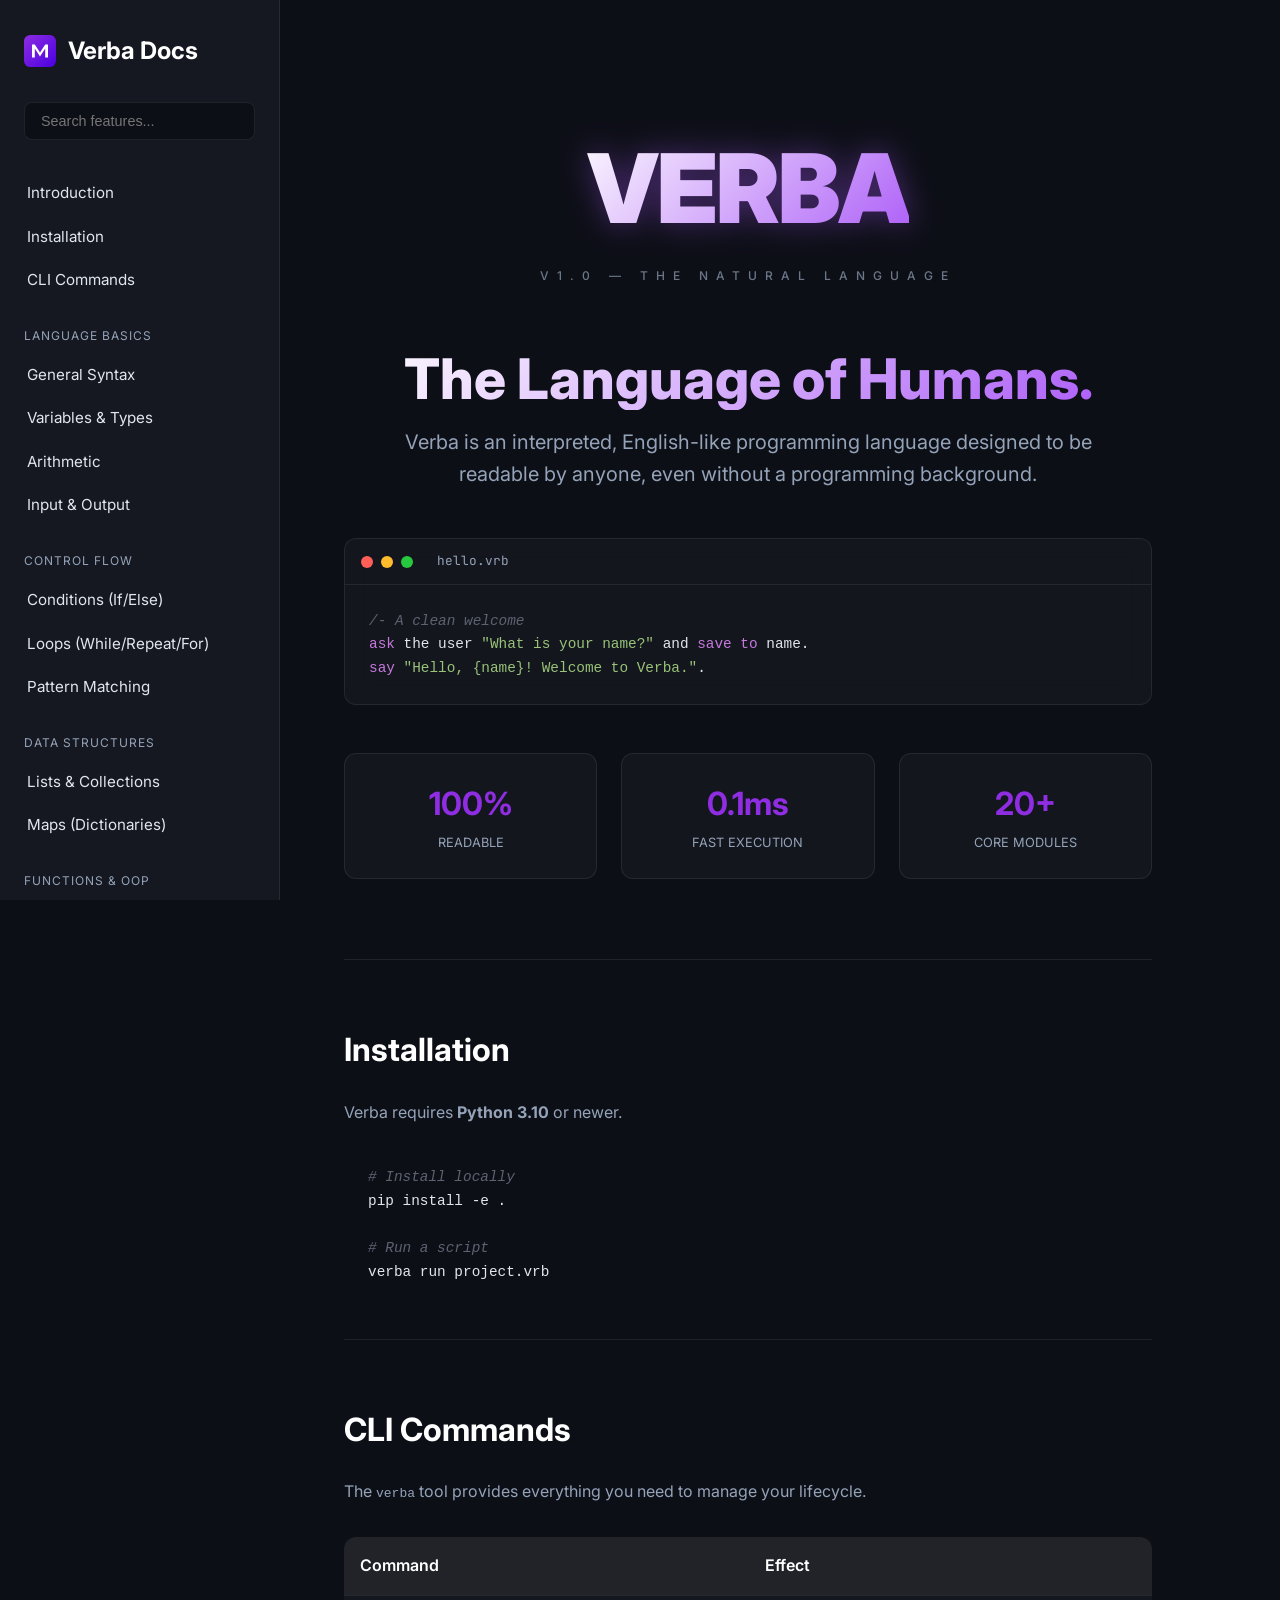
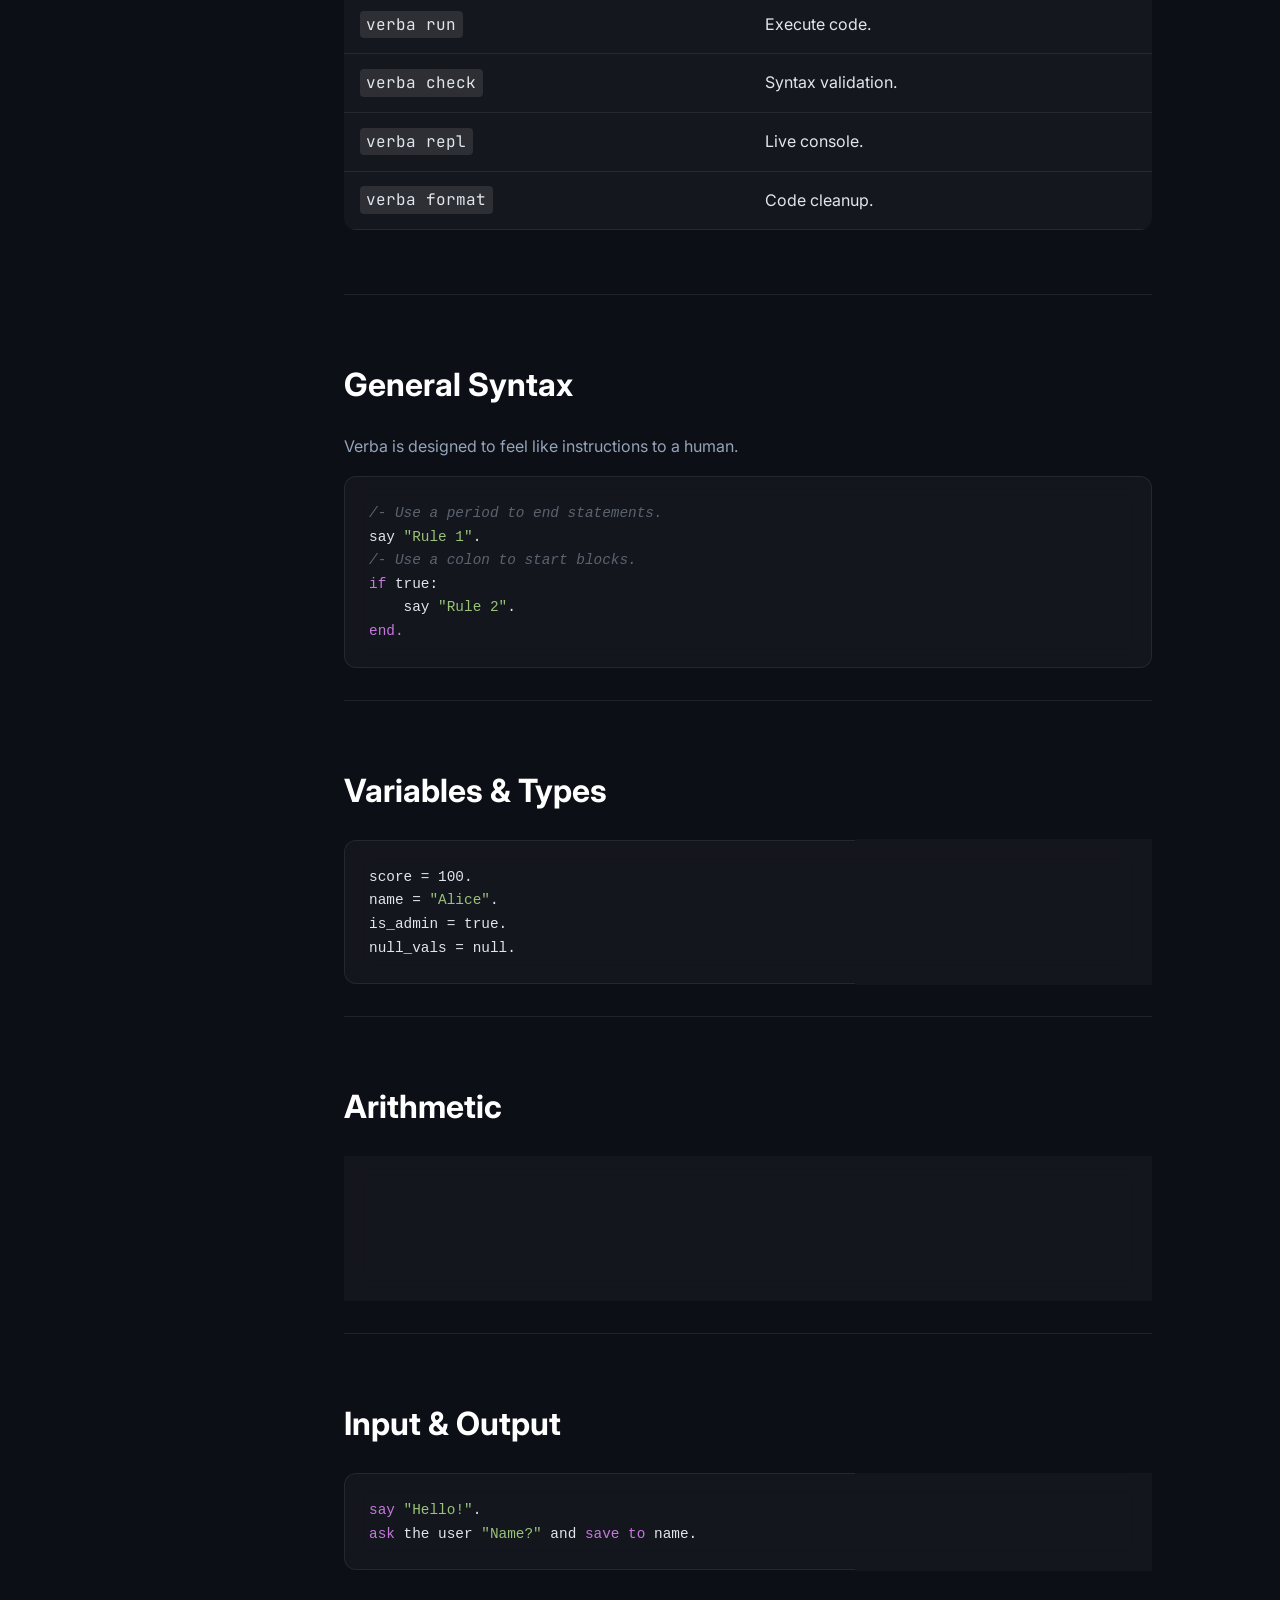
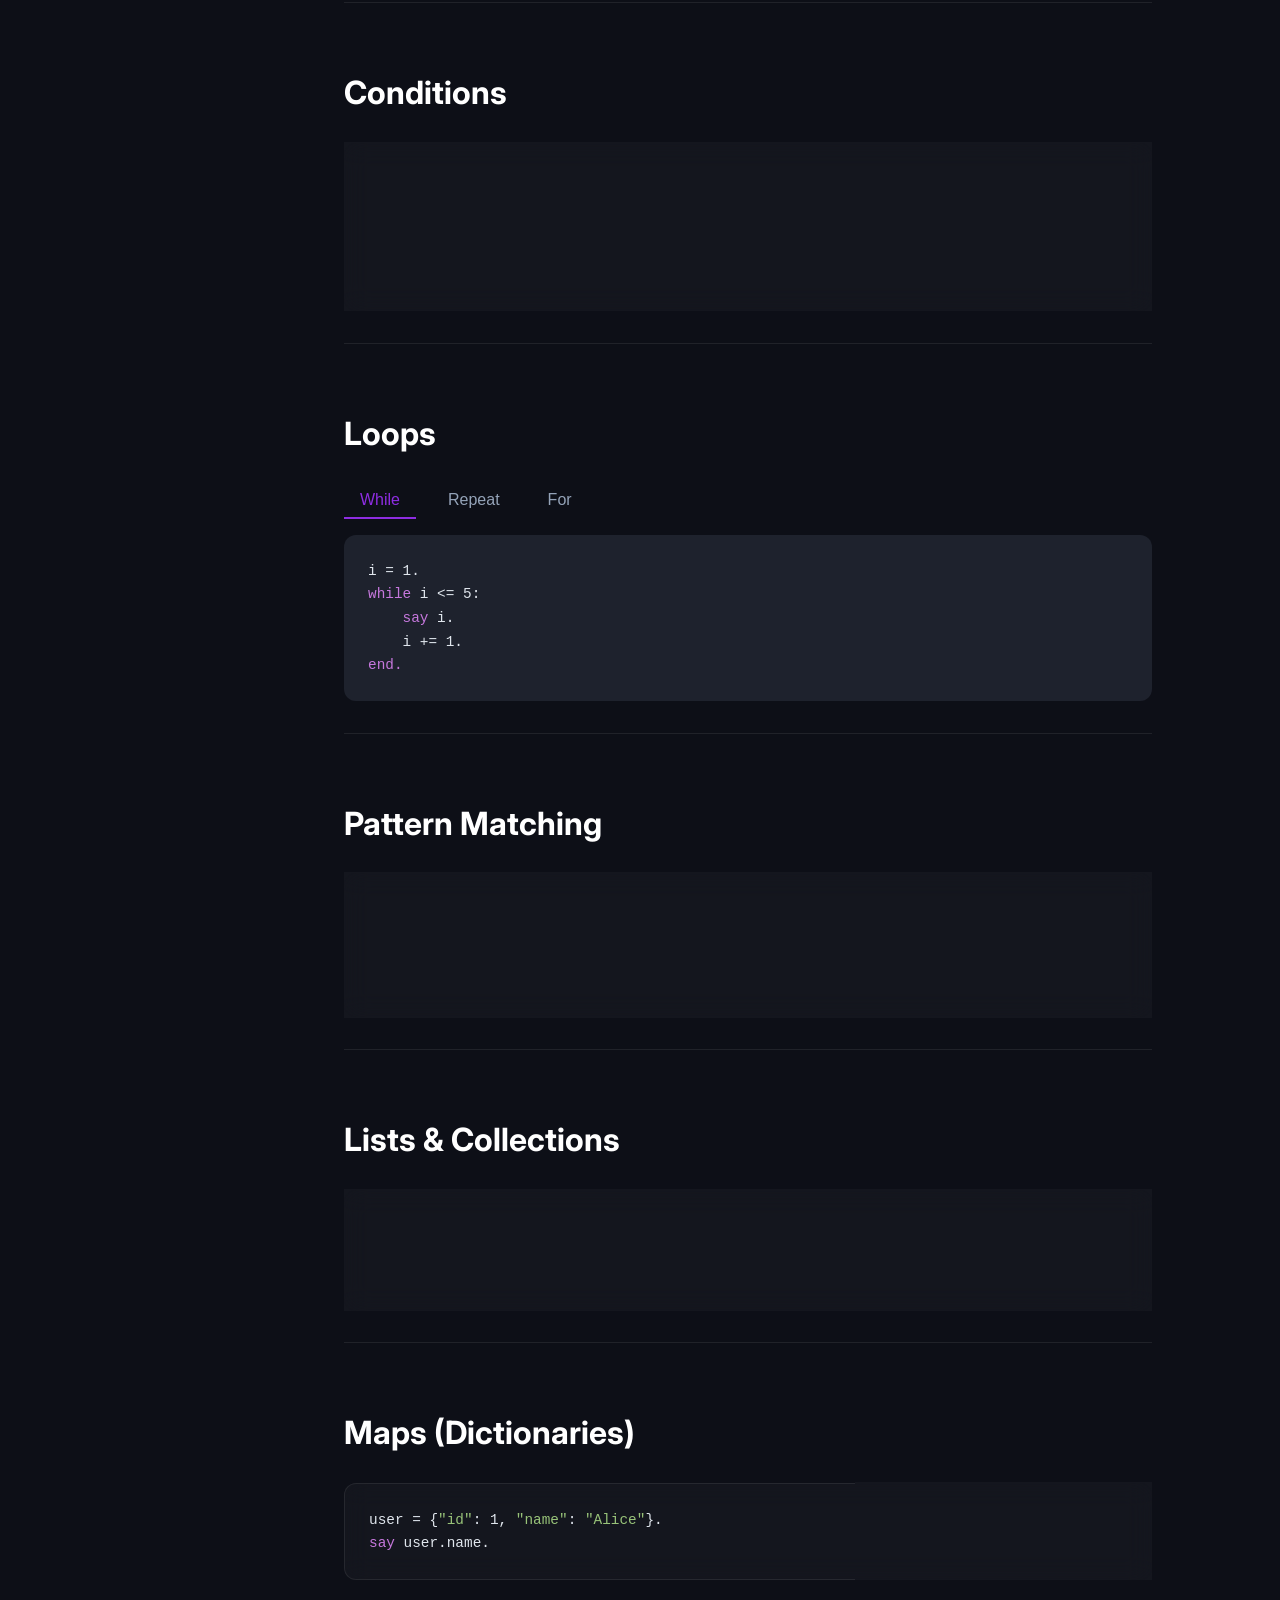
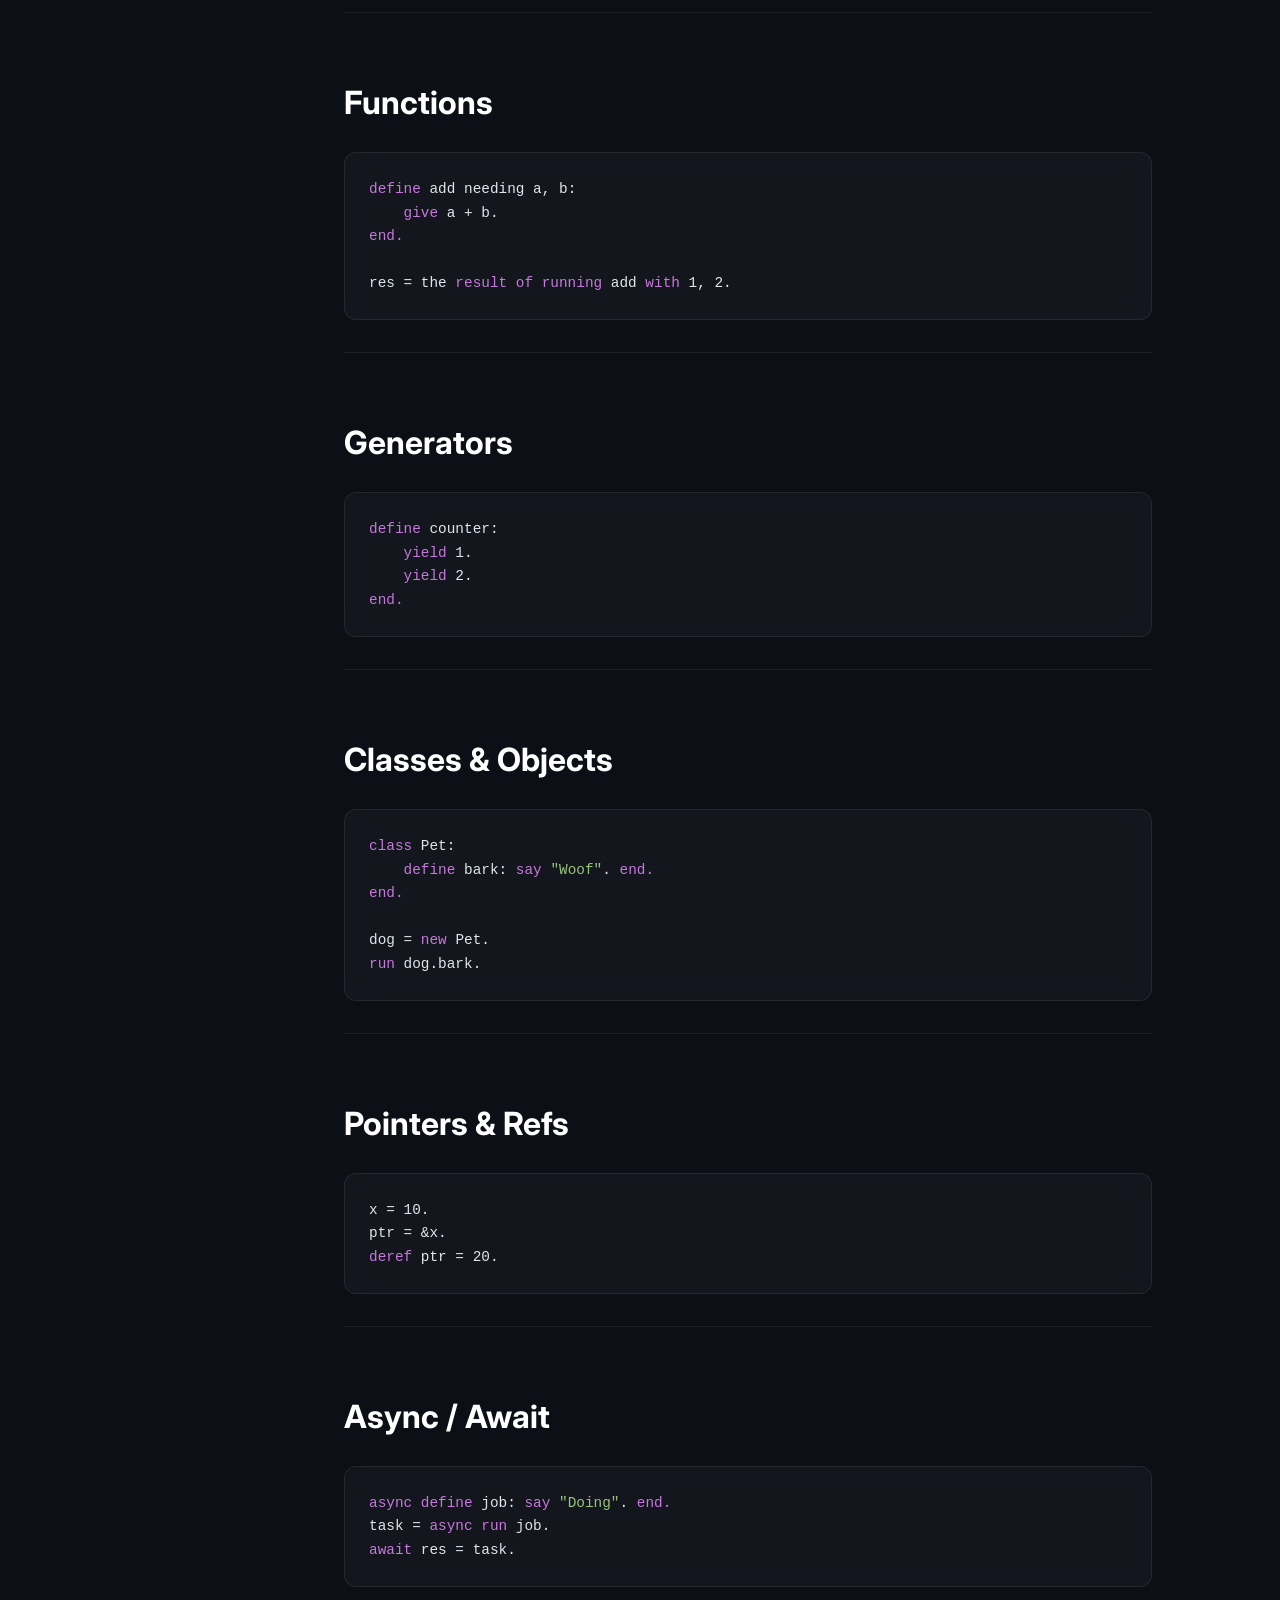
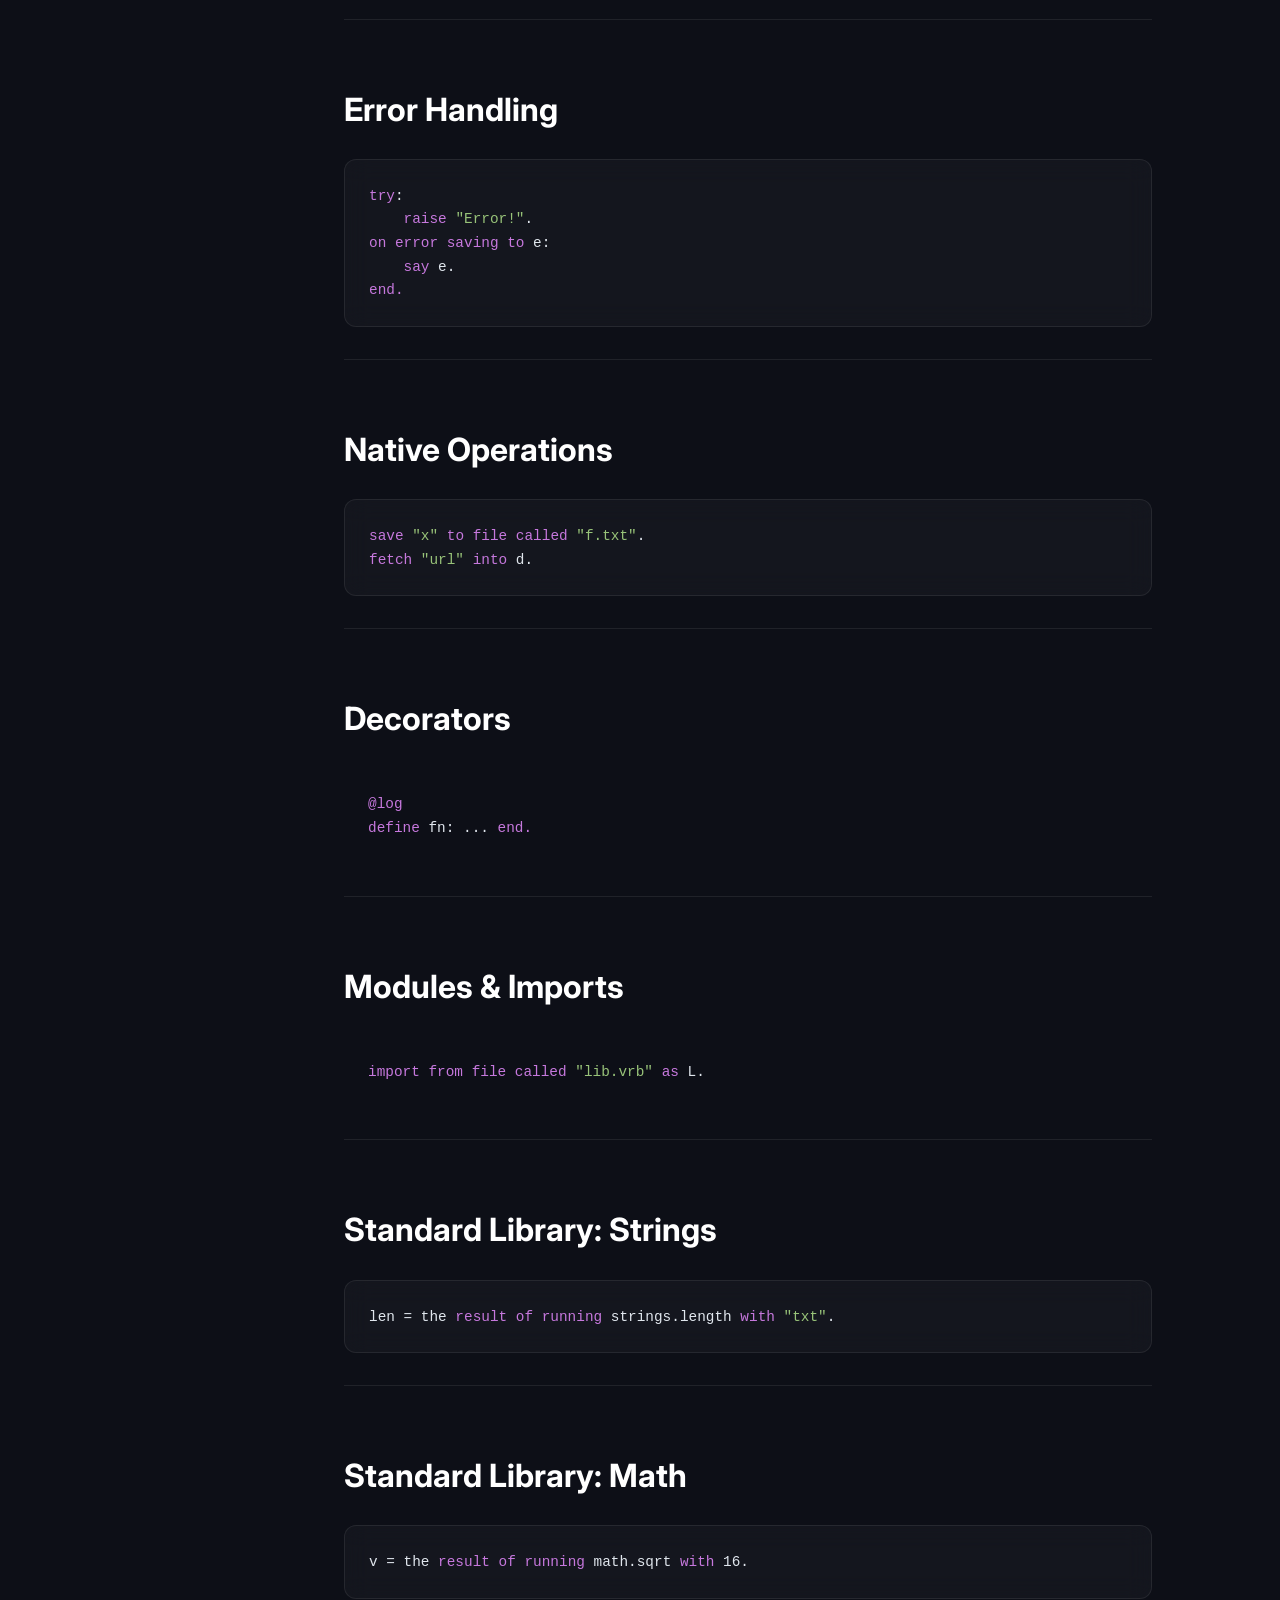
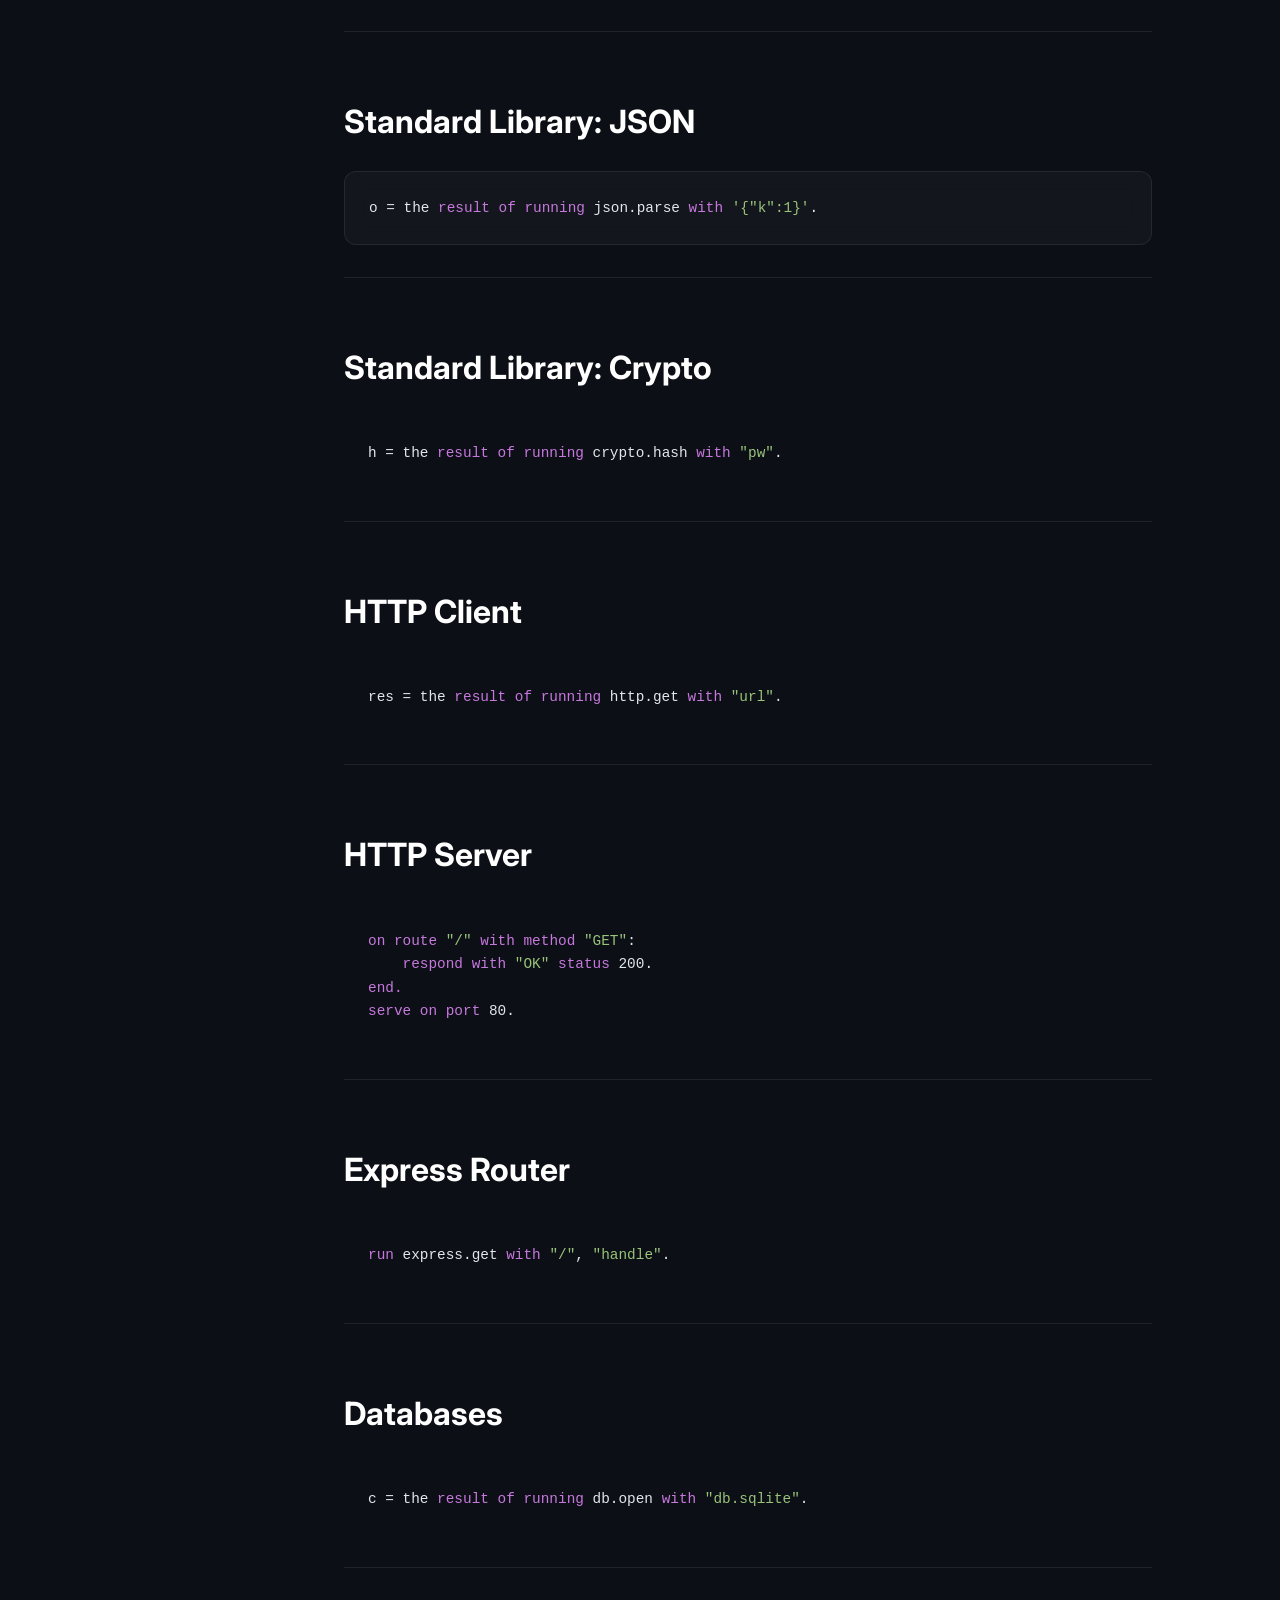
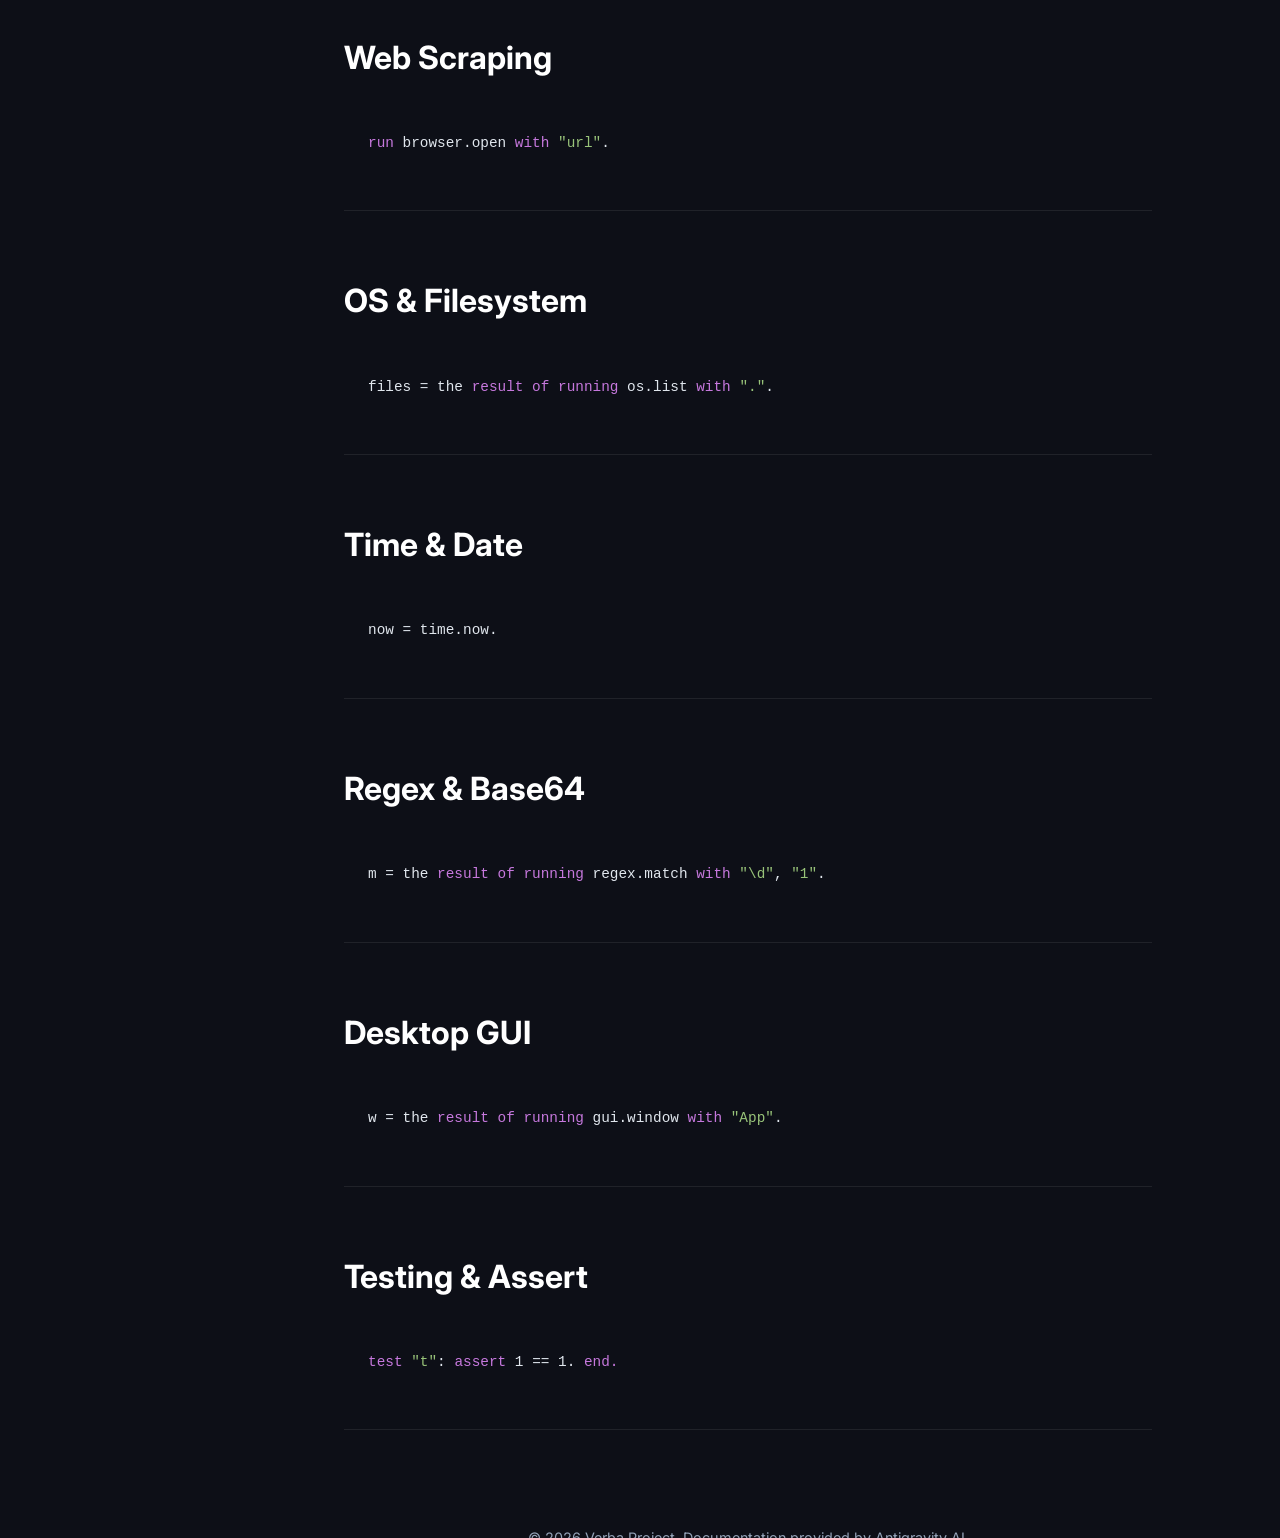
==== docs/index.html @ 42974acb "feat: add initial documentation page outlining Verba language features, CLI commands, and standard l" ====
<!DOCTYPE html>
<html lang="en">
<head>
    <meta charset="UTF-8">
    <meta name="viewport" content="width=device-width, initial-scale=1.0">
    <title>Verba Documentation — Natural English Programming</title>
    <link rel="stylesheet" href="styles.css">
    <link rel="preconnect" href="https://fonts.googleapis.com">
    <link rel="preconnect" href="https://fonts.gstatic.com" crossorigin>
    <link href="https://fonts.googleapis.com/css2?family=Inter:wght@300;400;500;600;700&family=JetBrains+Mono:wght@400;500&display=swap" rel="stylesheet">
</head>
<body class="dark-theme">
    <aside class="sidebar">
        <div class="sidebar-header">
            <div class="logo">
                <svg width="32" height="32" viewBox="0 0 40 40" fill="none">
                    <rect width="40" height="40" rx="8" fill="url(#gradient)" />
                    <path d="M10 28V12H13.5L20 22L26.5 12H30V28H26.5V17L20 27L13.5 17V28H10Z" fill="white" />
                    <defs>
                        <linearGradient id="gradient" x1="0" y1="0" x2="40" y2="40" gradientUnits="userSpaceOnUse">
                            <stop stop-color="#8E2DE2" />
                            <stop offset="1" stop-color="#4A00E0" />
                        </linearGradient>
                    </defs>
                </svg>
                <span>Verba Docs</span>
            </div>
            <div class="search-box">
                <input type="text" id="search-input" placeholder="Search features...">
            </div>
        </div>
        <nav class="sidebar-nav">
            <ul>
                <li class="nav-item active"><a href="#introduction">Introduction</a></li>
                <li class="nav-item"><a href="#installation">Installation</a></li>
                <li class="nav-item"><a href="#cli-commands">CLI Commands</a></li>
                <li class="nav-header">Language Basics</li>
                <li class="nav-item"><a href="#syntax">General Syntax</a></li>
                <li class="nav-item"><a href="#variables">Variables & Types</a></li>
                <li class="nav-item"><a href="#arithmetic">Arithmetic</a></li>
                <li class="nav-item"><a href="#io">Input & Output</a></li>
                <li class="nav-header">Control Flow</li>
                <li class="nav-item"><a href="#conditions">Conditions (If/Else)</a></li>
                <li class="nav-item"><a href="#loops">Loops (While/Repeat/For)</a></li>
                <li class="nav-item"><a href="#match">Pattern Matching</a></li>
                <li class="nav-header">Data Structures</li>
                <li class="nav-item"><a href="#lists">Lists & Collections</a></li>
                <li class="nav-item"><a href="#maps">Maps (Dictionaries)</a></li>
                <li class="nav-header">Functions & OOP</li>
                <li class="nav-item"><a href="#functions">Functions</a></li>
                <li class="nav-item"><a href="#generators">Generators</a></li>
                <li class="nav-item"><a href="#classes">Classes & Objects</a></li>
                <li class="nav-header">Advanced</li>
                <li class="nav-item"><a href="#pointers">Pointers & Refs</a></li>
                <li class="nav-item"><a href="#async">Async / Await</a></li>
                <li class="nav-item"><a href="#errors">Error Handling</a></li>
                <li class="nav-item"><a href="#native-ops">Native Ops (Files/Web)</a></li>
                <li class="nav-item"><a href="#decorators">Decorators</a></li>
                <li class="nav-item"><a href="#modules">Modules & Imports</a></li>
                <li class="nav-header">Standard Library</li>
                <li class="nav-item"><a href="#stdlib-strings">Strings</a></li>
                <li class="nav-item"><a href="#stdlib-math">Math</a></li>
                <li class="nav-item"><a href="#stdlib-json">JSON Parsing</a></li>
                <li class="nav-item"><a href="#stdlib-crypto">Crypto & Hashing</a></li>
                <li class="nav-item"><a href="#stdlib-http">HTTP Client</a></li>
                <li class="nav-item"><a href="#stdlib-server">HTTP Server</a></li>
                <li class="nav-item"><a href="#stdlib-express">Express Router</a></li>
                <li class="nav-item"><a href="#stdlib-db">Databases</a></li>
                <li class="nav-item"><a href="#stdlib-browser">Web Scraping</a></li>
                <li class="nav-item"><a href="#stdlib-os">OS & Filesystem</a></li>
                <li class="nav-item"><a href="#stdlib-time">Time & Date</a></li>
                <li class="nav-item"><a href="#stdlib-regex">Regex & Base64</a></li>
                <li class="nav-item"><a href="#stdlib-gui">Desktop GUI</a></li>
                <li class="nav-header">Project Safety</li>
                <li class="nav-item"><a href="#testing">Testing & Assert</a></li>
            </ul>
        </nav>
    </aside>

    <main class="content-area">
        <section id="introduction" class="section">
            <div class="text-logo-wrapper">
                <span class="verba-text-logo">VERBA</span>
                <span class="verba-logo-tagline">v1.0 — THE NATURAL LANGUAGE</span>
            </div>
            <h1 class="glow-text">The Language of Humans.</h1>
            <p class="lead">Verba is an interpreted, English-like programming language designed to be readable by anyone, even without a programming background.</p>
            <div class="code-showcase glass">
                <div class="code-header">
                    <span class="dot red"></span>
                    <span class="dot yellow"></span>
                    <span class="dot green"></span>
                    <span class="file-name">hello.vrb</span>
                </div>
                <pre><code><span class="comment">/- A clean welcome</span>
<span class="keyword">ask</span> the user <span class="string">"What is your name?"</span> and <span class="keyword">save to</span> name.
<span class="keyword">say</span> <span class="string">"Hello, {name}! Welcome to Verba."</span>.</code></pre>
            </div>
            <div class="hero-stats">
                <div class="stat-card">
                    <span class="stat-val">100%</span>
                    <span class="stat-label">Readable</span>
                </div>
                <div class="stat-card">
                    <span class="stat-val">0.1ms</span>
                    <span class="stat-label">Fast Execution</span>
                </div>
                <div class="stat-card">
                    <span class="stat-val">20+</span>
                    <span class="stat-label">Core Modules</span>
                </div>
            </div>
        </section>

        <section id="installation" class="section">
            <h2>Installation</h2>
            <p>Verba requires <strong>Python 3.10</strong> or newer.</p>
            <div class="terminal-box">
                <pre><code><span class="comment"># Install locally</span>
pip install -e .

<span class="comment"># Run a script</span>
verba run project.vrb</code></pre>
            </div>
        </section>

        <section id="cli-commands" class="section">
            <h2>CLI Commands</h2>
            <p>The <code>verba</code> tool provides everything you need to manage your lifecycle.</p>
            <div class="table-container">
                <table>
                    <thead><tr><th>Command</th><th>Effect</th></tr></thead>
                    <tbody>
                        <tr><td><code>verba run</code></td><td>Execute code.</td></tr>
                        <tr><td><code>verba check</code></td><td>Syntax validation.</td></tr>
                        <tr><td><code>verba repl</code></td><td>Live console.</td></tr>
                        <tr><td><code>verba format</code></td><td>Code cleanup.</td></tr>
                    </tbody>
                </table>
            </div>
        </section>

        <section id="syntax" class="section">
            <h2>General Syntax</h2>
            <p>Verba is designed to feel like instructions to a human.</p>
            <div class="code-block glass">
                <pre><code><span class="comment">/- Use a period to end statements.</span>
say <span class="string">"Rule 1"</span>.
<span class="comment">/- Use a colon to start blocks.</span>
<span class="keyword">if</span> true:
    say <span class="string">"Rule 2"</span>.
<span class="keyword">end.</span></code></pre>
            </div>
        </section>

        <section id="variables" class="section">
            <h2>Variables & Types</h2>
            <div class="code-block glass">
                <pre><code>score = 100.
name = <span class="string">"Alice"</span>.
is_admin = true.
null_vals = null.</code></pre>
            </div>
        </section>

        <section id="arithmetic" class="section">
            <h2>Arithmetic</h2>
            <div class="code-block glass">
                <pre><code>a = 10 + 5.
b = a * 2.
c = 10 % 3.
d = 2 ** 8.</code></pre>
            </div>
        </section>

        <section id="io" class="section">
            <h2>Input & Output</h2>
            <div class="code-block glass">
                <pre><code><span class="keyword">say</span> <span class="string">"Hello!"</span>.
<span class="keyword">ask</span> the user <span class="string">"Name?"</span> and <span class="keyword">save to</span> name.</code></pre>
            </div>
        </section>

        <section id="conditions" class="section">
            <h2>Conditions</h2>
            <div class="code-block glass">
                <pre><code><span class="keyword">if</span> x > 10:
    <span class="keyword">say</span> <span class="string">"Big"</span>.
<span class="keyword">else</span>:
    <span class="keyword">say</span> <span class="string">"Small"</span>.
<span class="keyword">end.</span></code></pre>
            </div>
        </section>

        <section id="loops" class="section">
            <h2>Loops</h2>
            <div class="tabs">
                <button class="tab-btn active" onclick="showTab(event, 'while')">While</button>
                <button class="tab-btn" onclick="showTab(event, 'repeat')">Repeat</button>
                <button class="tab-btn" onclick="showTab(event, 'for')">For</button>
            </div>
            <div id="while" class="tab-content active">
                <pre><code>i = 1.
<span class="keyword">while</span> i <= 5:
    <span class="keyword">say</span> i.
    i += 1.
<span class="keyword">end.</span></code></pre>
            </div>
            <div id="repeat" class="tab-content">
                <pre><code><span class="keyword">repeat</span> 5 times:
    <span class="keyword">say</span> <span class="string">"Again"</span>.
<span class="keyword">end.</span></code></pre>
            </div>
            <div id="for" class="tab-content">
                <pre><code><span class="keyword">for</span> item <span class="keyword">in</span> list:
    <span class="keyword">say</span> item.
<span class="keyword">end.</span></code></pre>
            </div>
        </section>

        <section id="match" class="section">
            <h2>Pattern Matching</h2>
            <div class="code-block glass">
                <pre><code><span class="keyword">match</span> val:
    <span class="keyword">when</span> 1: <span class="keyword">say</span> <span class="string">"One"</span>.
    <span class="keyword">else:</span> <span class="keyword">say</span> <span class="string">"Else"</span>.
<span class="keyword">end.</span></code></pre>
            </div>
        </section>

        <section id="lists" class="section">
            <h2>Lists & Collections</h2>
            <div class="code-block glass">
                <pre><code>nums = a list of 1, 2, 3.
<span class="keyword">add</span> 4 <span class="keyword">to</span> nums.
<span class="keyword">remove</span> 2 <span class="keyword">from</span> nums.</code></pre>
            </div>
        </section>

        <section id="maps" class="section">
            <h2>Maps (Dictionaries)</h2>
            <div class="code-block glass">
                <pre><code>user = {<span class="string">"id"</span>: 1, <span class="string">"name"</span>: <span class="string">"Alice"</span>}.
<span class="keyword">say</span> user.name.</code></pre>
            </div>
        </section>

        <section id="functions" class="section">
            <h2>Functions</h2>
            <div class="code-block glass">
                <pre><code><span class="keyword">define</span> add needing a, b:
    <span class="keyword">give</span> a + b.
<span class="keyword">end.</span>

res = the <span class="keyword">result of running</span> add <span class="keyword">with</span> 1, 2.</code></pre>
            </div>
        </section>

        <section id="generators" class="section">
            <h2>Generators</h2>
            <div class="code-block glass">
                <pre><code><span class="keyword">define</span> counter:
    <span class="keyword">yield</span> 1.
    <span class="keyword">yield</span> 2.
<span class="keyword">end.</span></code></pre>
            </div>
        </section>

        <section id="classes" class="section">
            <h2>Classes & Objects</h2>
            <div class="code-block glass">
                <pre><code><span class="keyword">class</span> Pet:
    <span class="keyword">define</span> bark: <span class="keyword">say</span> <span class="string">"Woof"</span>. <span class="keyword">end.</span>
<span class="keyword">end.</span>

dog = <span class="keyword">new</span> Pet.
<span class="keyword">run</span> dog.bark.</code></pre>
            </div>
        </section>

        <section id="pointers" class="section">
            <h2>Pointers & Refs</h2>
            <div class="code-block glass">
                <pre><code>x = 10.
ptr = &x.
<span class="keyword">deref</span> ptr = 20.</code></pre>
            </div>
        </section>

        <section id="async" class="section">
            <h2>Async / Await</h2>
            <div class="code-block glass">
                <pre><code><span class="keyword">async define</span> job: <span class="keyword">say</span> <span class="string">"Doing"</span>. <span class="keyword">end.</span>
task = <span class="keyword">async run</span> job.
<span class="keyword">await</span> res = task.</code></pre>
            </div>
        </section>

        <section id="errors" class="section">
            <h2>Error Handling</h2>
            <div class="code-block glass">
                <pre><code><span class="keyword">try</span>:
    <span class="keyword">raise</span> <span class="string">"Error!"</span>.
<span class="keyword">on error saving to</span> e:
    <span class="keyword">say</span> e.
<span class="keyword">end.</span></code></pre>
            </div>
        </section>

        <section id="native-ops" class="section">
            <h2>Native Operations</h2>
            <div class="code-block glass">
                <pre><code><span class="keyword">save</span> <span class="string">"x"</span> <span class="keyword">to file called</span> <span class="string">"f.txt"</span>.
<span class="keyword">fetch</span> <span class="string">"url"</span> <span class="keyword">into</span> d.</code></pre>
            </div>
        </section>

        <section id="decorators" class="section">
            <h2>Decorators</h2>
            <pre><code><span class="keyword">@log</span>
<span class="keyword">define</span> fn: ... <span class="keyword">end.</span></code></pre>
        </section>

        <section id="modules" class="section">
            <h2>Modules & Imports</h2>
            <pre><code><span class="keyword">import from file called</span> <span class="string">"lib.vrb"</span> <span class="keyword">as</span> L.</code></pre>
        </section>

        <section id="stdlib-strings" class="section">
            <h2>Standard Library: Strings</h2>
            <div class="code-block glass">
                <pre><code>len = the <span class="keyword">result of running</span> strings.length <span class="keyword">with</span> <span class="string">"txt"</span>.</code></pre>
            </div>
        </section>

        <section id="stdlib-math" class="section">
            <h2>Standard Library: Math</h2>
            <div class="code-block glass">
                <pre><code>v = the <span class="keyword">result of running</span> math.sqrt <span class="keyword">with</span> 16.</code></pre>
            </div>
        </section>

        <section id="stdlib-json" class="section">
            <h2>Standard Library: JSON</h2>
            <div class="code-block glass">
                <pre><code>o = the <span class="keyword">result of running</span> json.parse <span class="keyword">with</span> <span class="string">'{"k":1}'</span>.</code></pre>
            </div>
        </section>

        <section id="stdlib-crypto" class="section">
            <h2>Standard Library: Crypto</h2>
            <pre><code>h = the <span class="keyword">result of running</span> crypto.hash <span class="keyword">with</span> <span class="string">"pw"</span>.</code></pre>
        </section>

        <section id="stdlib-http" class="section">
            <h2>HTTP Client</h2>
            <pre><code>res = the <span class="keyword">result of running</span> http.get <span class="keyword">with</span> <span class="string">"url"</span>.</code></pre>
        </section>

        <section id="stdlib-server" class="section">
            <h2>HTTP Server</h2>
            <pre><code><span class="keyword">on route</span> <span class="string">"/"</span> <span class="keyword">with method</span> <span class="string">"GET"</span>:
    <span class="keyword">respond with</span> <span class="string">"OK"</span> <span class="keyword">status</span> 200.
<span class="keyword">end.</span>
<span class="keyword">serve on port</span> 80.</code></pre>
        </section>

        <section id="stdlib-express" class="section">
            <h2>Express Router</h2>
            <pre><code><span class="keyword">run</span> express.get <span class="keyword">with</span> <span class="string">"/"</span>, <span class="string">"handle"</span>.</code></pre>
        </section>

        <section id="stdlib-db" class="section">
            <h2>Databases</h2>
            <pre><code>c = the <span class="keyword">result of running</span> db.open <span class="keyword">with</span> <span class="string">"db.sqlite"</span>.</code></pre>
        </section>

        <section id="stdlib-browser" class="section">
            <h2>Web Scraping</h2>
            <pre><code><span class="keyword">run</span> browser.open <span class="keyword">with</span> <span class="string">"url"</span>.</code></pre>
        </section>

        <section id="stdlib-os" class="section">
            <h2>OS & Filesystem</h2>
            <pre><code>files = the <span class="keyword">result of running</span> os.list <span class="keyword">with</span> <span class="string">"."</span>.</code></pre>
        </section>

        <section id="stdlib-time" class="section">
            <h2>Time & Date</h2>
            <pre><code>now = time.now.</code></pre>
        </section>

        <section id="stdlib-regex" class="section">
            <h2>Regex & Base64</h2>
            <pre><code>m = the <span class="keyword">result of running</span> regex.match <span class="keyword">with</span> <span class="string">"\d"</span>, <span class="string">"1"</span>.</code></pre>
        </section>

        <section id="stdlib-gui" class="section">
            <h2>Desktop GUI</h2>
            <pre><code>w = the <span class="keyword">result of running</span> gui.window <span class="keyword">with</span> <span class="string">"App"</span>.</code></pre>
        </section>

        <section id="testing" class="section">
            <h2>Testing & Assert</h2>
            <pre><code><span class="keyword">test</span> <span class="string">"t"</span>: <span class="keyword">assert</span> 1 == 1. <span class="keyword">end.</span></code></pre>
        </section>

        <footer>
            <p>&copy; 2026 Verba Project. Documentation provided by Antigravity AI.</p>
        </footer>
    </main>

    <script src="script.js"></script>
</body>
</html>
---- docs/styles.css ----
:root {
    --bg-color: #0d0f17;
    --sidebar-bg: #151821;
    --text-primary: #e0e6ed;
    --text-secondary: #94a3b8;
    --accent: #8E2DE2;
    --accent-glow: rgba(142, 45, 226, 0.4);
    --glass: rgba(255, 255, 255, 0.03);
    --glass-border: rgba(255, 255, 255, 0.08);
    --code-bg: #1e222d;
    --font-sans: 'Inter', system-ui, -apple-system, sans-serif;
    --font-mono: 'JetBrains Mono', monospace;
}

* {
    box-sizing: border-box;
    margin: 0;
    padding: 0;
}

body.dark-theme {
    background-color: var(--bg-color);
    color: var(--text-primary);
    font-family: var(--font-sans);
    line-height: 1.6;
    display: flex;
    min-height: 100vh;
}

/* Sidebar */
.sidebar {
    width: 280px;
    background-color: var(--sidebar-bg);
    border-right: 1px solid var(--glass-border);
    position: fixed;
    height: 100vh;
    overflow-y: auto;
    z-index: 100;
}

.sidebar-header {
    padding: 2rem 1.5rem;
    position: sticky;
    top: 0;
    background-color: var(--sidebar-bg);
    z-index: 10;
}

.logo {
    display: flex;
    align-items: center;
    gap: 0.75rem;
    font-size: 1.5rem;
    font-weight: 700;
    margin-bottom: 2rem;
    color: #fff;
    cursor: pointer;
}

.text-logo-wrapper {
    display: flex;
    flex-direction: column;
    align-items: center;
    margin: 0 auto 3rem auto;
    text-align: center;
    padding: 1rem;
    animation: pulseGlow 5s ease-in-out infinite;
}

.verba-text-logo {
    display: block;
    margin-bottom: -0.5rem;
    font-size: 6rem;
    font-weight: 900;
    letter-spacing: -2px;
    background: linear-gradient(135deg, #fff 0%, #a855f7 100%);
    background-clip: text;
    -webkit-background-clip: text;
    -webkit-text-fill-color: transparent;
    filter: drop-shadow(0 0 15px rgba(168, 85, 247, 0.4));
    transition: filter 0.3s ease;
    cursor: default;
}

.verba-text-logo:hover {
    filter: drop-shadow(0 0 25px rgba(168, 85, 247, 0.7));
}

.verba-logo-tagline {
    display: block;
    font-size: 0.75rem;
    letter-spacing: 8px;
    font-weight: 500;
    color: var(--text-secondary);
    text-transform: uppercase;
    opacity: 0.7;
    margin-top: 0.5rem;
}

@keyframes pulseGlow {
    0%, 100% { filter: brightness(1); }
    50% { filter: brightness(1.2); }
}

.search-box input {
    width: 100%;
    background: var(--bg-color);
    border: 1px solid var(--glass-border);
    border-radius: 8px;
    padding: 0.6rem 1rem;
    color: #fff;
    font-size: 0.9rem;
    outline: none;
    transition: all 0.2s;
}

.search-box input:focus {
    border-color: var(--accent);
    box-shadow: 0 0 0 2px var(--accent-glow);
}

.sidebar-nav ul {
    list-style: none;
}

.nav-header {
    padding: 1.5rem 1.5rem 0.5rem;
    font-size: 0.75rem;
    text-transform: uppercase;
    letter-spacing: 1px;
    color: var(--text-secondary);
}

.nav-item a {
    display: block;
    padding: 0.6rem 1.5rem;
    color: var(--text-primary);
    text-decoration: none;
    font-size: 0.95rem;
    transition: all 0.2s;
    border-left: 3px solid transparent;
}

.nav-item a:hover {
    background: rgba(255, 255, 255, 0.05);
    color: #fff;
}

.on-screen-nav-item a {
    border-left-color: var(--accent);
    background: rgba(142, 45, 226, 0.1);
}

/* Content */
.content-area {
    margin-left: 280px;
    flex: 1;
    padding: 4rem 10% 4rem 5%;
    max-width: 1400px;
}

.section {
    padding: 2rem 0;
    border-bottom: 1px solid var(--glass-border);
    margin-bottom: 2rem;
    scroll-margin-top: 2rem;
}

#introduction {
    text-align: center;
}

#introduction .lead {
    margin-left: auto;
    margin-right: auto;
}

#introduction .code-showcase {
    text-align: left;
}

h1 {
    font-size: 3.5rem;
    font-weight: 800;
    margin-bottom: 1rem;
    line-height: 1.1;
}

.glow-text {
    background: linear-gradient(135deg, #fff 0%, #a855f7 100%);
    background-clip: text;
    -webkit-background-clip: text;
    -webkit-text-fill-color: transparent;
}

h2 {
    font-size: 2rem;
    margin-bottom: 1.5rem;
    color: #fff;
}

p.lead {
    font-size: 1.25rem;
    color: var(--text-secondary);
    margin-bottom: 3rem;
    max-width: 700px;
}

p {
    margin-bottom: 1rem;
    color: var(--text-secondary);
}

/* Glassmorphism */
.glass {
    background: var(--glass);
    backdrop-filter: blur(12px);
    -webkit-backdrop-filter: blur(12px);
    border: 1px solid var(--glass-border);
    border-radius: 12px;
}

/* Code */
.code-showcase {
    margin: 3rem 0;
}

.code-header {
    display: flex;
    align-items: center;
    gap: 0.5rem;
    padding: 0.75rem 1rem;
    border-bottom: 1px solid var(--glass-border);
}

.dot {
    width: 12px;
    height: 12px;
    border-radius: 50%;
}

.red { background: #ff5f56; }
.yellow { background: #ffbd2e; }
.green { background: #27c93f; }

.file-name {
    margin-left: 1rem;
    font-size: 0.8rem;
    color: var(--text-secondary);
    font-family: var(--font-mono);
}

pre {
    padding: 1.5rem;
    overflow-x: auto;
    font-family: var(--font-mono);
    font-size: 0.9rem;
    line-height: 1.5;
}

.keyword { color: #c678dd; }
.string { color: #98c379; }
.comment { color: #5c6370; font-style: italic; }

/* Hero Stats */
.hero-stats {
    display: grid;
    grid-template-columns: repeat(auto-fit, minmax(150px, 1fr));
    gap: 1.5rem;
    margin: 3rem 0;
}

.stat-card {
    background: var(--glass);
    padding: 1.5rem;
    border-radius: 12px;
    text-align: center;
    border: 1px solid var(--glass-border);
}

.stat-val {
    display: block;
    font-size: 2rem;
    font-weight: 700;
    color: var(--accent);
}

.stat-label {
    font-size: 0.8rem;
    color: var(--text-secondary);
    text-transform: uppercase;
}

/* Tabs */
.tabs {
    display: flex;
    gap: 1rem;
    margin-bottom: 1rem;
}

.tab-btn {
    background: none;
    border: none;
    color: var(--text-secondary);
    cursor: pointer;
    padding: 0.5rem 1rem;
    border-bottom: 2px solid transparent;
    font-size: 1rem;
    transition: all 0.2s;
}

.tab-btn.active {
    color: var(--accent);
    border-bottom-color: var(--accent);
}

.tab-content {
    display: none;
}

.tab-content.active {
    display: block;
    background: var(--code-bg);
    border-radius: 12px;
}

/* Table */
.table-container {
    overflow-x: auto;
    margin: 2rem 0;
}

table {
    width: 100%;
    border-collapse: collapse;
    background: var(--glass);
    border-radius: 12px;
    overflow: hidden;
}

th, td {
    padding: 1rem;
    text-align: left;
    border-bottom: 1px solid var(--glass-border);
}

th {
    background: rgba(255, 255, 255, 0.05);
    color: #fff;
    font-weight: 600;
}

td code {
    background: rgba(255, 255, 255, 0.1);
    padding: 0.2rem 0.4rem;
    border-radius: 4px;
    font-family: var(--font-mono);
}

footer {
    padding-top: 4rem;
    text-align: center;
    font-size: 0.9rem;
}

/* Custom Scrollbar */
::-webkit-scrollbar {
    width: 8px;
}

::-webkit-scrollbar-track {
    background: var(--bg-color);
}

::-webkit-scrollbar-thumb {
    background: var(--glass-border);
    border-radius: 10px;
}

::-webkit-scrollbar-thumb:hover {
    background: var(--accent);
}

@media (max-width: 900px) {
    .sidebar {
        display: none;
    }
    .content-area {
        margin-left: 0;
        padding: 2rem;
    }
}
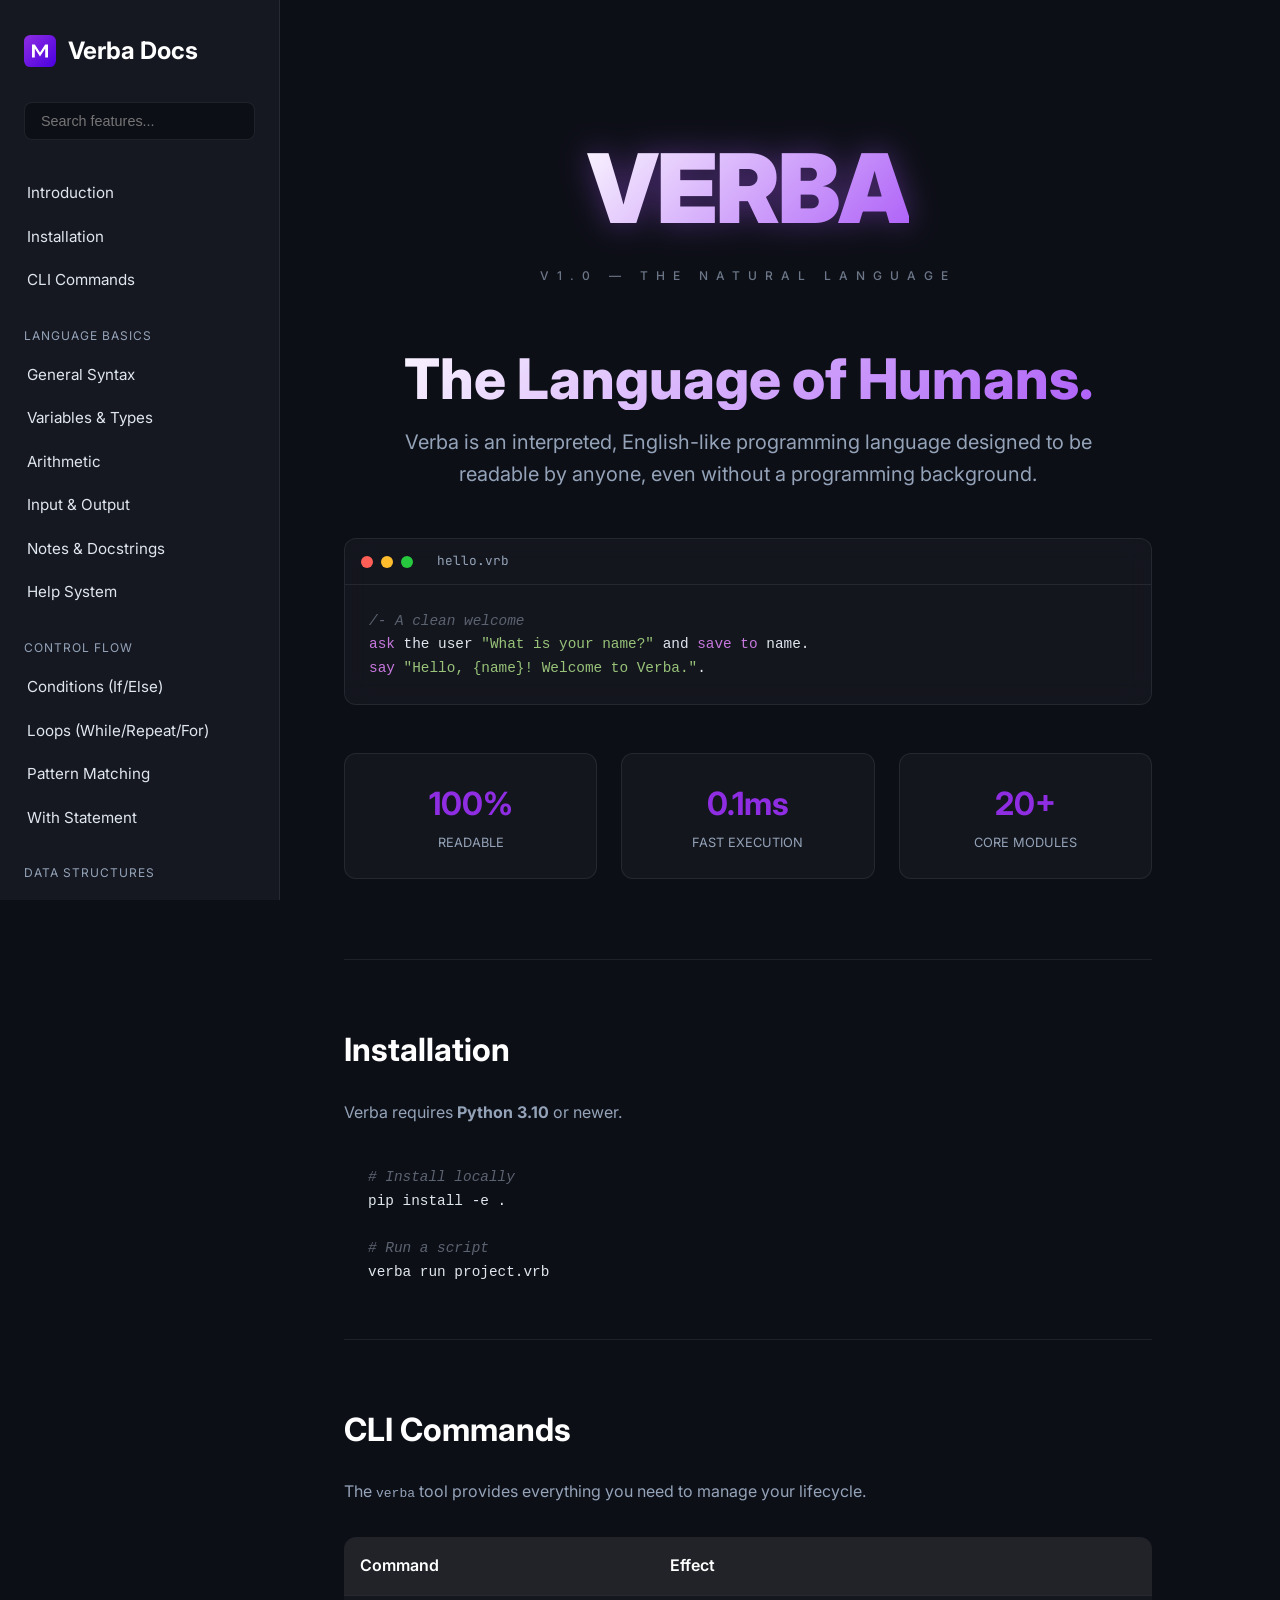
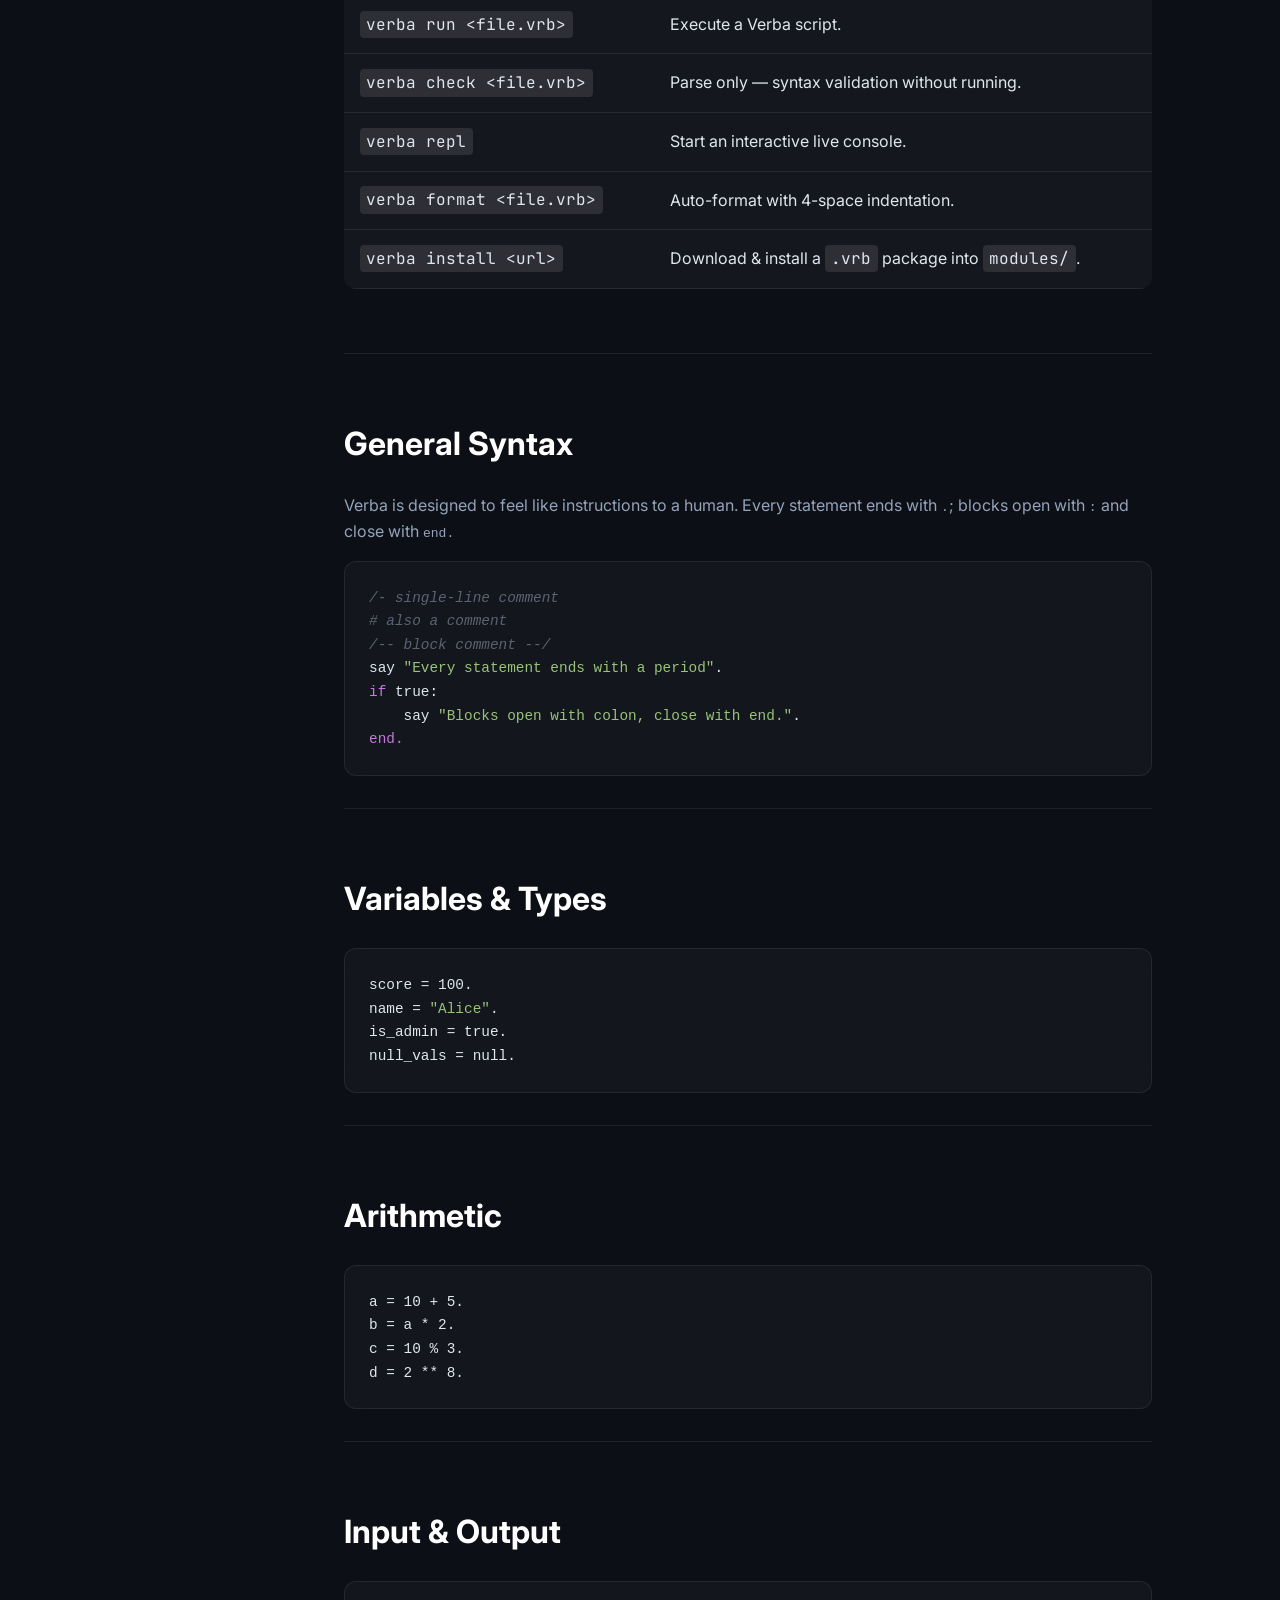
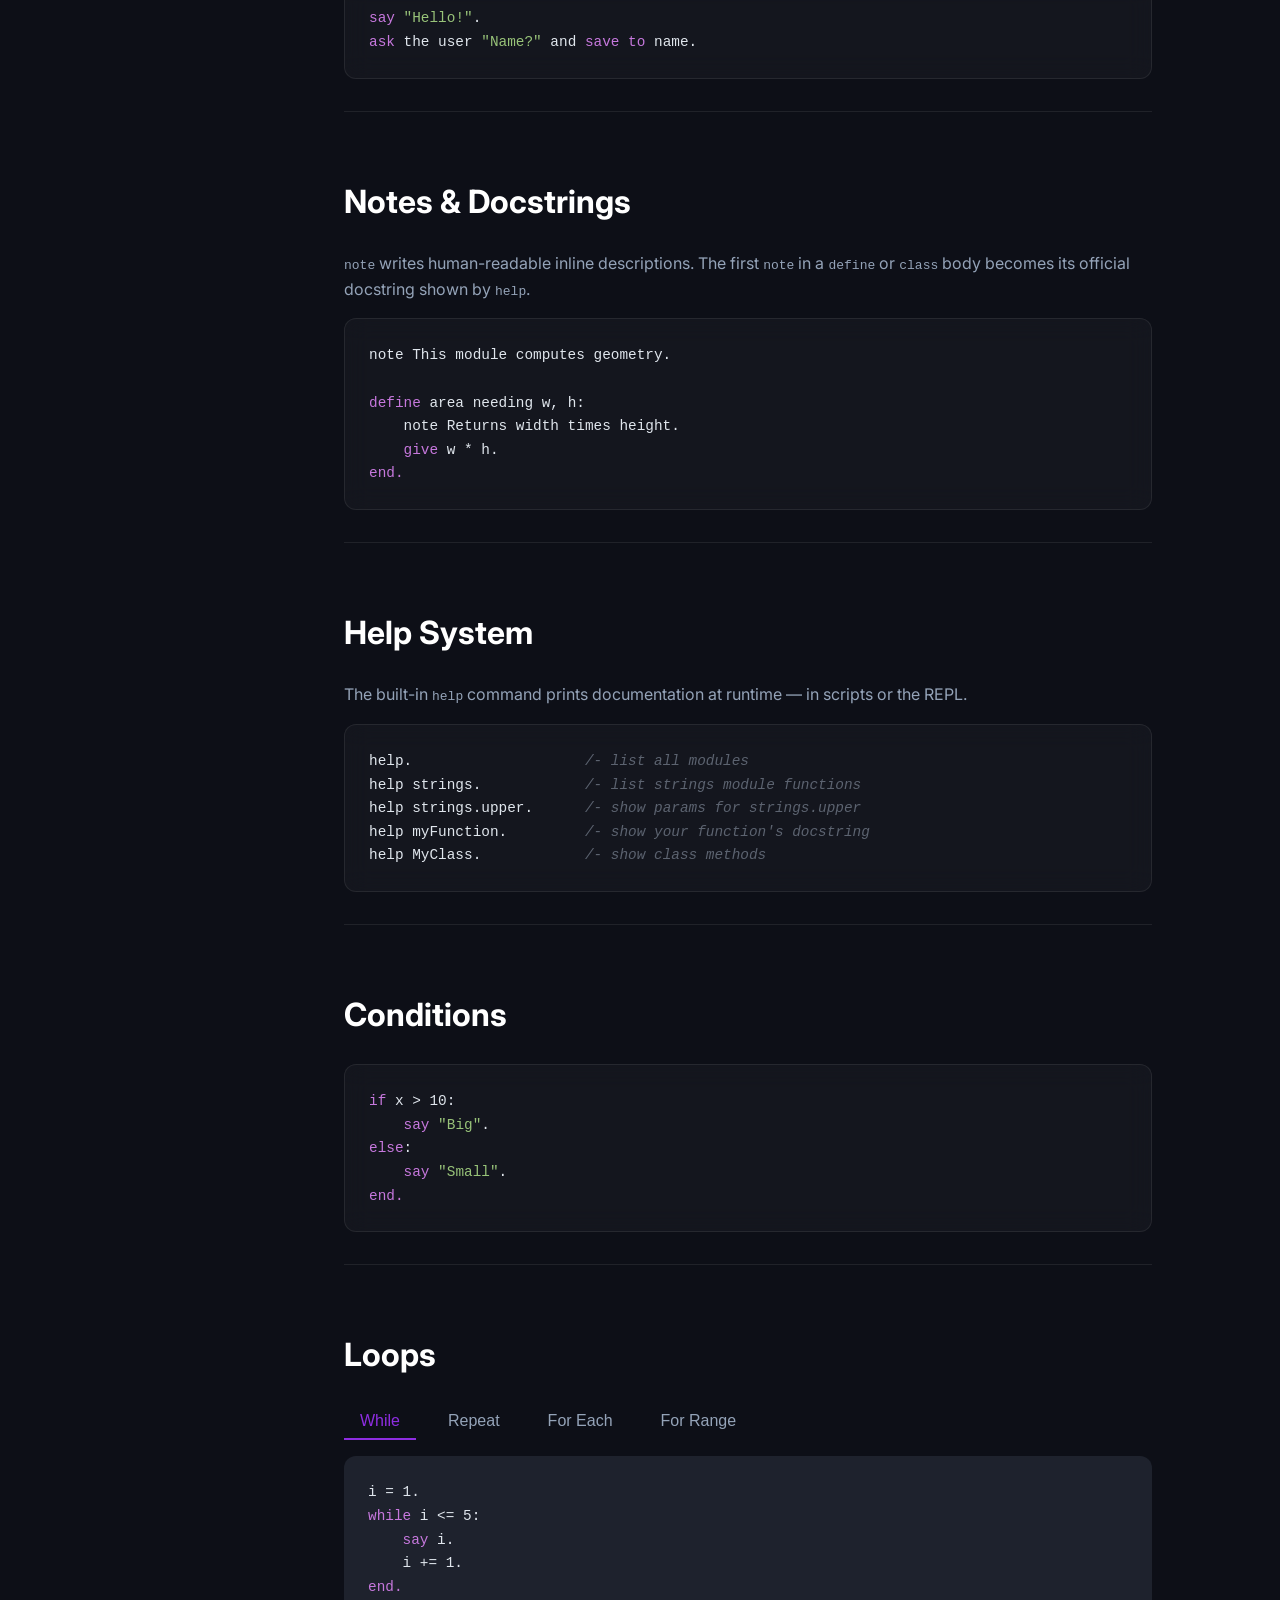
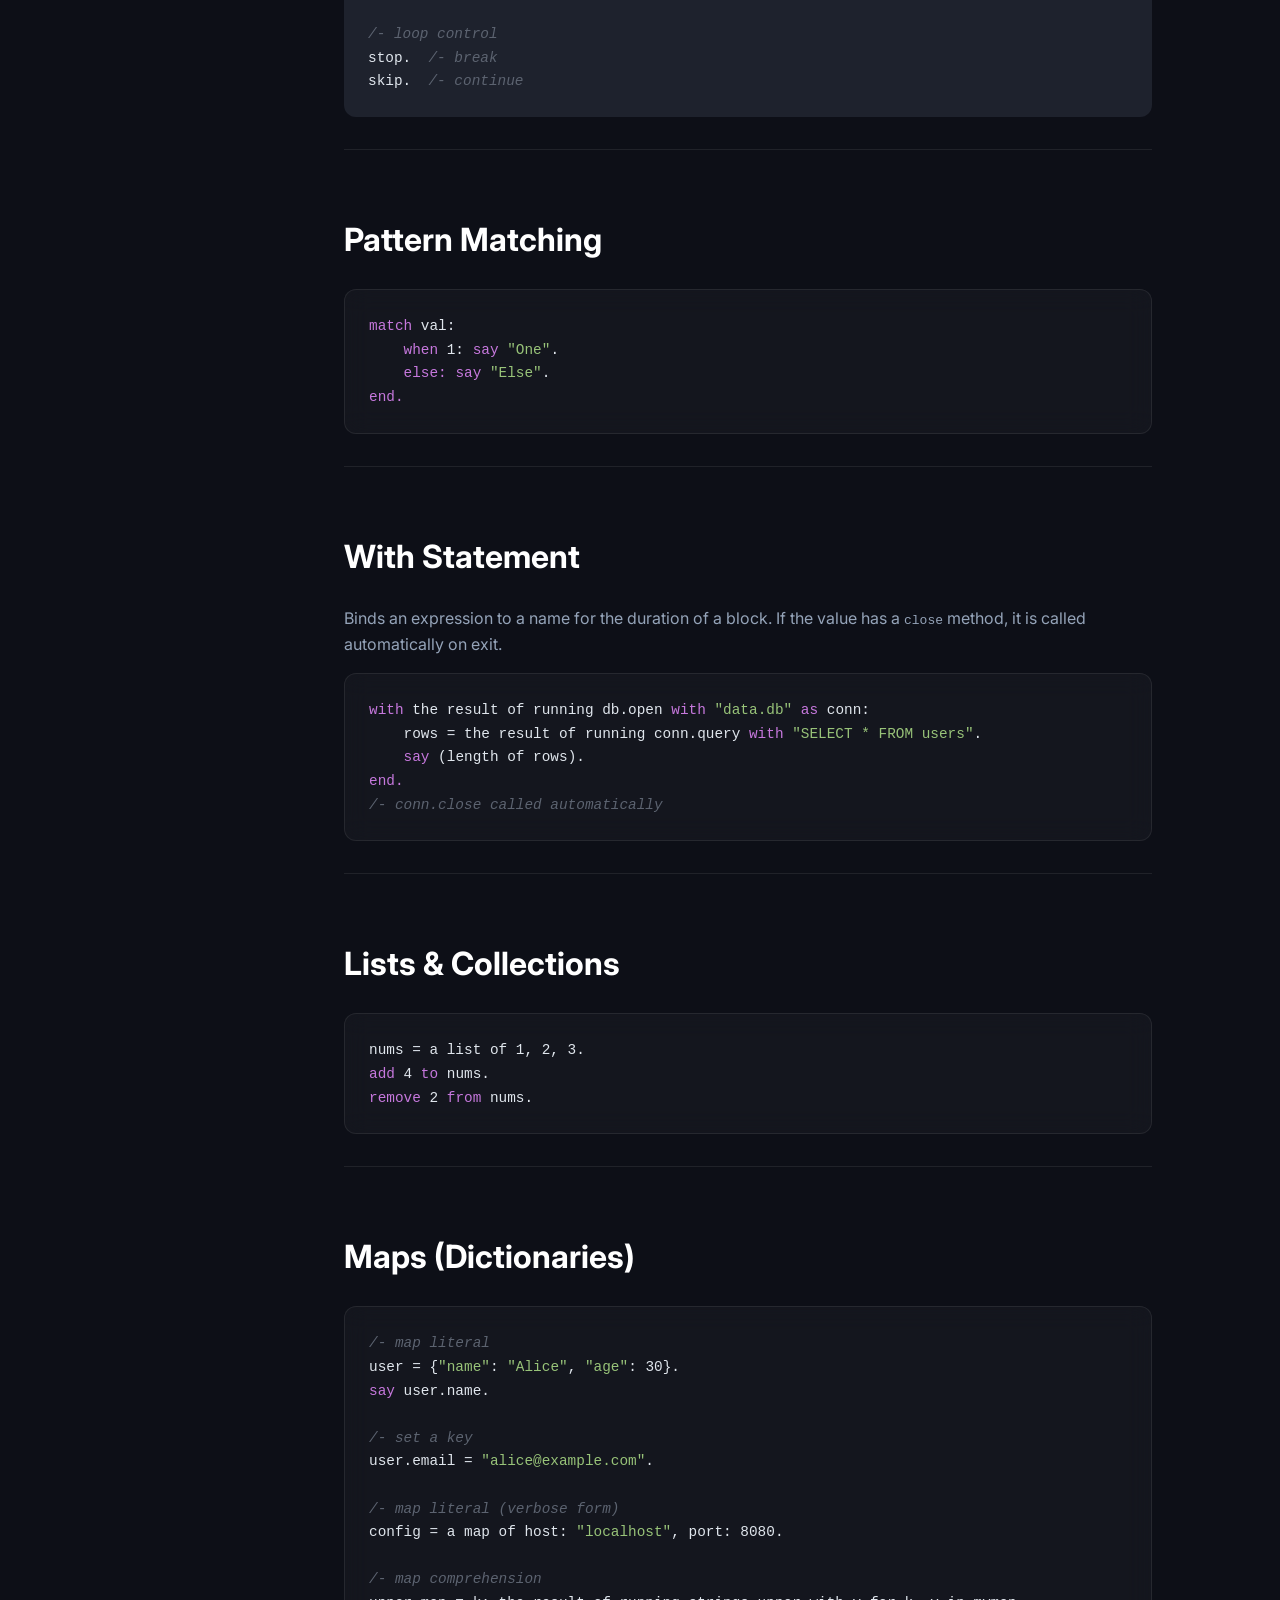
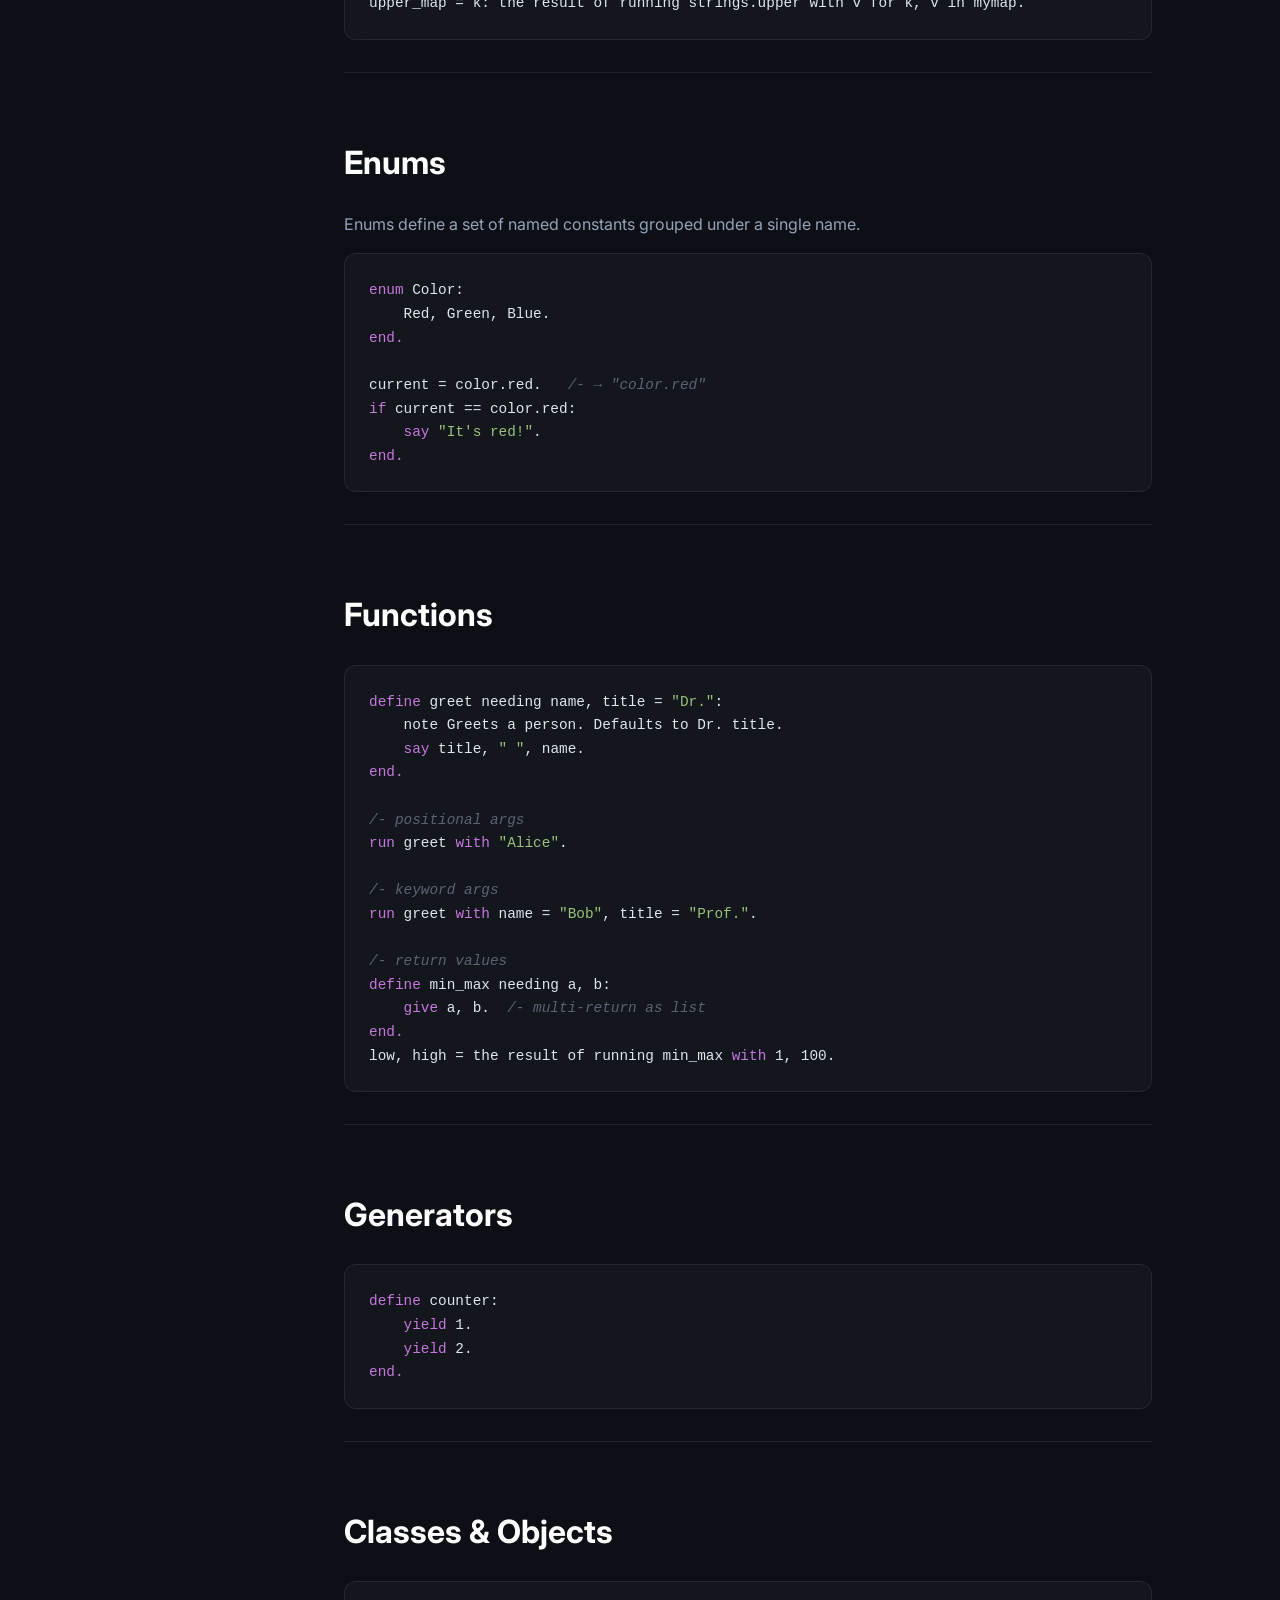
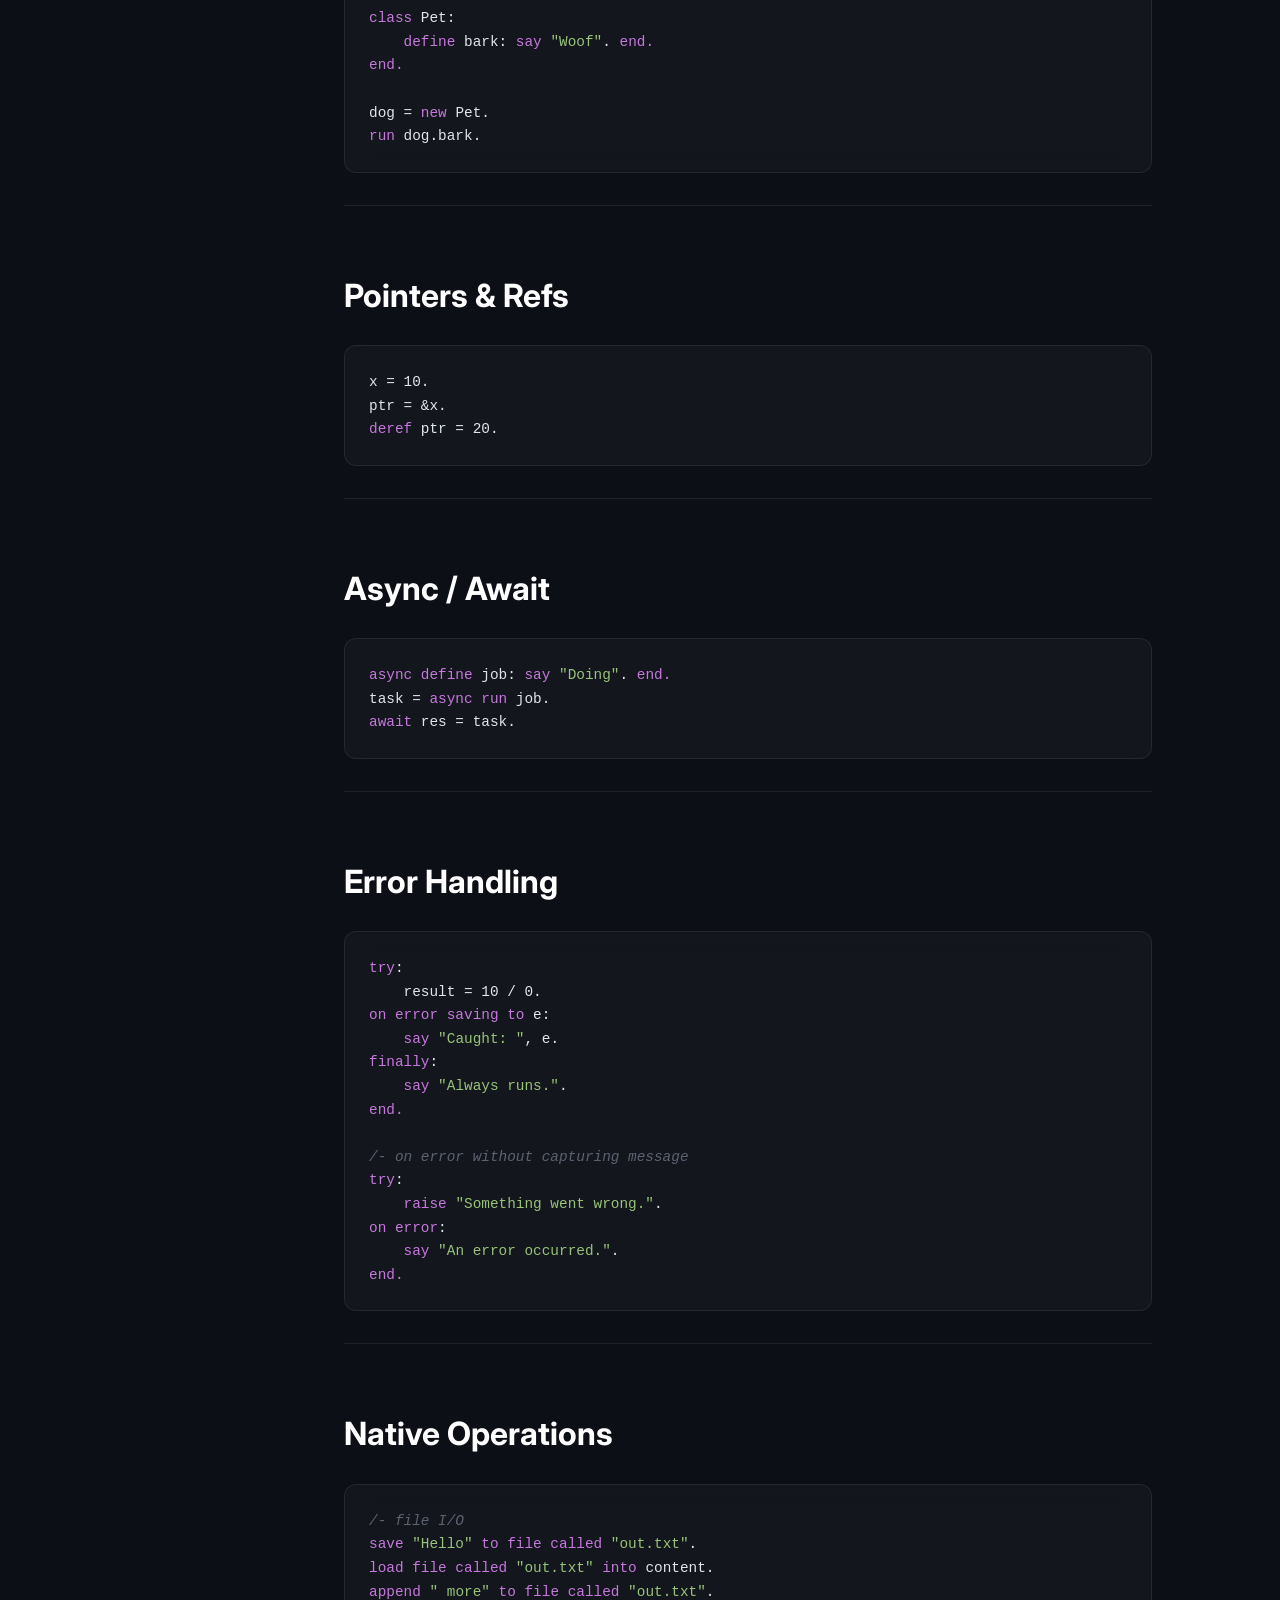
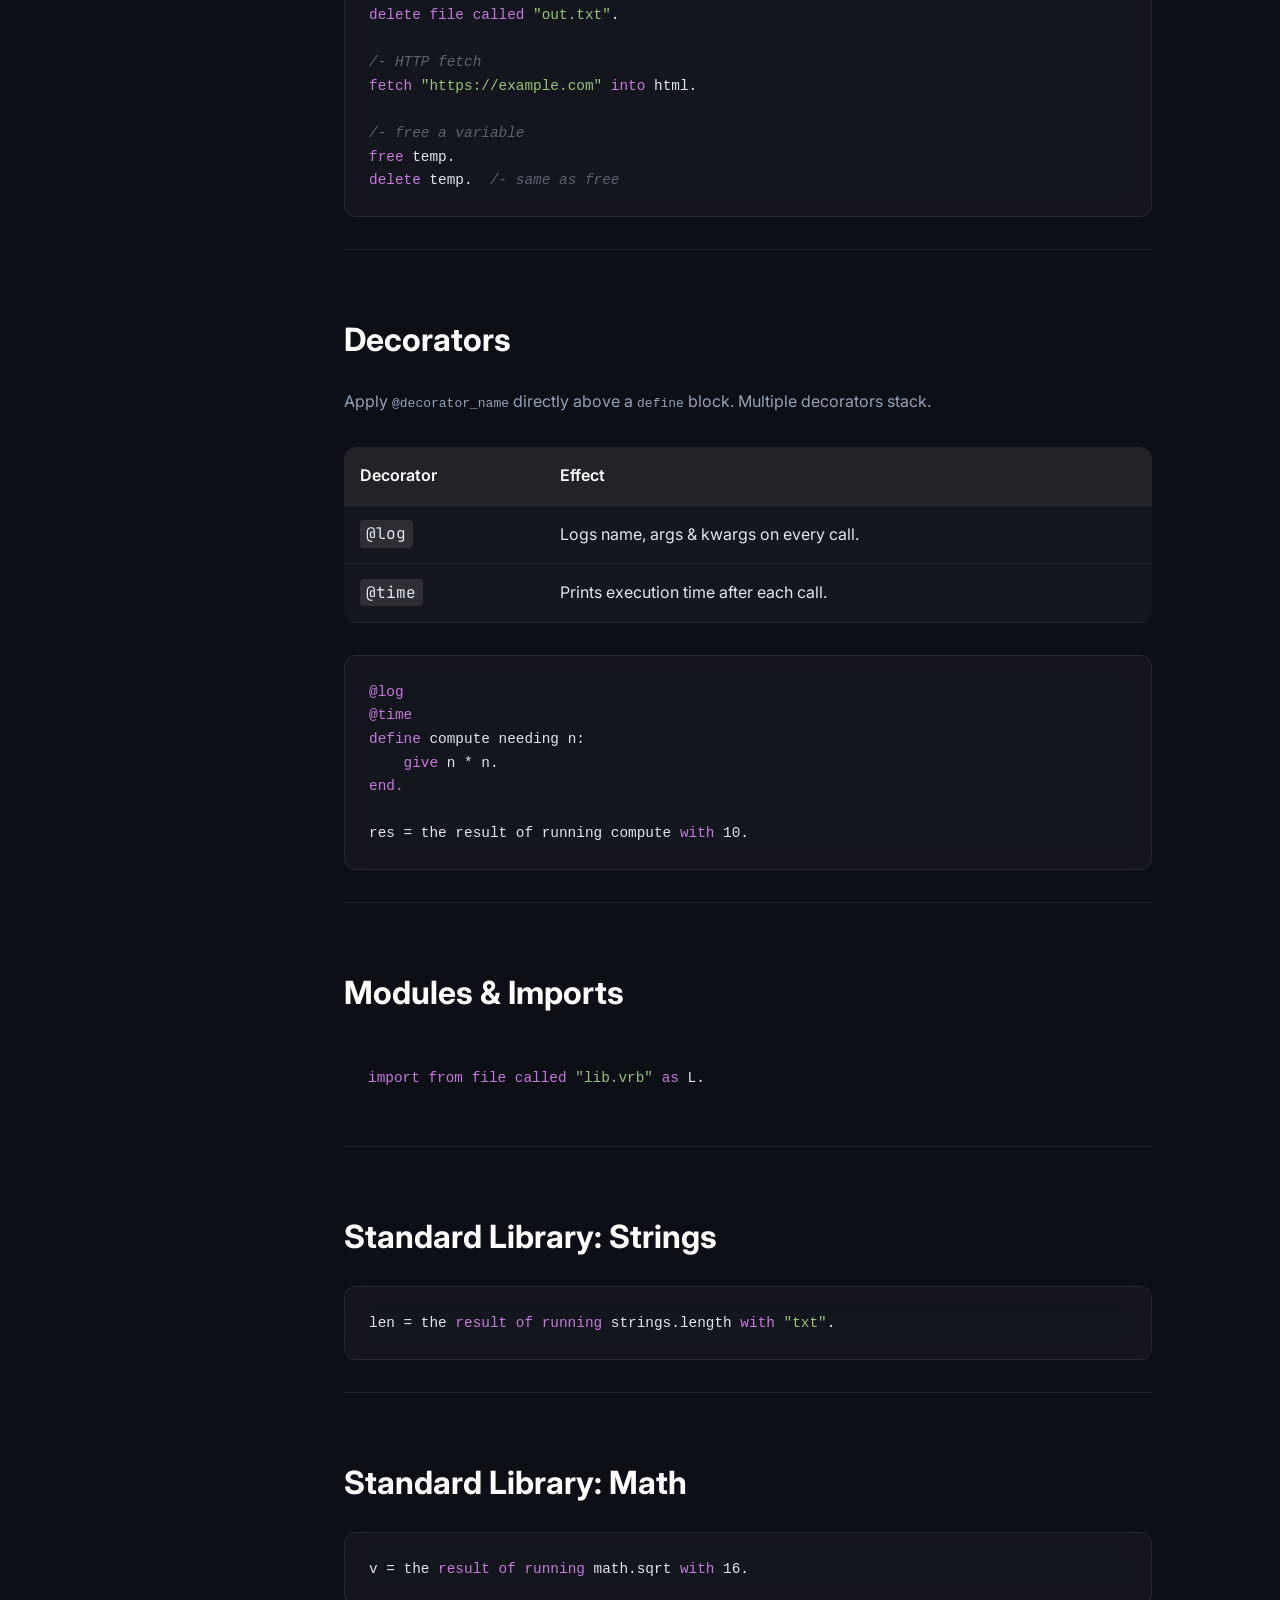
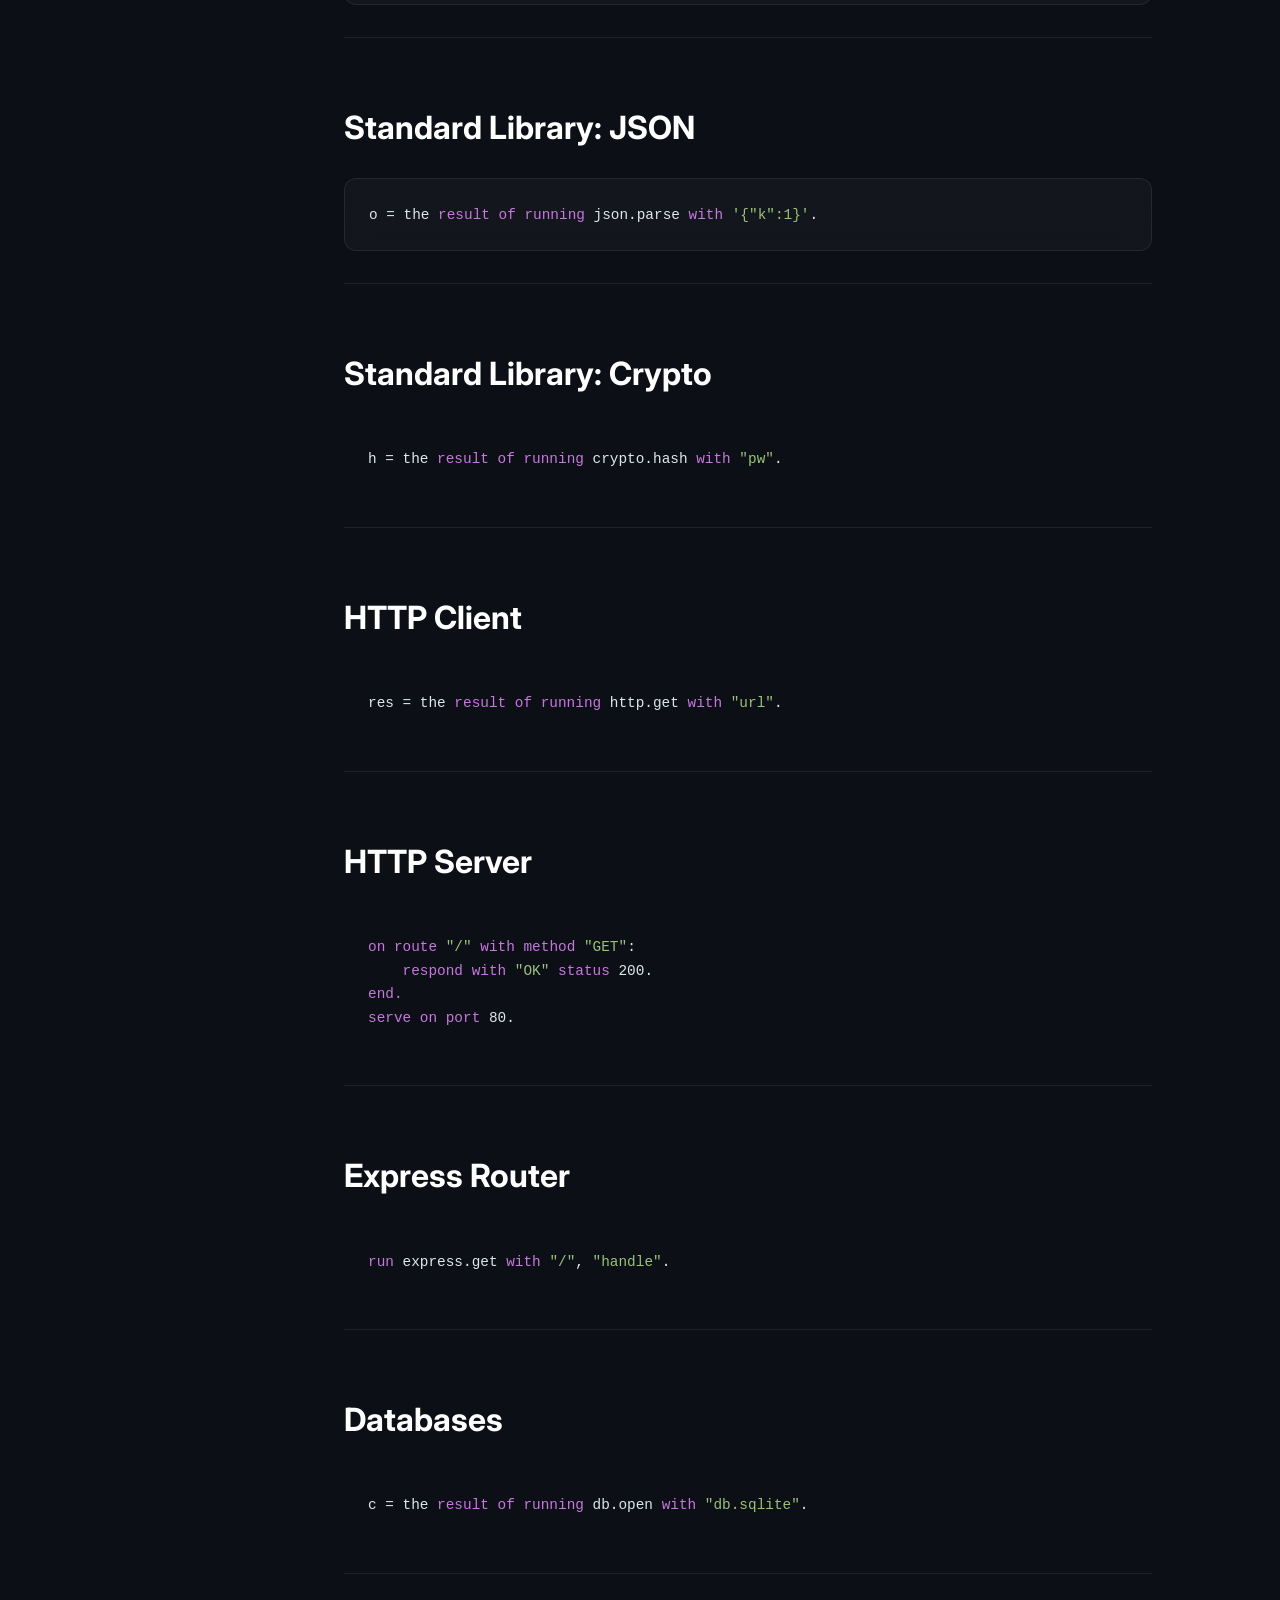
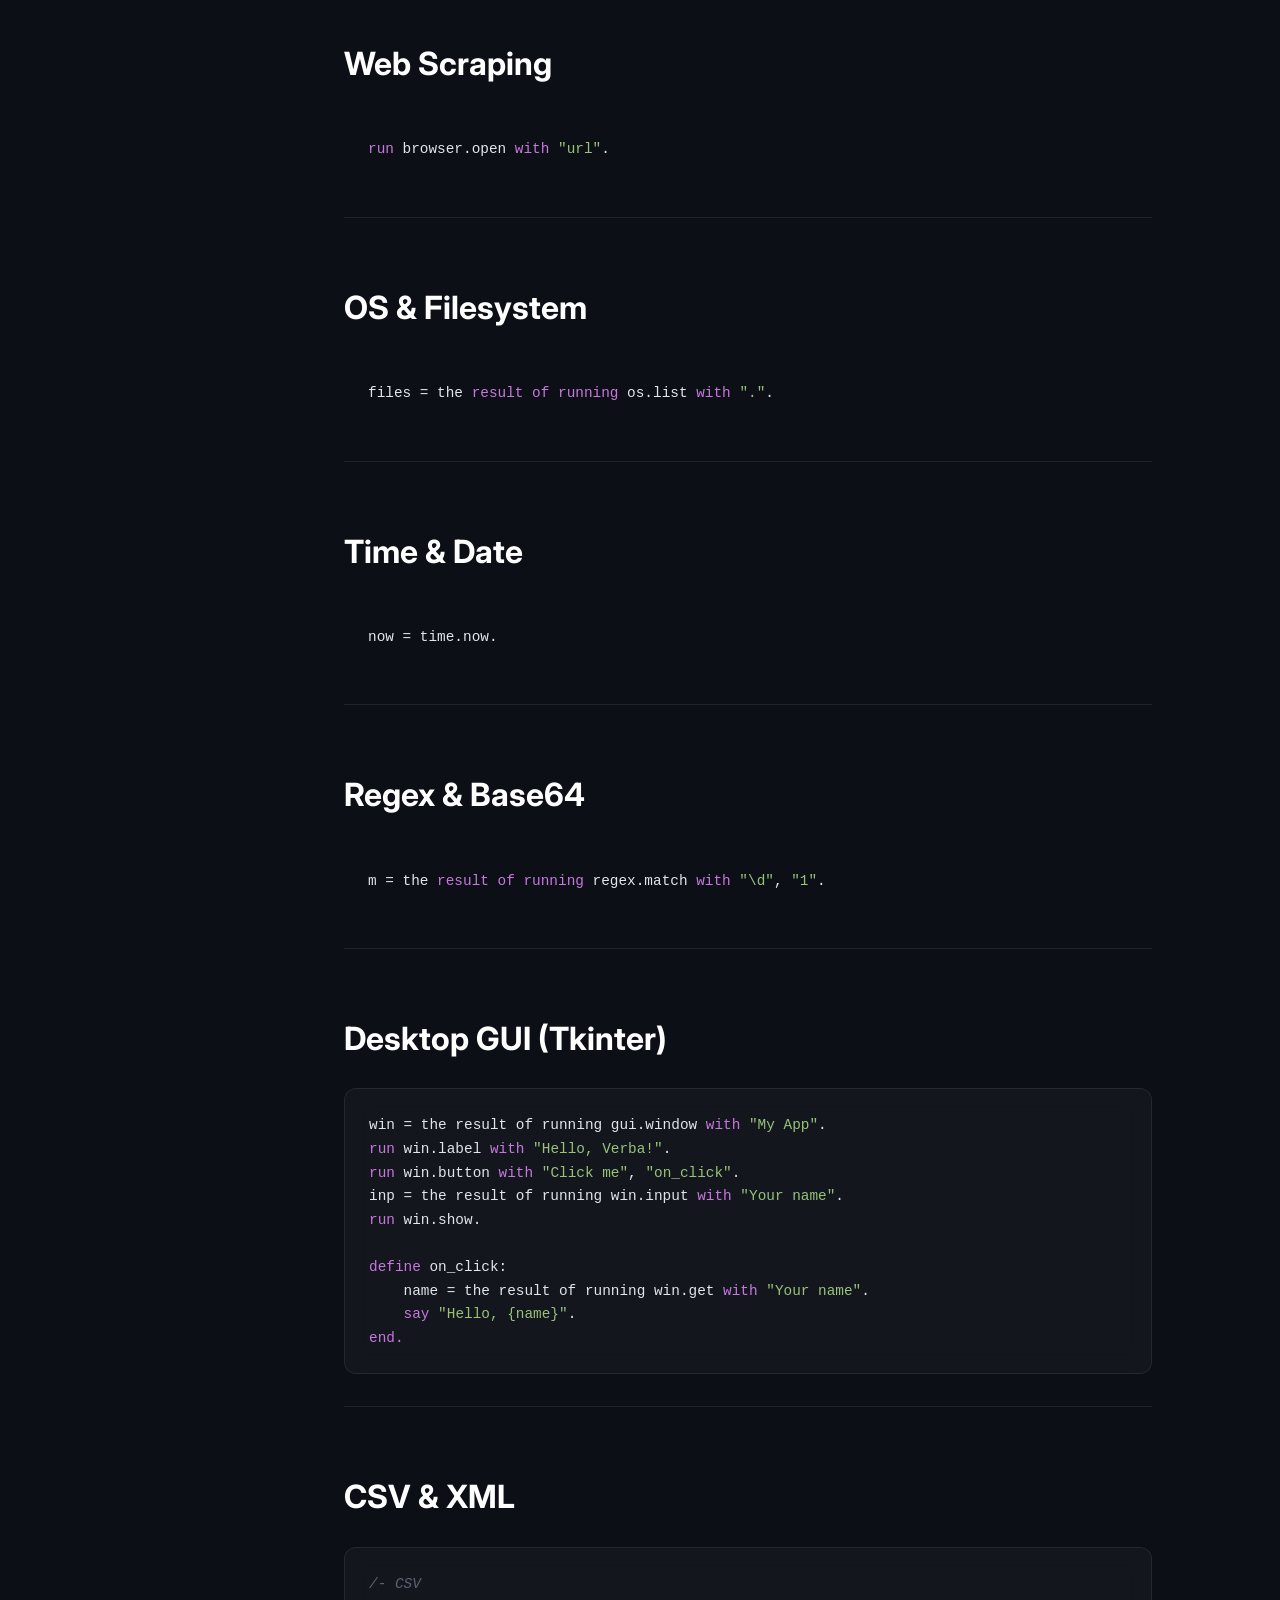
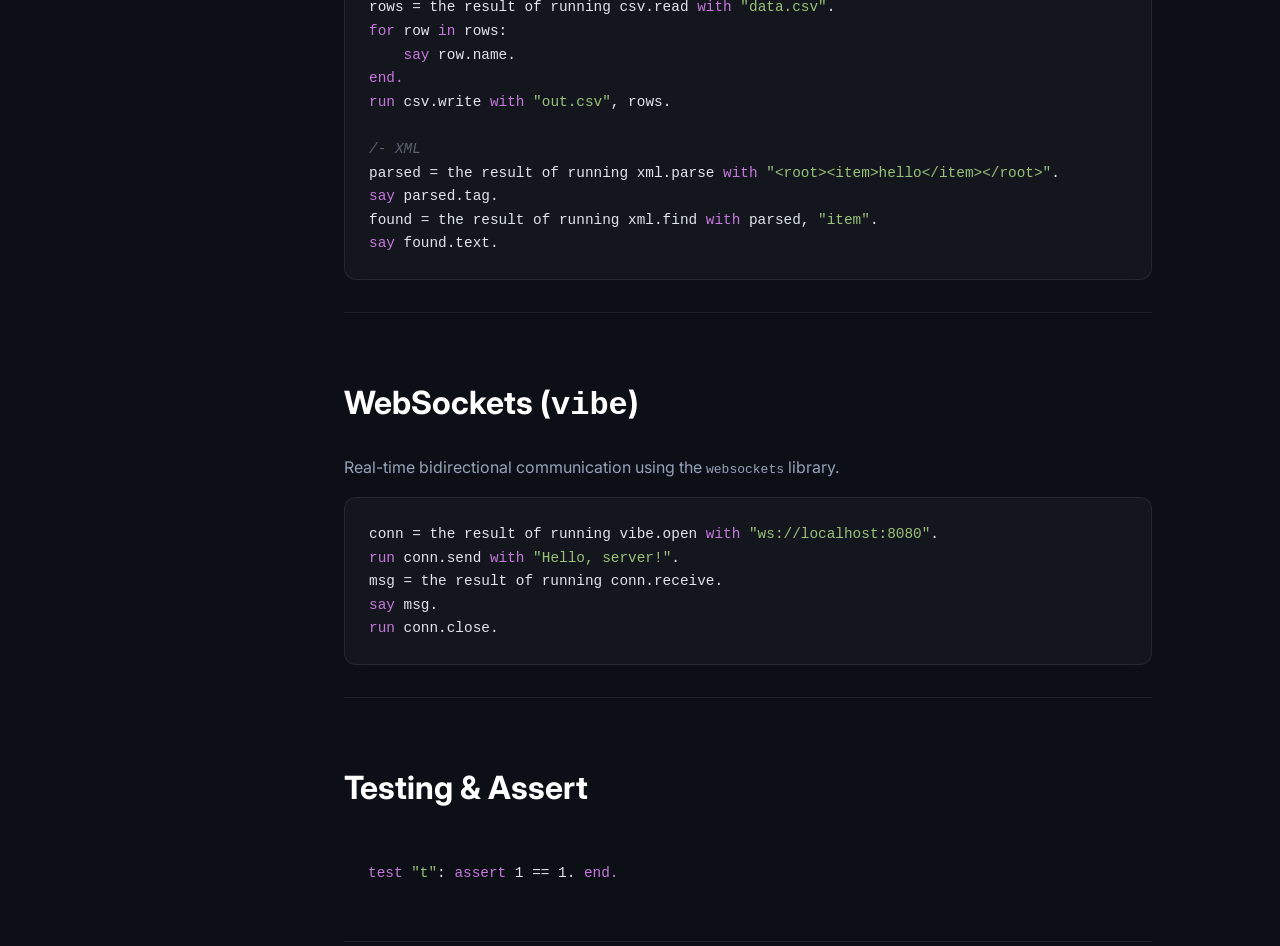
==== commit 60fb787b: "feat: Update documentation to include notes, docstrings, and WebSocket support" ====
--- a/docs/index.html
+++ b/docs/index.html
@@ -38,15 +38,19 @@
                 <li class="nav-item"><a href="#syntax">General Syntax</a></li>
                 <li class="nav-item"><a href="#variables">Variables & Types</a></li>
                 <li class="nav-item"><a href="#arithmetic">Arithmetic</a></li>
-                <li class="nav-item"><a href="#io">Input & Output</a></li>
+                <li class="nav-item"><a href="#io">Input &amp; Output</a></li>
+                <li class="nav-item"><a href="#notes">Notes &amp; Docstrings</a></li>
+                <li class="nav-item"><a href="#help">Help System</a></li>
                 <li class="nav-header">Control Flow</li>
                 <li class="nav-item"><a href="#conditions">Conditions (If/Else)</a></li>
                 <li class="nav-item"><a href="#loops">Loops (While/Repeat/For)</a></li>
                 <li class="nav-item"><a href="#match">Pattern Matching</a></li>
+                <li class="nav-item"><a href="#with">With Statement</a></li>
                 <li class="nav-header">Data Structures</li>
                 <li class="nav-item"><a href="#lists">Lists & Collections</a></li>
                 <li class="nav-item"><a href="#maps">Maps (Dictionaries)</a></li>
-                <li class="nav-header">Functions & OOP</li>
+                <li class="nav-item"><a href="#enums">Enums</a></li>
+                <li class="nav-header">Functions &amp; OOP</li>
                 <li class="nav-item"><a href="#functions">Functions</a></li>
                 <li class="nav-item"><a href="#generators">Generators</a></li>
                 <li class="nav-item"><a href="#classes">Classes & Objects</a></li>
@@ -71,6 +75,8 @@
                 <li class="nav-item"><a href="#stdlib-time">Time & Date</a></li>
                 <li class="nav-item"><a href="#stdlib-regex">Regex & Base64</a></li>
                 <li class="nav-item"><a href="#stdlib-gui">Desktop GUI</a></li>
+                <li class="nav-item"><a href="#stdlib-csv">CSV &amp; XML</a></li>
+                <li class="nav-item"><a href="#stdlib-vibe">WebSockets (vibe)</a></li>
                 <li class="nav-header">Project Safety</li>
                 <li class="nav-item"><a href="#testing">Testing & Assert</a></li>
             </ul>
@@ -131,10 +137,11 @@
                 <table>
                     <thead><tr><th>Command</th><th>Effect</th></tr></thead>
                     <tbody>
-                        <tr><td><code>verba run</code></td><td>Execute code.</td></tr>
-                        <tr><td><code>verba check</code></td><td>Syntax validation.</td></tr>
-                        <tr><td><code>verba repl</code></td><td>Live console.</td></tr>
-                        <tr><td><code>verba format</code></td><td>Code cleanup.</td></tr>
+                        <tr><td><code>verba run &lt;file.vrb&gt;</code></td><td>Execute a Verba script.</td></tr>
+                        <tr><td><code>verba check &lt;file.vrb&gt;</code></td><td>Parse only — syntax validation without running.</td></tr>
+                        <tr><td><code>verba repl</code></td><td>Start an interactive live console.</td></tr>
+                        <tr><td><code>verba format &lt;file.vrb&gt;</code></td><td>Auto-format with 4-space indentation.</td></tr>
+                        <tr><td><code>verba install &lt;url&gt;</code></td><td>Download &amp; install a <code>.vrb</code> package into <code>modules/</code>.</td></tr>
                     </tbody>
                 </table>
             </div>
@@ -142,13 +149,14 @@
 
         <section id="syntax" class="section">
             <h2>General Syntax</h2>
-            <p>Verba is designed to feel like instructions to a human.</p>
-            <div class="code-block glass">
-                <pre><code><span class="comment">/- Use a period to end statements.</span>
-say <span class="string">"Rule 1"</span>.
-<span class="comment">/- Use a colon to start blocks.</span>
+            <p>Verba is designed to feel like instructions to a human. Every statement ends with <code>.</code>; blocks open with <code>:</code> and close with <code>end.</code></p>
+            <div class="code-block glass">
+                <pre><code><span class="comment">/- single-line comment</span>
+<span class="comment"># also a comment</span>
+<span class="comment">/-- block comment --/</span>
+say <span class="string">"Every statement ends with a period"</span>.
 <span class="keyword">if</span> true:
-    say <span class="string">"Rule 2"</span>.
+    say <span class="string">"Blocks open with colon, close with end."</span>.
 <span class="keyword">end.</span></code></pre>
             </div>
         </section>
@@ -178,6 +186,31 @@
             <div class="code-block glass">
                 <pre><code><span class="keyword">say</span> <span class="string">"Hello!"</span>.
 <span class="keyword">ask</span> the user <span class="string">"Name?"</span> and <span class="keyword">save to</span> name.</code></pre>
+            </div>
+        </section>
+
+        <section id="notes" class="section">
+            <h2>Notes &amp; Docstrings</h2>
+            <p><code>note</code> writes human-readable inline descriptions. The first <code>note</code> in a <code>define</code> or <code>class</code> body becomes its official docstring shown by <code>help</code>.</p>
+            <div class="code-block glass">
+                <pre><code>note This module computes geometry.
+
+<span class="keyword">define</span> area needing w, h:
+    note Returns width times height.
+    <span class="keyword">give</span> w * h.
+<span class="keyword">end.</span></code></pre>
+            </div>
+        </section>
+
+        <section id="help" class="section">
+            <h2>Help System</h2>
+            <p>The built-in <code>help</code> command prints documentation at runtime — in scripts or the REPL.</p>
+            <div class="code-block glass">
+                <pre><code>help.                    <span class="comment">/- list all modules</span>
+help strings.            <span class="comment">/- list strings module functions</span>
+help strings.upper.      <span class="comment">/- show params for strings.upper</span>
+help myFunction.         <span class="comment">/- show your function's docstring</span>
+help MyClass.            <span class="comment">/- show class methods</span></code></pre>
             </div>
         </section>
 
@@ -197,23 +230,50 @@
             <div class="tabs">
                 <button class="tab-btn active" onclick="showTab(event, 'while')">While</button>
                 <button class="tab-btn" onclick="showTab(event, 'repeat')">Repeat</button>
-                <button class="tab-btn" onclick="showTab(event, 'for')">For</button>
+                <button class="tab-btn" onclick="showTab(event, 'for')">For Each</button>
+                <button class="tab-btn" onclick="showTab(event, 'forrange')">For Range</button>
             </div>
             <div id="while" class="tab-content active">
                 <pre><code>i = 1.
-<span class="keyword">while</span> i <= 5:
+<span class="keyword">while</span> i &lt;= 5:
     <span class="keyword">say</span> i.
     i += 1.
-<span class="keyword">end.</span></code></pre>
+<span class="keyword">end.</span>
+
+<span class="comment">/- loop control</span>
+stop.  <span class="comment">/- break</span>
+skip.  <span class="comment">/- continue</span></code></pre>
             </div>
             <div id="repeat" class="tab-content">
                 <pre><code><span class="keyword">repeat</span> 5 times:
     <span class="keyword">say</span> <span class="string">"Again"</span>.
+<span class="keyword">end.</span>
+
+<span class="comment">/- with index variable (1-based)</span>
+<span class="keyword">repeat</span> 5 times with i:
+    <span class="keyword">say</span> i.
 <span class="keyword">end.</span></code></pre>
             </div>
             <div id="for" class="tab-content">
-                <pre><code><span class="keyword">for</span> item <span class="keyword">in</span> list:
+                <pre><code><span class="comment">/- for each item in list</span>
+<span class="keyword">for</span> item <span class="keyword">in</span> mylist:
     <span class="keyword">say</span> item.
+<span class="keyword">end.</span>
+
+<span class="comment">/- for each with index (1-based)</span>
+<span class="keyword">for</span> item <span class="keyword">at</span> index <span class="keyword">in</span> mylist:
+    <span class="keyword">say</span> index, <span class="string">": "</span>, item.
+<span class="keyword">end.</span></code></pre>
+            </div>
+            <div id="forrange" class="tab-content">
+                <pre><code><span class="comment">/- numeric range (inclusive)</span>
+<span class="keyword">for</span> i <span class="keyword">from</span> 1 <span class="keyword">to</span> 10:
+    <span class="keyword">say</span> i.
+<span class="keyword">end.</span>
+
+<span class="comment">/- with step</span>
+<span class="keyword">for</span> i <span class="keyword">from</span> 0 <span class="keyword">to</span> 100 <span class="keyword">step</span> 10:
+    <span class="keyword">say</span> i.
 <span class="keyword">end.</span></code></pre>
             </div>
         </section>
@@ -228,6 +288,18 @@
             </div>
         </section>
 
+        <section id="with" class="section">
+            <h2>With Statement</h2>
+            <p>Binds an expression to a name for the duration of a block. If the value has a <code>close</code> method, it is called automatically on exit.</p>
+            <div class="code-block glass">
+                <pre><code><span class="keyword">with</span> the result of running db.open <span class="keyword">with</span> <span class="string">"data.db"</span> <span class="keyword">as</span> conn:
+    rows = the result of running conn.query <span class="keyword">with</span> <span class="string">"SELECT * FROM users"</span>.
+    <span class="keyword">say</span> (length of rows).
+<span class="keyword">end.</span>
+<span class="comment">/- conn.close called automatically</span></code></pre>
+            </div>
+        </section>
+
         <section id="lists" class="section">
             <h2>Lists & Collections</h2>
             <div class="code-block glass">
@@ -240,19 +312,55 @@
         <section id="maps" class="section">
             <h2>Maps (Dictionaries)</h2>
             <div class="code-block glass">
-                <pre><code>user = {<span class="string">"id"</span>: 1, <span class="string">"name"</span>: <span class="string">"Alice"</span>}.
-<span class="keyword">say</span> user.name.</code></pre>
+                <pre><code><span class="comment">/- map literal</span>
+user = {<span class="string">"name"</span>: <span class="string">"Alice"</span>, <span class="string">"age"</span>: 30}.
+<span class="keyword">say</span> user.name.
+
+<span class="comment">/- set a key</span>
+user.email = <span class="string">"alice@example.com"</span>.
+
+<span class="comment">/- map literal (verbose form)</span>
+config = a map of host: <span class="string">"localhost"</span>, port: 8080.
+
+<span class="comment">/- map comprehension</span>
+upper_map = k: the result of running strings.upper with v for k, v in mymap.</code></pre>
+            </div>
+        </section>
+
+        <section id="enums" class="section">
+            <h2>Enums</h2>
+            <p>Enums define a set of named constants grouped under a single name.</p>
+            <div class="code-block glass">
+                <pre><code><span class="keyword">enum</span> Color:
+    Red, Green, Blue.
+<span class="keyword">end.</span>
+
+current = color.red.   <span class="comment">/- → "color.red"</span>
+<span class="keyword">if</span> current == color.red:
+    <span class="keyword">say</span> <span class="string">"It's red!"</span>.
+<span class="keyword">end.</span></code></pre>
             </div>
         </section>
 
         <section id="functions" class="section">
             <h2>Functions</h2>
             <div class="code-block glass">
-                <pre><code><span class="keyword">define</span> add needing a, b:
-    <span class="keyword">give</span> a + b.
-<span class="keyword">end.</span>
-
-res = the <span class="keyword">result of running</span> add <span class="keyword">with</span> 1, 2.</code></pre>
+                <pre><code><span class="keyword">define</span> greet needing name, title = <span class="string">"Dr."</span>:
+    note Greets a person. Defaults to Dr. title.
+    <span class="keyword">say</span> title, <span class="string">" "</span>, name.
+<span class="keyword">end.</span>
+
+<span class="comment">/- positional args</span>
+<span class="keyword">run</span> greet <span class="keyword">with</span> <span class="string">"Alice"</span>.
+
+<span class="comment">/- keyword args</span>
+<span class="keyword">run</span> greet <span class="keyword">with</span> name = <span class="string">"Bob"</span>, title = <span class="string">"Prof."</span>.
+
+<span class="comment">/- return values</span>
+<span class="keyword">define</span> min_max needing a, b:
+    <span class="keyword">give</span> a, b.  <span class="comment">/- multi-return as list</span>
+<span class="keyword">end.</span>
+low, high = the result of running min_max <span class="keyword">with</span> 1, 100.</code></pre>
             </div>
         </section>
 
@@ -300,9 +408,18 @@
             <h2>Error Handling</h2>
             <div class="code-block glass">
                 <pre><code><span class="keyword">try</span>:
-    <span class="keyword">raise</span> <span class="string">"Error!"</span>.
+    result = 10 / 0.
 <span class="keyword">on error saving to</span> e:
-    <span class="keyword">say</span> e.
+    <span class="keyword">say</span> <span class="string">"Caught: "</span>, e.
+<span class="keyword">finally</span>:
+    <span class="keyword">say</span> <span class="string">"Always runs."</span>.
+<span class="keyword">end.</span>
+
+<span class="comment">/- on error without capturing message</span>
+<span class="keyword">try</span>:
+    <span class="keyword">raise</span> <span class="string">"Something went wrong."</span>.
+<span class="keyword">on error</span>:
+    <span class="keyword">say</span> <span class="string">"An error occurred."</span>.
 <span class="keyword">end.</span></code></pre>
             </div>
         </section>
@@ -310,15 +427,42 @@
         <section id="native-ops" class="section">
             <h2>Native Operations</h2>
             <div class="code-block glass">
-                <pre><code><span class="keyword">save</span> <span class="string">"x"</span> <span class="keyword">to file called</span> <span class="string">"f.txt"</span>.
-<span class="keyword">fetch</span> <span class="string">"url"</span> <span class="keyword">into</span> d.</code></pre>
+                <pre><code><span class="comment">/- file I/O</span>
+<span class="keyword">save</span> <span class="string">"Hello"</span> <span class="keyword">to file called</span> <span class="string">"out.txt"</span>.
+<span class="keyword">load file called</span> <span class="string">"out.txt"</span> <span class="keyword">into</span> content.
+<span class="keyword">append</span> <span class="string">" more"</span> <span class="keyword">to file called</span> <span class="string">"out.txt"</span>.
+<span class="keyword">delete file called</span> <span class="string">"out.txt"</span>.
+
+<span class="comment">/- HTTP fetch</span>
+<span class="keyword">fetch</span> <span class="string">"https://example.com"</span> <span class="keyword">into</span> html.
+
+<span class="comment">/- free a variable</span>
+<span class="keyword">free</span> temp.
+<span class="keyword">delete</span> temp.  <span class="comment">/- same as free</span></code></pre>
             </div>
         </section>
 
         <section id="decorators" class="section">
             <h2>Decorators</h2>
-            <pre><code><span class="keyword">@log</span>
-<span class="keyword">define</span> fn: ... <span class="keyword">end.</span></code></pre>
+            <p>Apply <code>@decorator_name</code> directly above a <code>define</code> block. Multiple decorators stack.</p>
+            <div class="table-container">
+                <table>
+                    <thead><tr><th>Decorator</th><th>Effect</th></tr></thead>
+                    <tbody>
+                        <tr><td><code>@log</code></td><td>Logs name, args &amp; kwargs on every call.</td></tr>
+                        <tr><td><code>@time</code></td><td>Prints execution time after each call.</td></tr>
+                    </tbody>
+                </table>
+            </div>
+            <div class="code-block glass">
+                <pre><code><span class="keyword">@log
+@time</span>
+<span class="keyword">define</span> compute needing n:
+    <span class="keyword">give</span> n * n.
+<span class="keyword">end.</span>
+
+res = the result of running compute <span class="keyword">with</span> 10.</code></pre>
+            </div>
         </section>
 
         <section id="modules" class="section">
@@ -396,8 +540,49 @@
         </section>
 
         <section id="stdlib-gui" class="section">
-            <h2>Desktop GUI</h2>
-            <pre><code>w = the <span class="keyword">result of running</span> gui.window <span class="keyword">with</span> <span class="string">"App"</span>.</code></pre>
+            <h2>Desktop GUI (Tkinter)</h2>
+            <div class="code-block glass">
+                <pre><code>win = the result of running gui.window <span class="keyword">with</span> <span class="string">"My App"</span>.
+<span class="keyword">run</span> win.label <span class="keyword">with</span> <span class="string">"Hello, Verba!"</span>.
+<span class="keyword">run</span> win.button <span class="keyword">with</span> <span class="string">"Click me"</span>, <span class="string">"on_click"</span>.
+inp = the result of running win.input <span class="keyword">with</span> <span class="string">"Your name"</span>.
+<span class="keyword">run</span> win.show.
+
+<span class="keyword">define</span> on_click:
+    name = the result of running win.get <span class="keyword">with</span> <span class="string">"Your name"</span>.
+    <span class="keyword">say</span> <span class="string">"Hello, {name}"</span>.
+<span class="keyword">end.</span></code></pre>
+            </div>
+        </section>
+
+        <section id="stdlib-csv" class="section">
+            <h2>CSV &amp; XML</h2>
+            <div class="code-block glass">
+                <pre><code><span class="comment">/- CSV</span>
+rows = the result of running csv.read <span class="keyword">with</span> <span class="string">"data.csv"</span>.
+<span class="keyword">for</span> row <span class="keyword">in</span> rows:
+    <span class="keyword">say</span> row.name.
+<span class="keyword">end.</span>
+<span class="keyword">run</span> csv.write <span class="keyword">with</span> <span class="string">"out.csv"</span>, rows.
+
+<span class="comment">/- XML</span>
+parsed = the result of running xml.parse <span class="keyword">with</span> <span class="string">"&lt;root&gt;&lt;item&gt;hello&lt;/item&gt;&lt;/root&gt;"</span>.
+<span class="keyword">say</span> parsed.tag.
+found = the result of running xml.find <span class="keyword">with</span> parsed, <span class="string">"item"</span>.
+<span class="keyword">say</span> found.text.</code></pre>
+            </div>
+        </section>
+
+        <section id="stdlib-vibe" class="section">
+            <h2>WebSockets (<code>vibe</code>)</h2>
+            <p>Real-time bidirectional communication using the <code>websockets</code> library.</p>
+            <div class="code-block glass">
+                <pre><code>conn = the result of running vibe.open <span class="keyword">with</span> <span class="string">"ws://localhost:8080"</span>.
+<span class="keyword">run</span> conn.send <span class="keyword">with</span> <span class="string">"Hello, server!"</span>.
+msg = the result of running conn.receive.
+<span class="keyword">say</span> msg.
+<span class="keyword">run</span> conn.close.</code></pre>
+            </div>
         </section>
 
         <section id="testing" class="section">
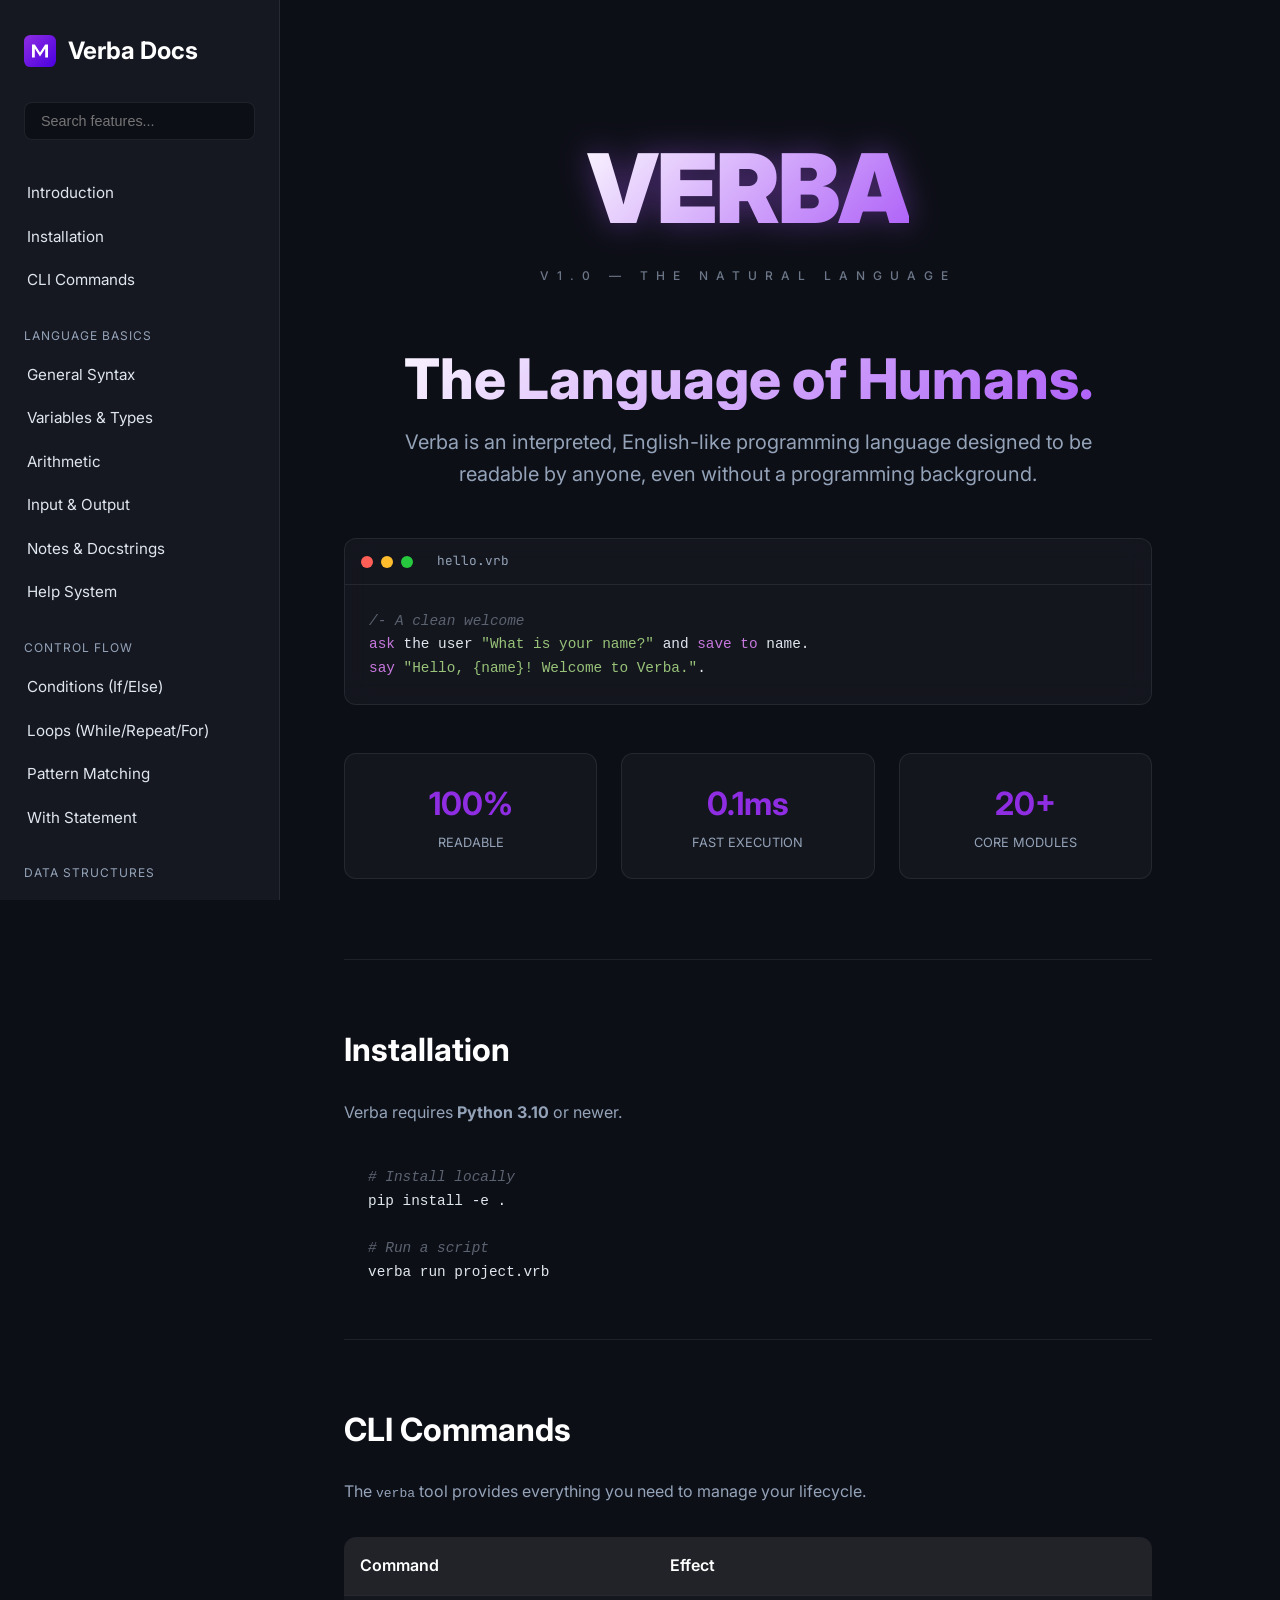
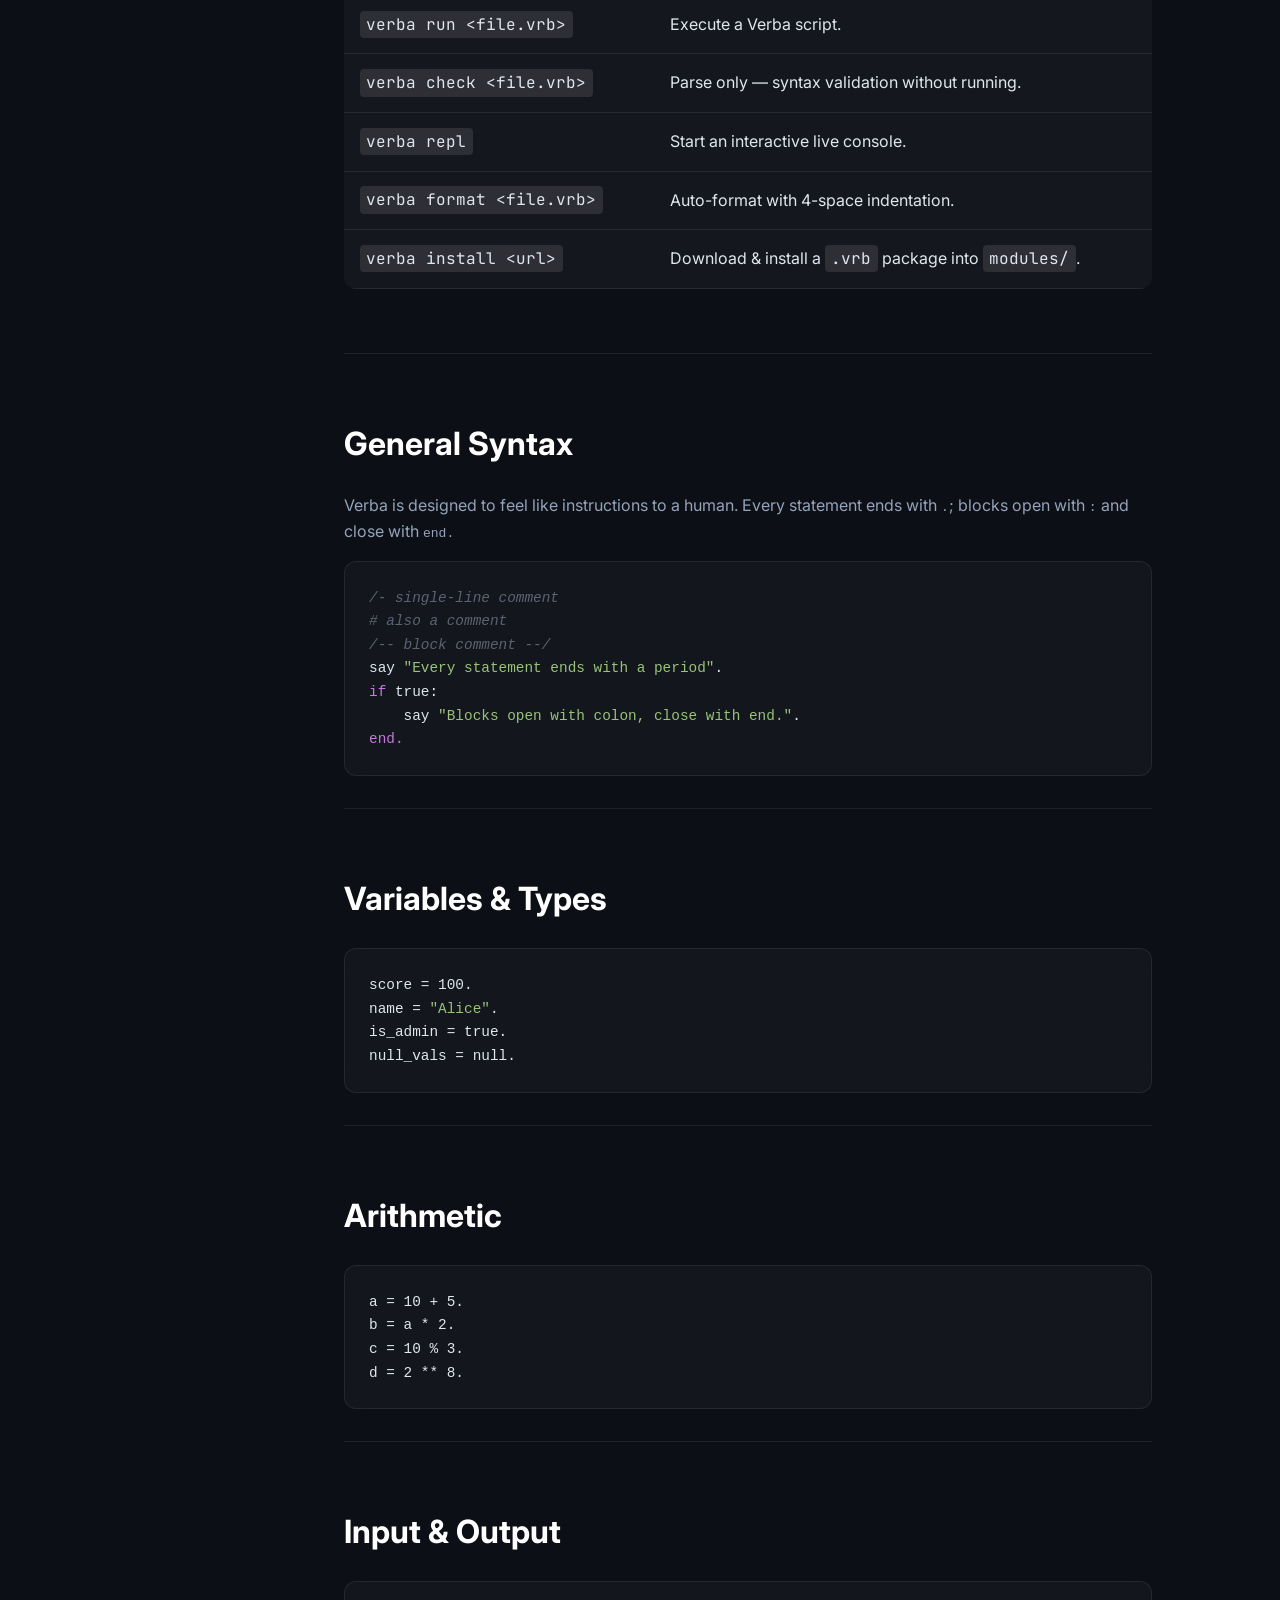
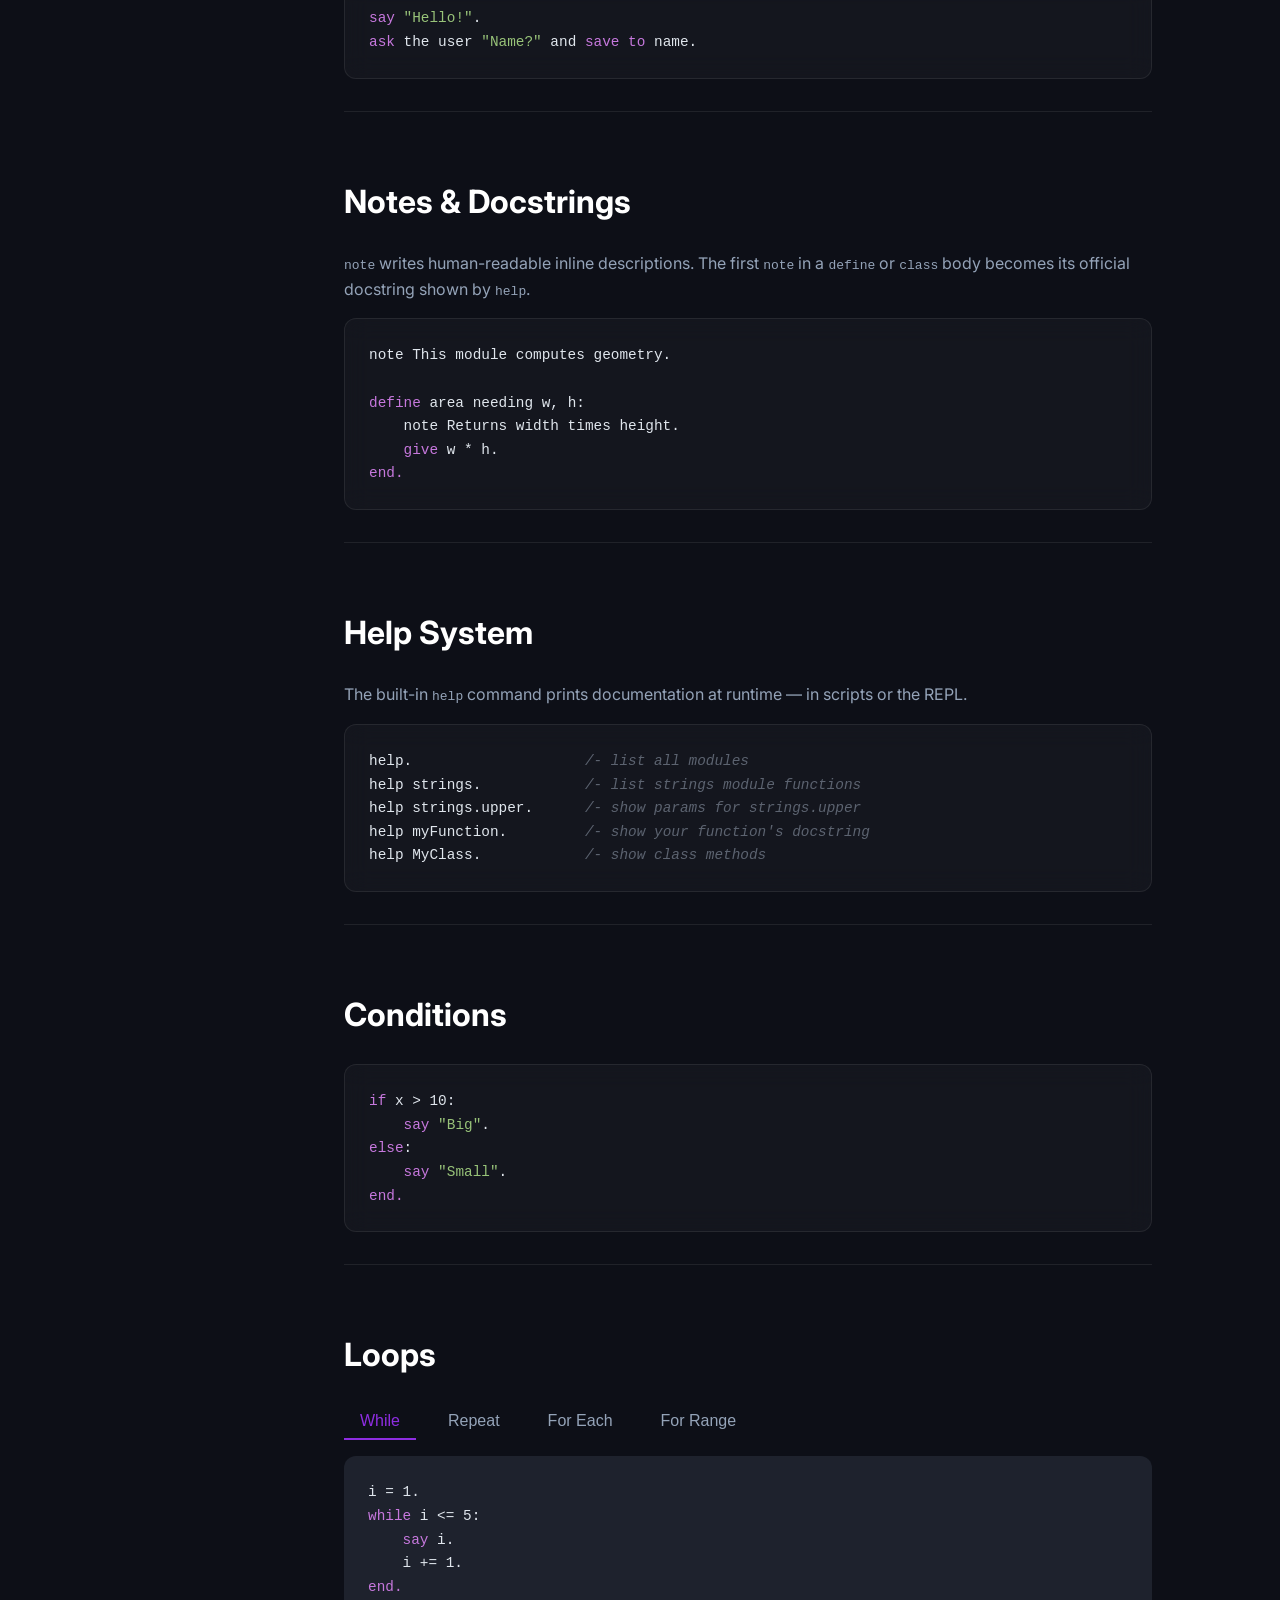
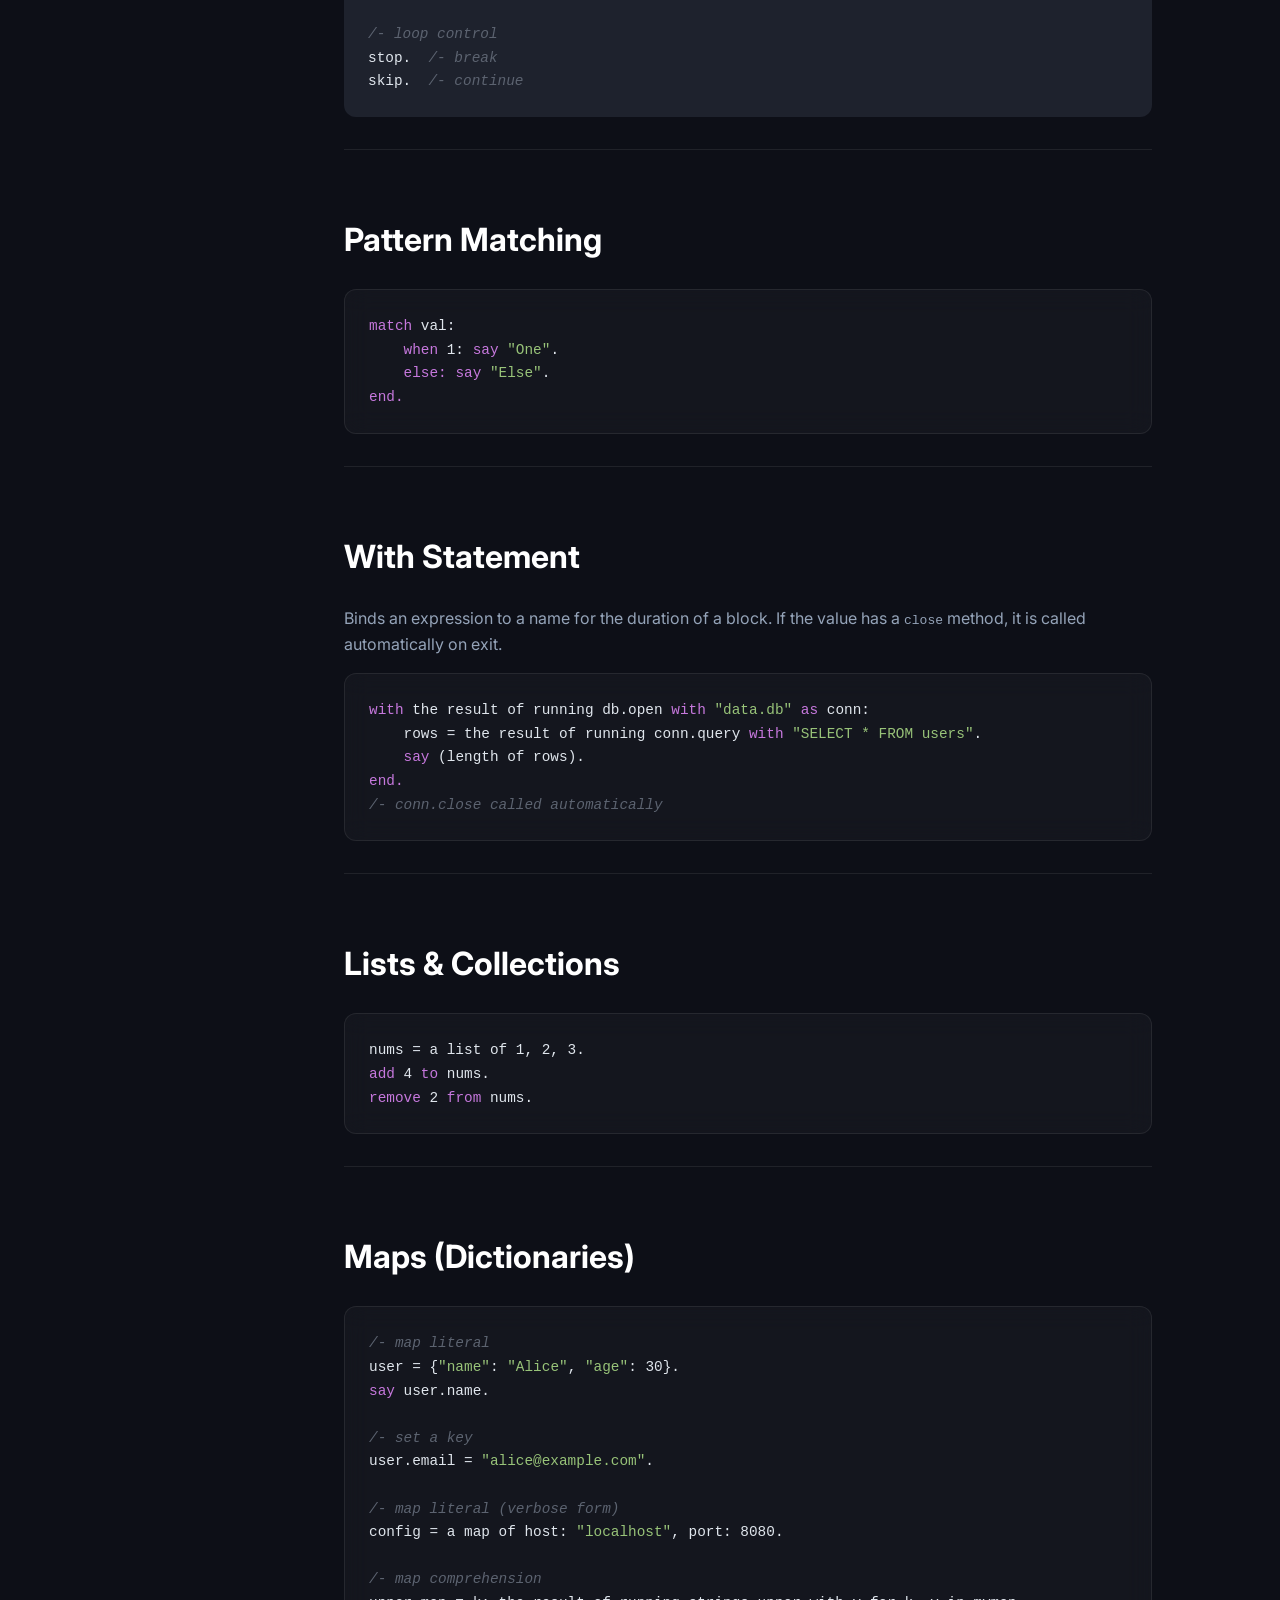
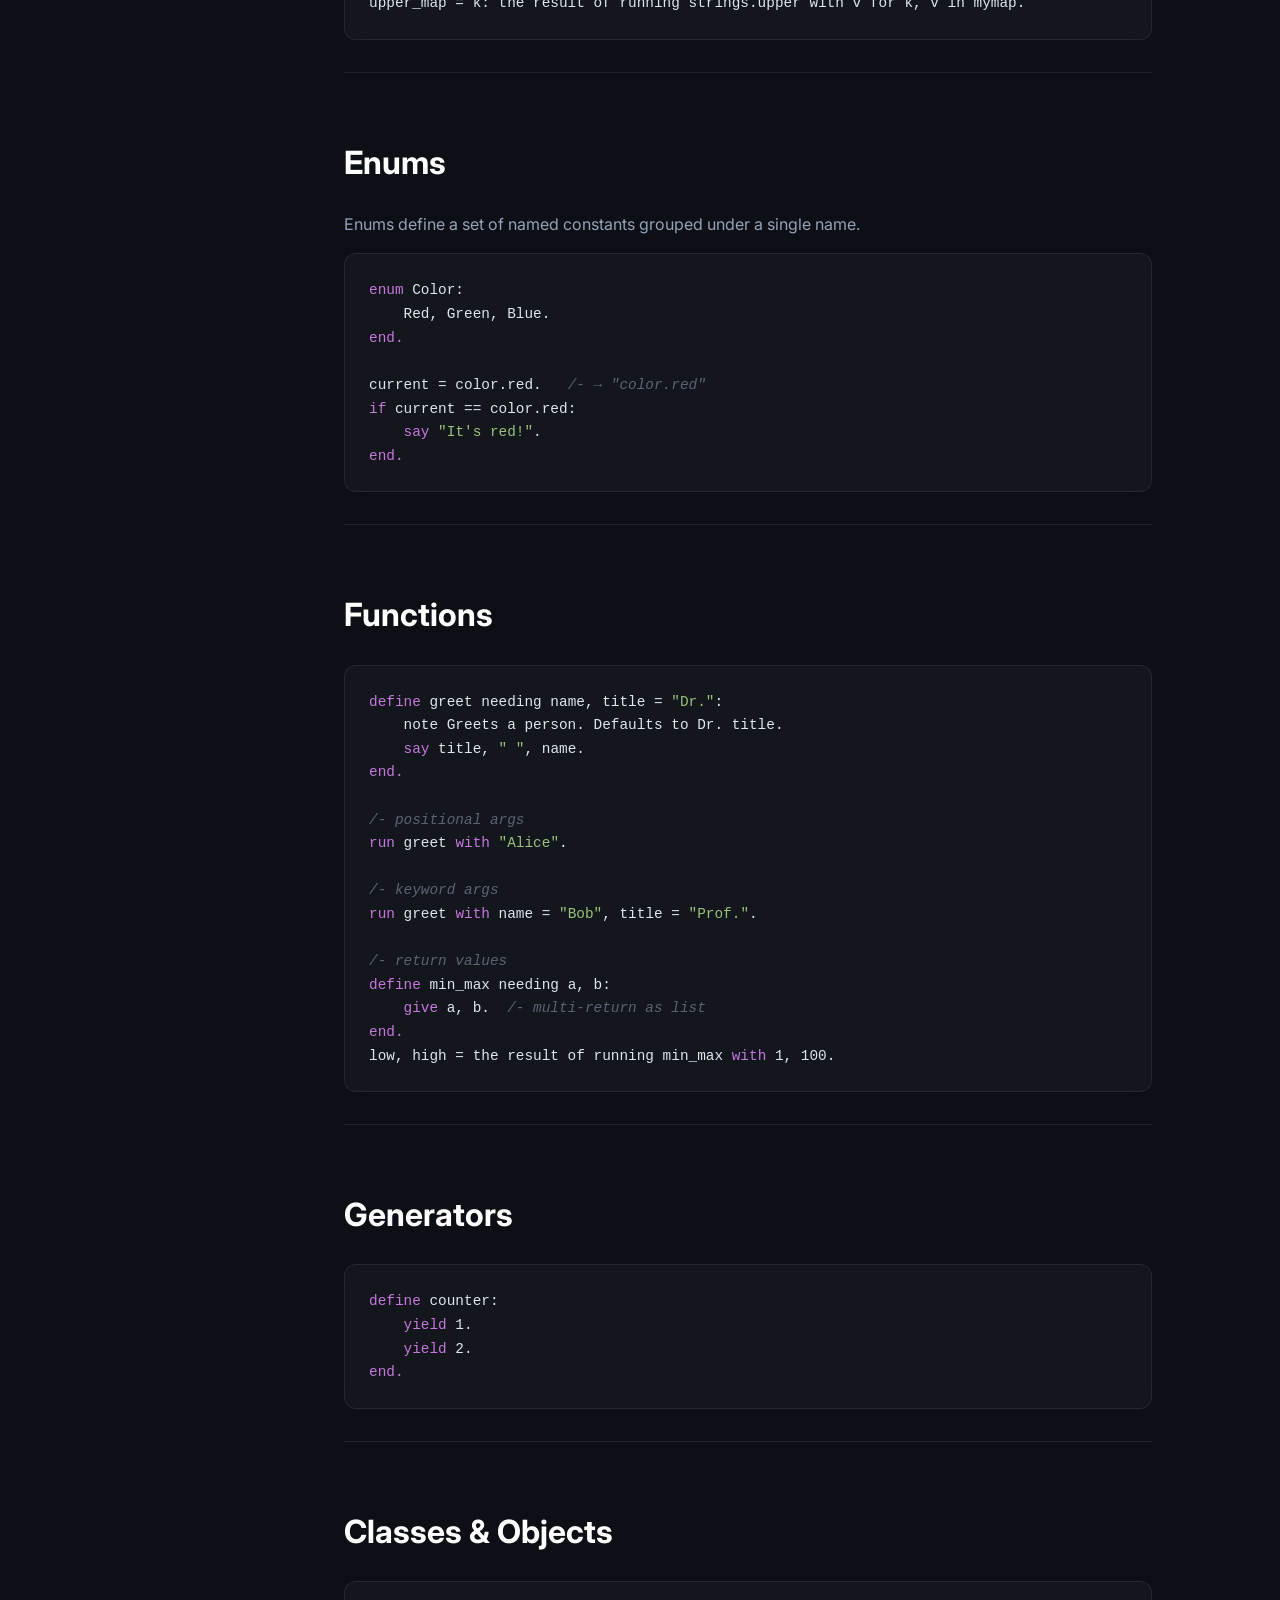
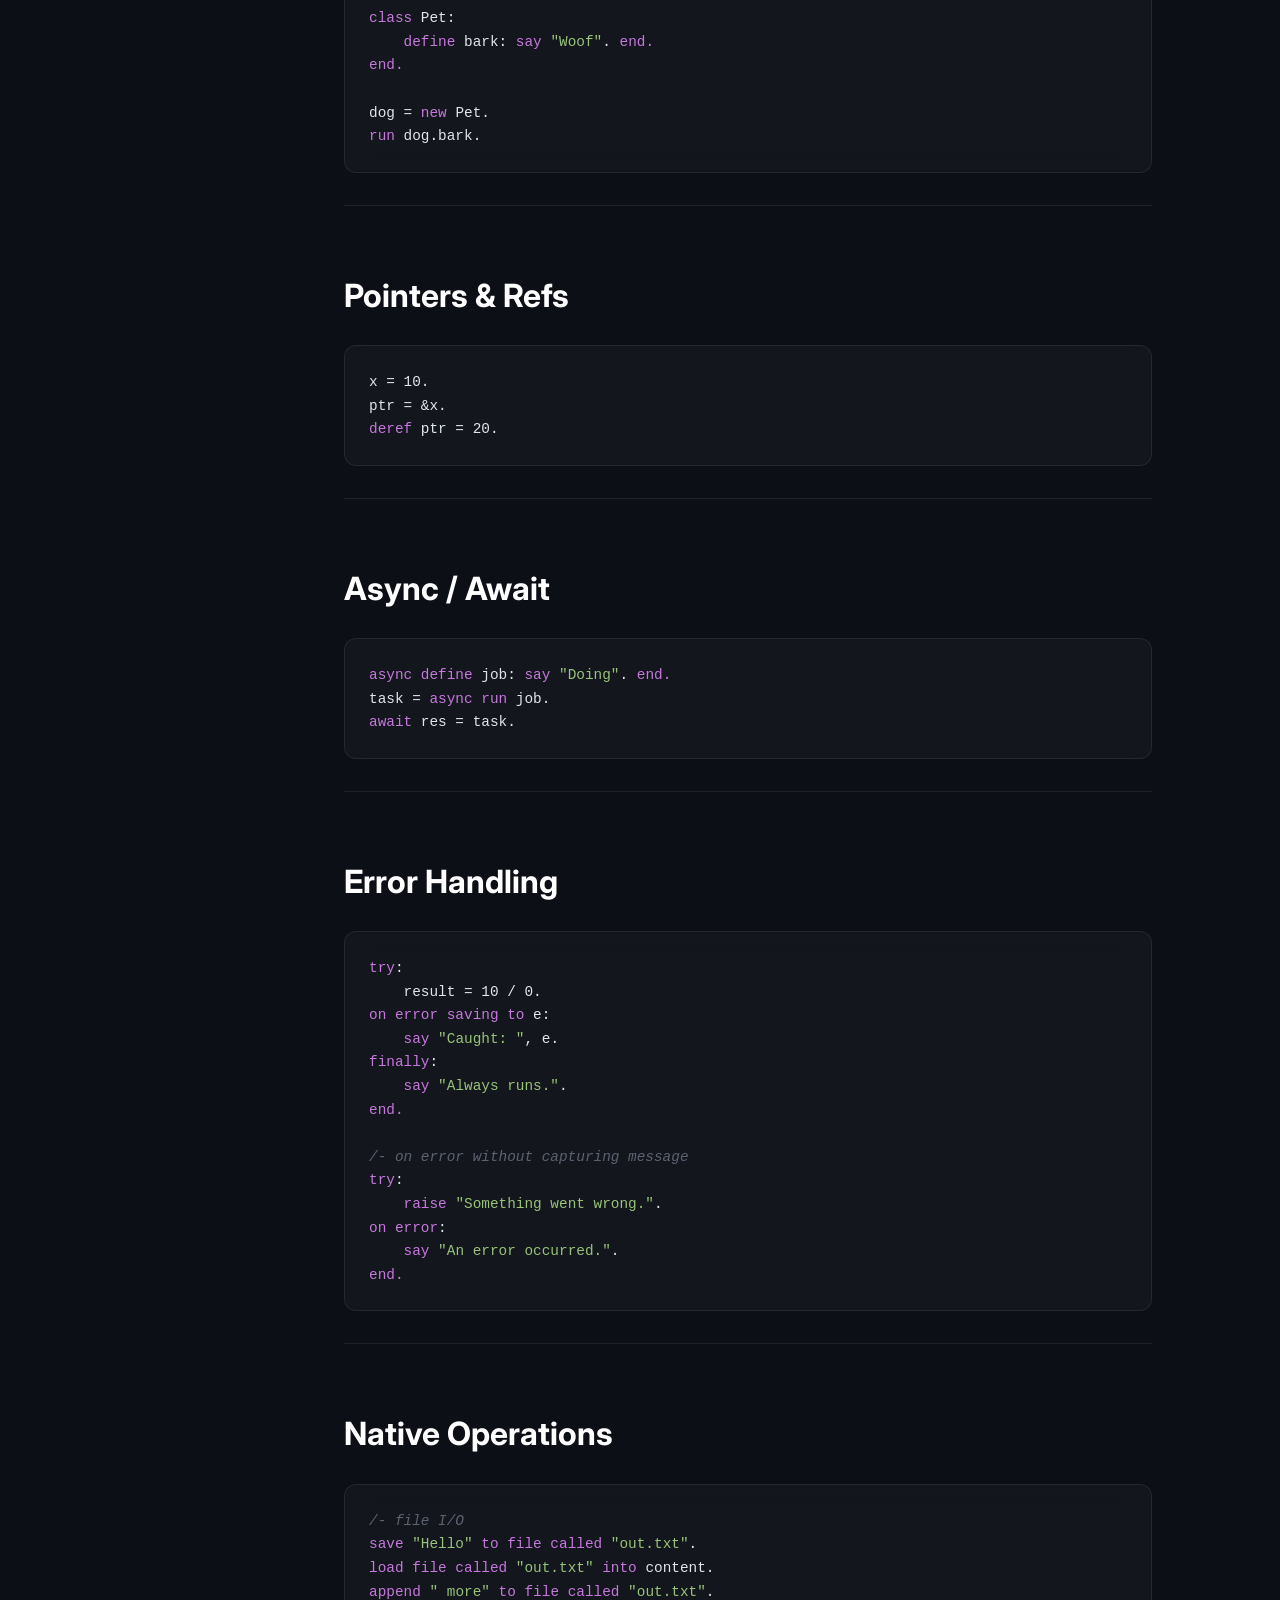
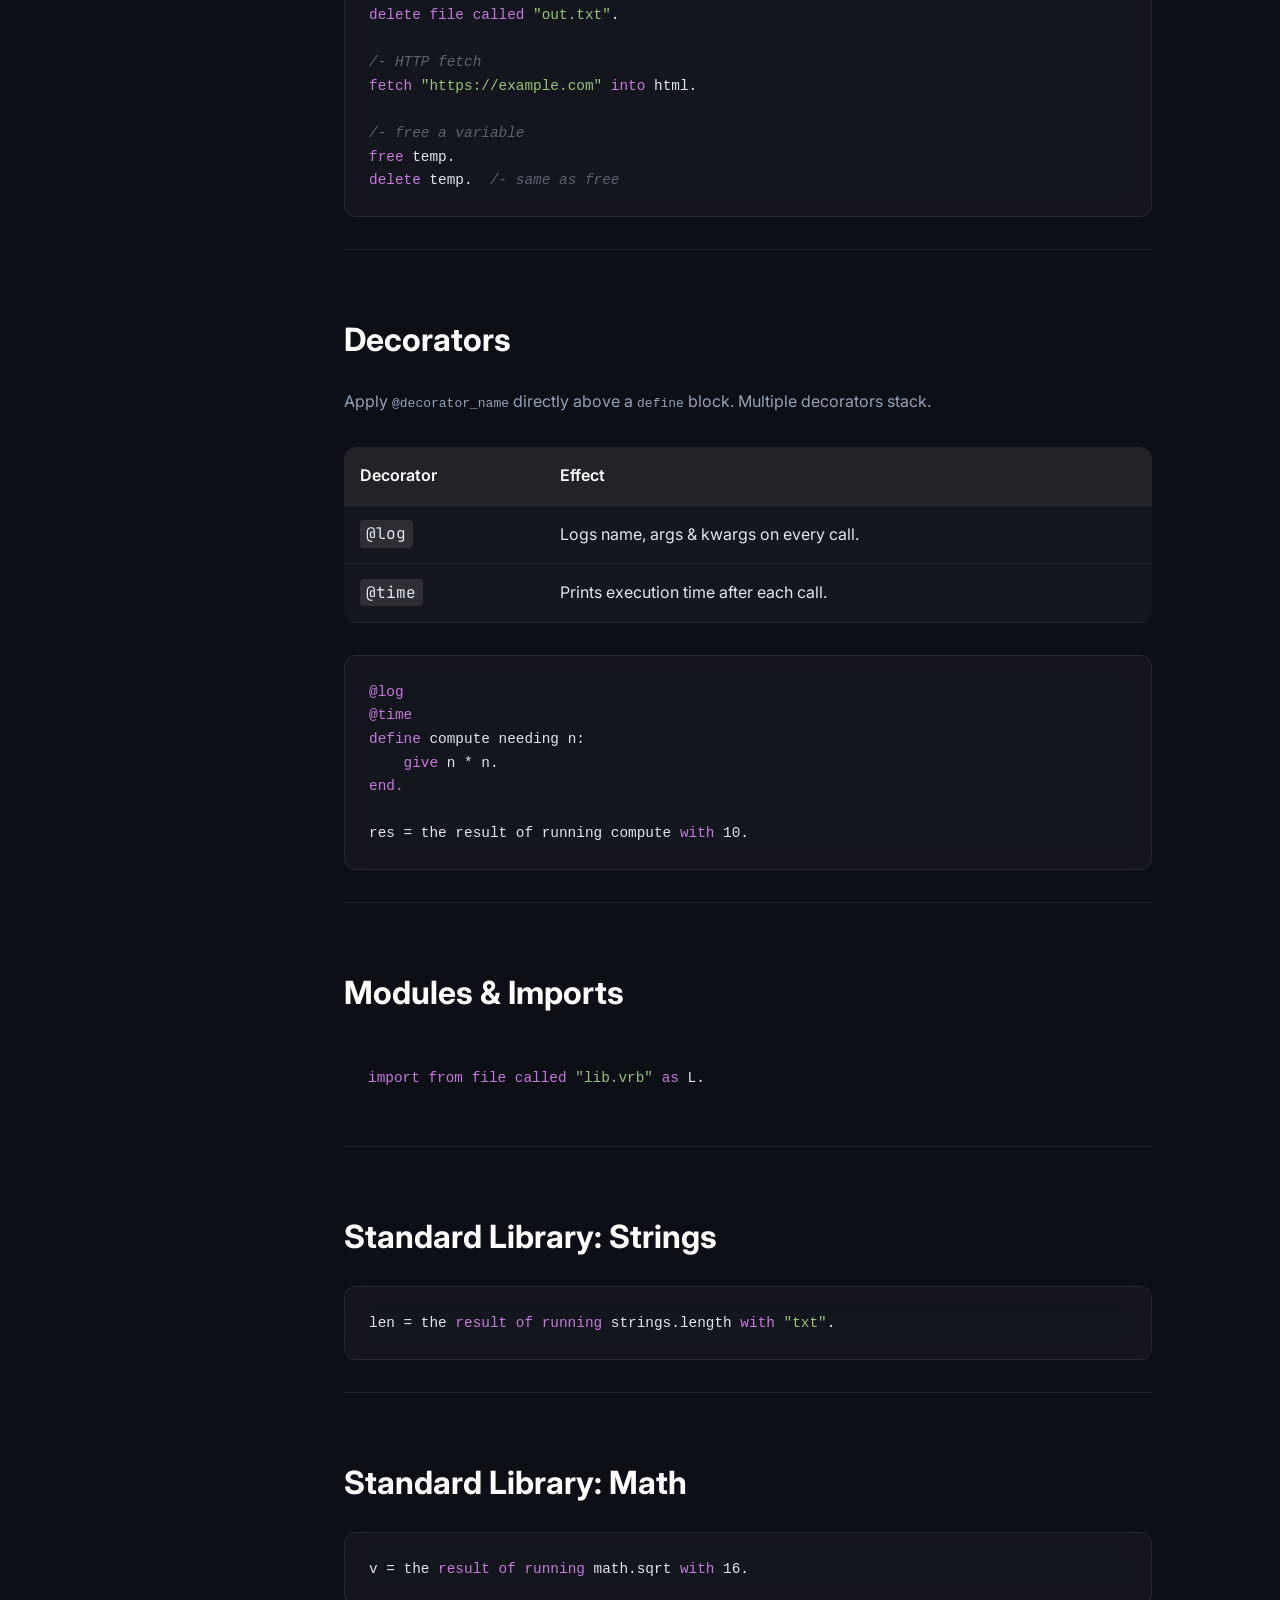
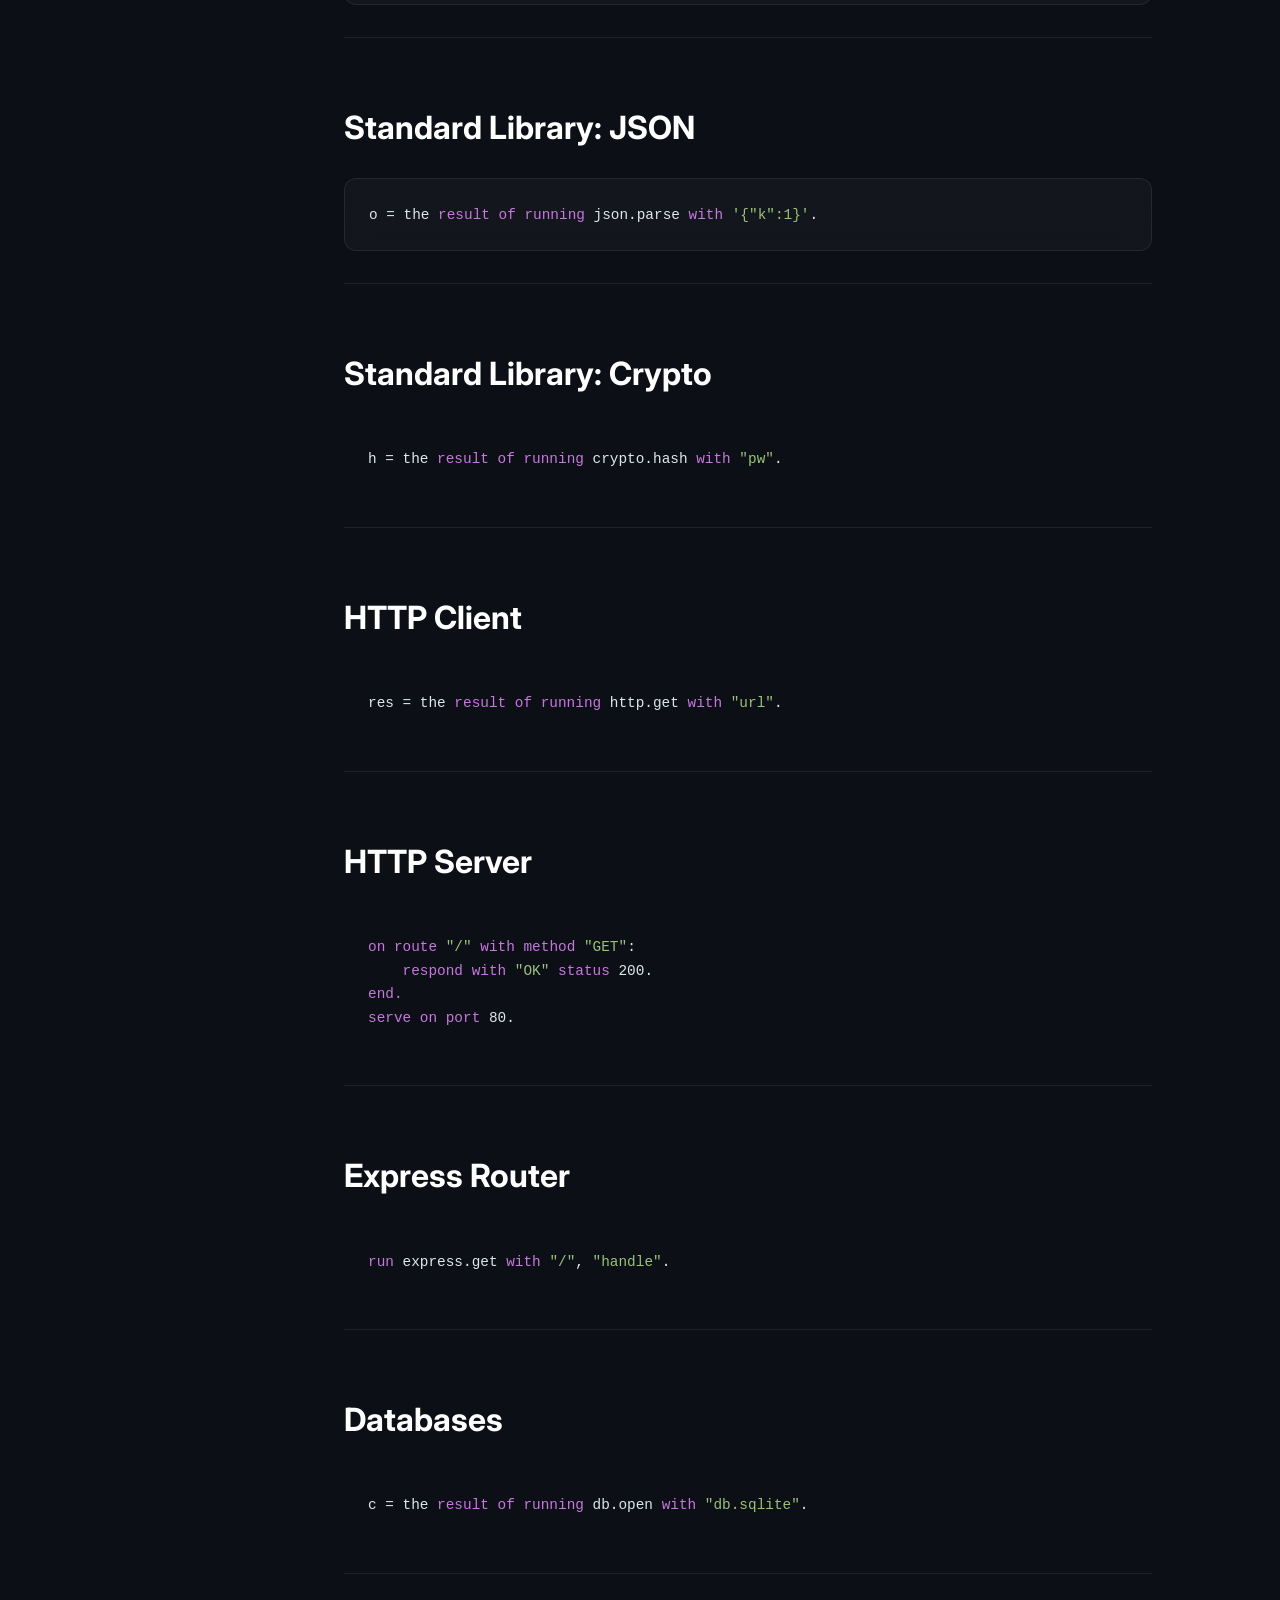
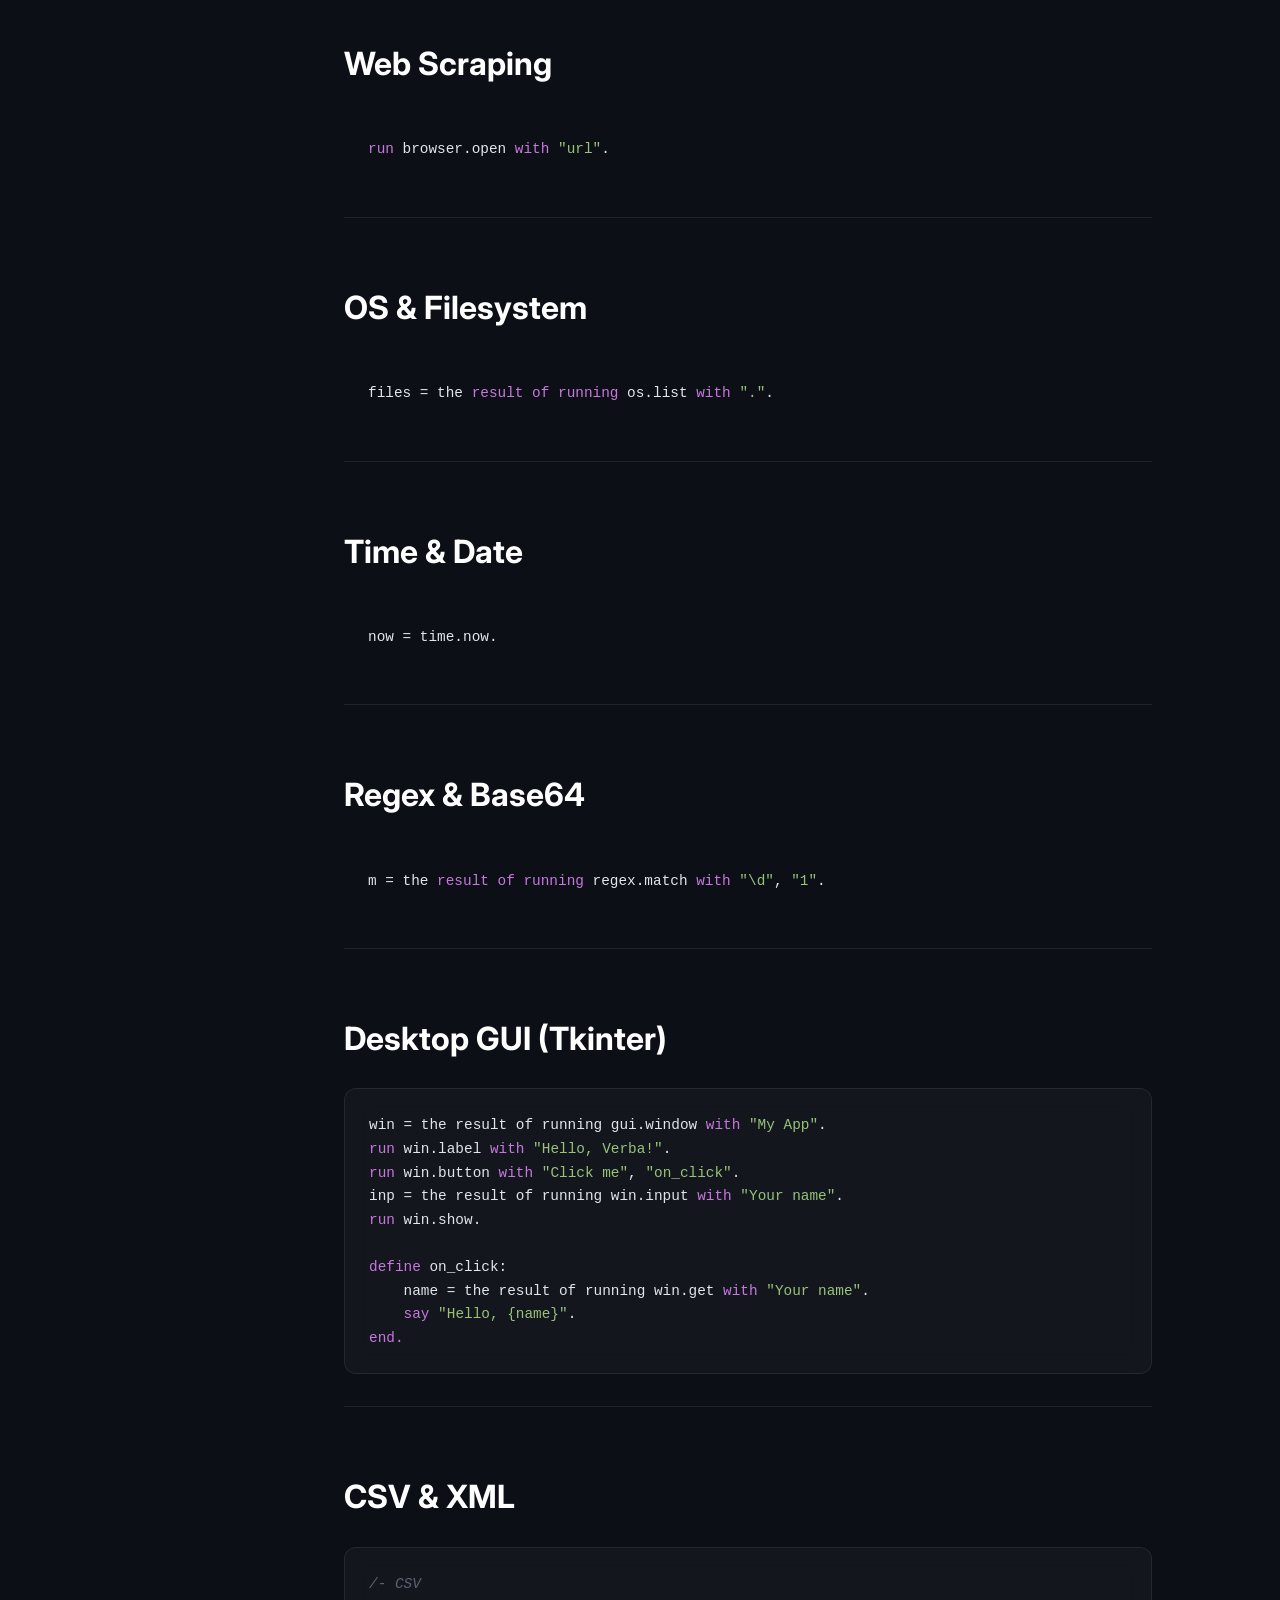
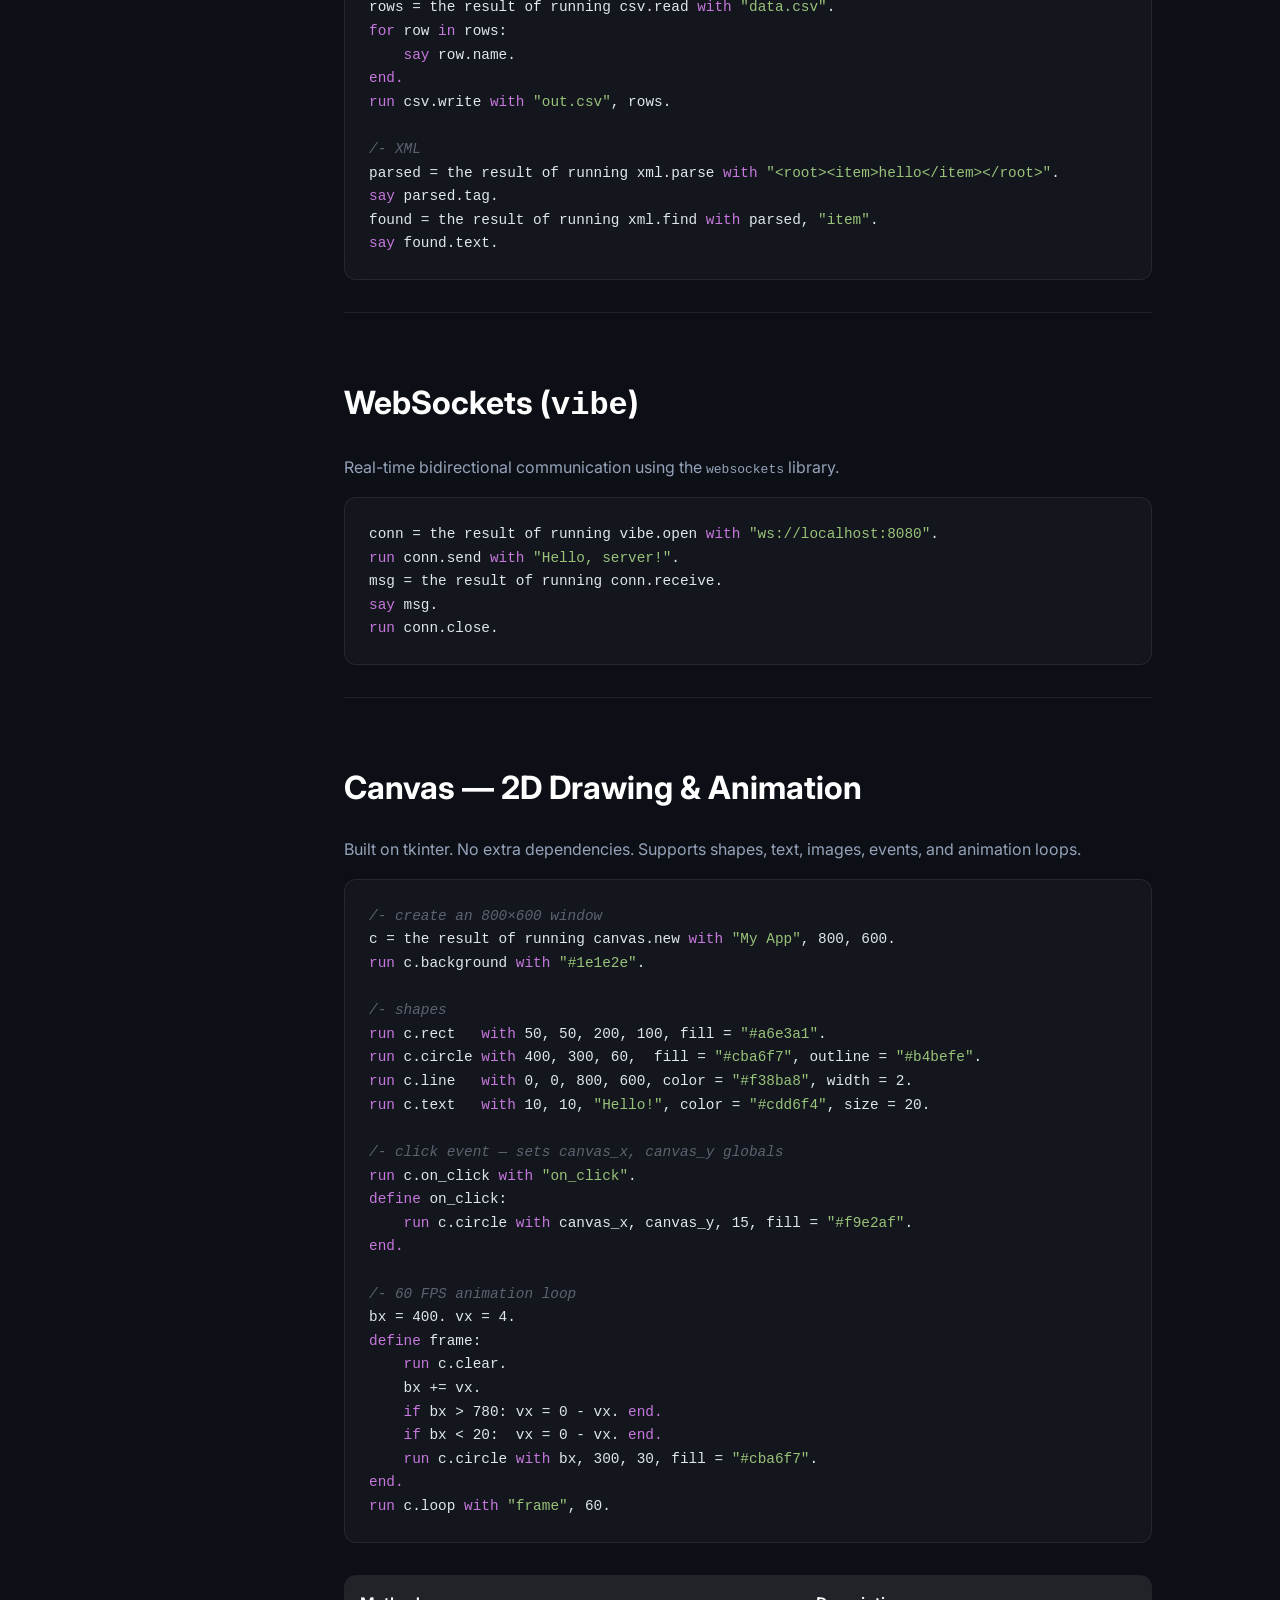
==== commit bc67ff59: "feat: Add 2D drawing and animation support with canvas module" ====
--- a/docs/index.html
+++ b/docs/index.html
@@ -584,6 +584,68 @@
 <span class="keyword">run</span> conn.close.</code></pre>
             </div>
         </section>
+        </section>
+
+        <section id="stdlib-canvas" class="section">
+            <h2>Canvas — 2D Drawing &amp; Animation</h2>
+            <p>Built on tkinter. No extra dependencies. Supports shapes, text, images, events, and animation loops.</p>
+            <div class="code-block glass">
+                <pre><code><span class="comment">/- create an 800×600 window</span>
+c = the result of running canvas.new <span class="keyword">with</span> <span class="string">"My App"</span>, 800, 600.
+<span class="keyword">run</span> c.background <span class="keyword">with</span> <span class="string">"#1e1e2e"</span>.
+
+<span class="comment">/- shapes</span>
+<span class="keyword">run</span> c.rect   <span class="keyword">with</span> 50, 50, 200, 100, fill = <span class="string">"#a6e3a1"</span>.
+<span class="keyword">run</span> c.circle <span class="keyword">with</span> 400, 300, 60,  fill = <span class="string">"#cba6f7"</span>, outline = <span class="string">"#b4befe"</span>.
+<span class="keyword">run</span> c.line   <span class="keyword">with</span> 0, 0, 800, 600, color = <span class="string">"#f38ba8"</span>, width = 2.
+<span class="keyword">run</span> c.text   <span class="keyword">with</span> 10, 10, <span class="string">"Hello!"</span>, color = <span class="string">"#cdd6f4"</span>, size = 20.
+
+<span class="comment">/- click event — sets canvas_x, canvas_y globals</span>
+<span class="keyword">run</span> c.on_click <span class="keyword">with</span> <span class="string">"on_click"</span>.
+<span class="keyword">define</span> on_click:
+    <span class="keyword">run</span> c.circle <span class="keyword">with</span> canvas_x, canvas_y, 15, fill = <span class="string">"#f9e2af"</span>.
+<span class="keyword">end.</span>
+
+<span class="comment">/- 60 FPS animation loop</span>
+bx = 400. vx = 4.
+<span class="keyword">define</span> frame:
+    <span class="keyword">run</span> c.clear.
+    bx += vx.
+    <span class="keyword">if</span> bx &gt; 780: vx = 0 - vx. <span class="keyword">end.</span>
+    <span class="keyword">if</span> bx &lt; 20:  vx = 0 - vx. <span class="keyword">end.</span>
+    <span class="keyword">run</span> c.circle <span class="keyword">with</span> bx, 300, 30, fill = <span class="string">"#cba6f7"</span>.
+<span class="keyword">end.</span>
+<span class="keyword">run</span> c.loop <span class="keyword">with</span> <span class="string">"frame"</span>, 60.</code></pre>
+            </div>
+            <div class="table-container">
+                <table>
+                    <thead><tr><th>Method</th><th>Description</th></tr></thead>
+                    <tbody>
+                        <tr><td><code>canvas.new</code> with title, w, h</td><td>Create canvas window</td></tr>
+                        <tr><td><code>c.background</code> with color</td><td>Fill background</td></tr>
+                        <tr><td><code>c.rect</code> with x, y, w, h, fill, outline, width</td><td>Rectangle</td></tr>
+                        <tr><td><code>c.circle</code> with cx, cy, r, fill, outline, width</td><td>Circle</td></tr>
+                        <tr><td><code>c.ellipse</code> with cx, cy, rx, ry, fill, outline</td><td>Ellipse</td></tr>
+                        <tr><td><code>c.line</code> with x1, y1, x2, y2, color, width</td><td>Line</td></tr>
+                        <tr><td><code>c.polygon</code> with "x1,y1,x2,y2,...", fill, outline</td><td>Polygon</td></tr>
+                        <tr><td><code>c.arc</code> with x, y, r, start, extent, fill, outline, width</td><td>Arc segment</td></tr>
+                        <tr><td><code>c.text</code> with x, y, text, color, size, font, bold</td><td>Draw text</td></tr>
+                        <tr><td><code>c.image</code> with x, y, path</td><td>PNG/GIF image</td></tr>
+                        <tr><td><code>c.move</code> with id, dx, dy</td><td>Move item by delta</td></tr>
+                        <tr><td><code>c.delete</code> with id</td><td>Remove item</td></tr>
+                        <tr><td><code>c.clear</code></td><td>Remove all items</td></tr>
+                        <tr><td><code>c.on_click</code> with callback</td><td>Left-click event (canvas_x, canvas_y)</td></tr>
+                        <tr><td><code>c.on_key</code> with callback</td><td>Key press event (canvas_key)</td></tr>
+                        <tr><td><code>c.on_motion</code> with callback</td><td>Mouse move event</td></tr>
+                        <tr><td><code>c.loop</code> with callback, fps</td><td>Animation loop</td></tr>
+                        <tr><td><code>c.update</code></td><td>Non-blocking refresh</td></tr>
+                        <tr><td><code>c.save</code> with path</td><td>Save as PostScript</td></tr>
+                        <tr><td><code>c.show</code></td><td>Open window (blocking)</td></tr>
+                        <tr><td><code>c.close</code></td><td>Destroy window</td></tr>
+                    </tbody>
+                </table>
+            </div>
+        </section>
 
         <section id="testing" class="section">
             <h2>Testing & Assert</h2>
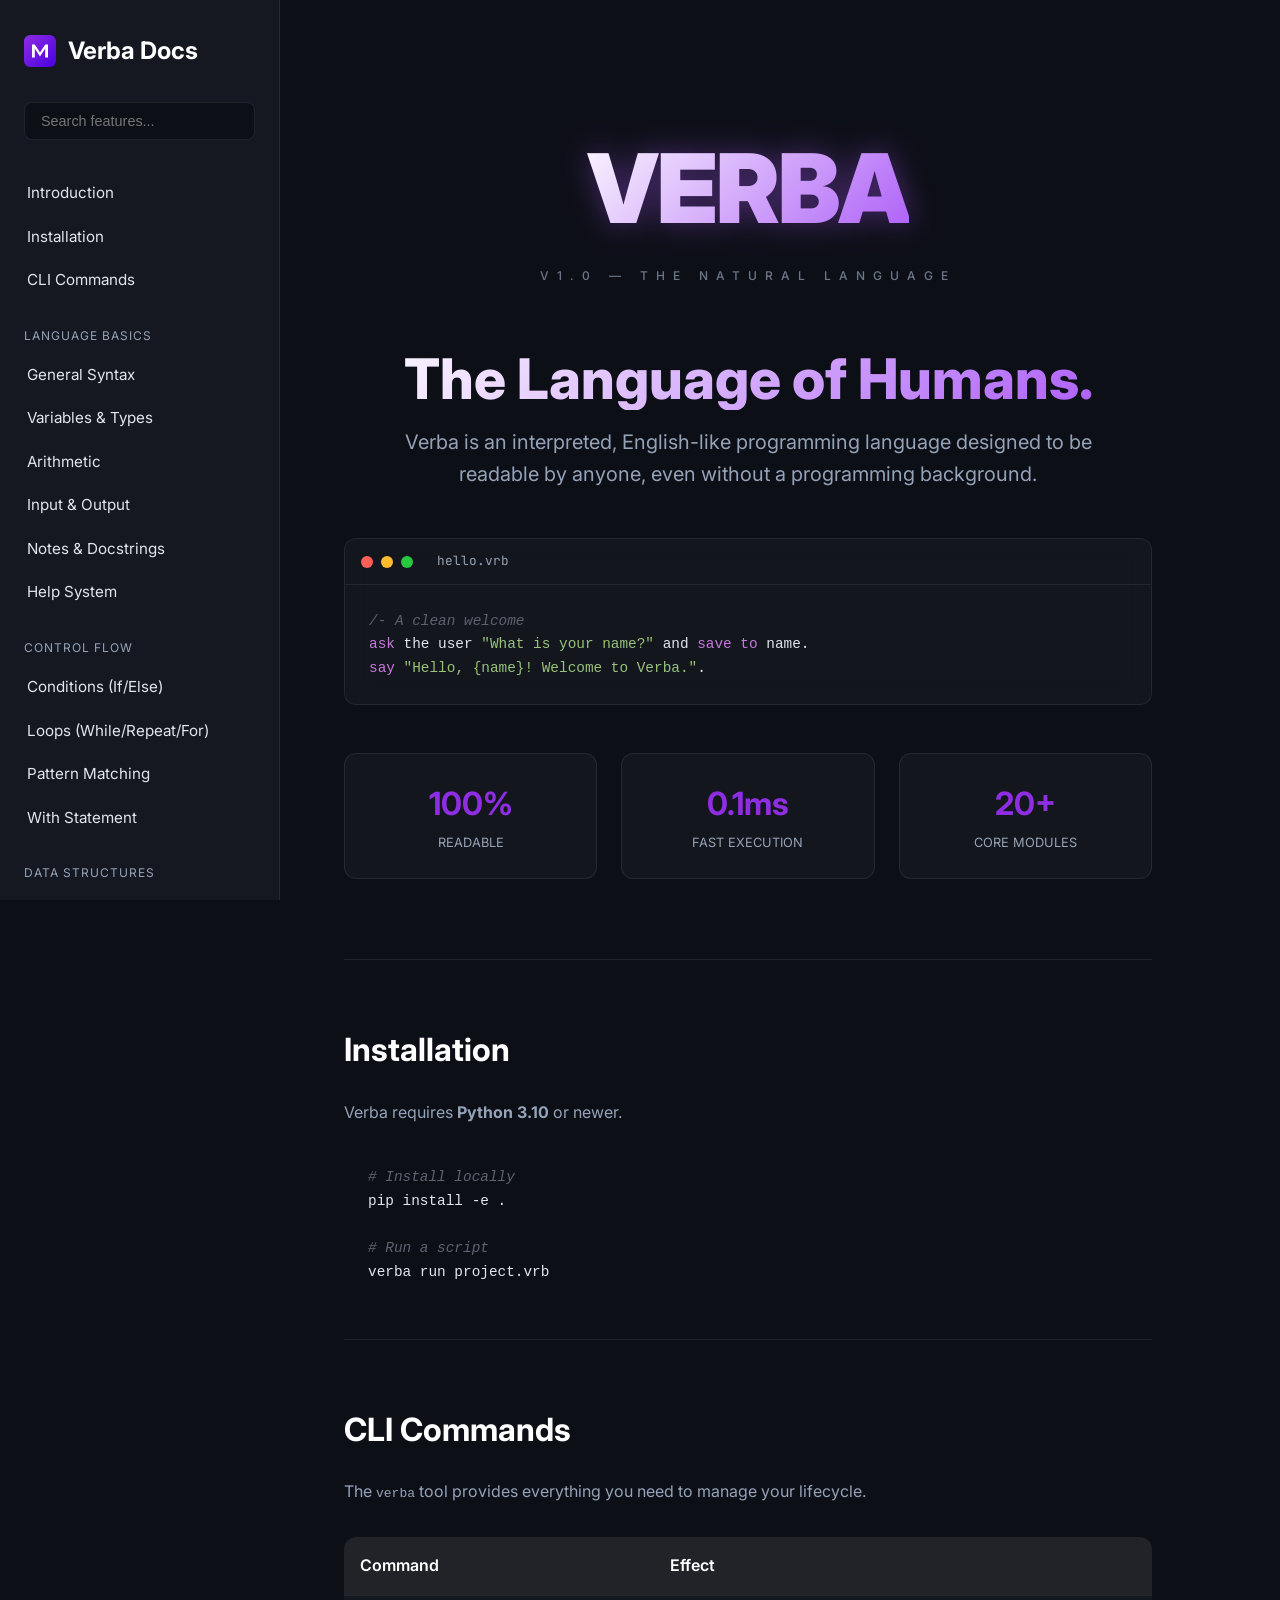
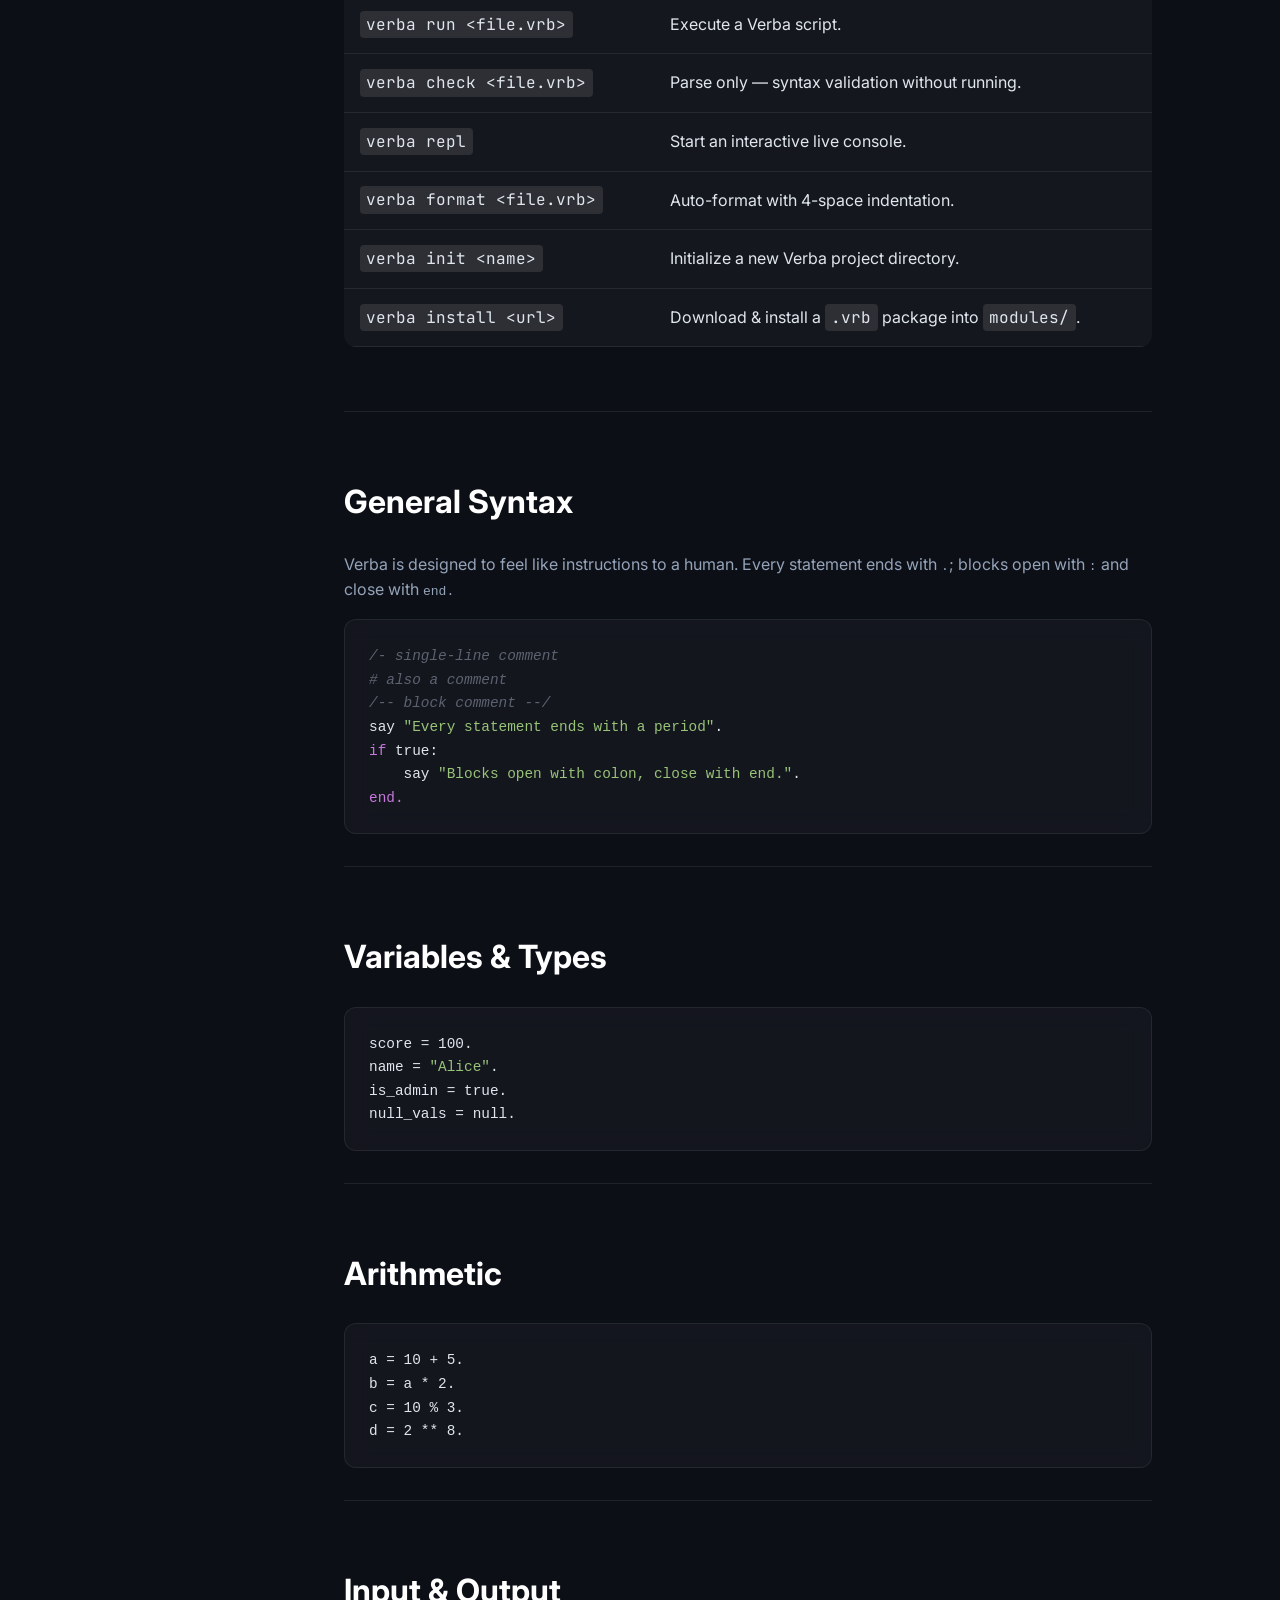
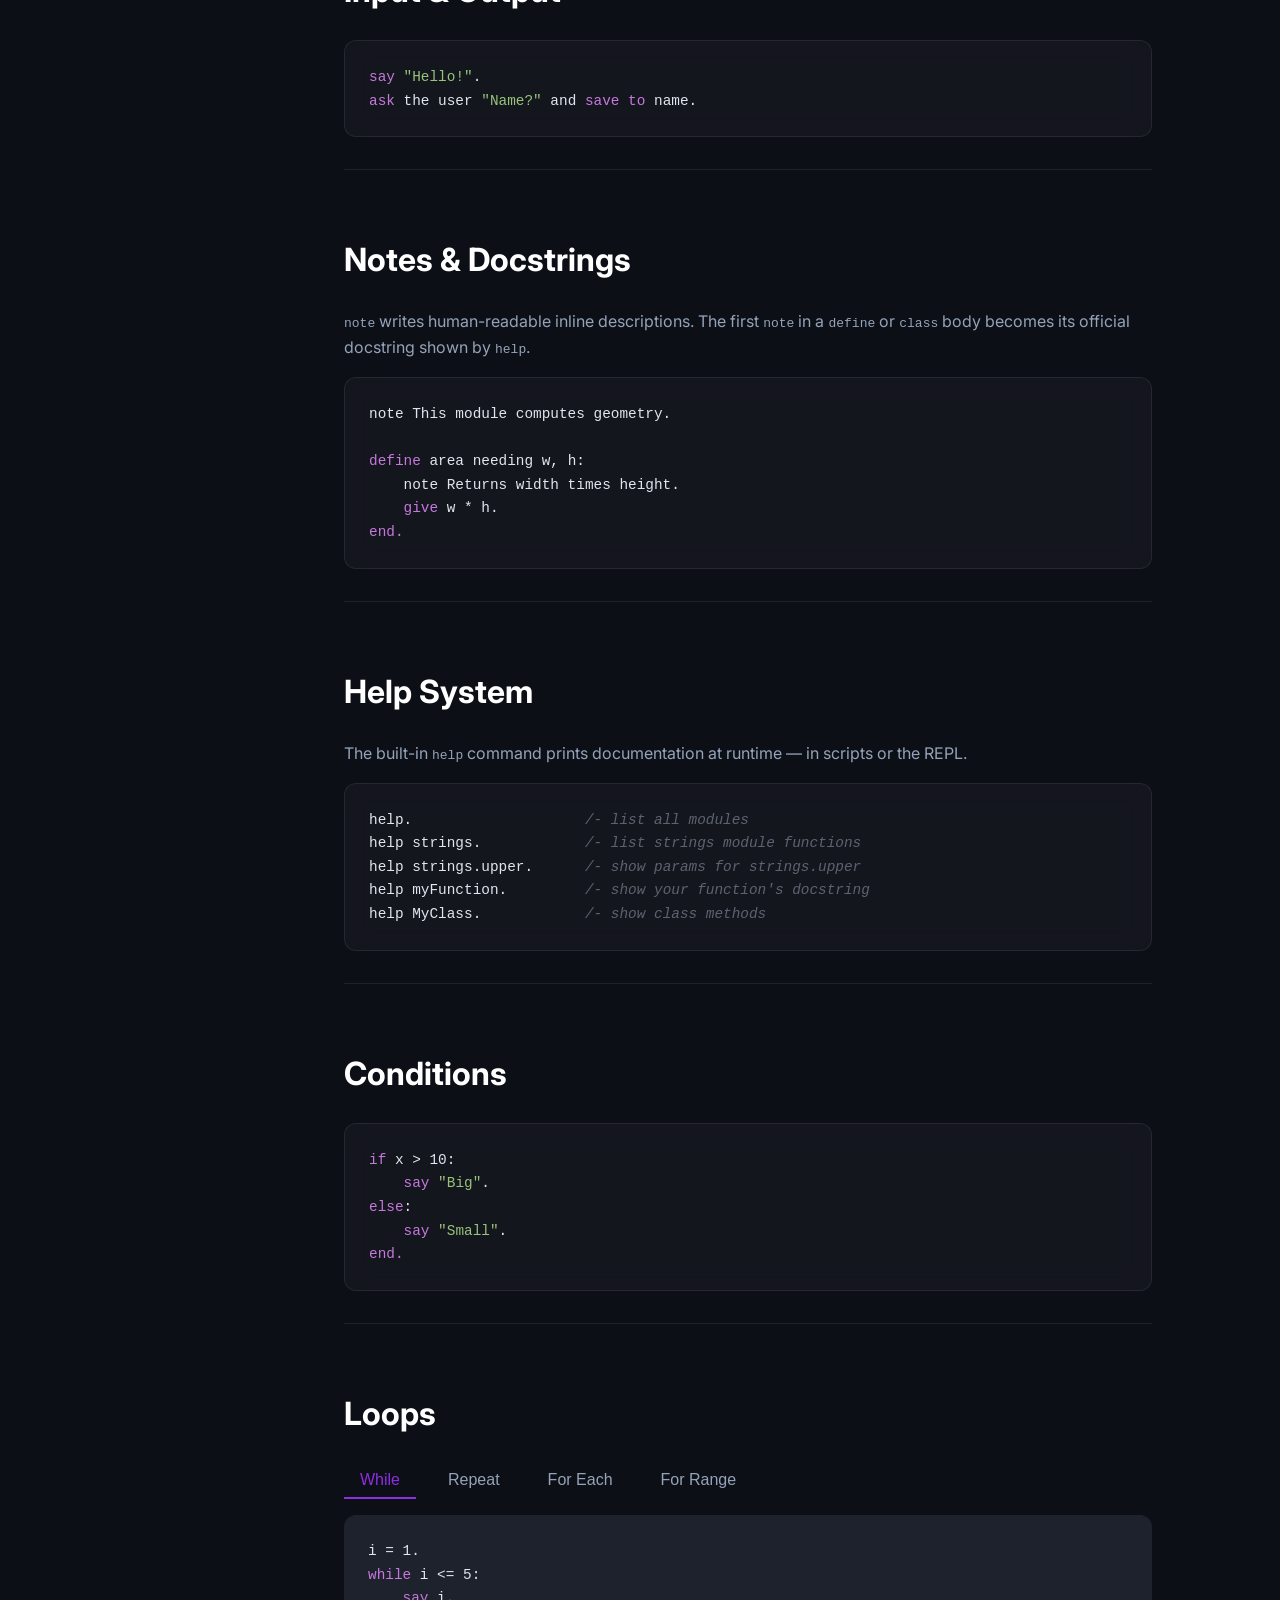
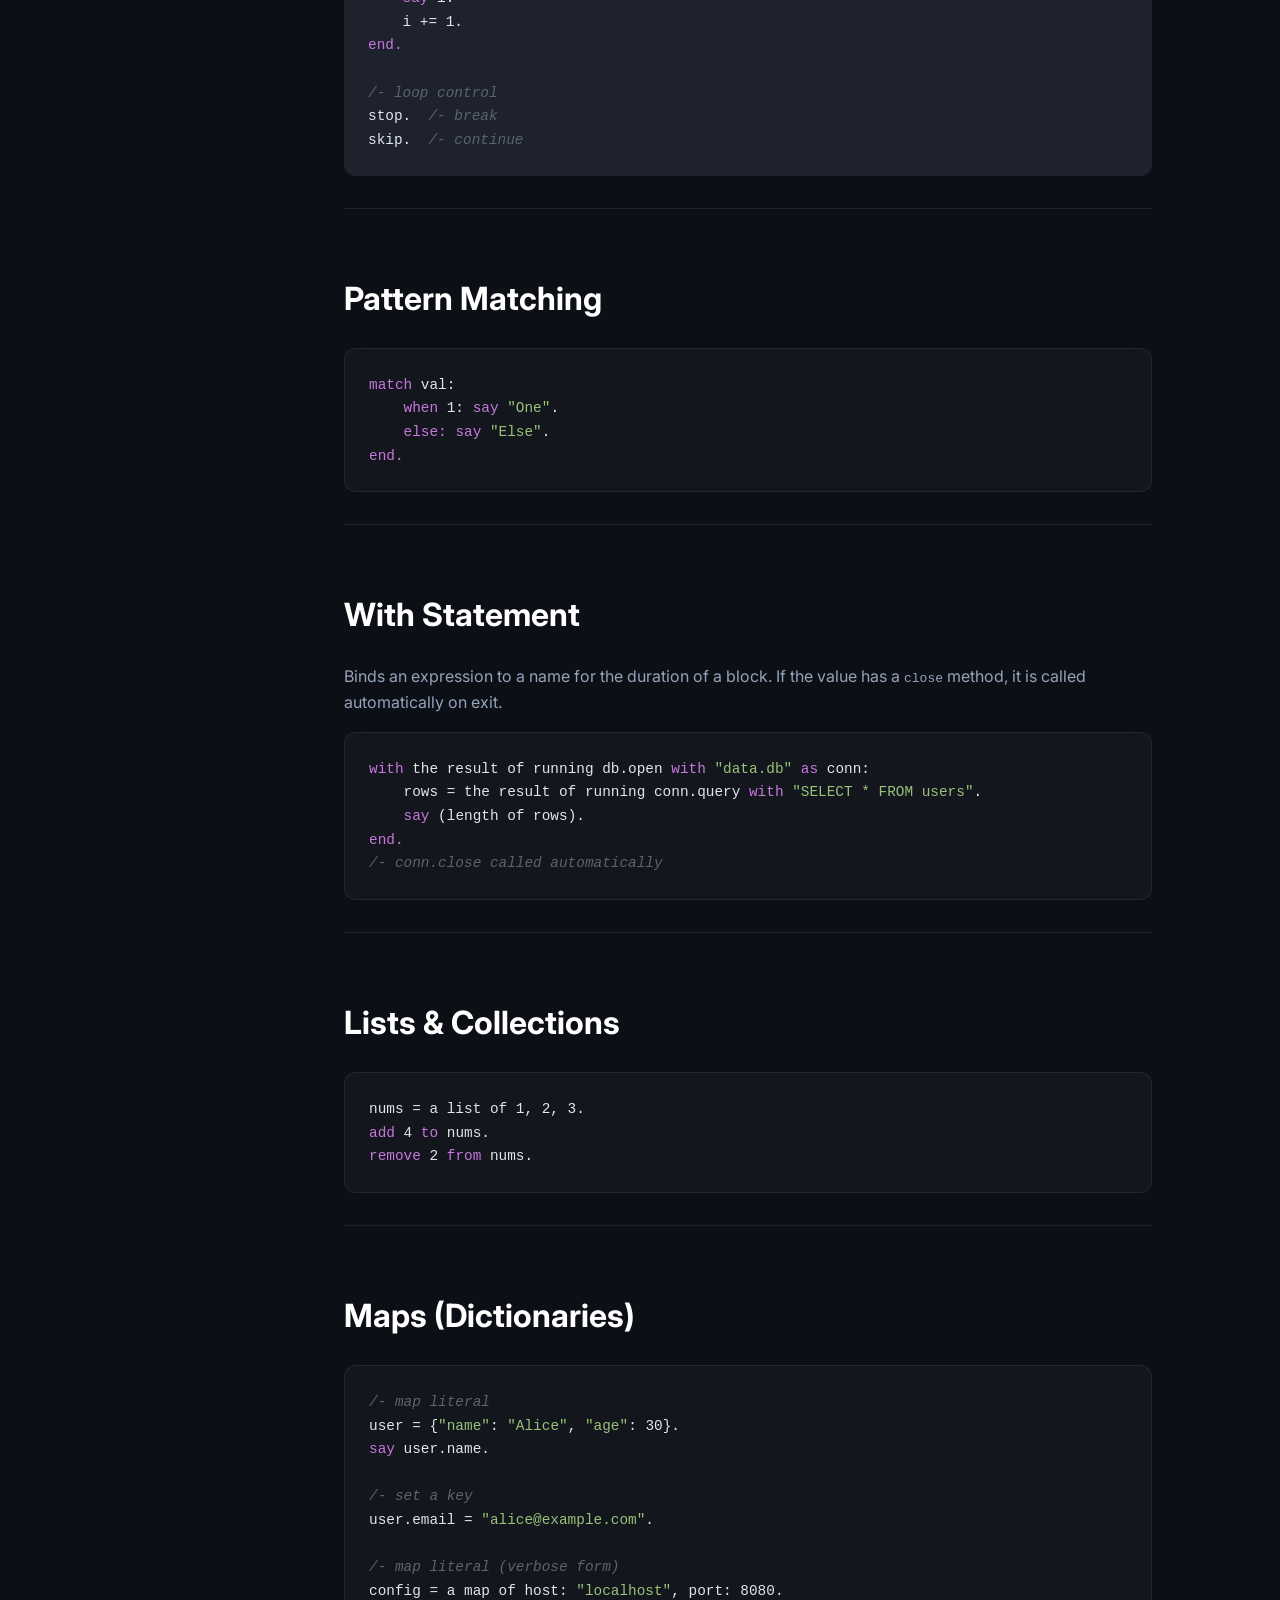
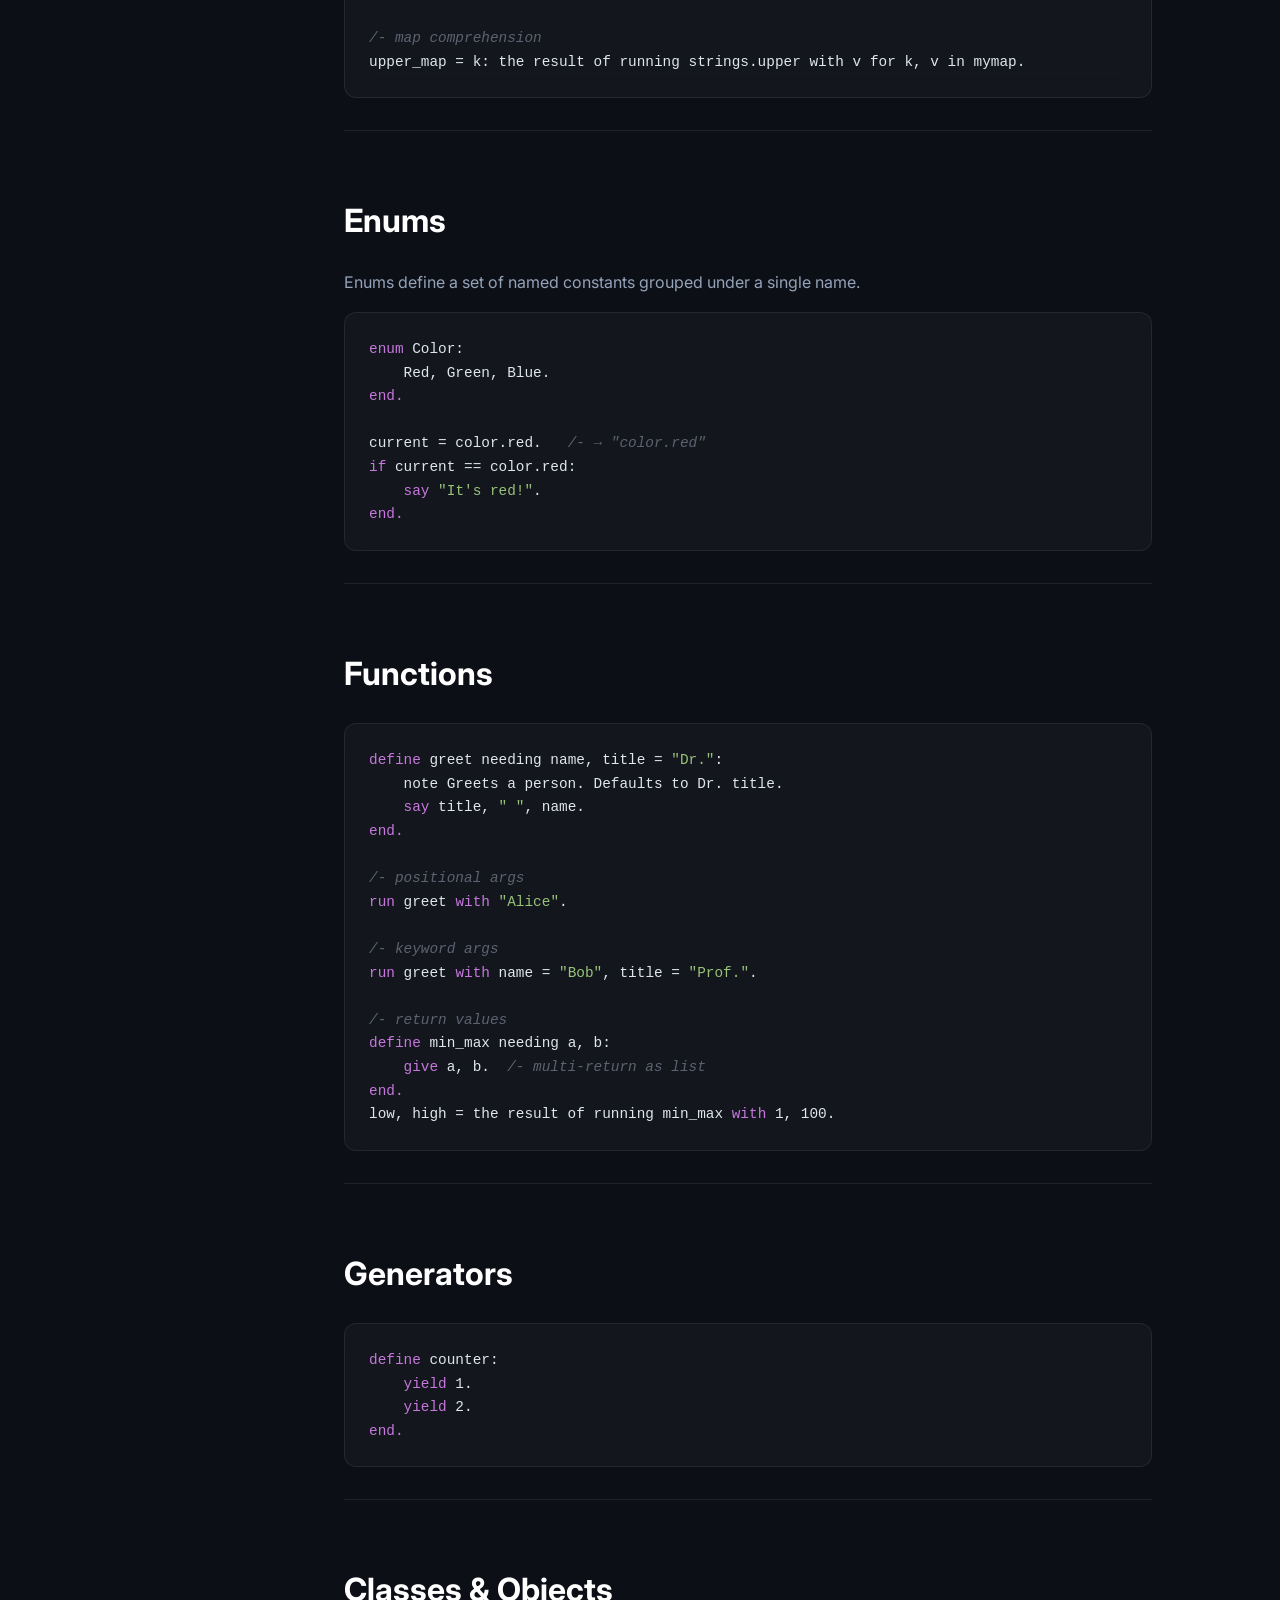
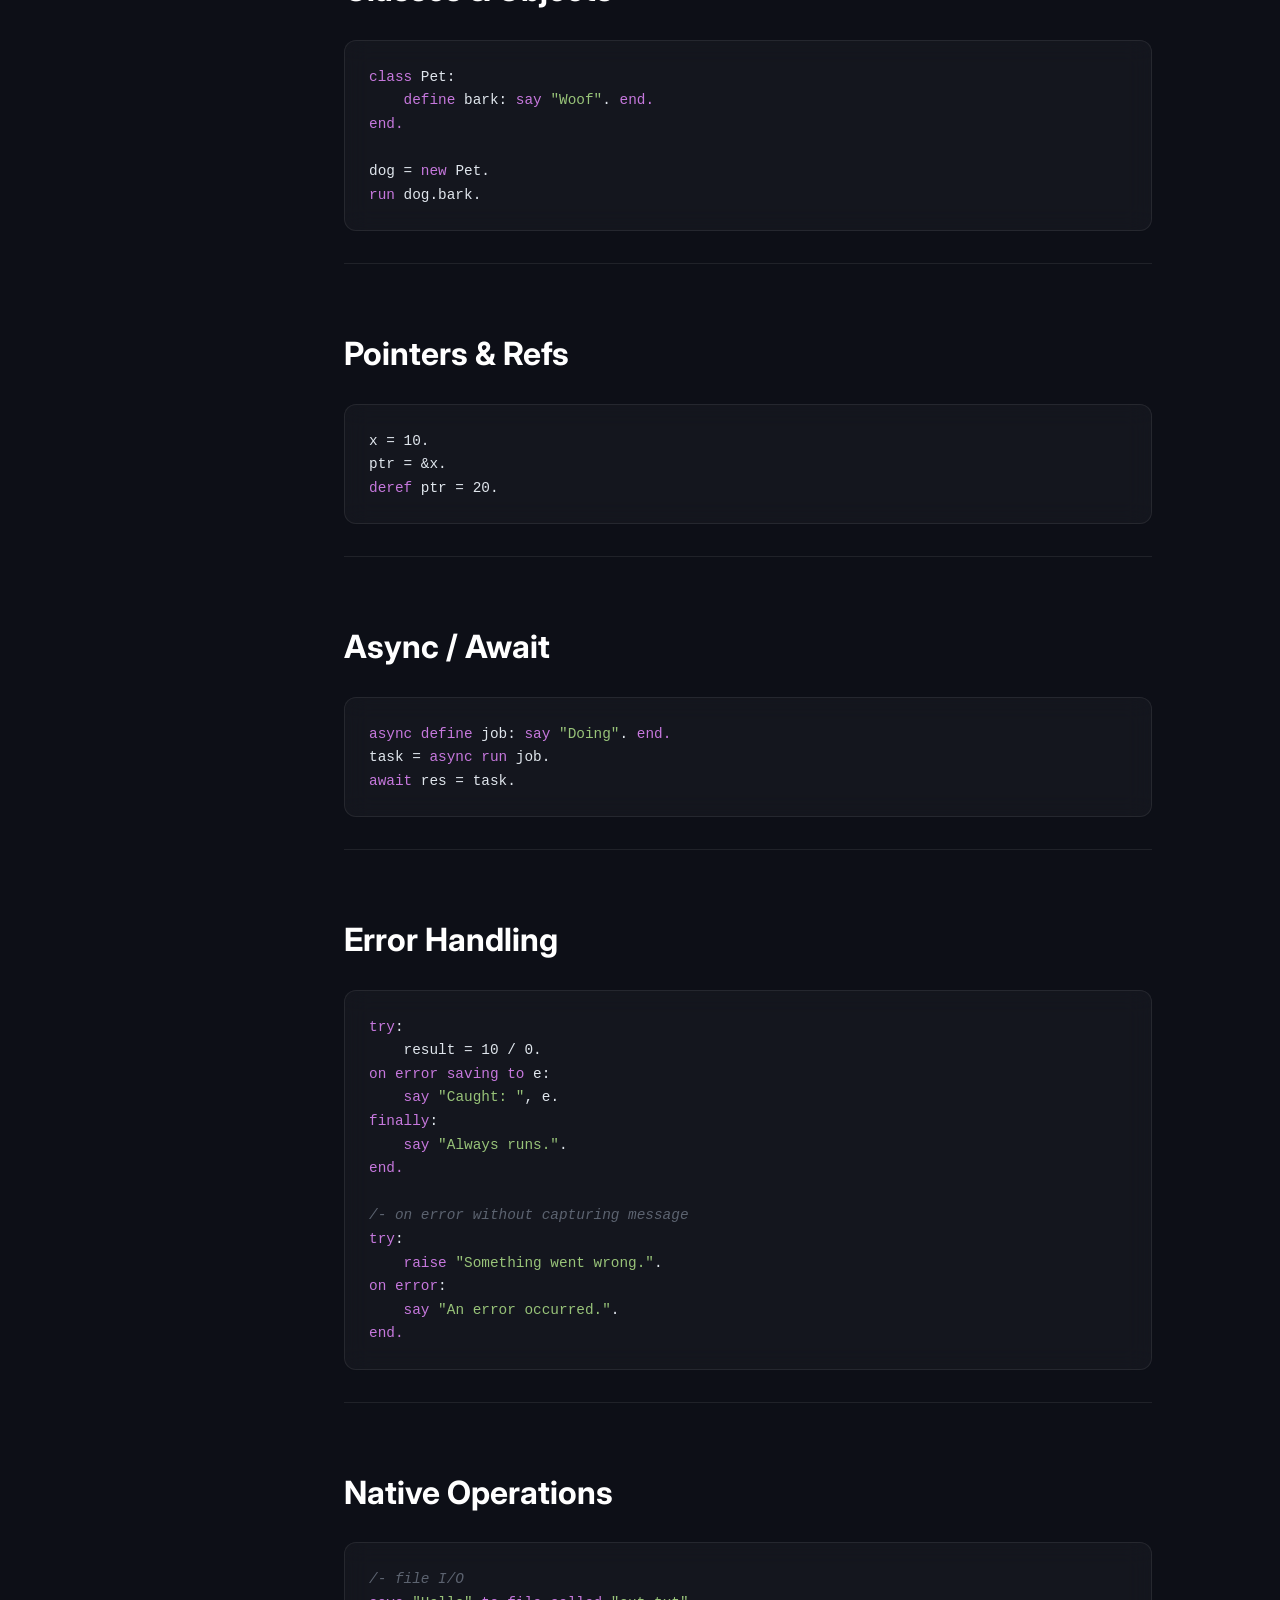
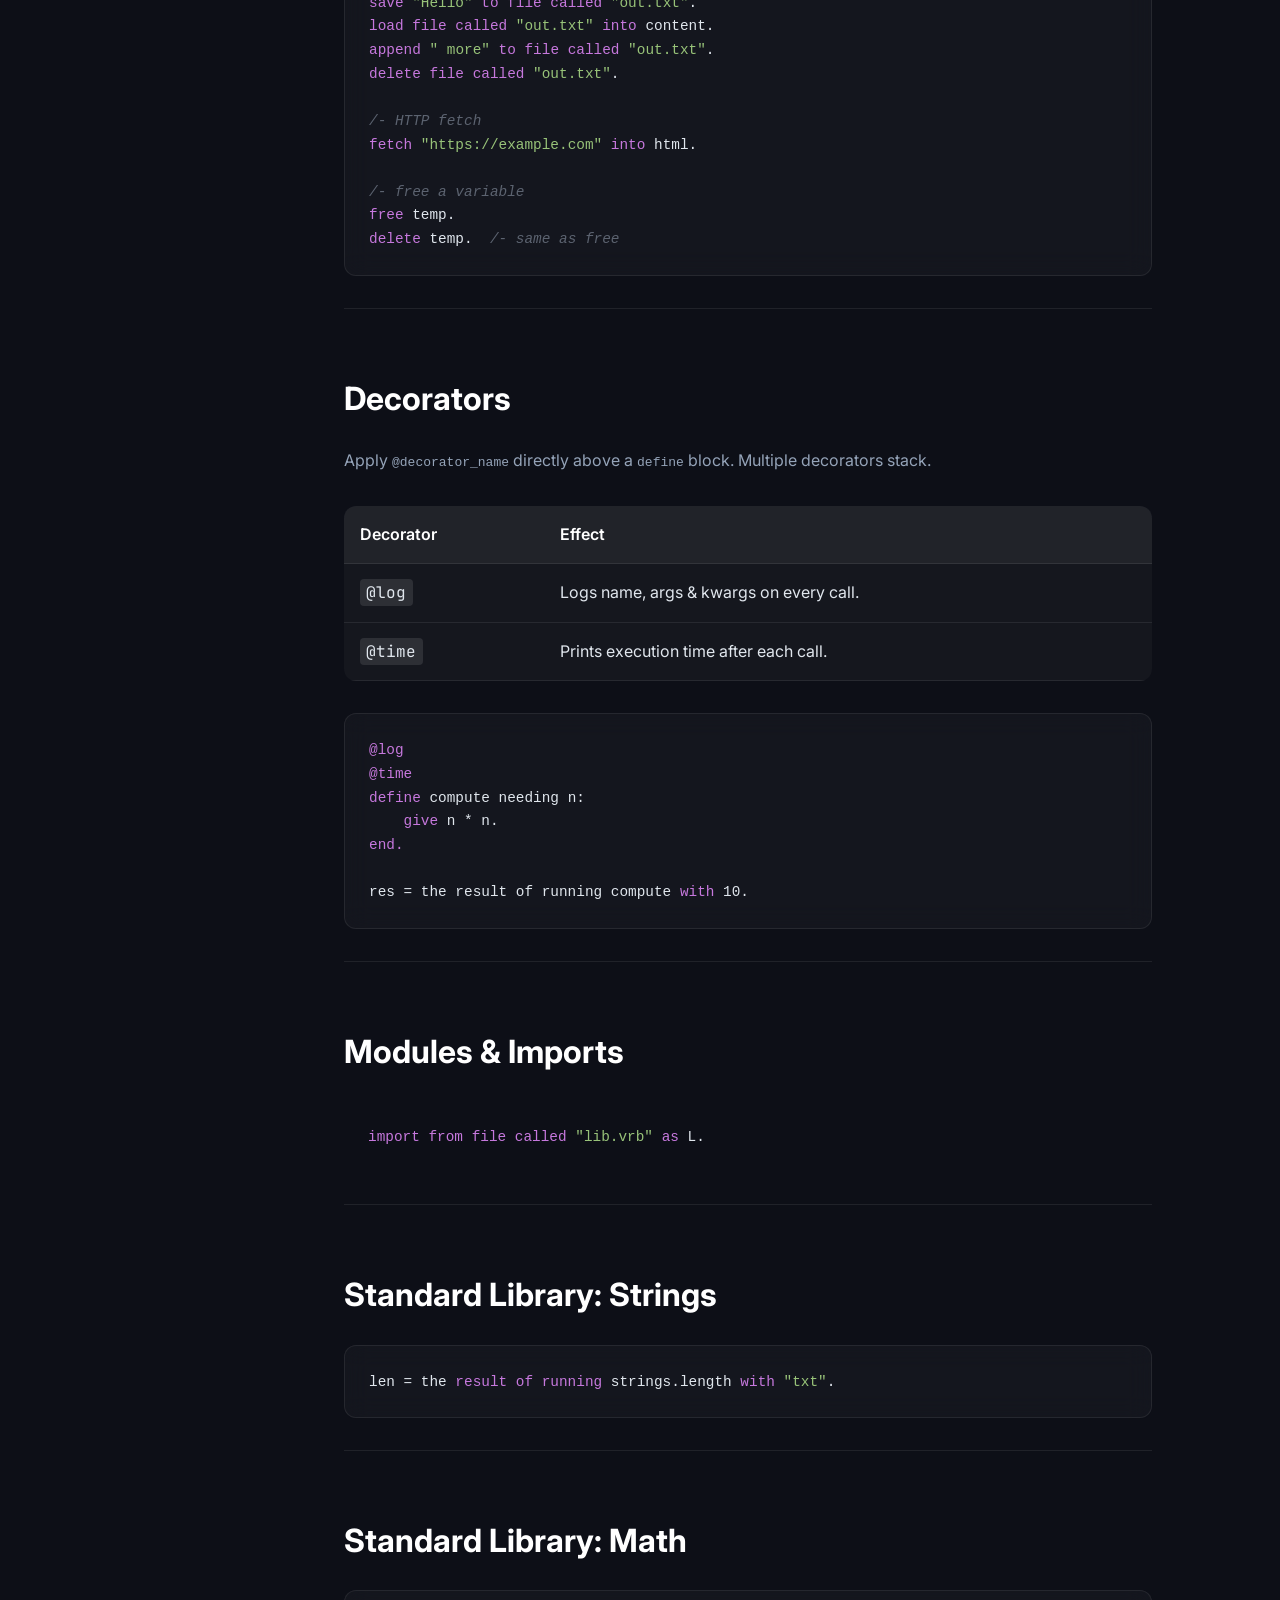
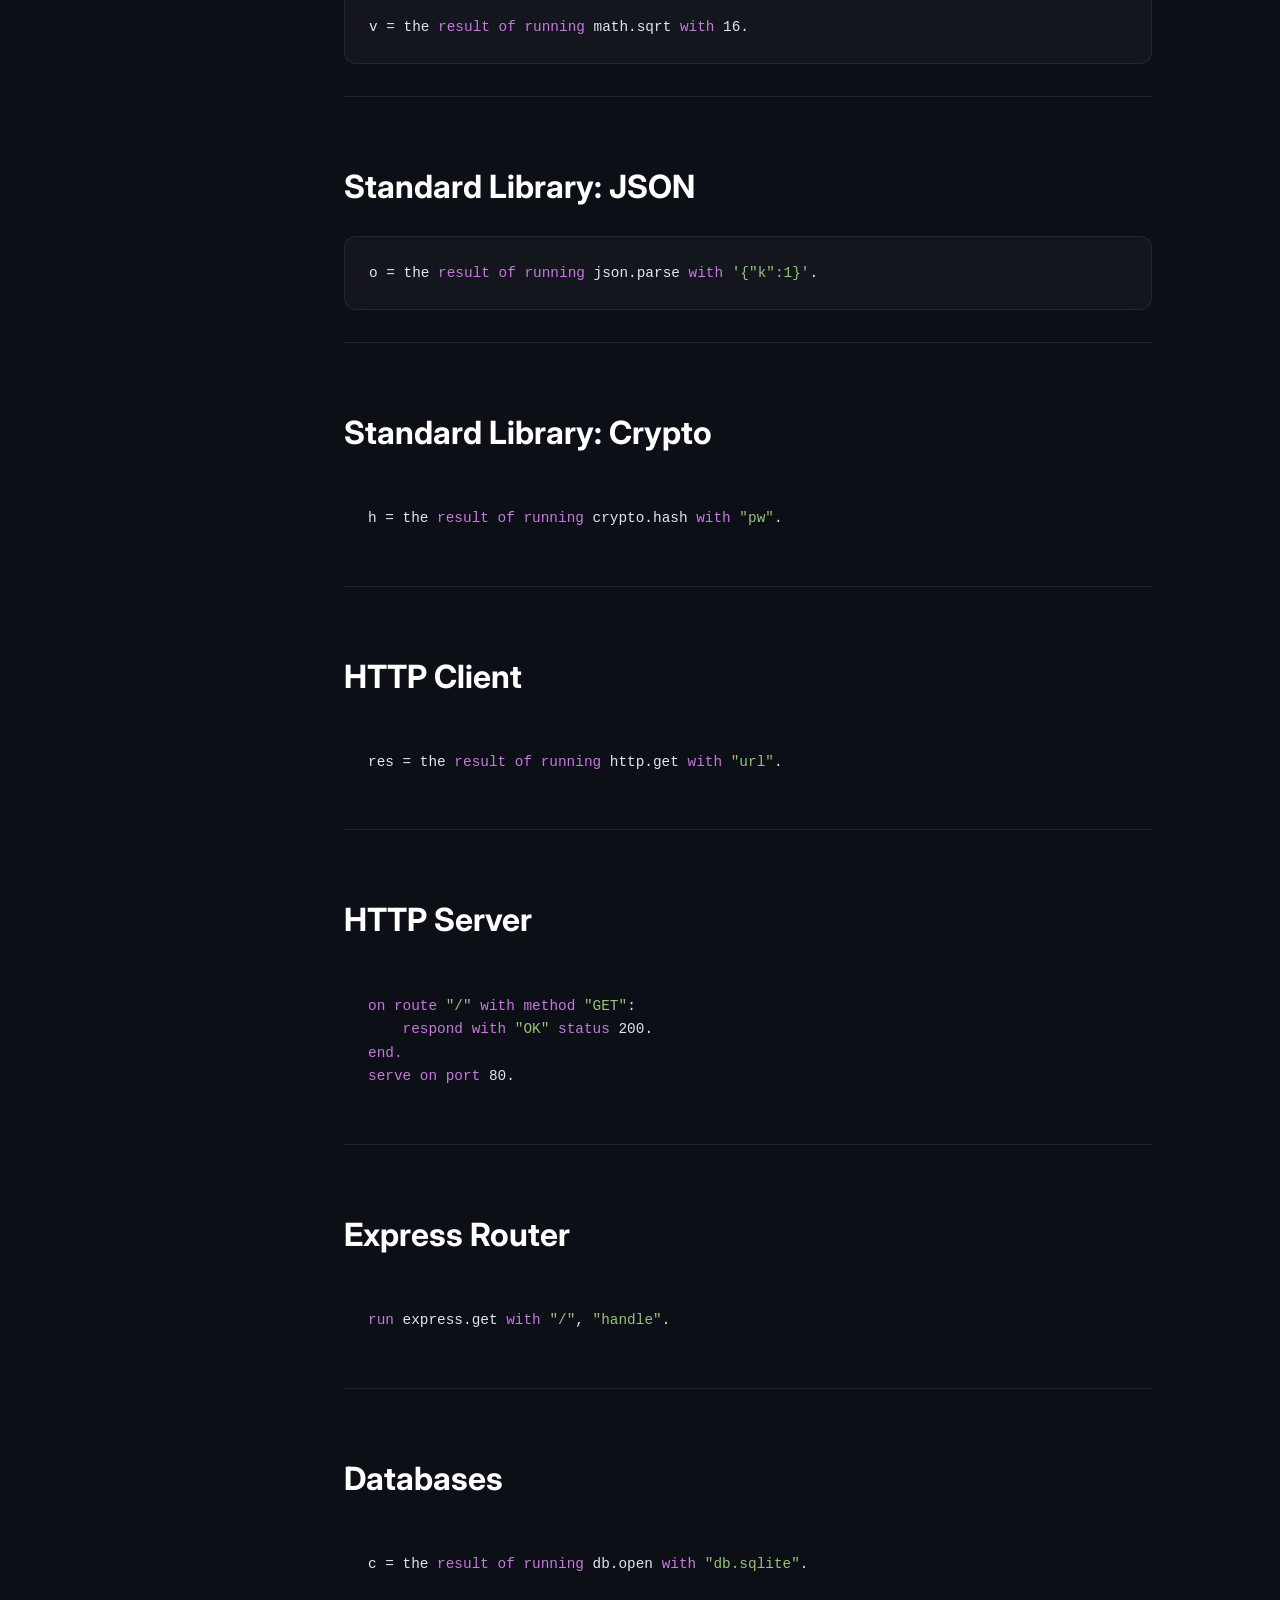
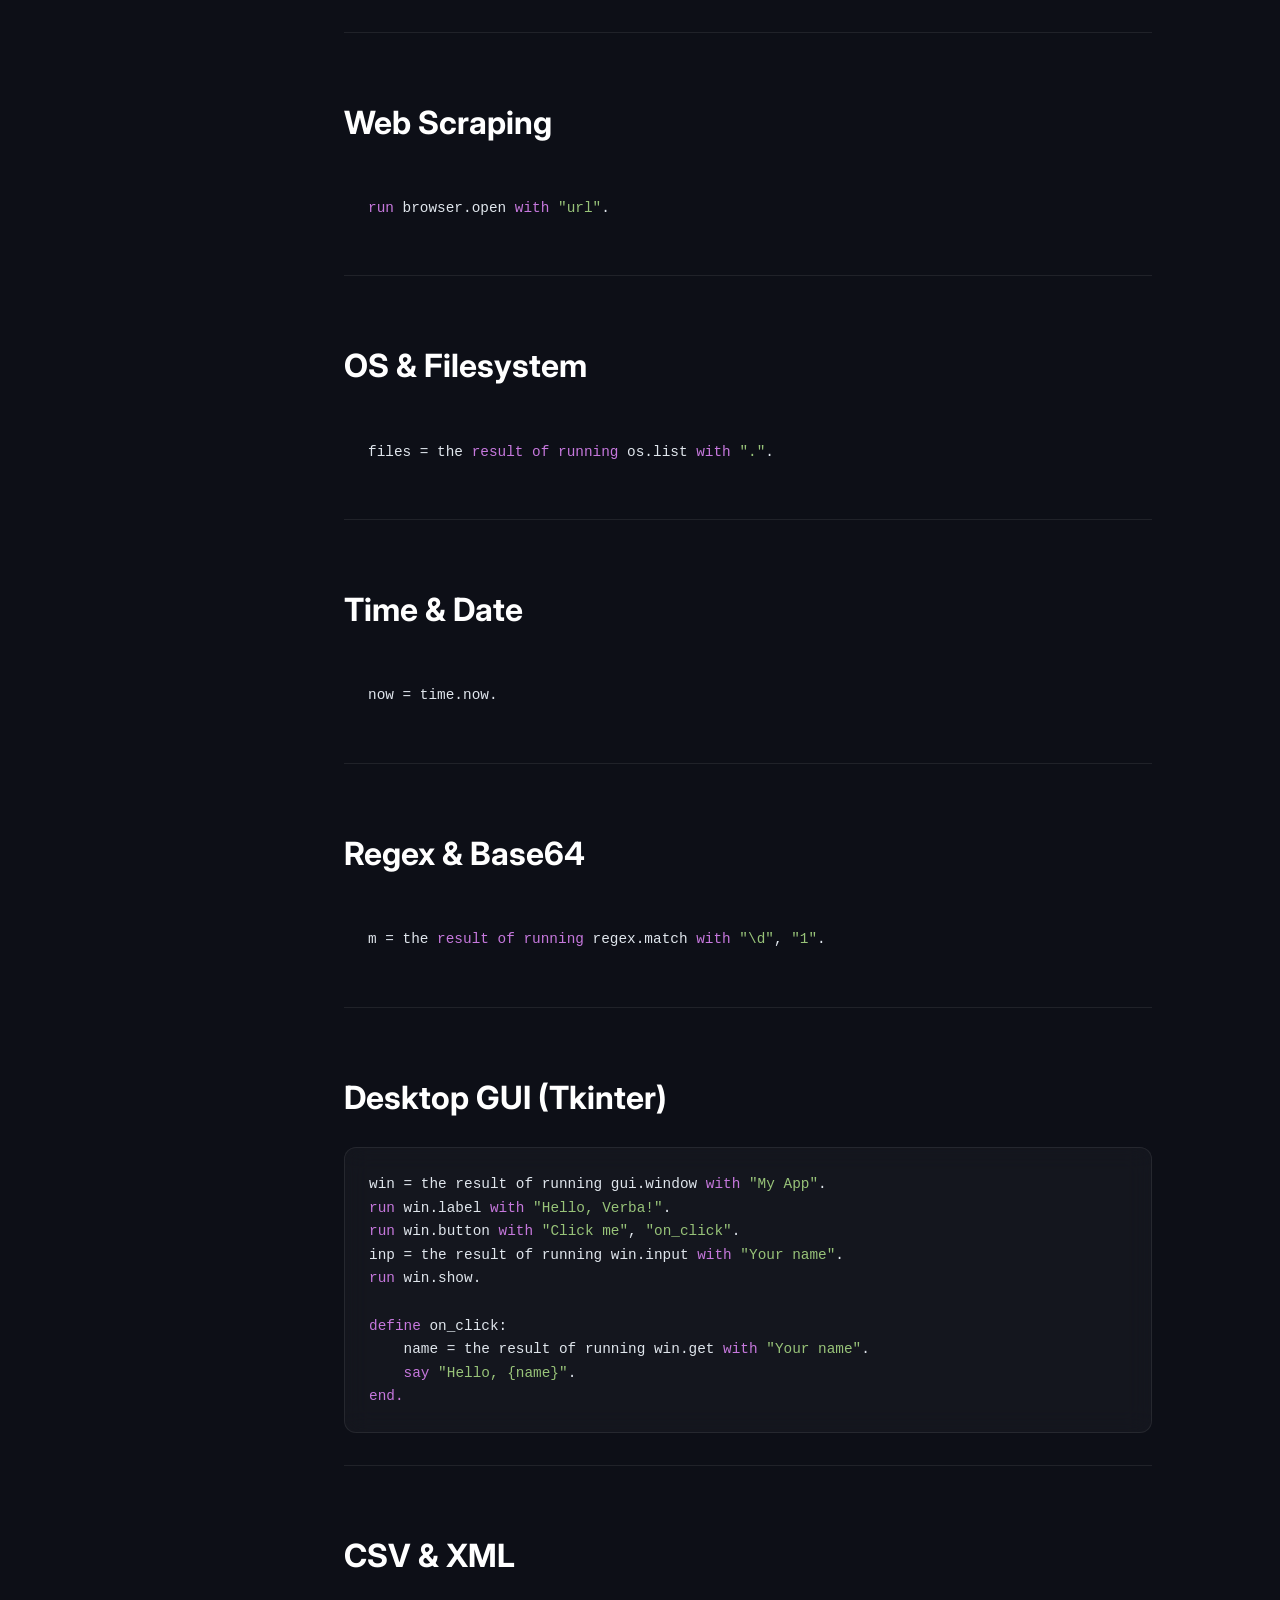
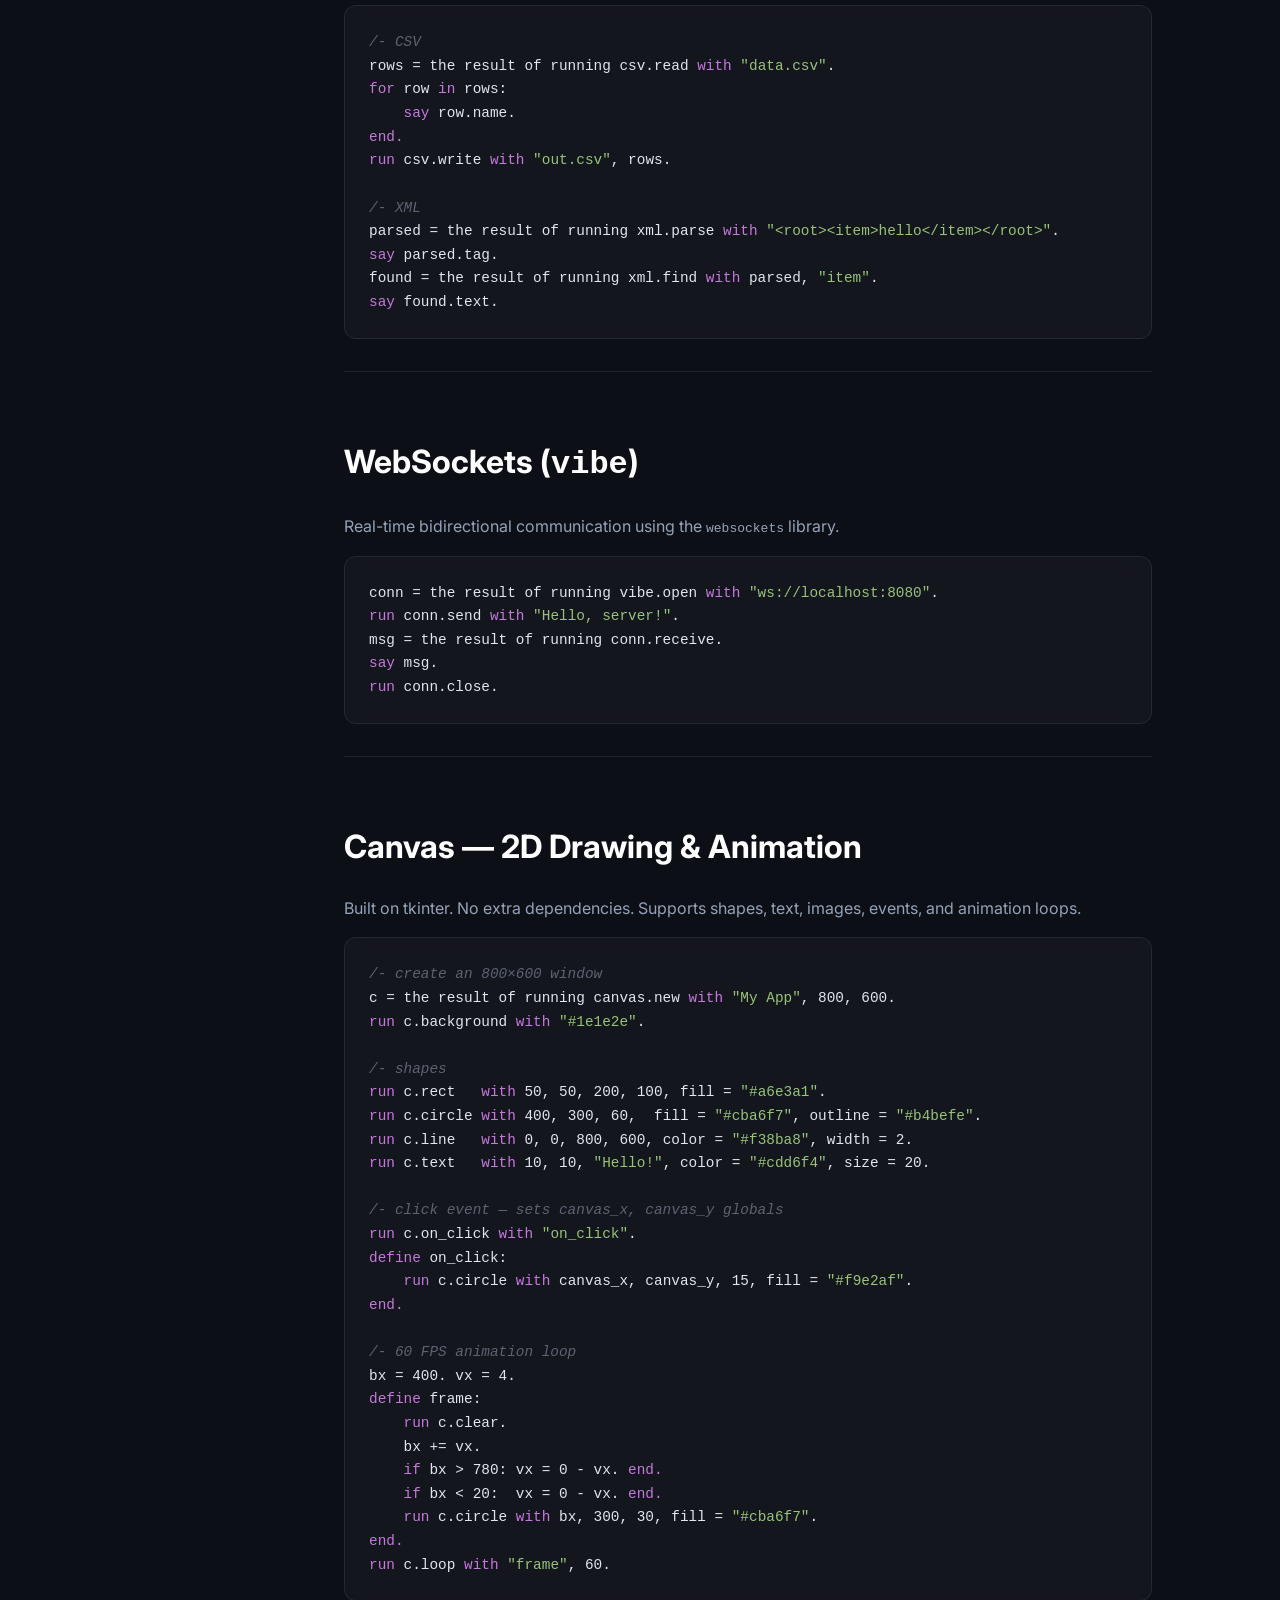
==== commit a299aff1: "feat: Add project initialization command to CLI and update documentation" ====
--- a/docs/index.html
+++ b/docs/index.html
@@ -141,6 +141,7 @@
                         <tr><td><code>verba check &lt;file.vrb&gt;</code></td><td>Parse only — syntax validation without running.</td></tr>
                         <tr><td><code>verba repl</code></td><td>Start an interactive live console.</td></tr>
                         <tr><td><code>verba format &lt;file.vrb&gt;</code></td><td>Auto-format with 4-space indentation.</td></tr>
+                        <tr><td><code>verba init &lt;name&gt;</code></td><td>Initialize a new Verba project directory.</td></tr>
                         <tr><td><code>verba install &lt;url&gt;</code></td><td>Download &amp; install a <code>.vrb</code> package into <code>modules/</code>.</td></tr>
                     </tbody>
                 </table>
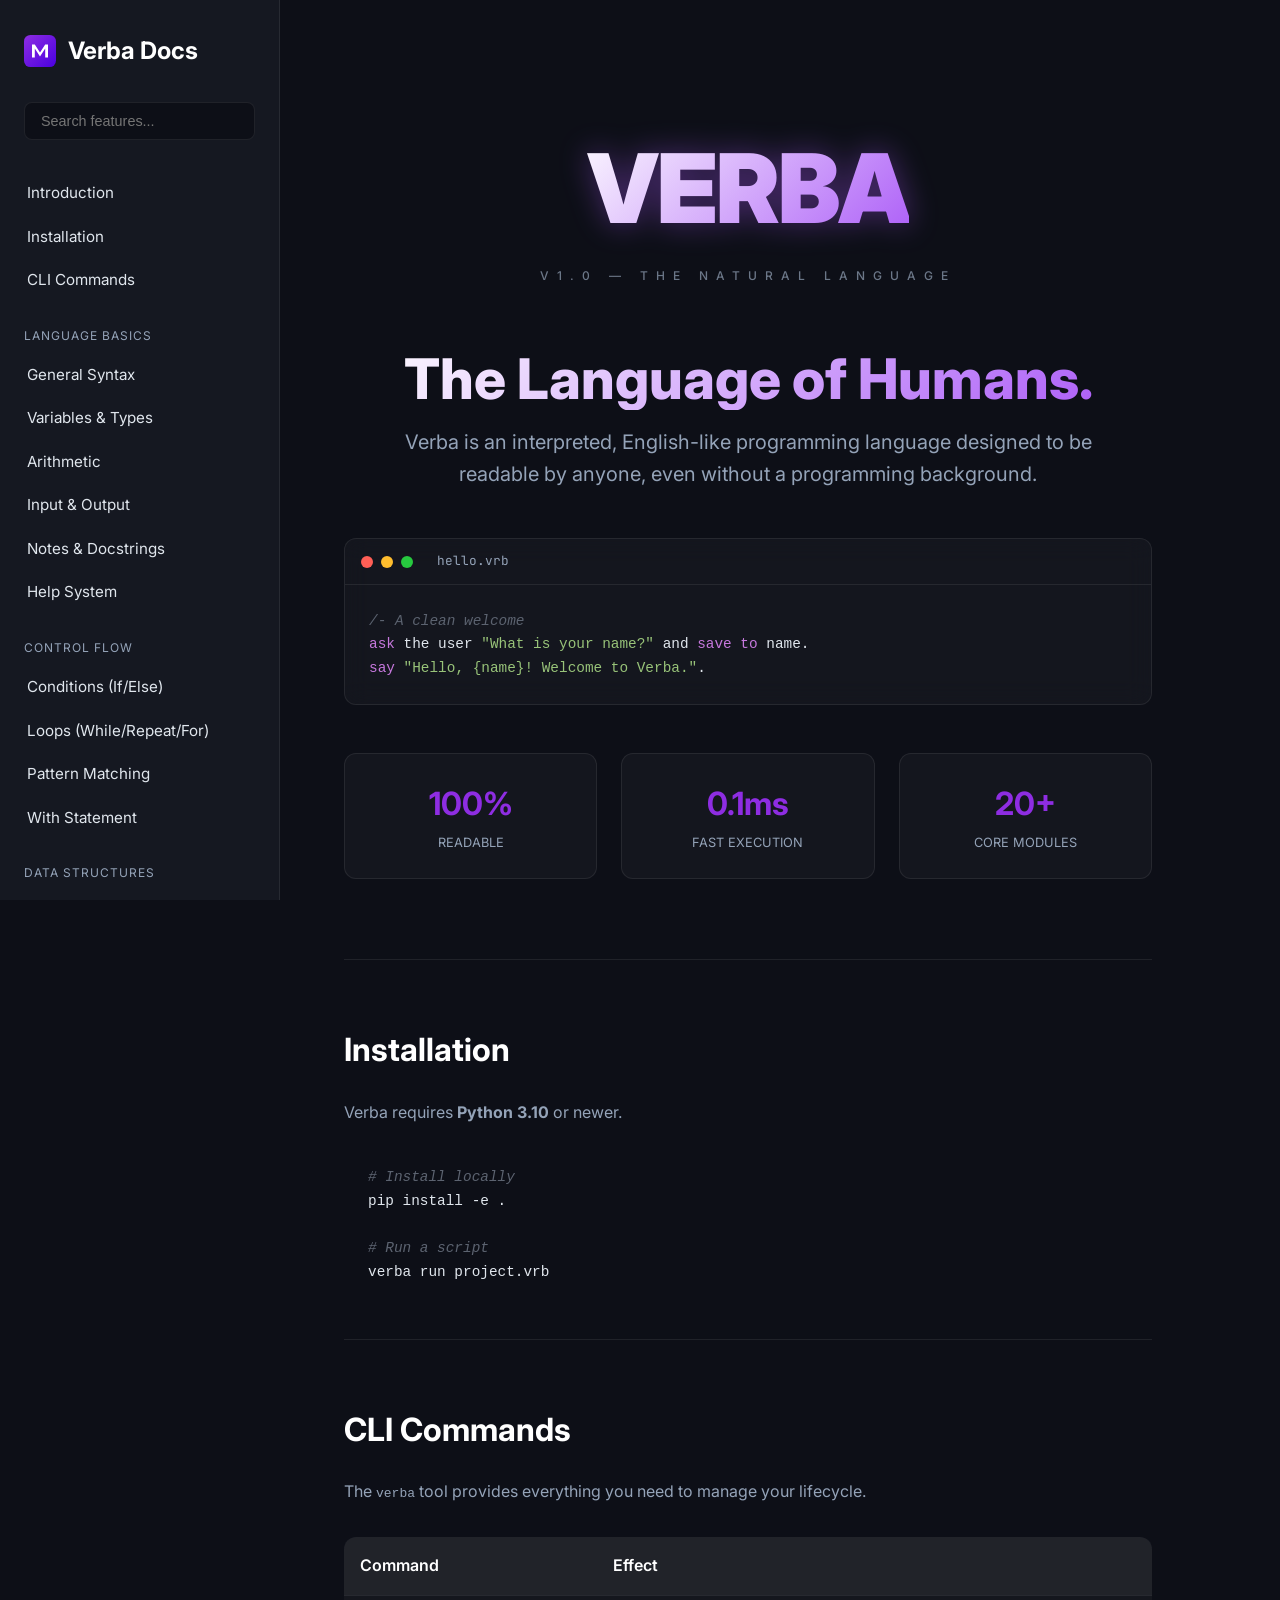
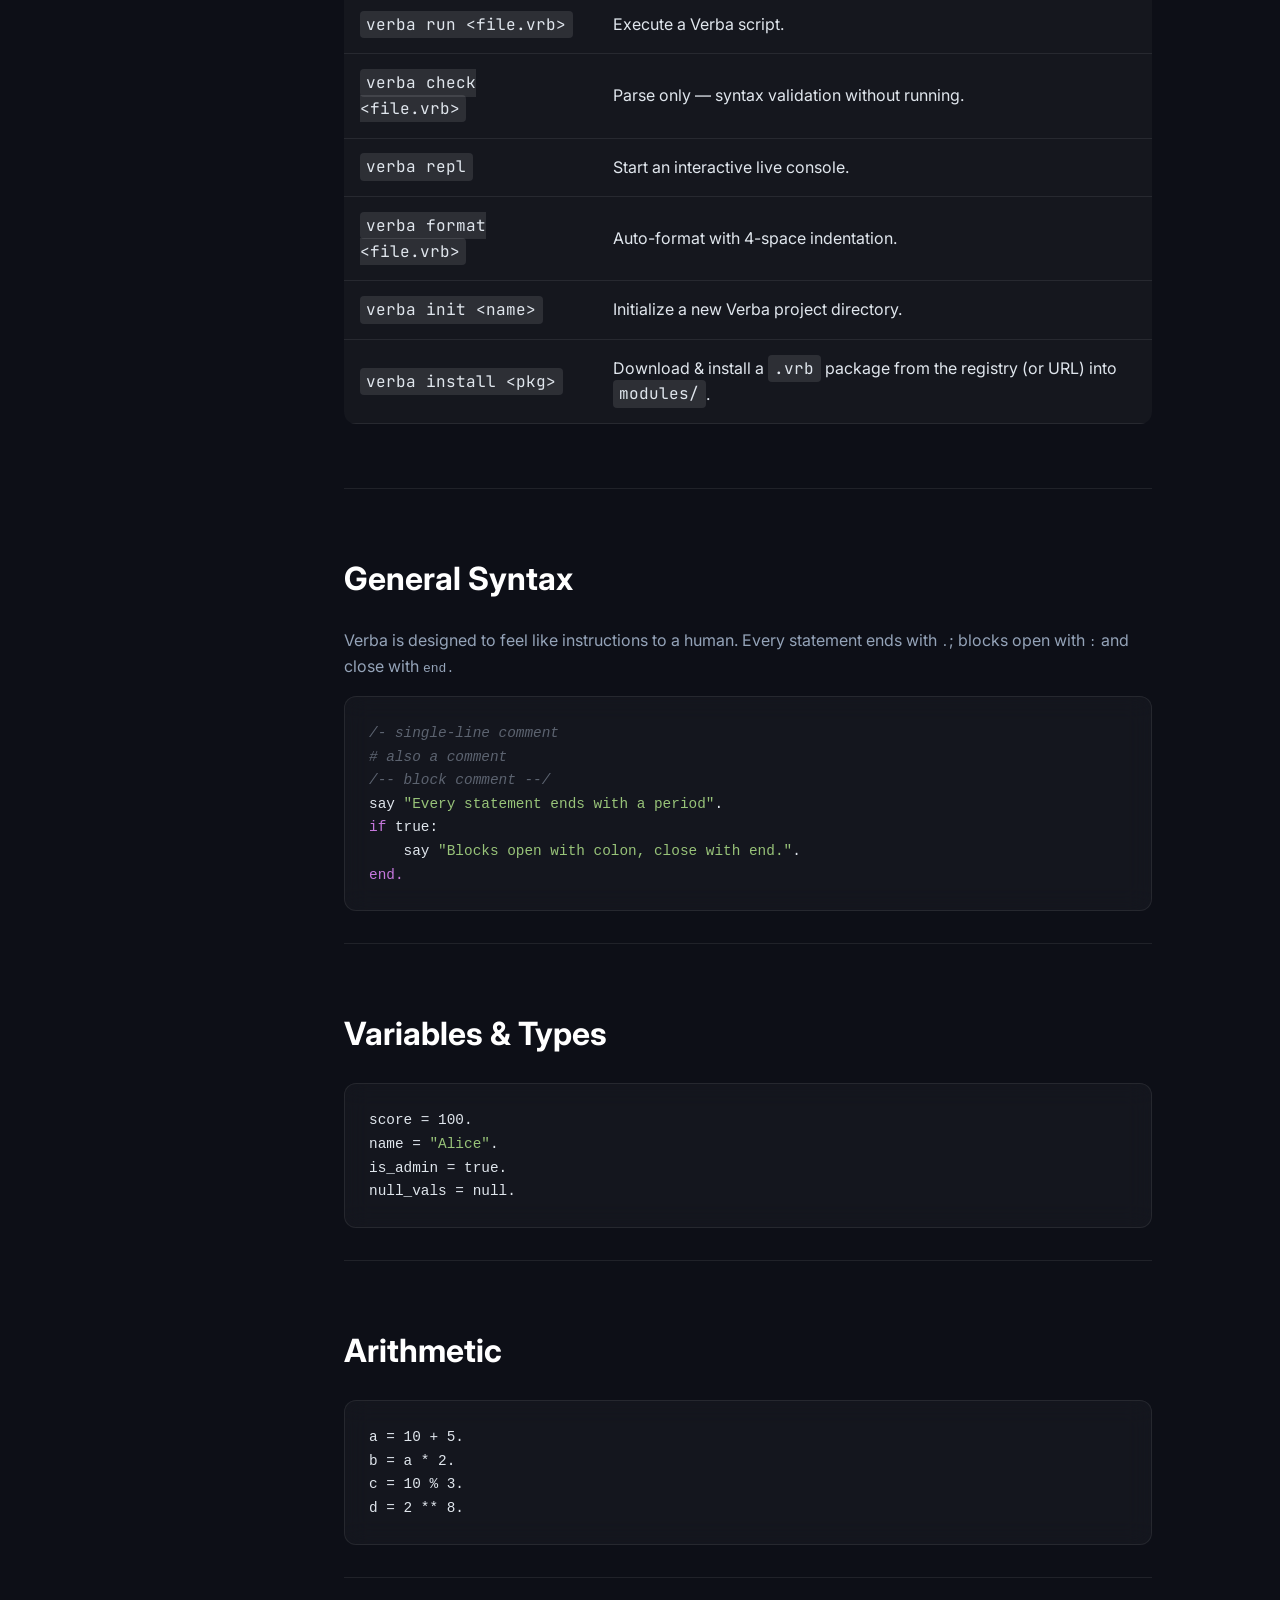
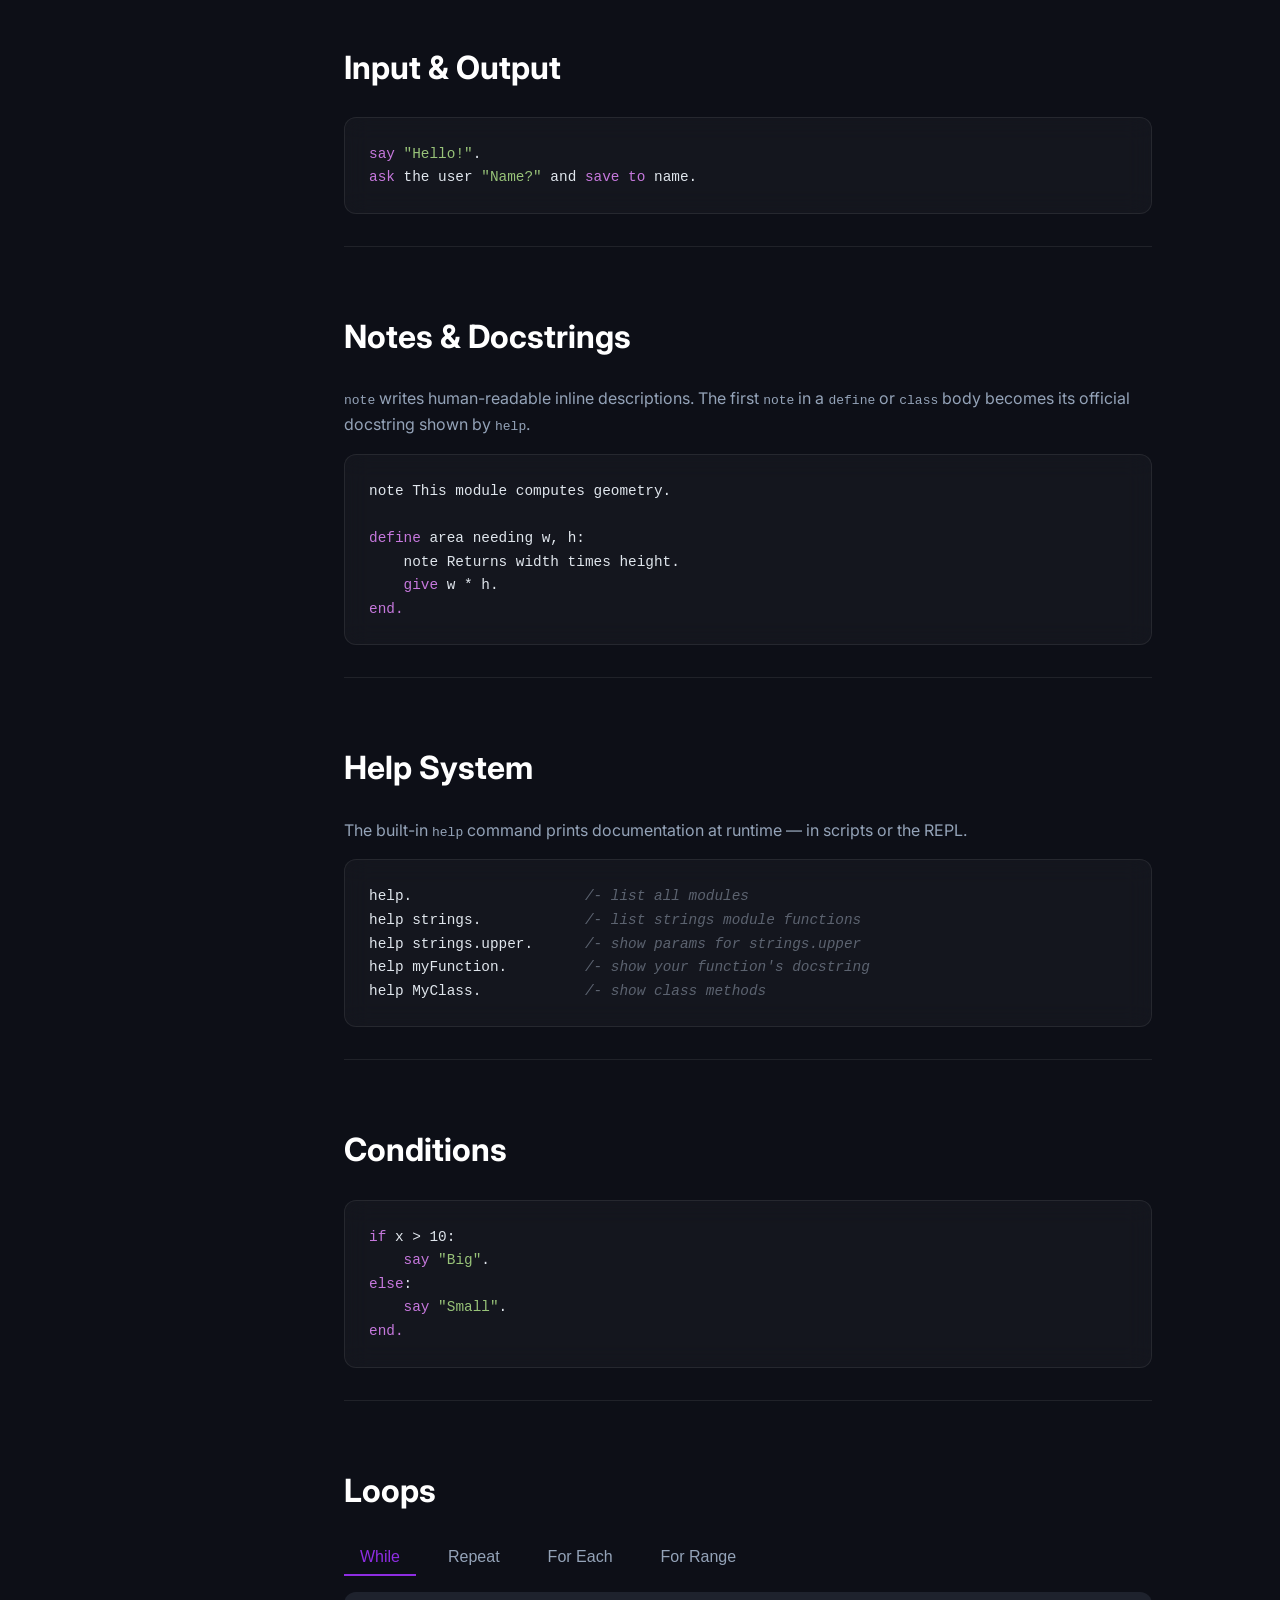
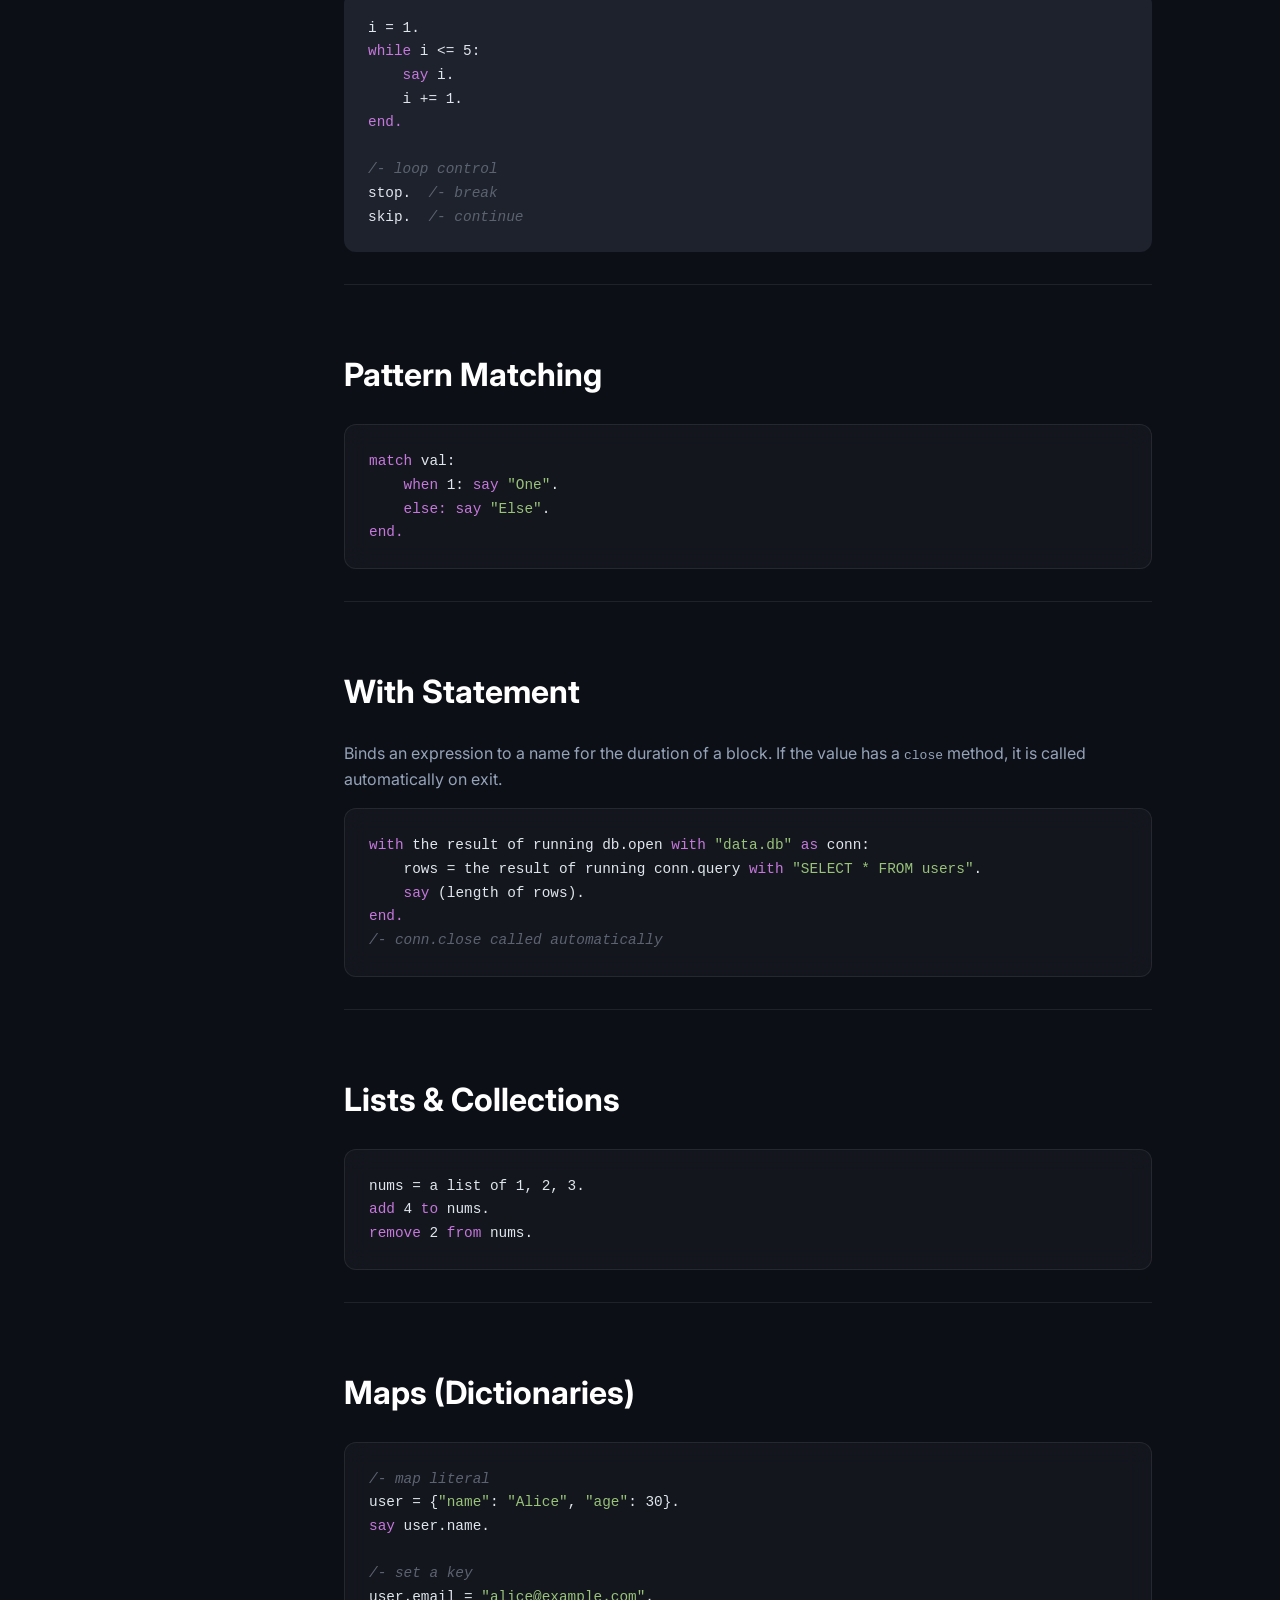
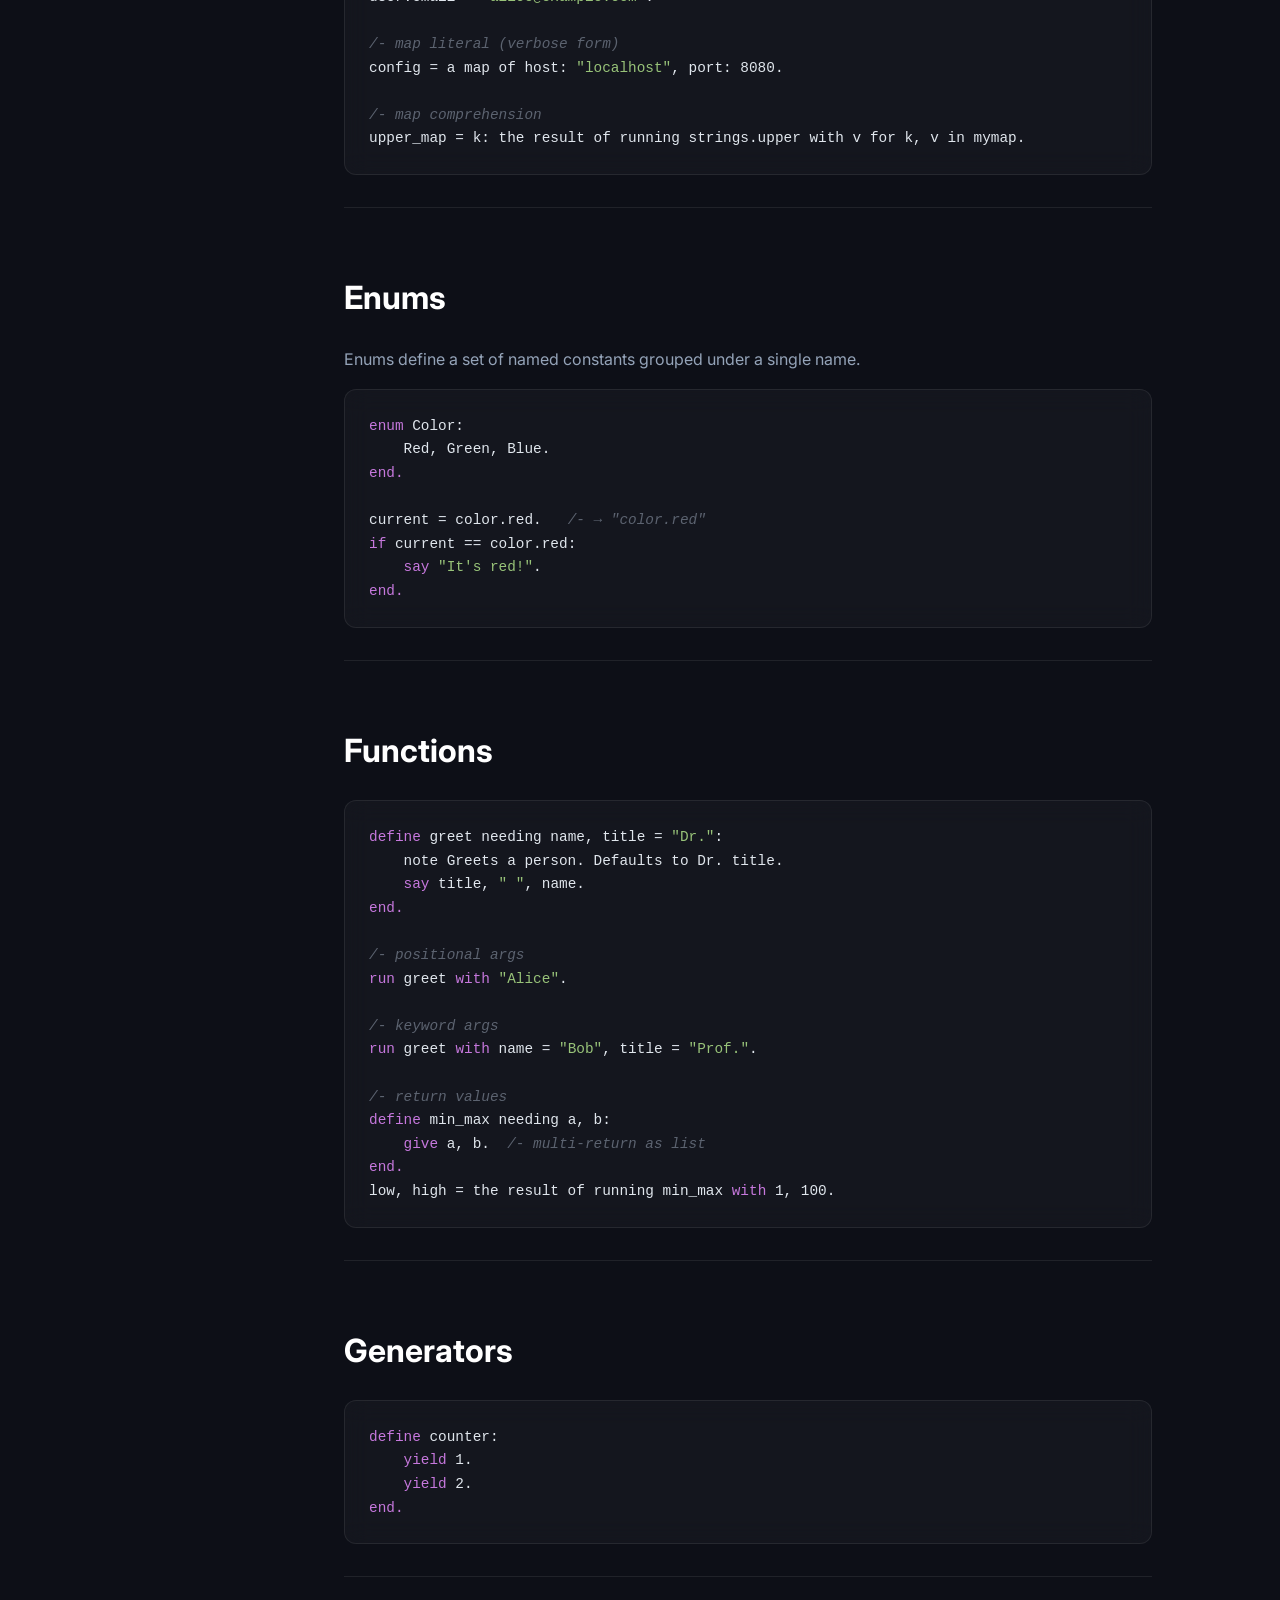
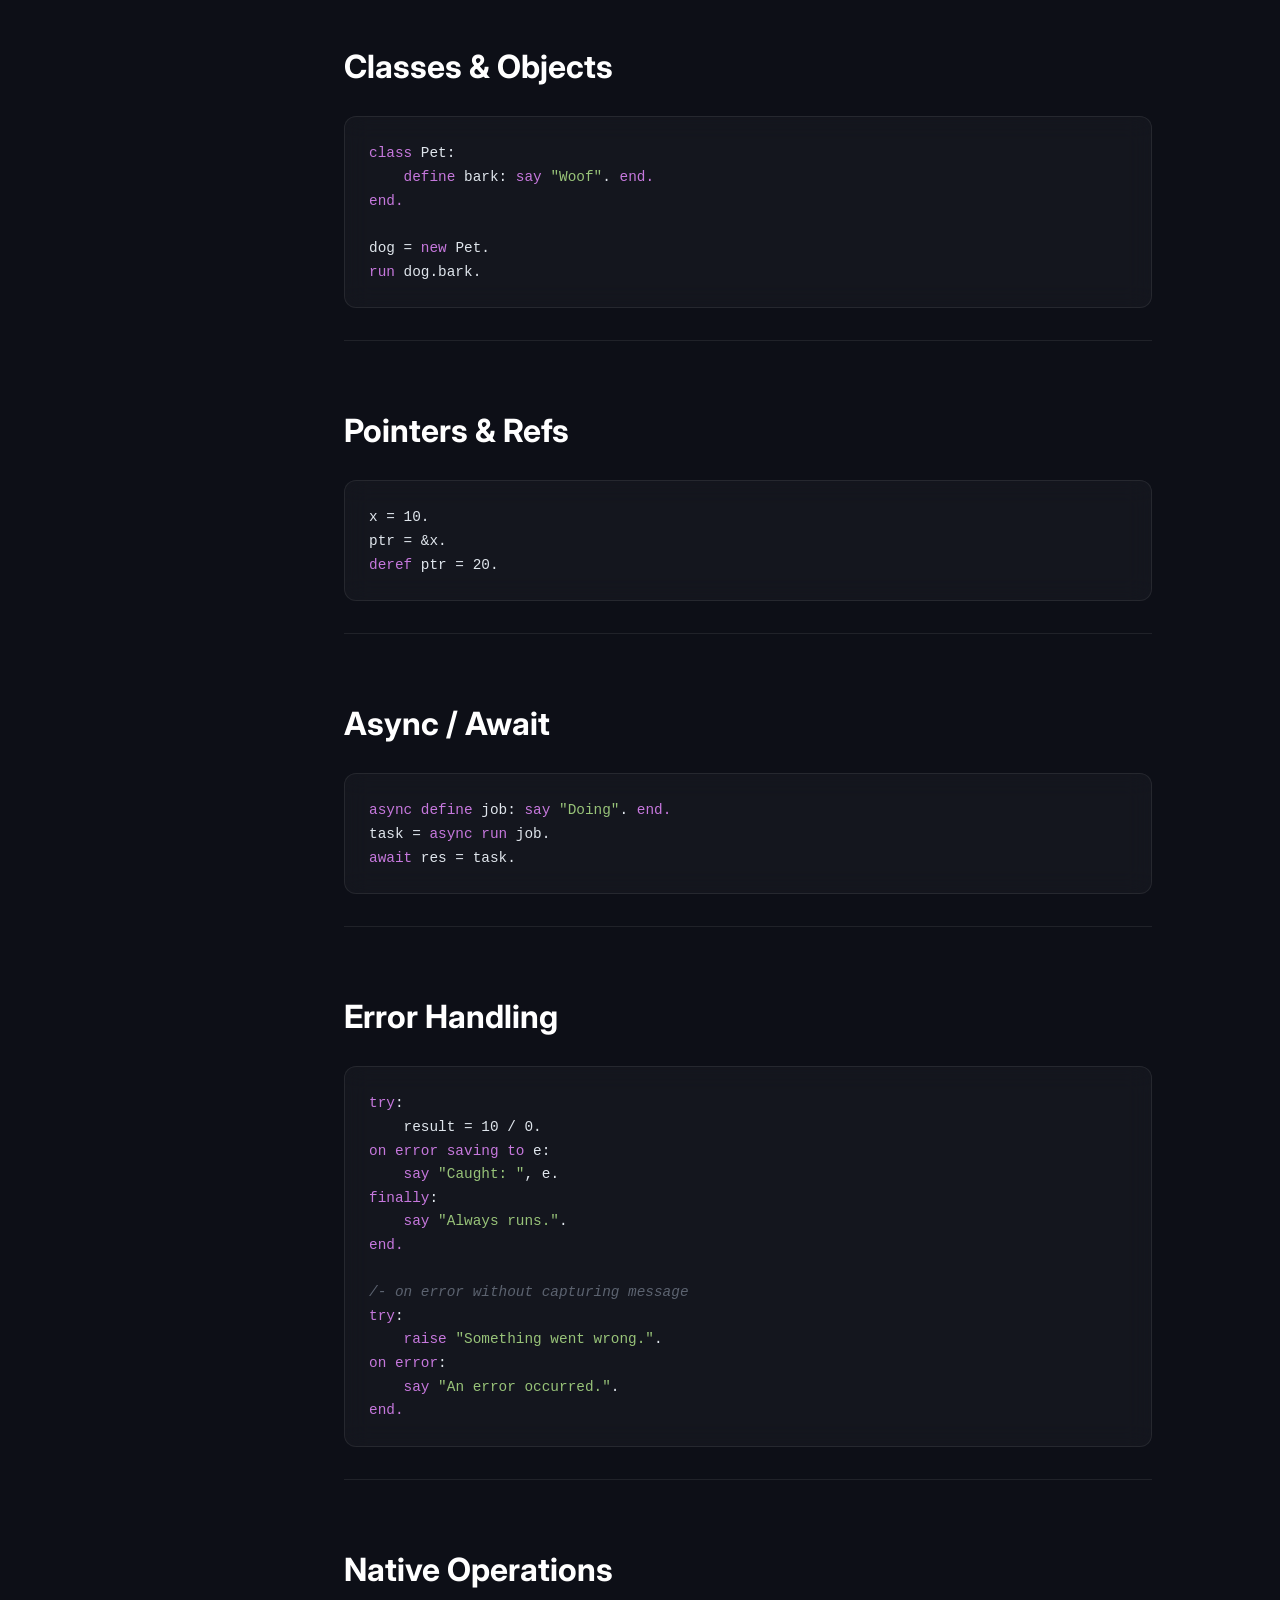
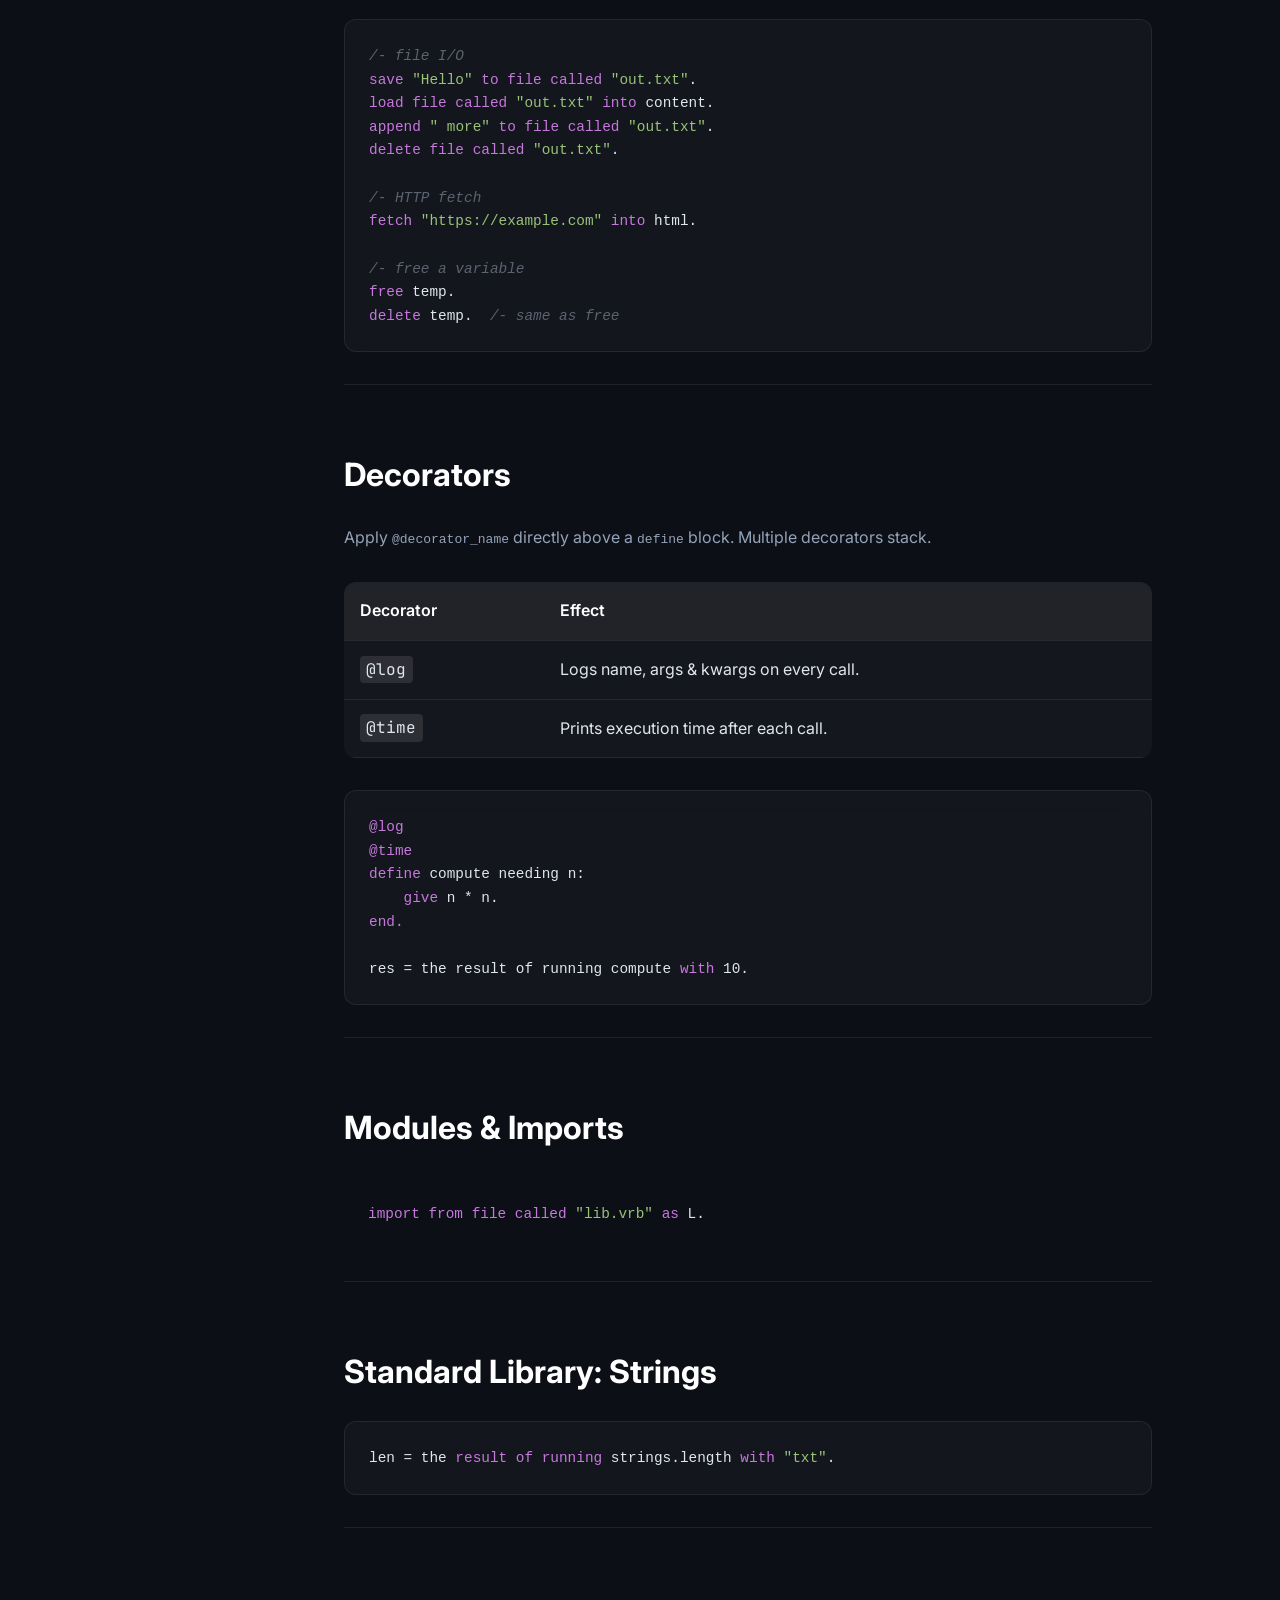
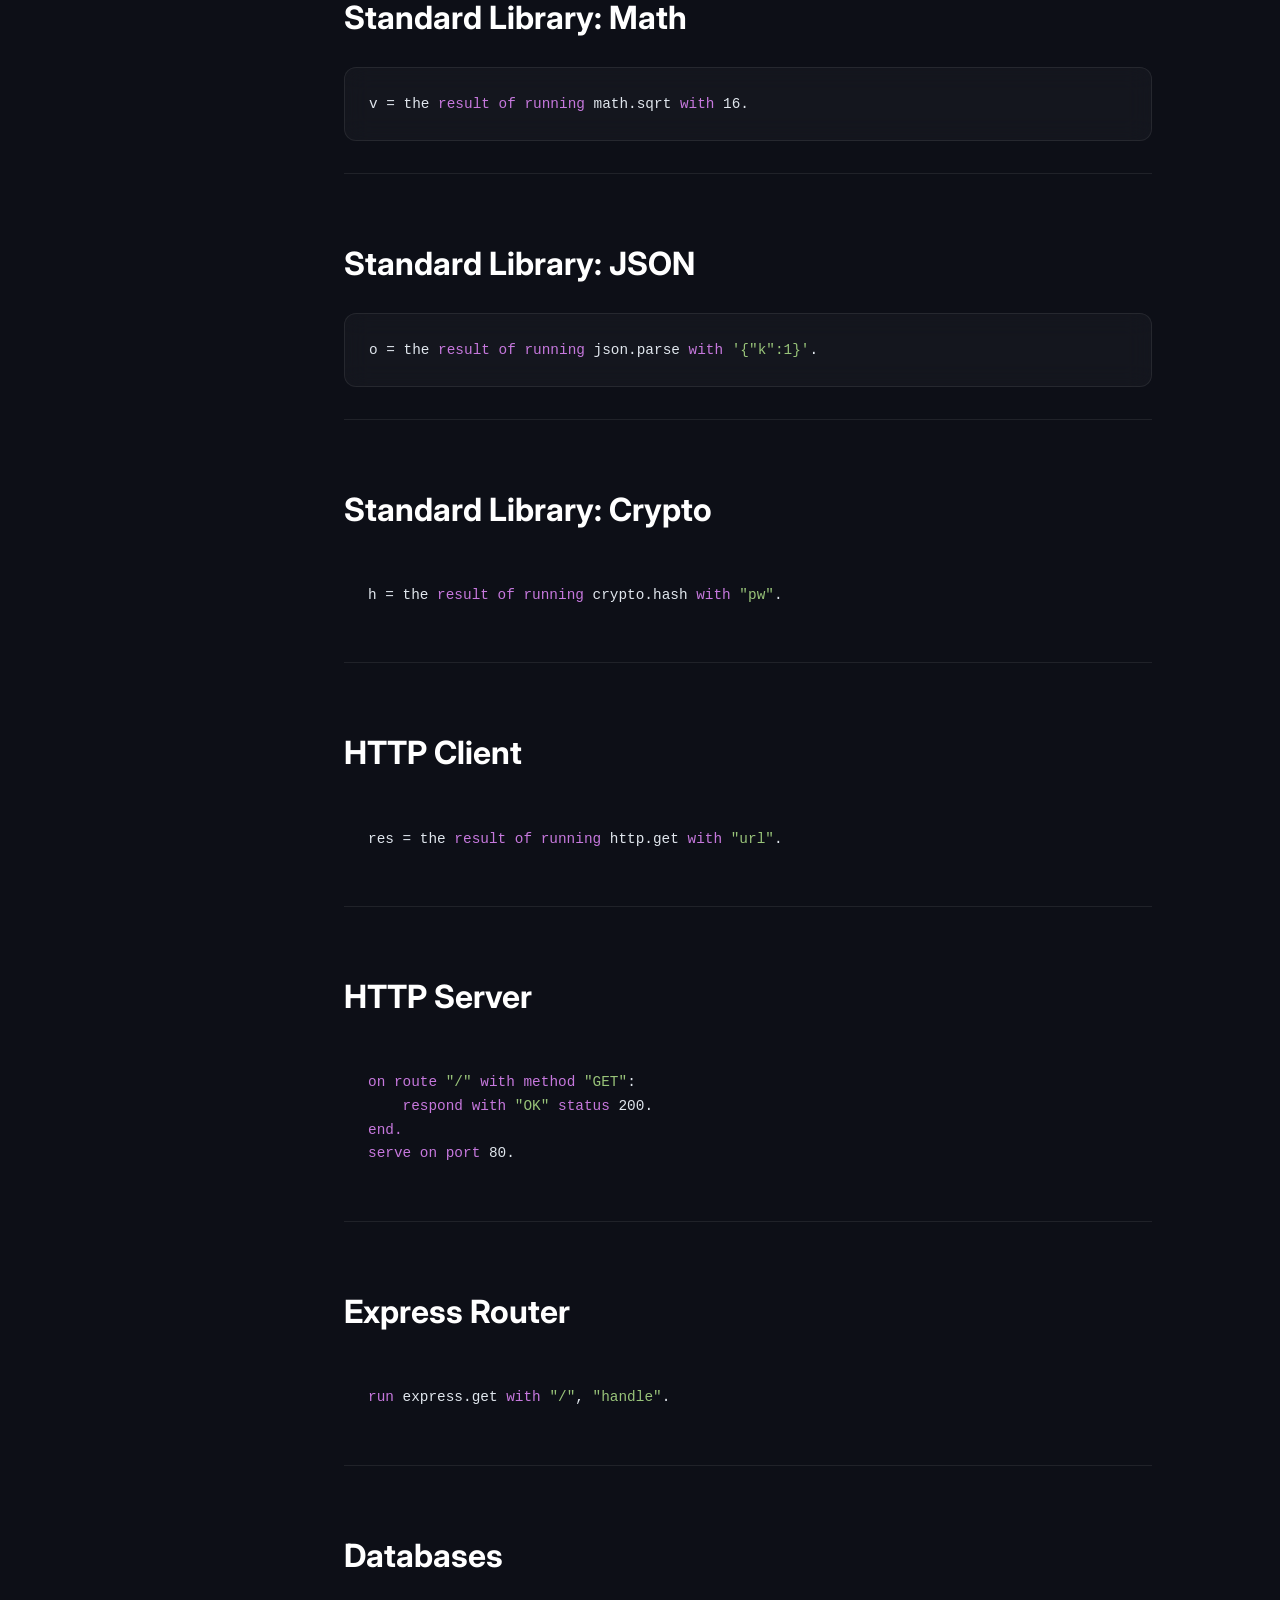
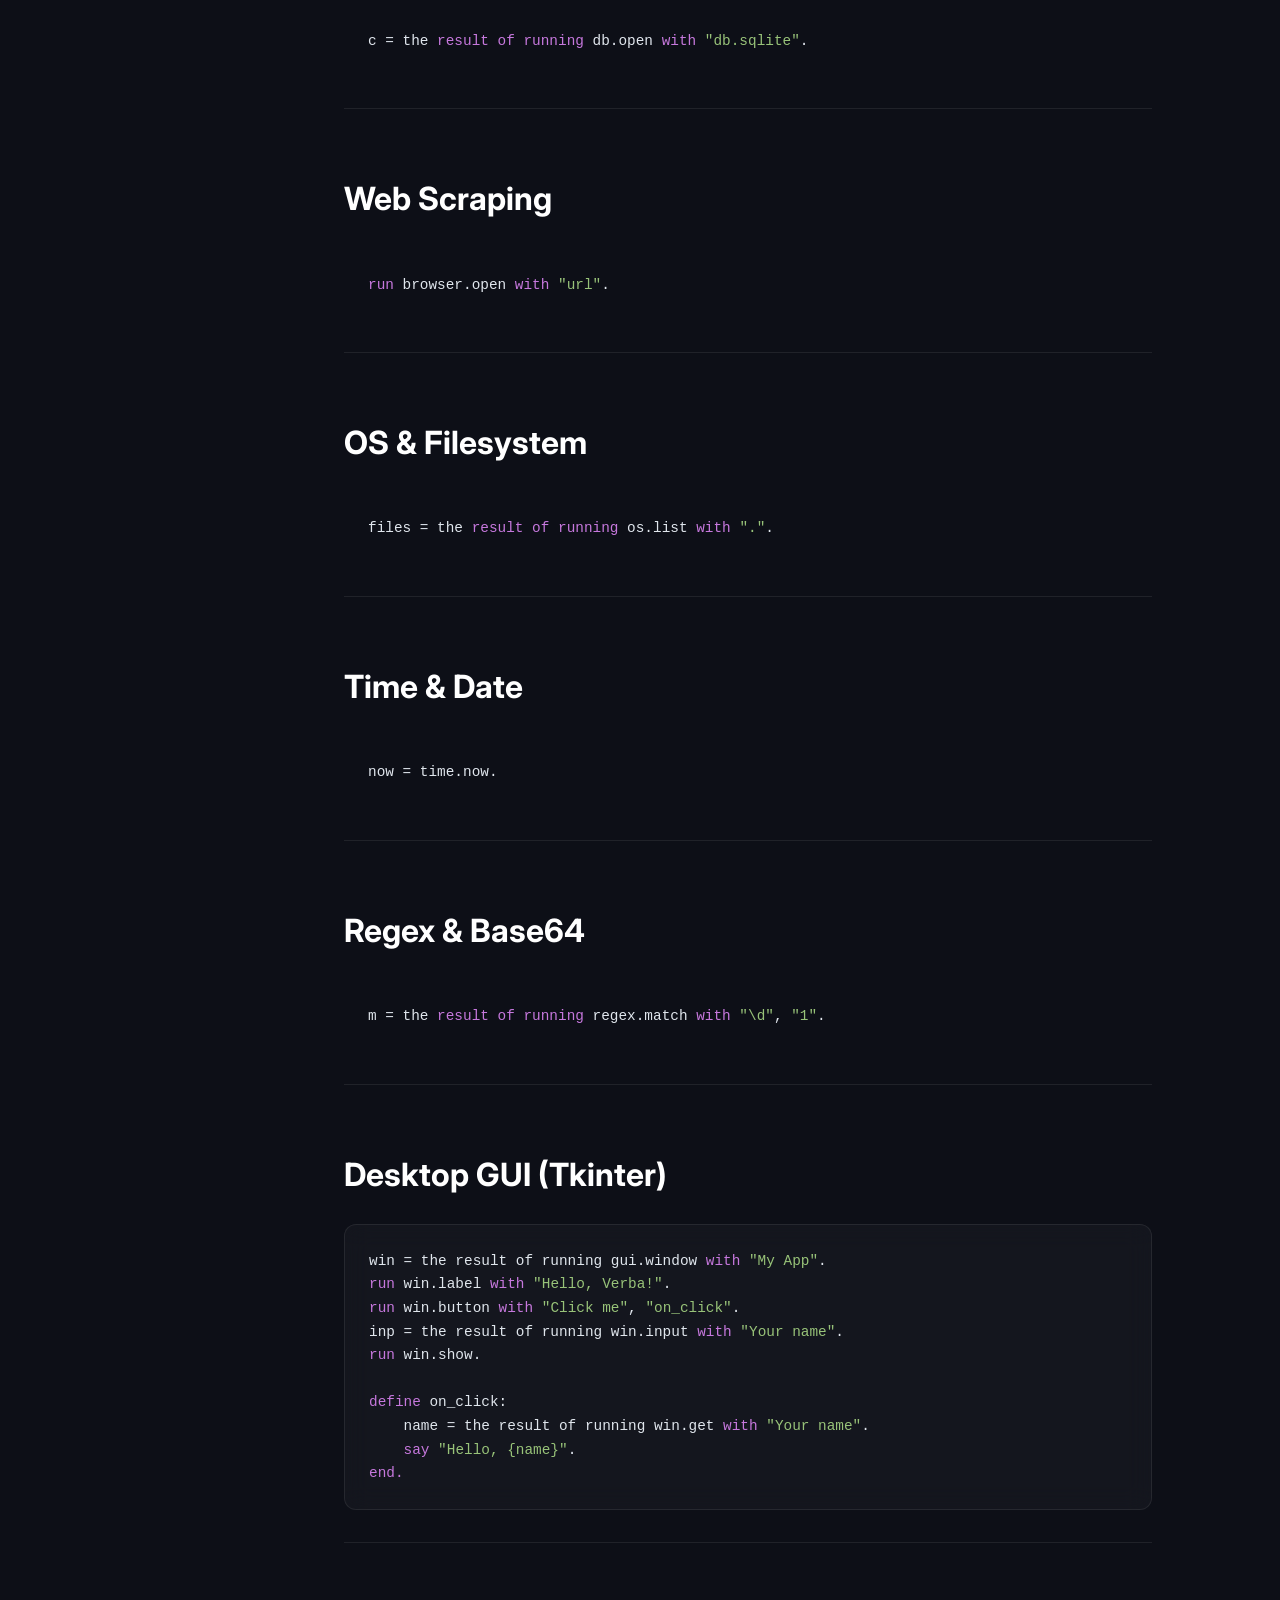
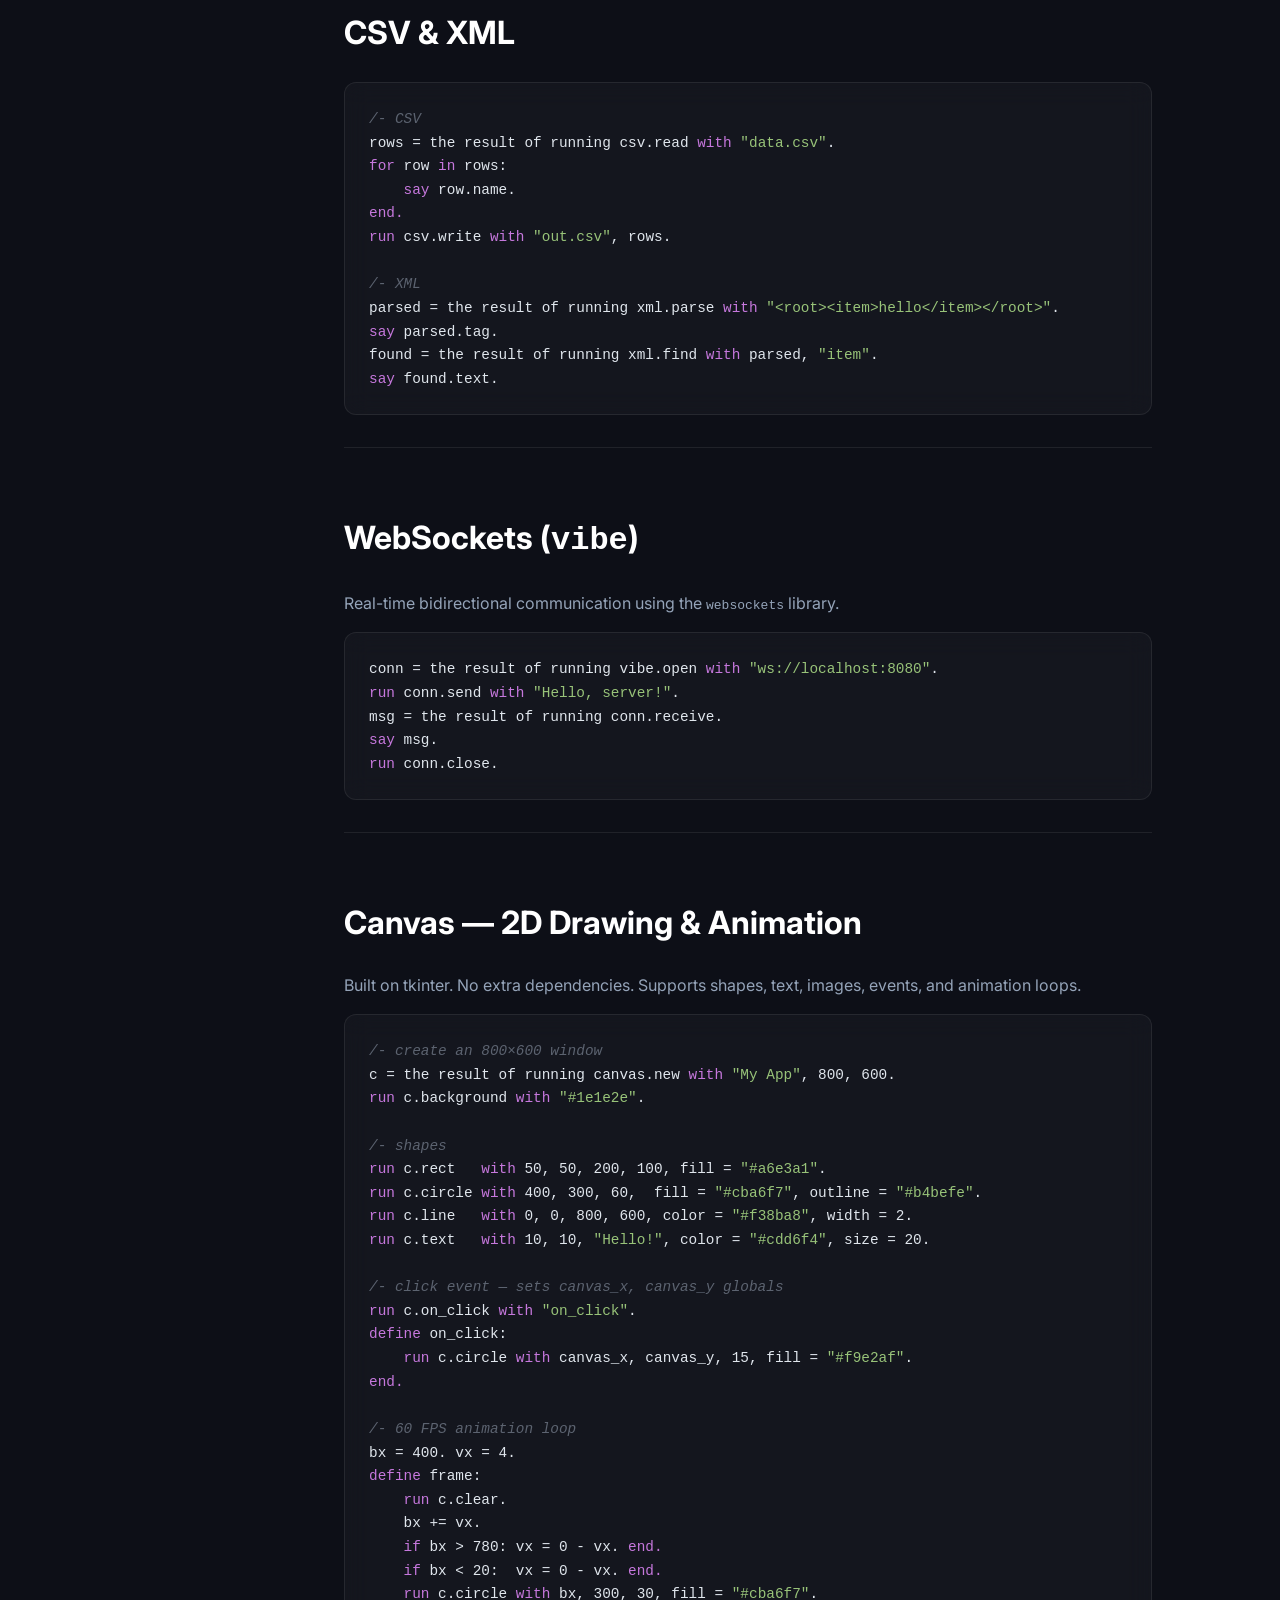
==== commit 297f3b4b: "feat: Introduce CLI, comprehensive documentation, and package registry with an updated `verba instal" ====
--- a/docs/index.html
+++ b/docs/index.html
@@ -142,7 +142,7 @@
                         <tr><td><code>verba repl</code></td><td>Start an interactive live console.</td></tr>
                         <tr><td><code>verba format &lt;file.vrb&gt;</code></td><td>Auto-format with 4-space indentation.</td></tr>
                         <tr><td><code>verba init &lt;name&gt;</code></td><td>Initialize a new Verba project directory.</td></tr>
-                        <tr><td><code>verba install &lt;url&gt;</code></td><td>Download &amp; install a <code>.vrb</code> package into <code>modules/</code>.</td></tr>
+                        <tr><td><code>verba install &lt;pkg&gt;</code></td><td>Download &amp; install a <code>.vrb</code> package from the registry (or URL) into <code>modules/</code>.</td></tr>
                     </tbody>
                 </table>
             </div>
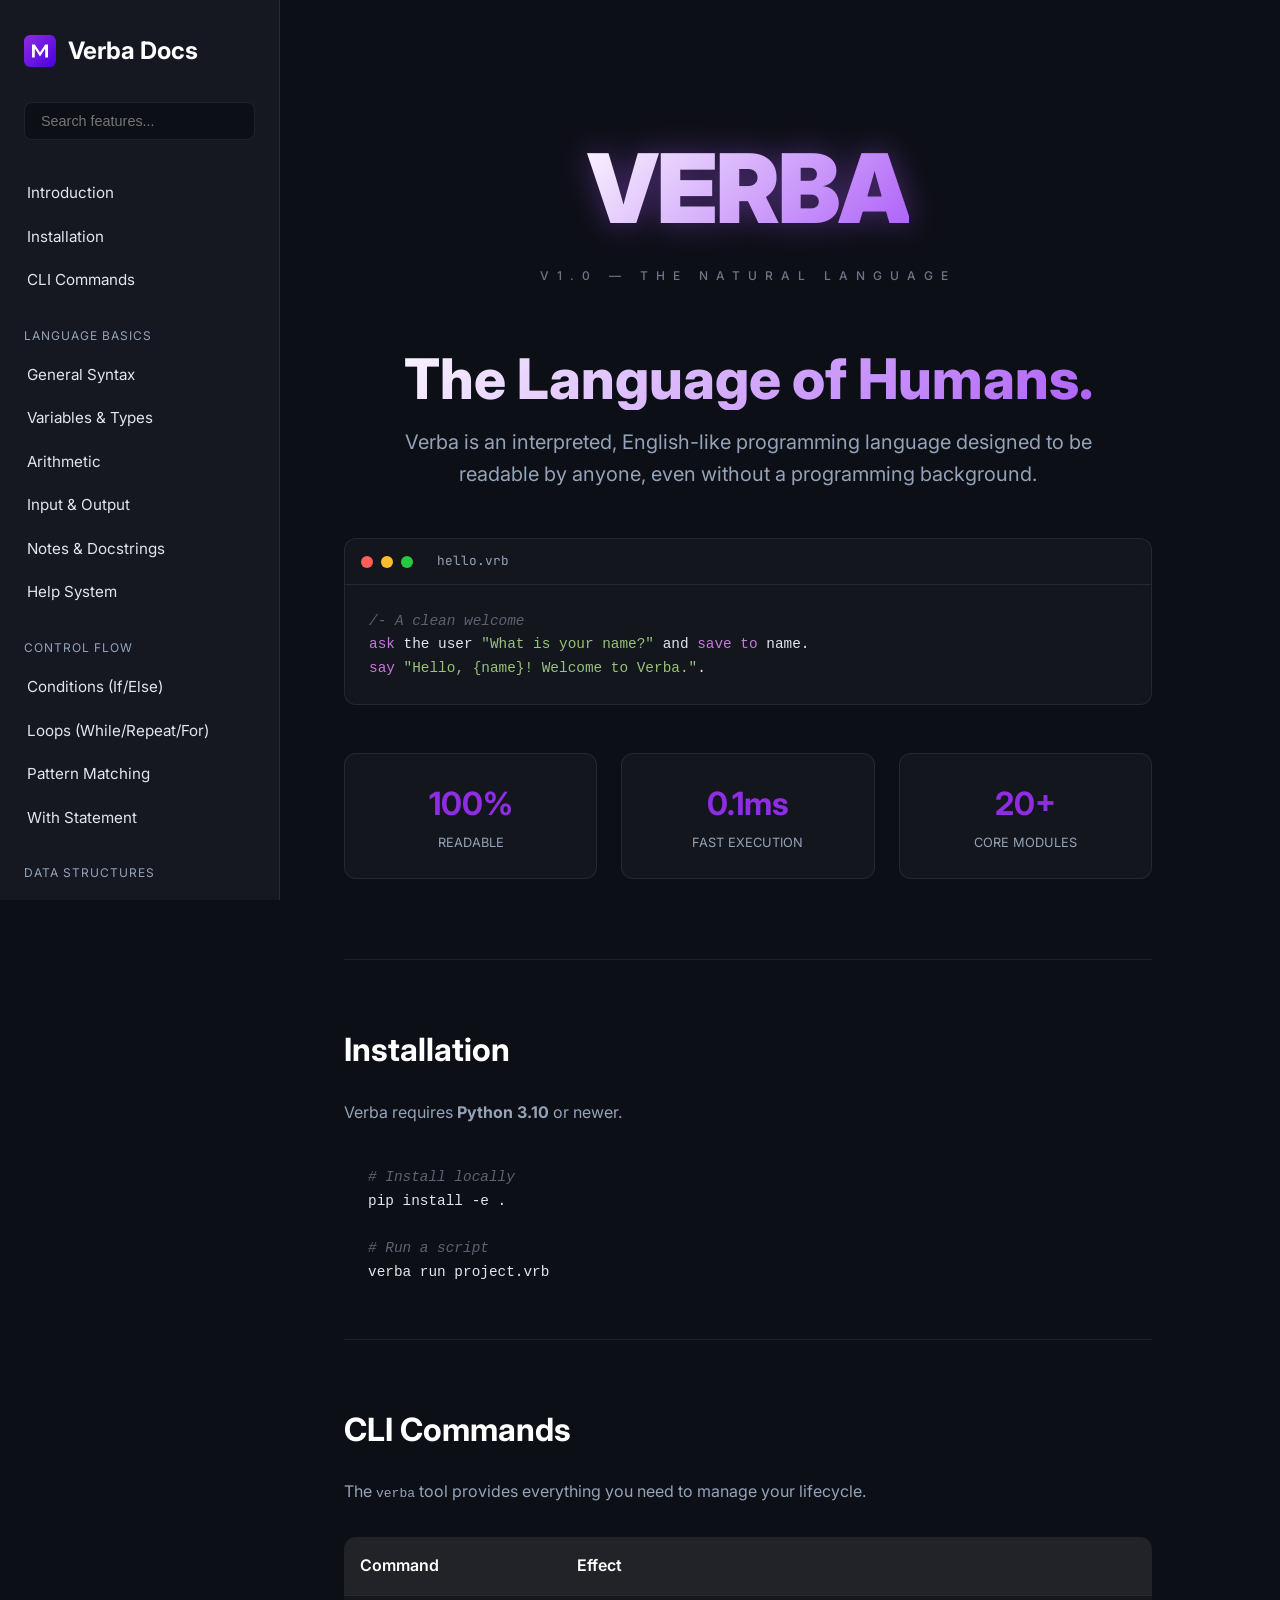
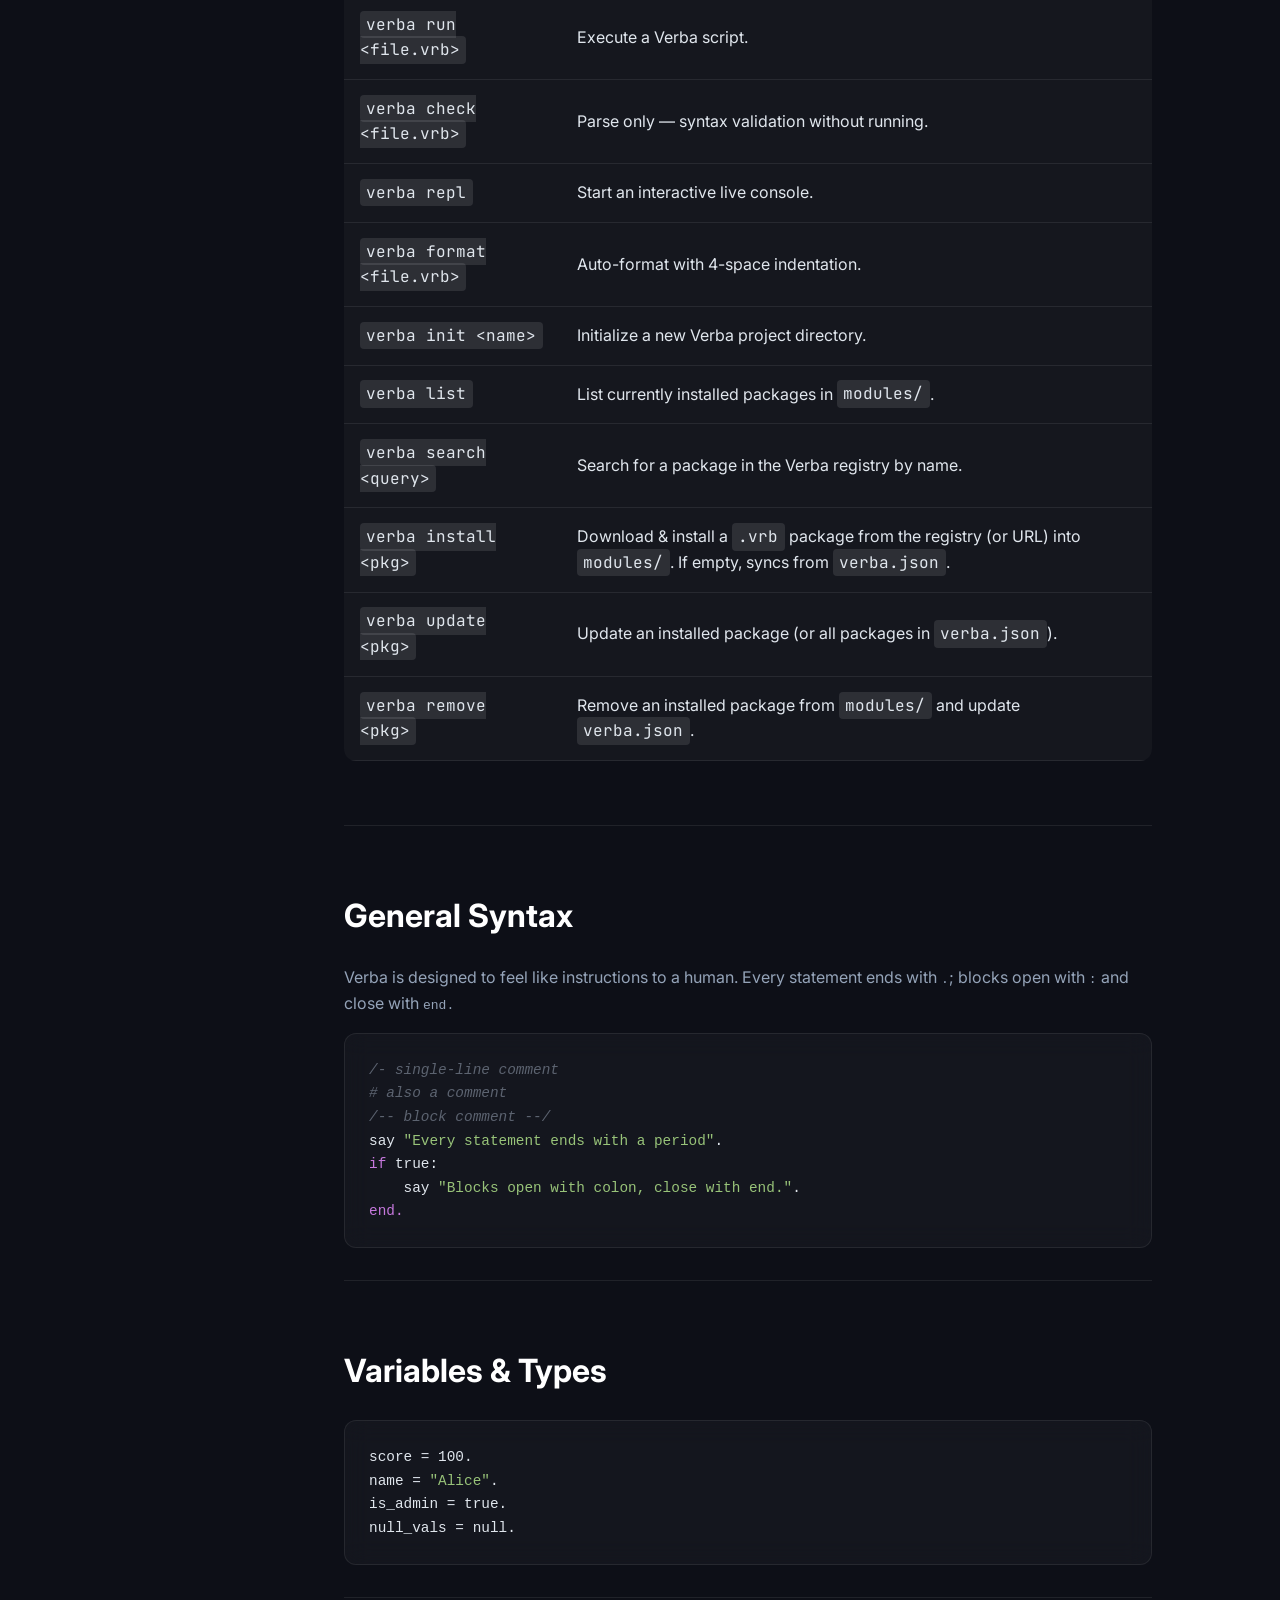
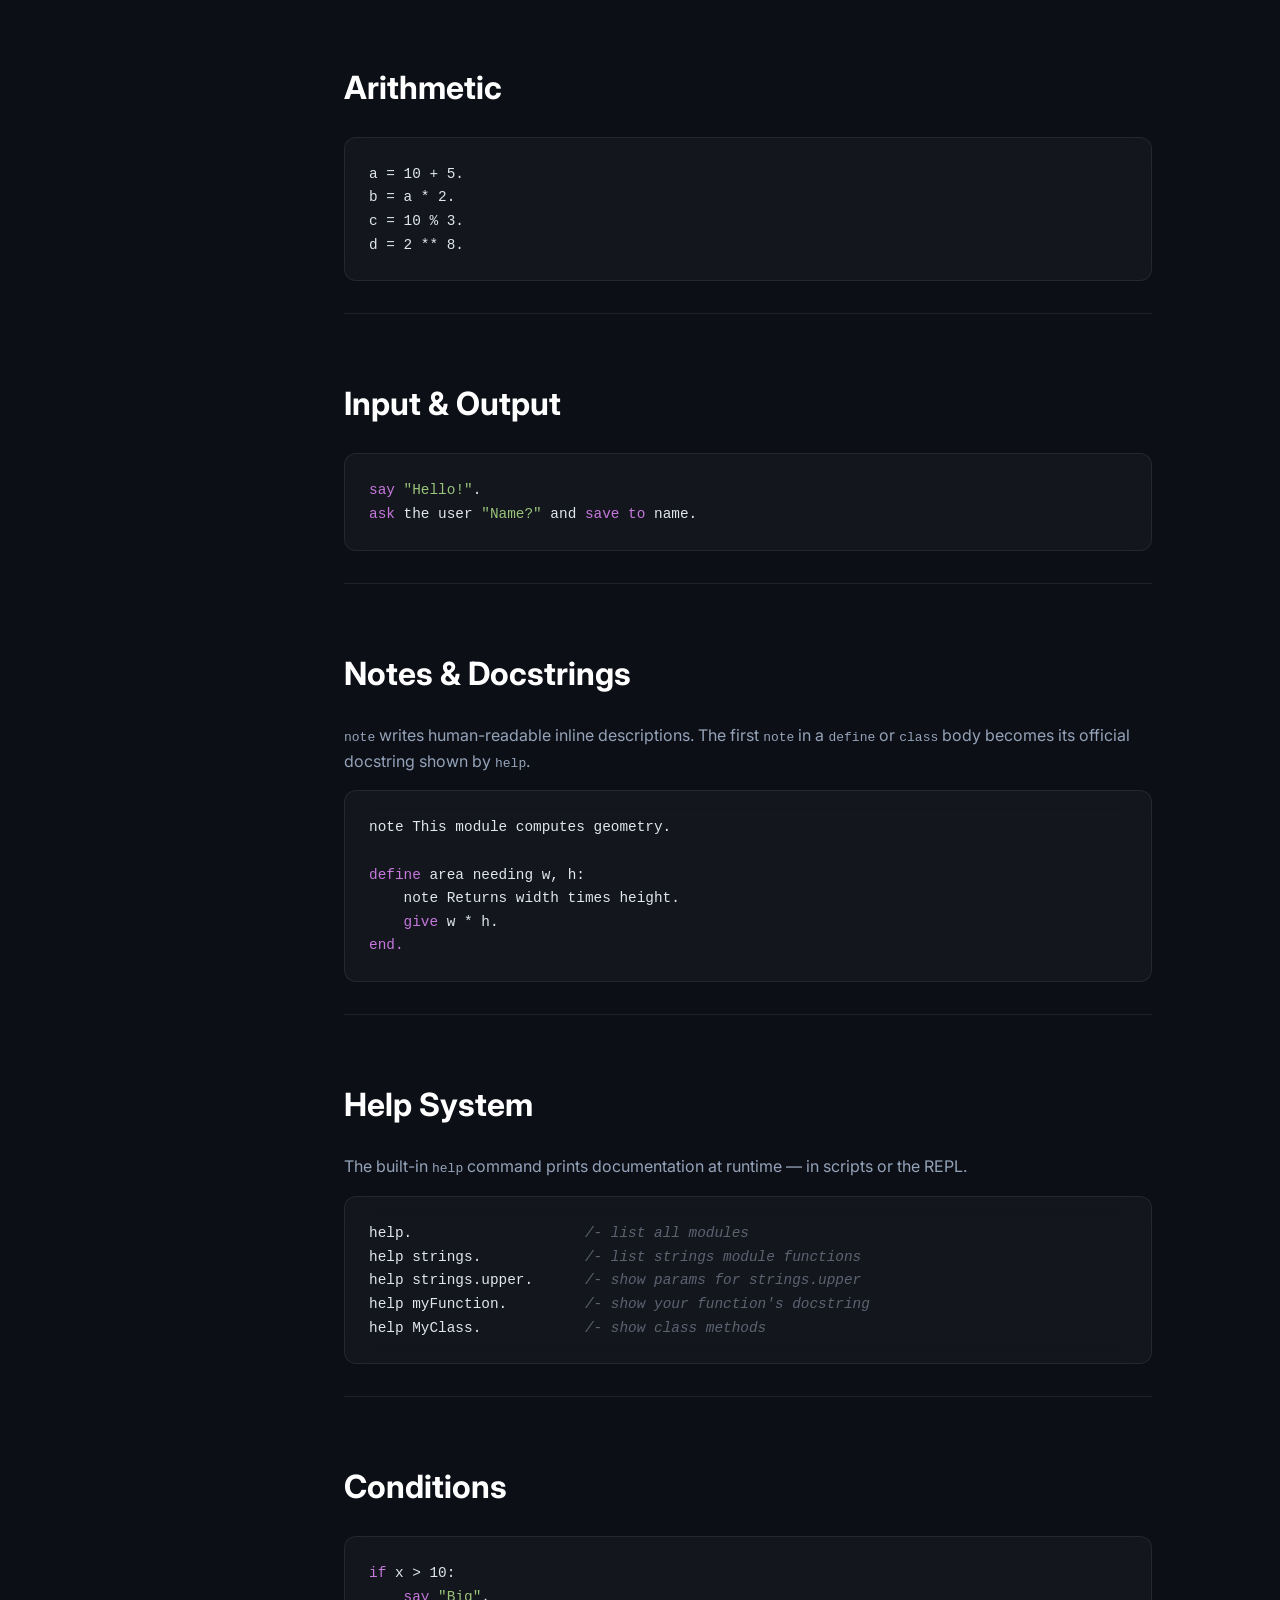
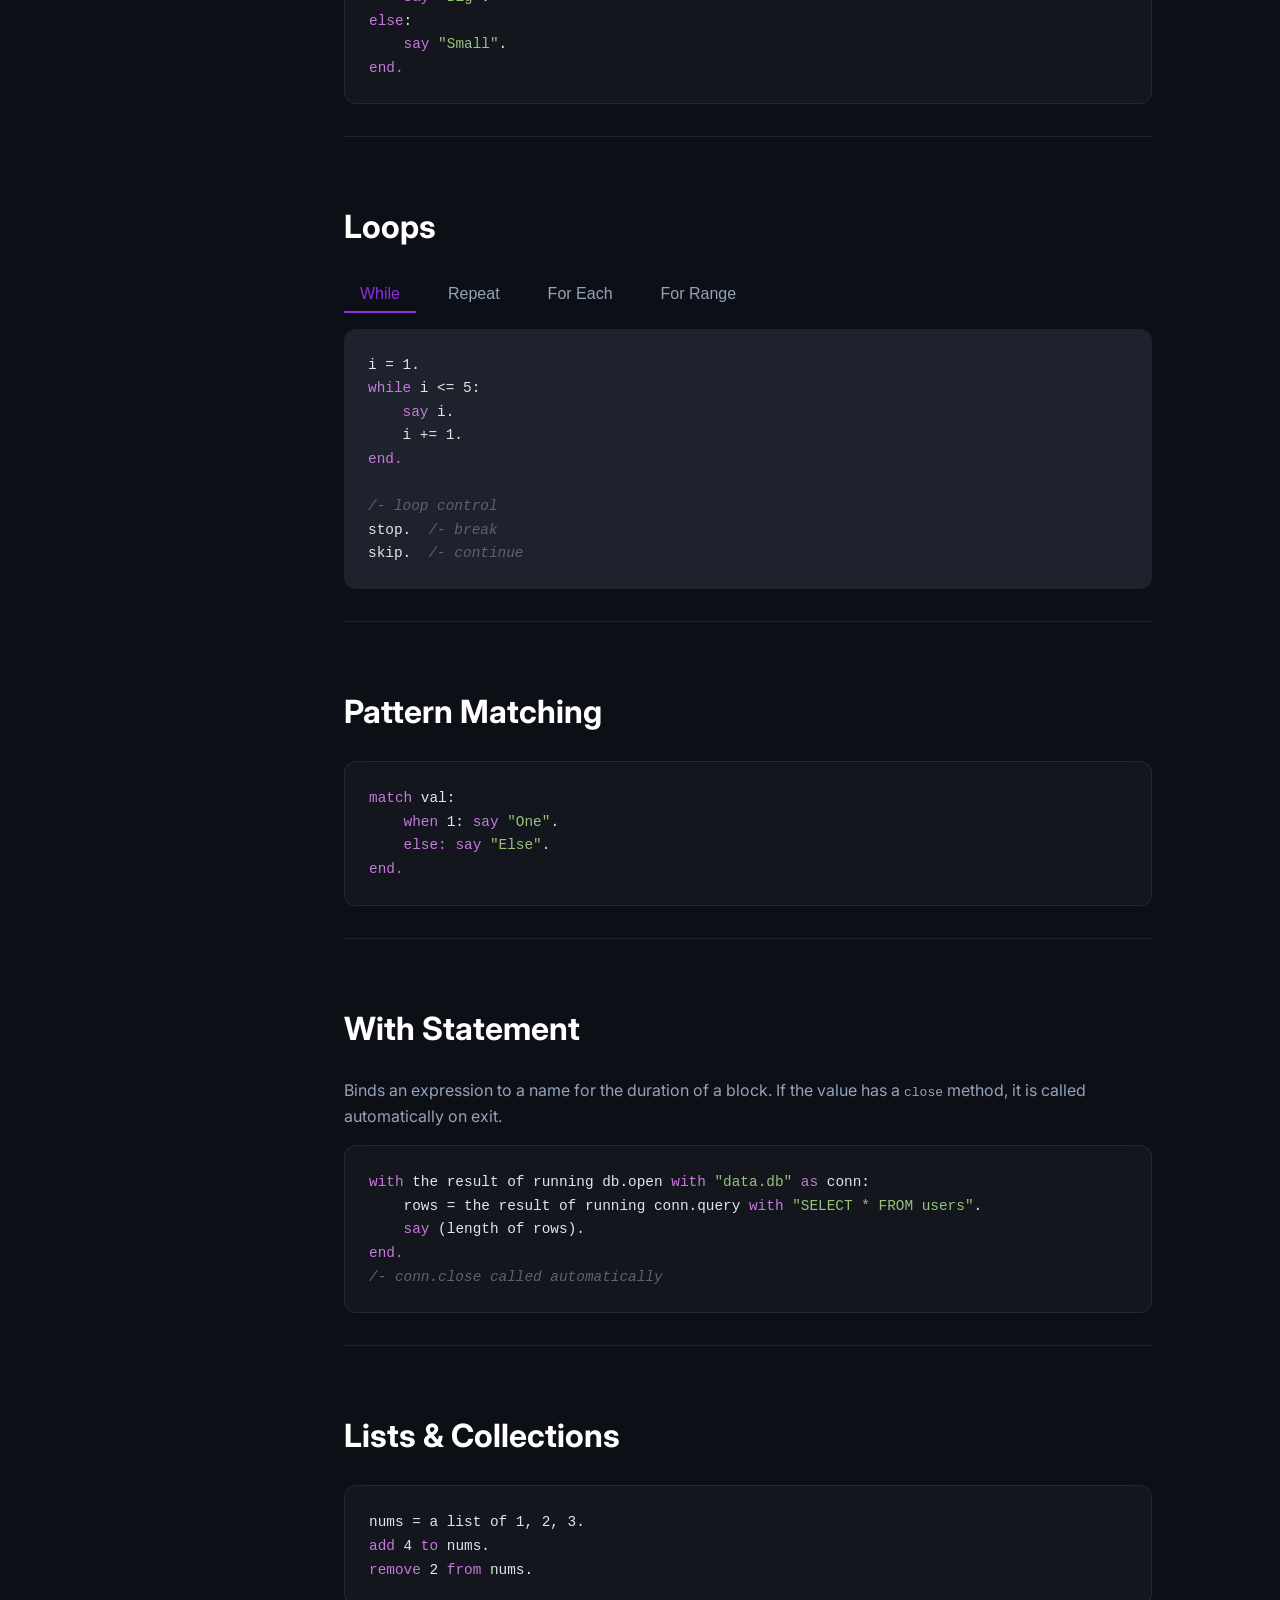
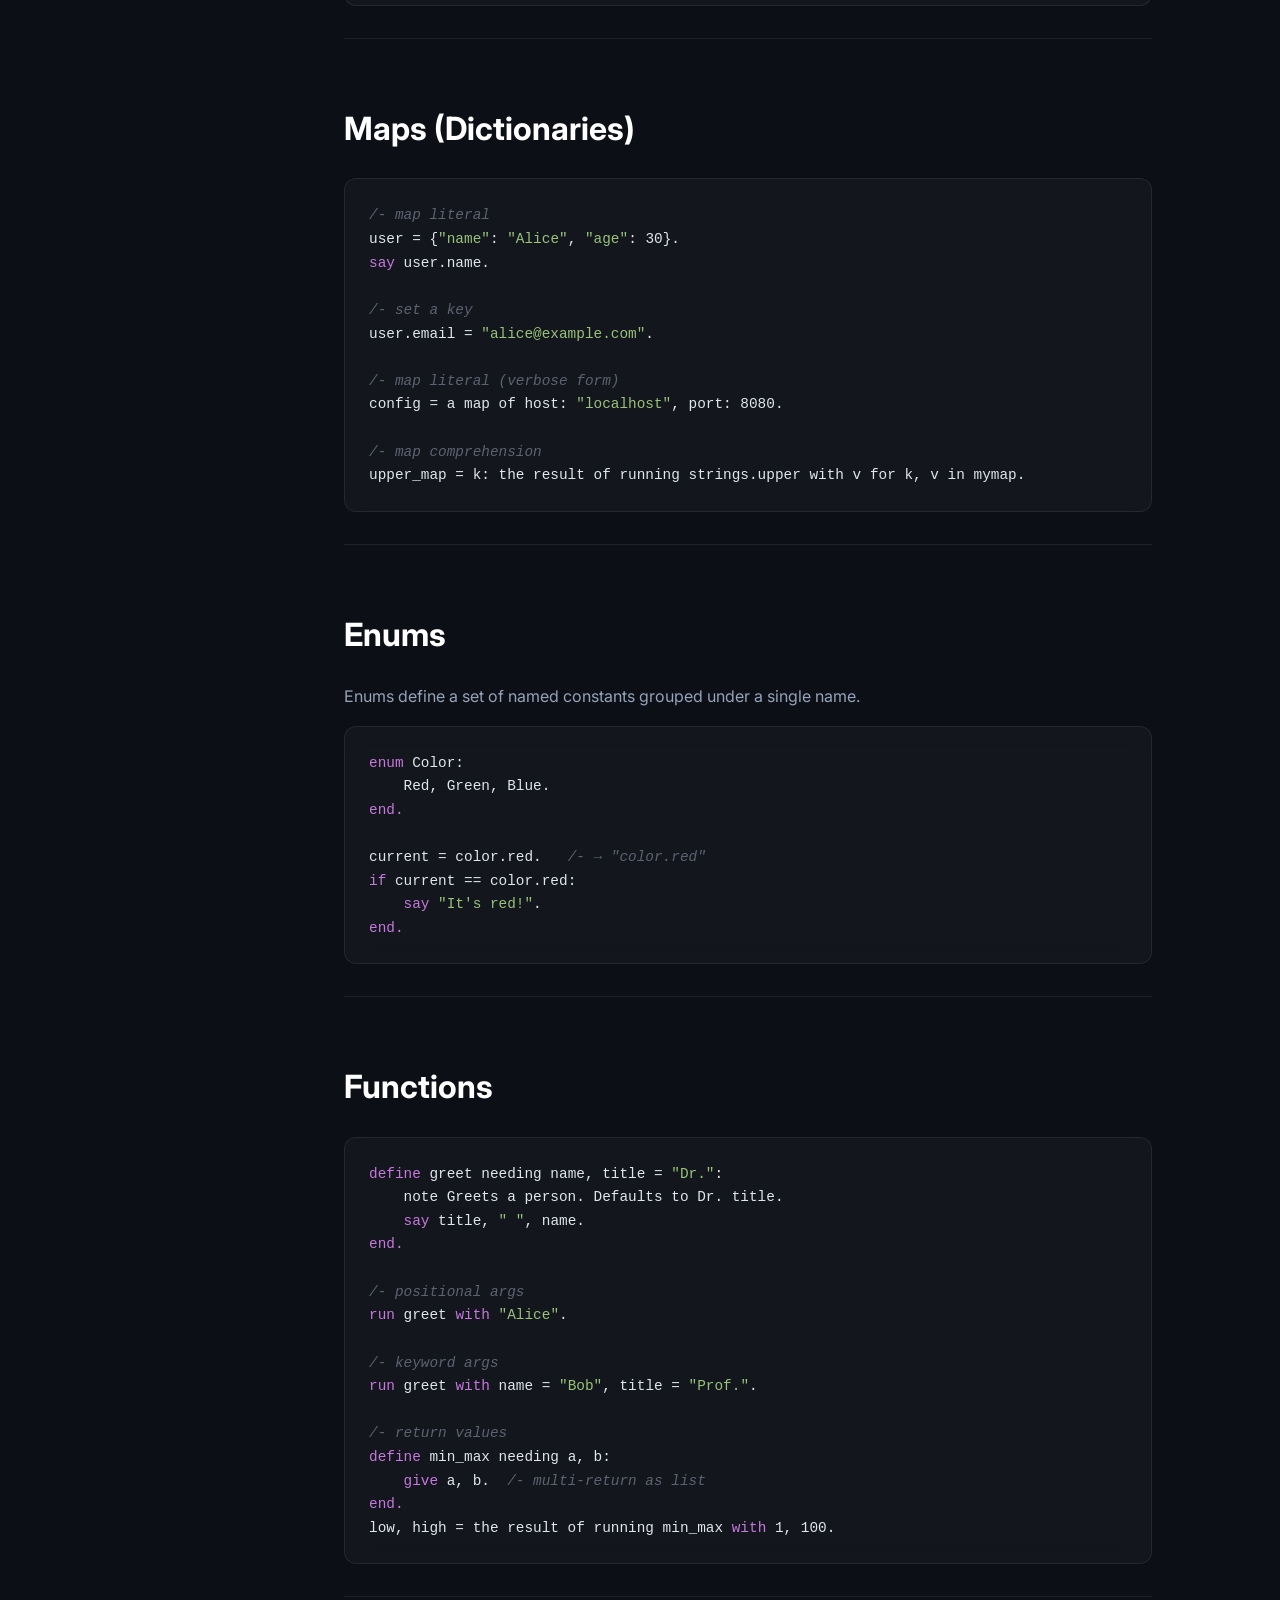
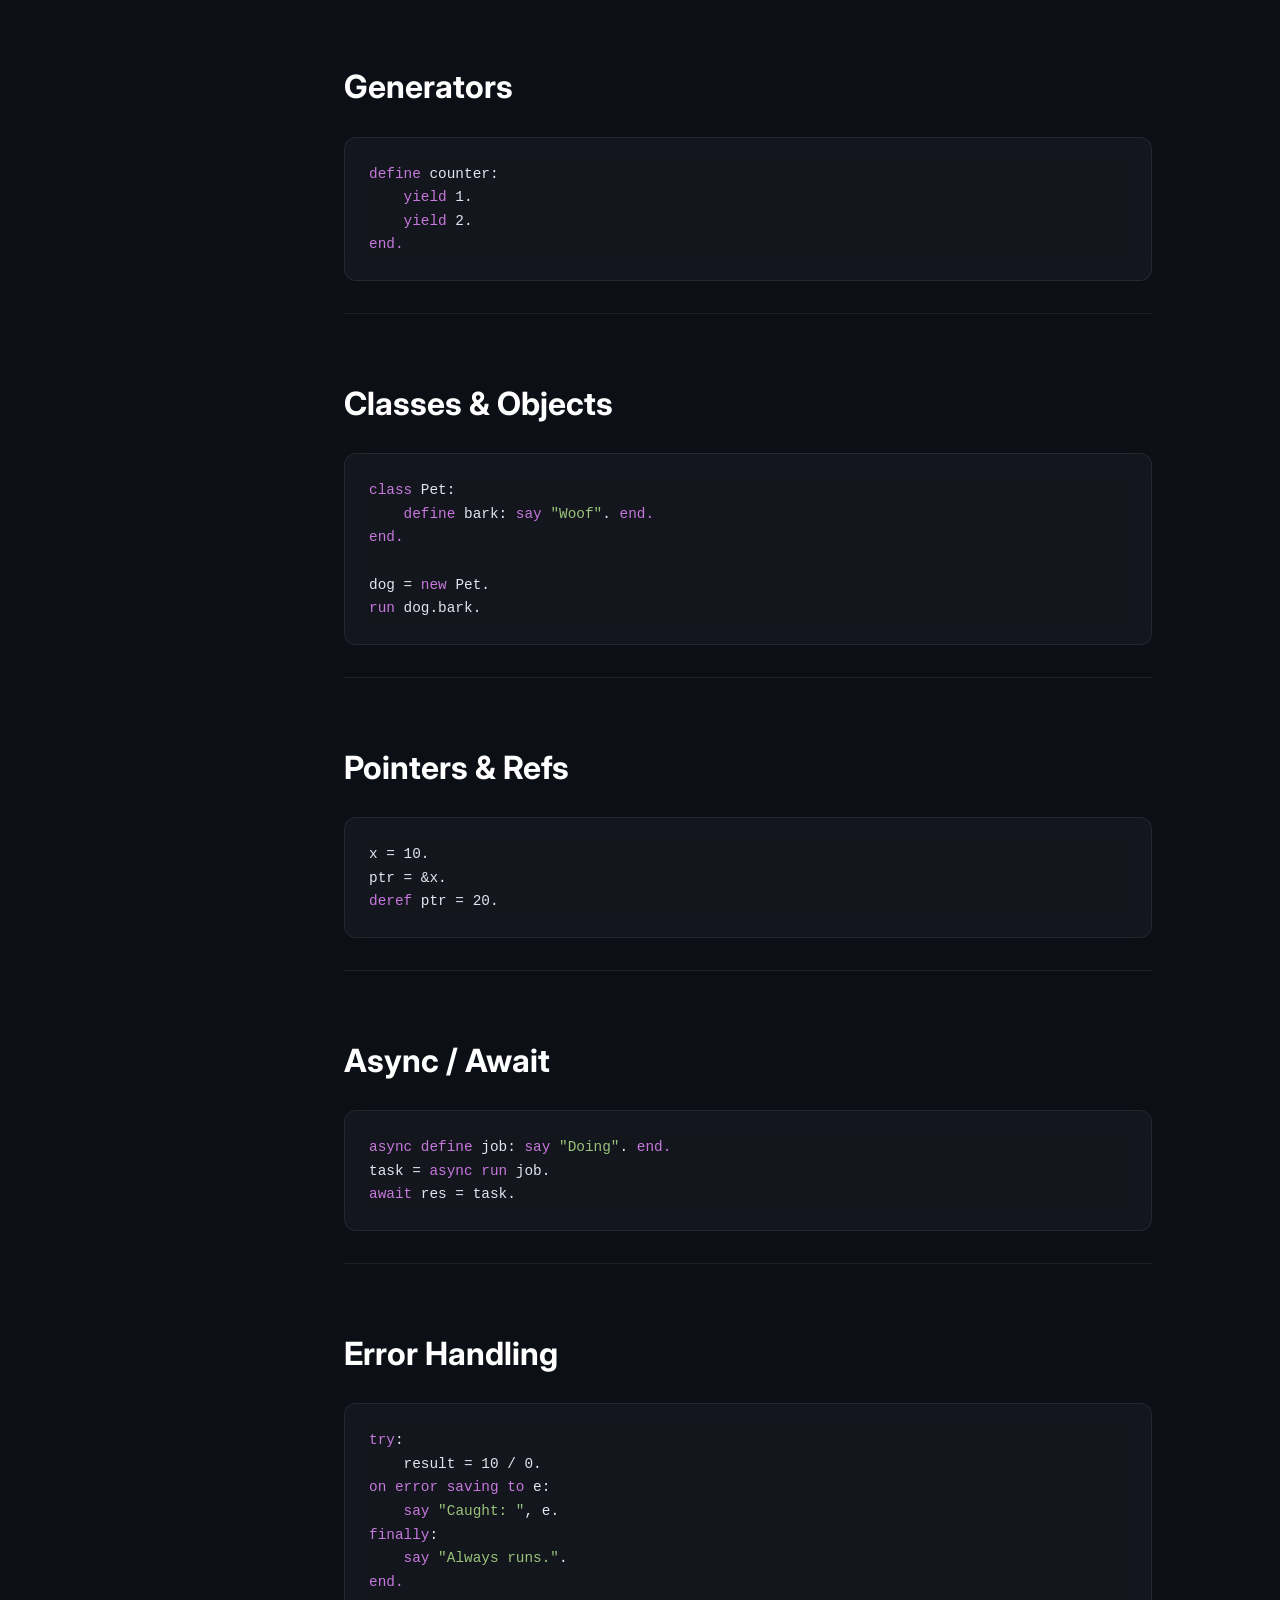
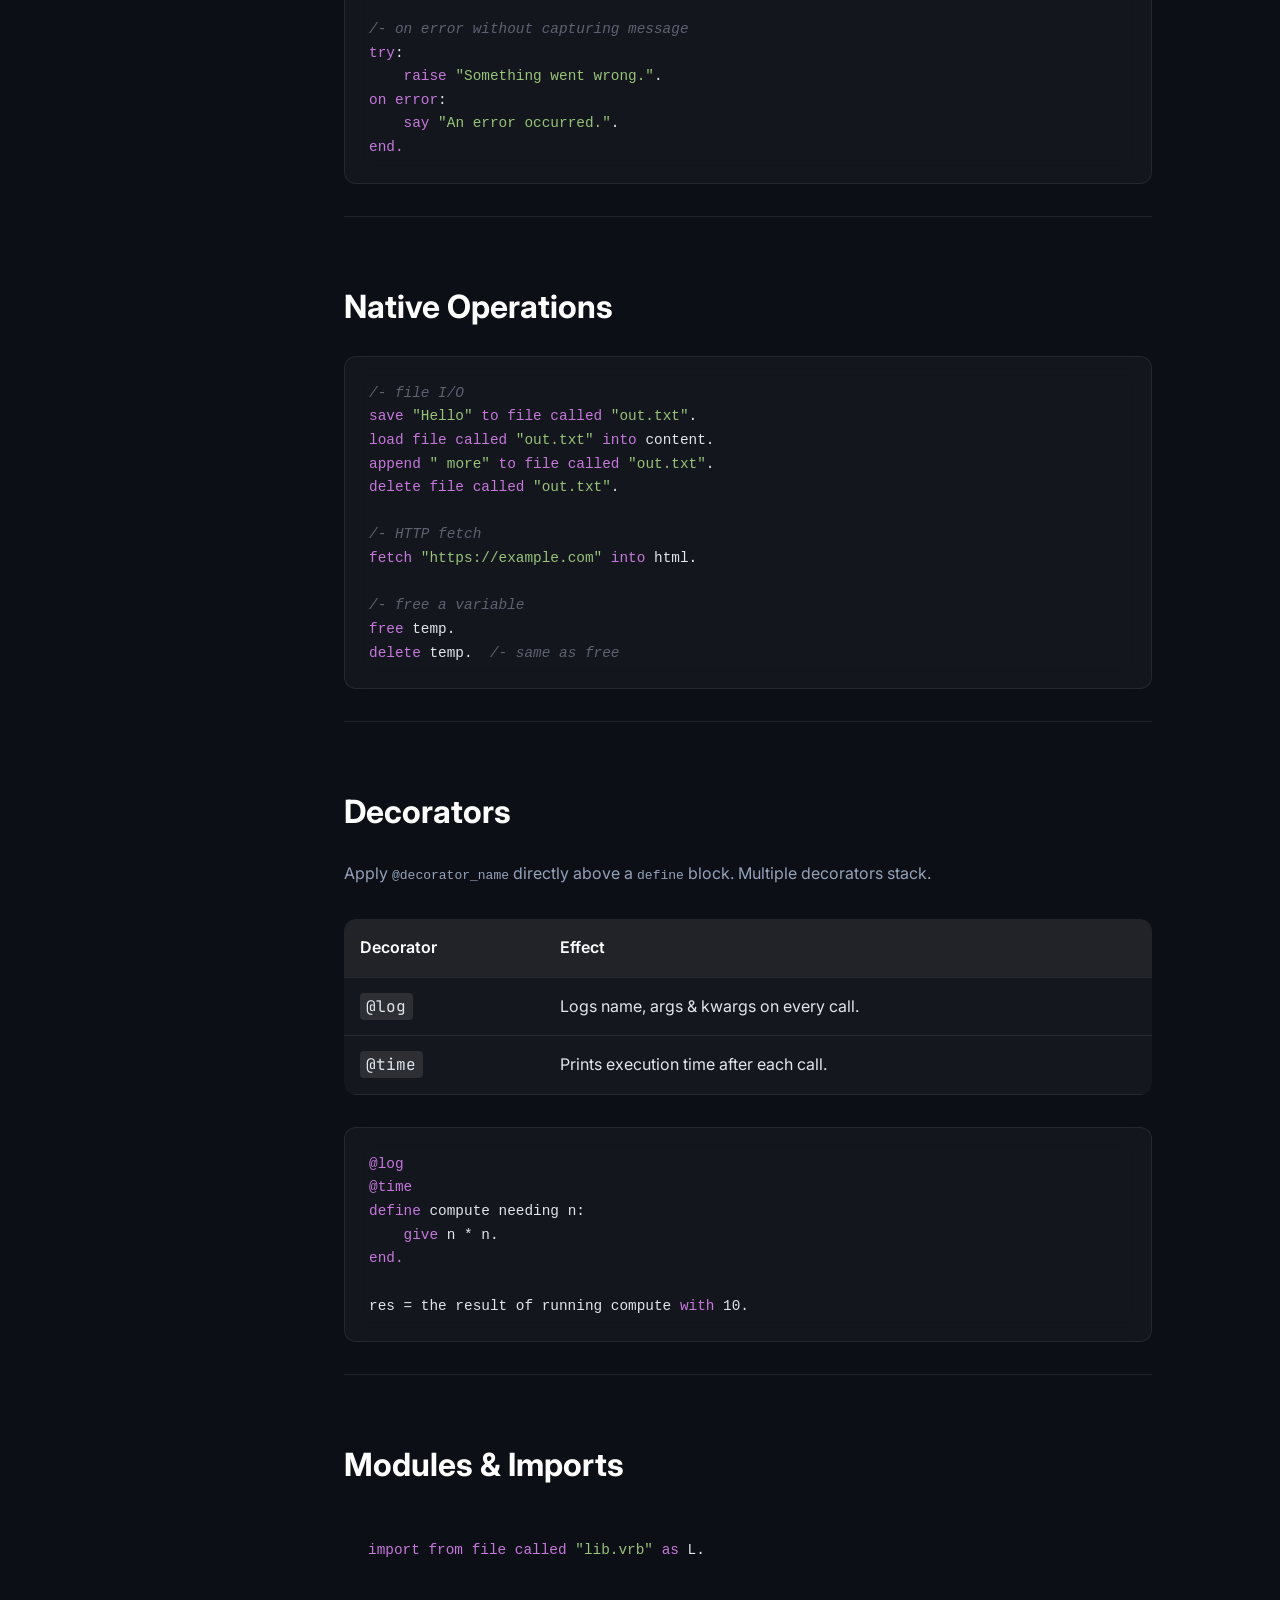
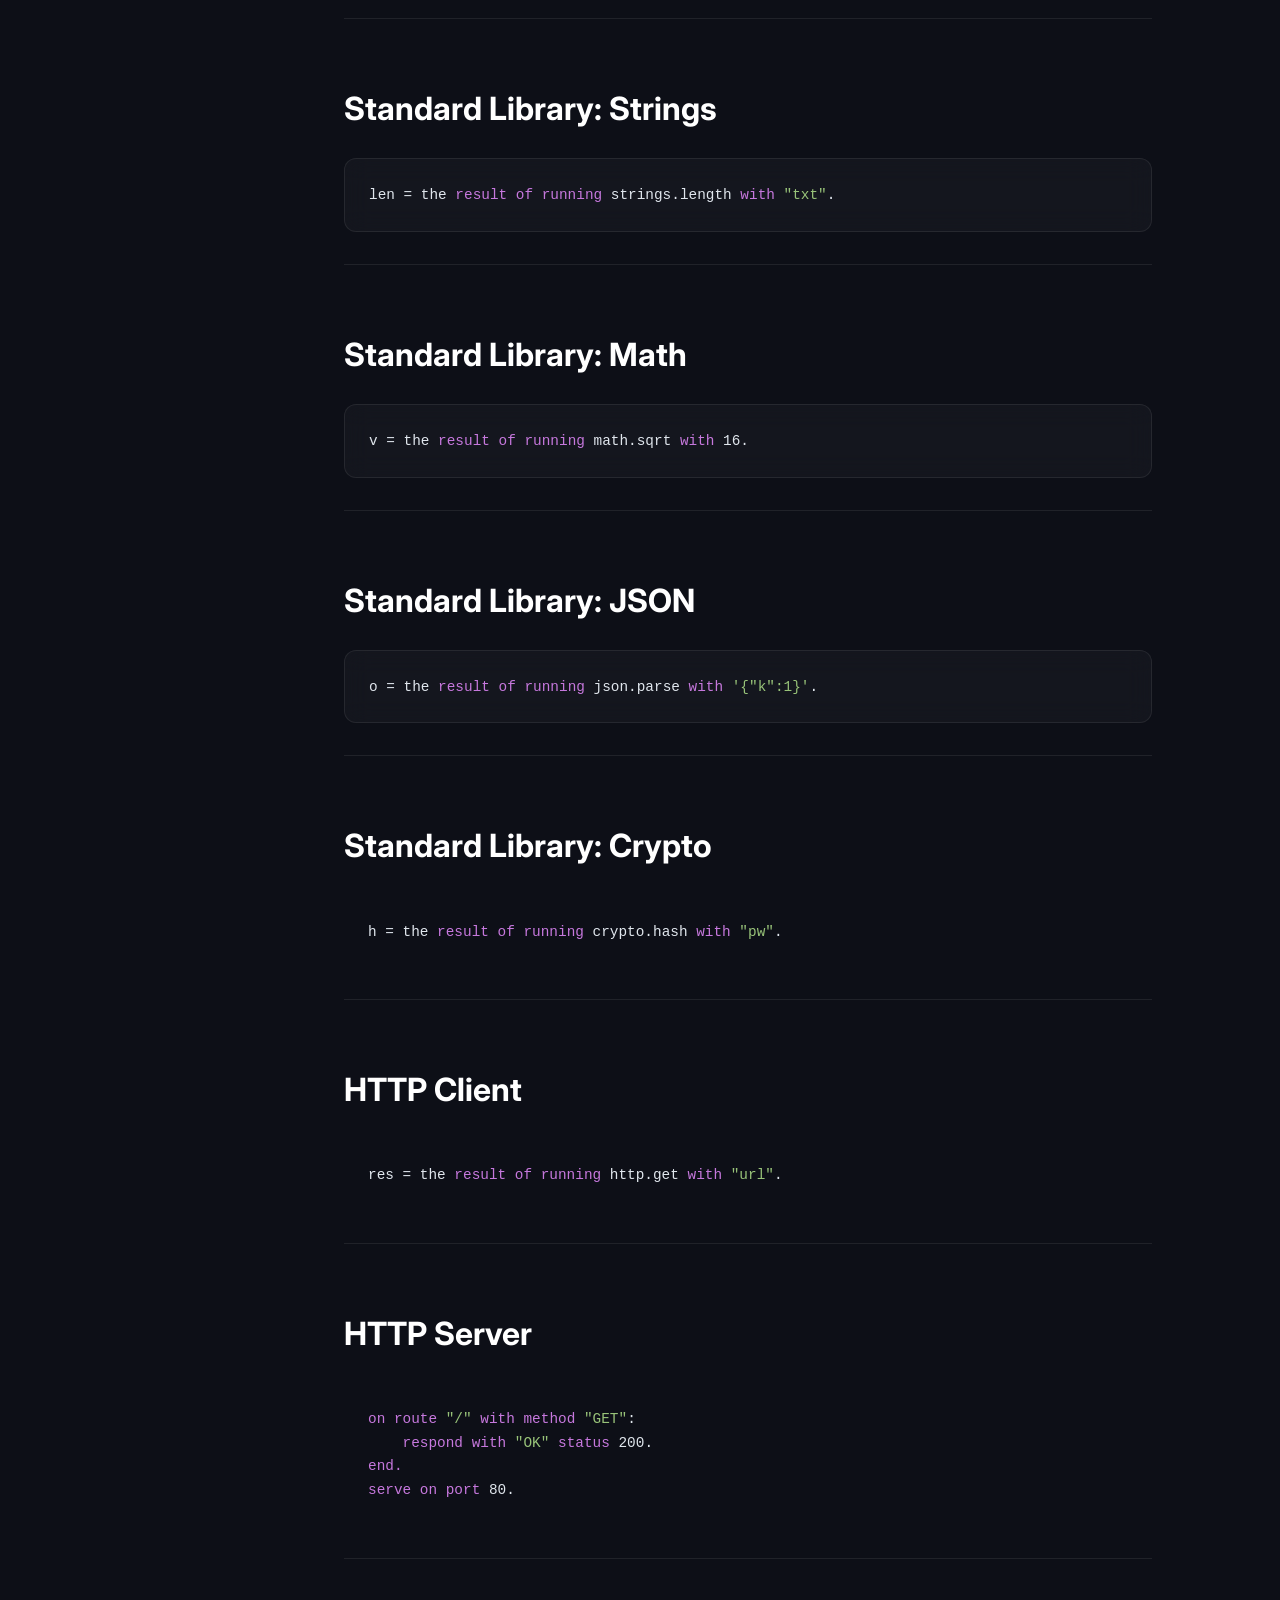
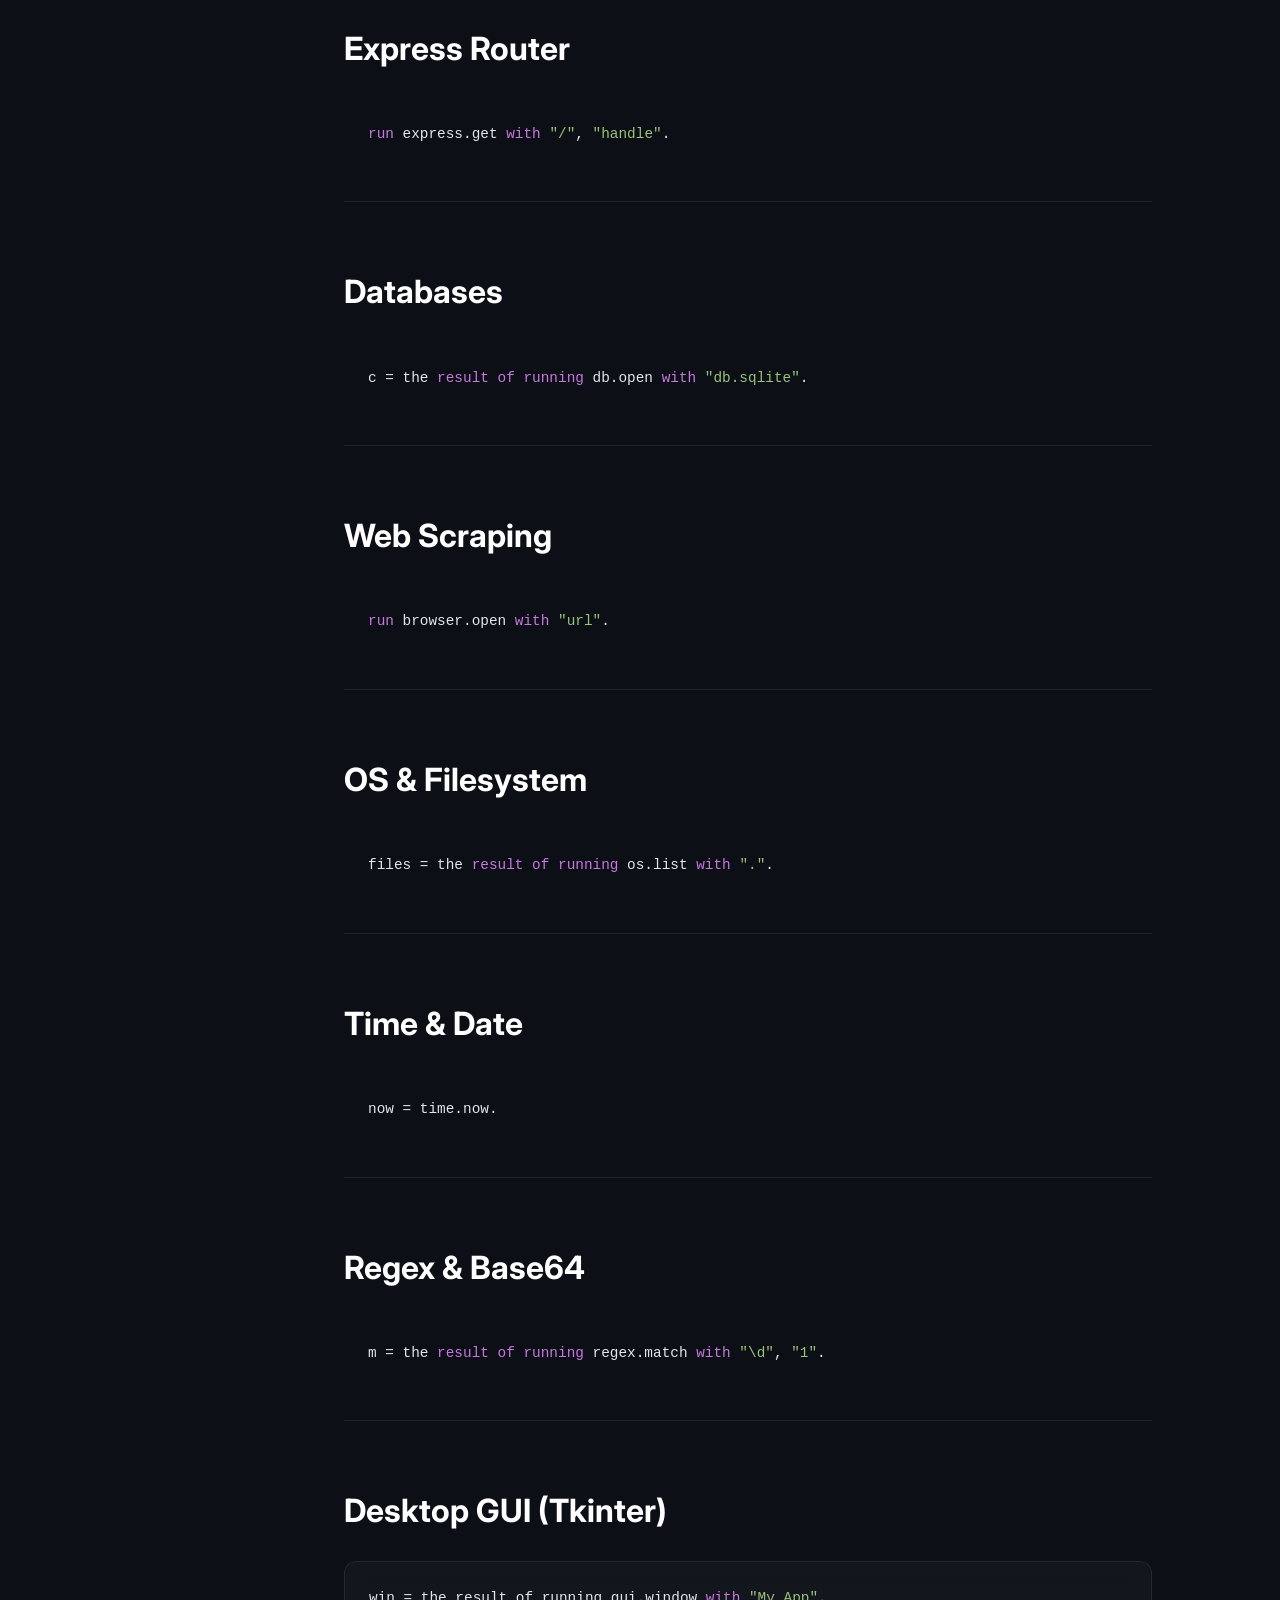
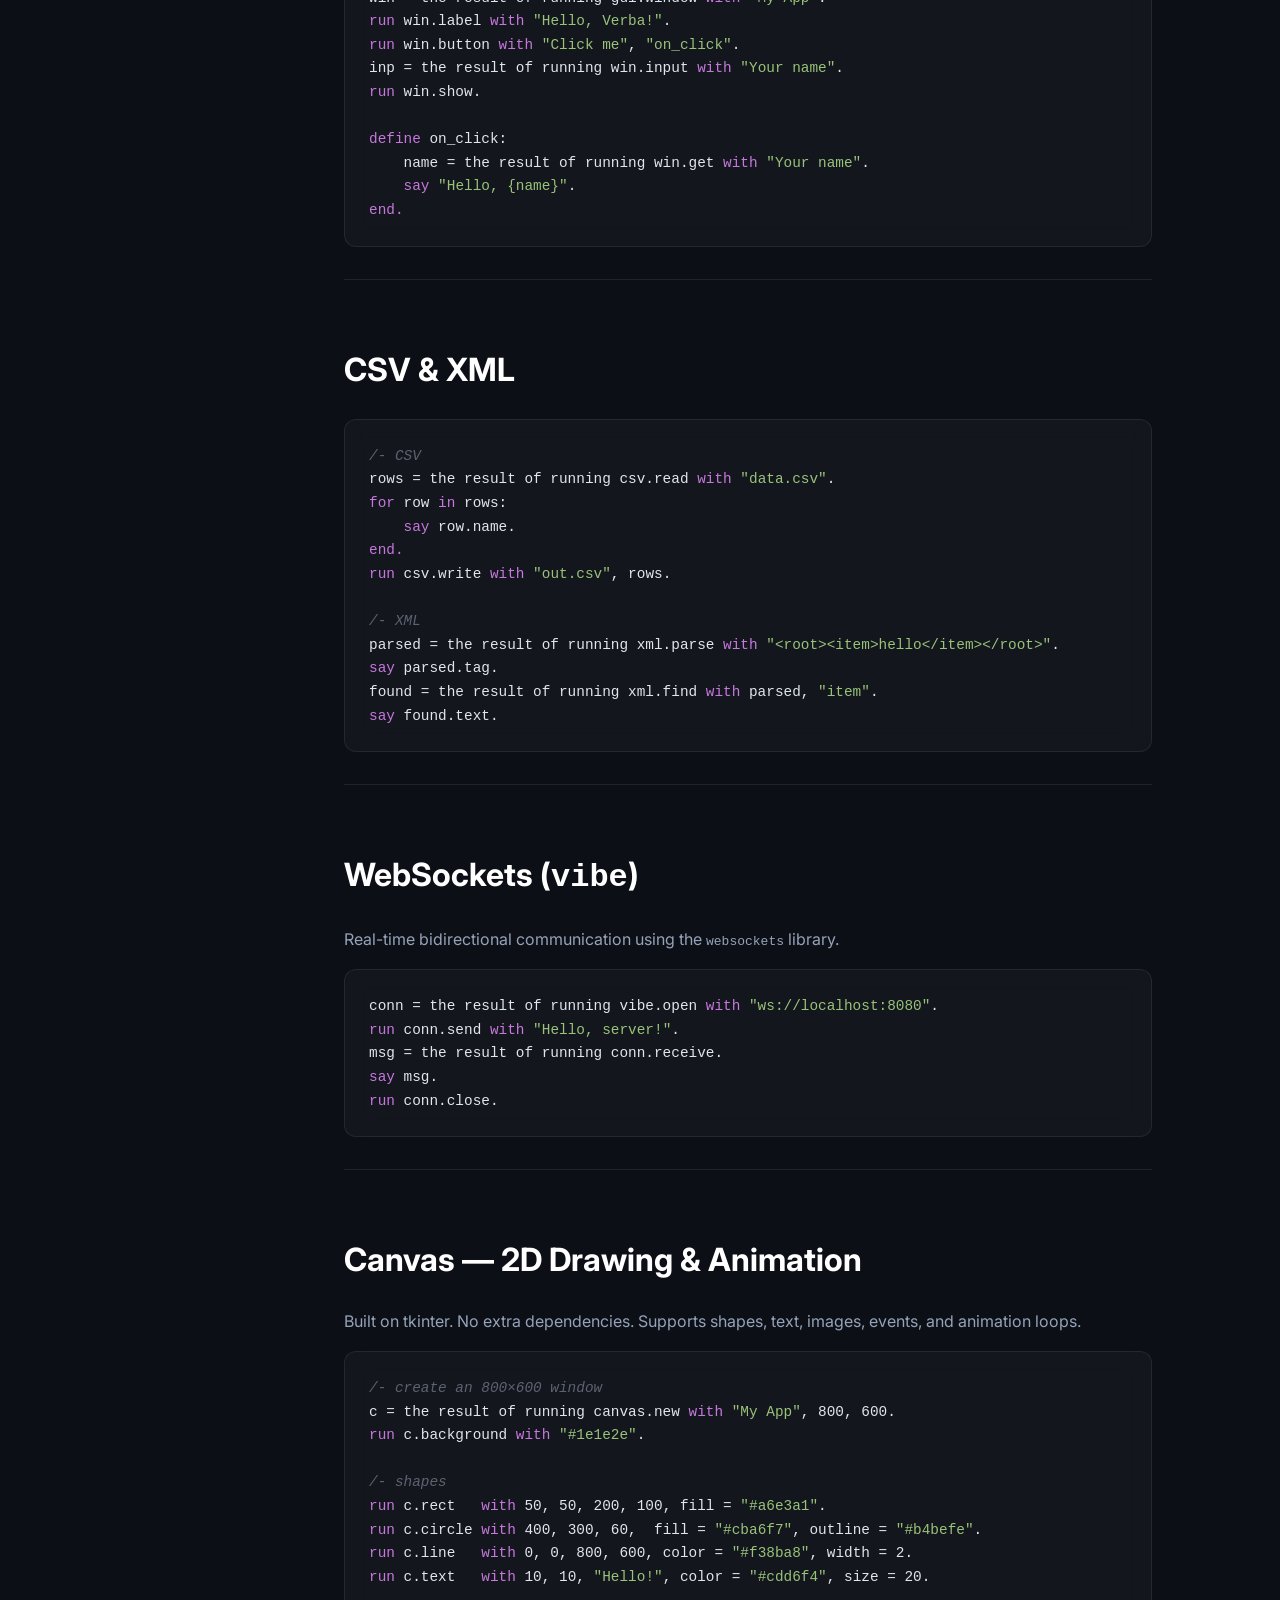
==== commit 64ed95c4: "feat: Add search command to README and documentation for package registry" ====
--- a/docs/index.html
+++ b/docs/index.html
@@ -142,7 +142,11 @@
                         <tr><td><code>verba repl</code></td><td>Start an interactive live console.</td></tr>
                         <tr><td><code>verba format &lt;file.vrb&gt;</code></td><td>Auto-format with 4-space indentation.</td></tr>
                         <tr><td><code>verba init &lt;name&gt;</code></td><td>Initialize a new Verba project directory.</td></tr>
-                        <tr><td><code>verba install &lt;pkg&gt;</code></td><td>Download &amp; install a <code>.vrb</code> package from the registry (or URL) into <code>modules/</code>.</td></tr>
+                        <tr><td><code>verba list</code></td><td>List currently installed packages in <code>modules/</code>.</td></tr>
+                        <tr><td><code>verba search &lt;query&gt;</code></td><td>Search for a package in the Verba registry by name.</td></tr>
+                        <tr><td><code>verba install &lt;pkg&gt;</code></td><td>Download &amp; install a <code>.vrb</code> package from the registry (or URL) into <code>modules/</code>. If empty, syncs from <code>verba.json</code>.</td></tr>
+                        <tr><td><code>verba update &lt;pkg&gt;</code></td><td>Update an installed package (or all packages in <code>verba.json</code>).</td></tr>
+                        <tr><td><code>verba remove &lt;pkg&gt;</code></td><td>Remove an installed package from <code>modules/</code> and update <code>verba.json</code>.</td></tr>
                     </tbody>
                 </table>
             </div>
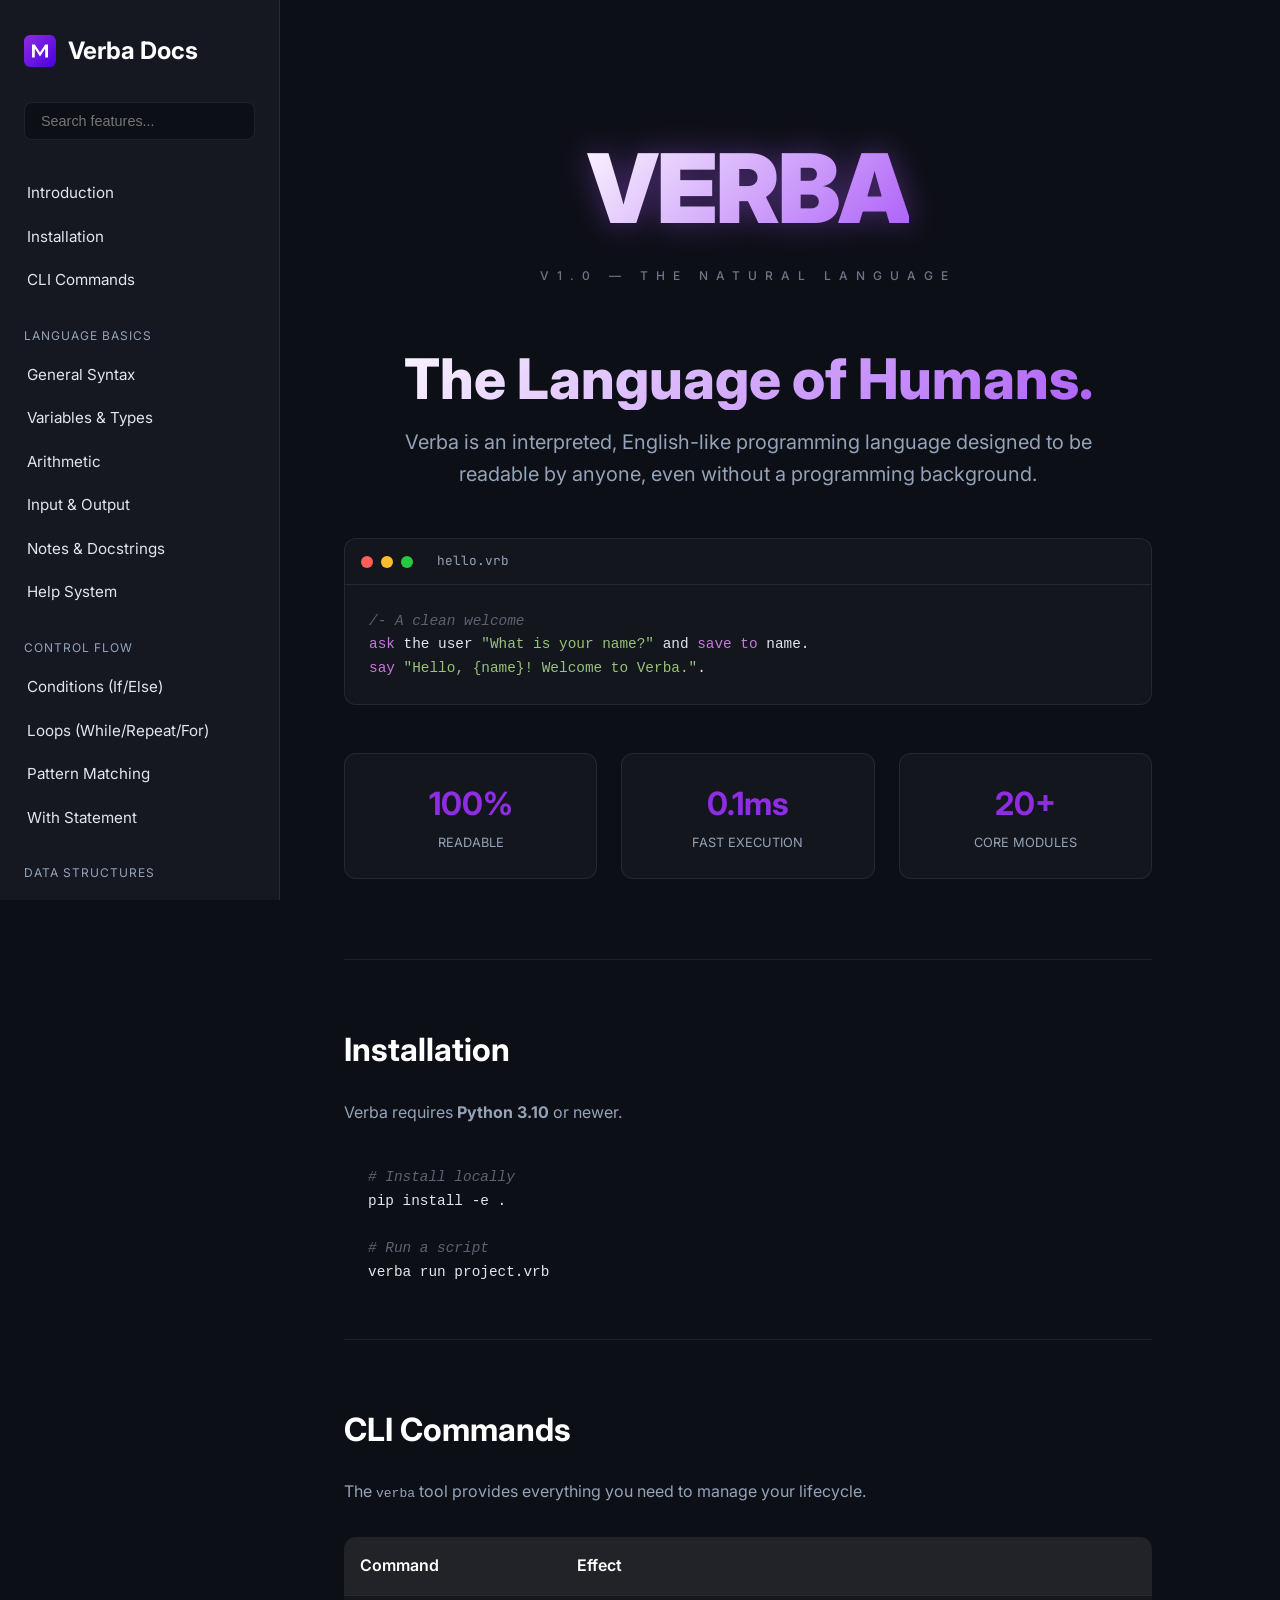
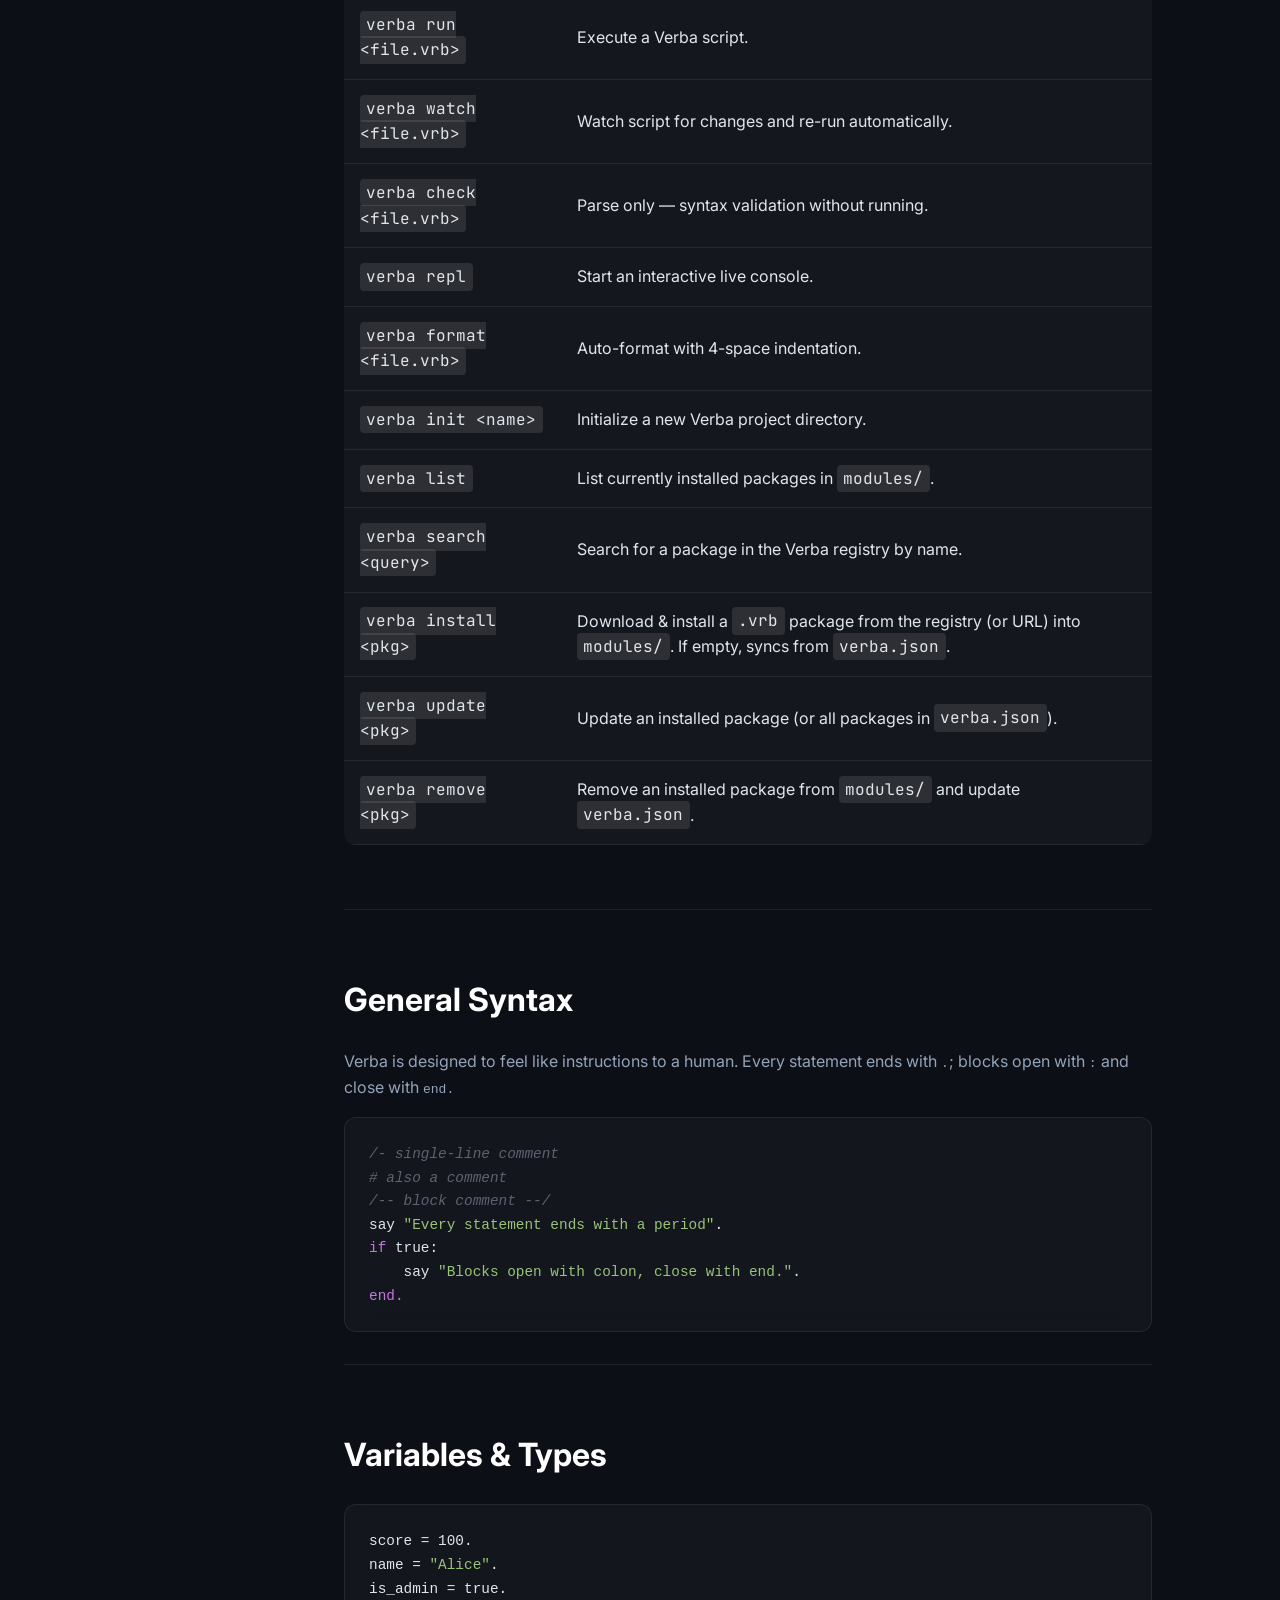
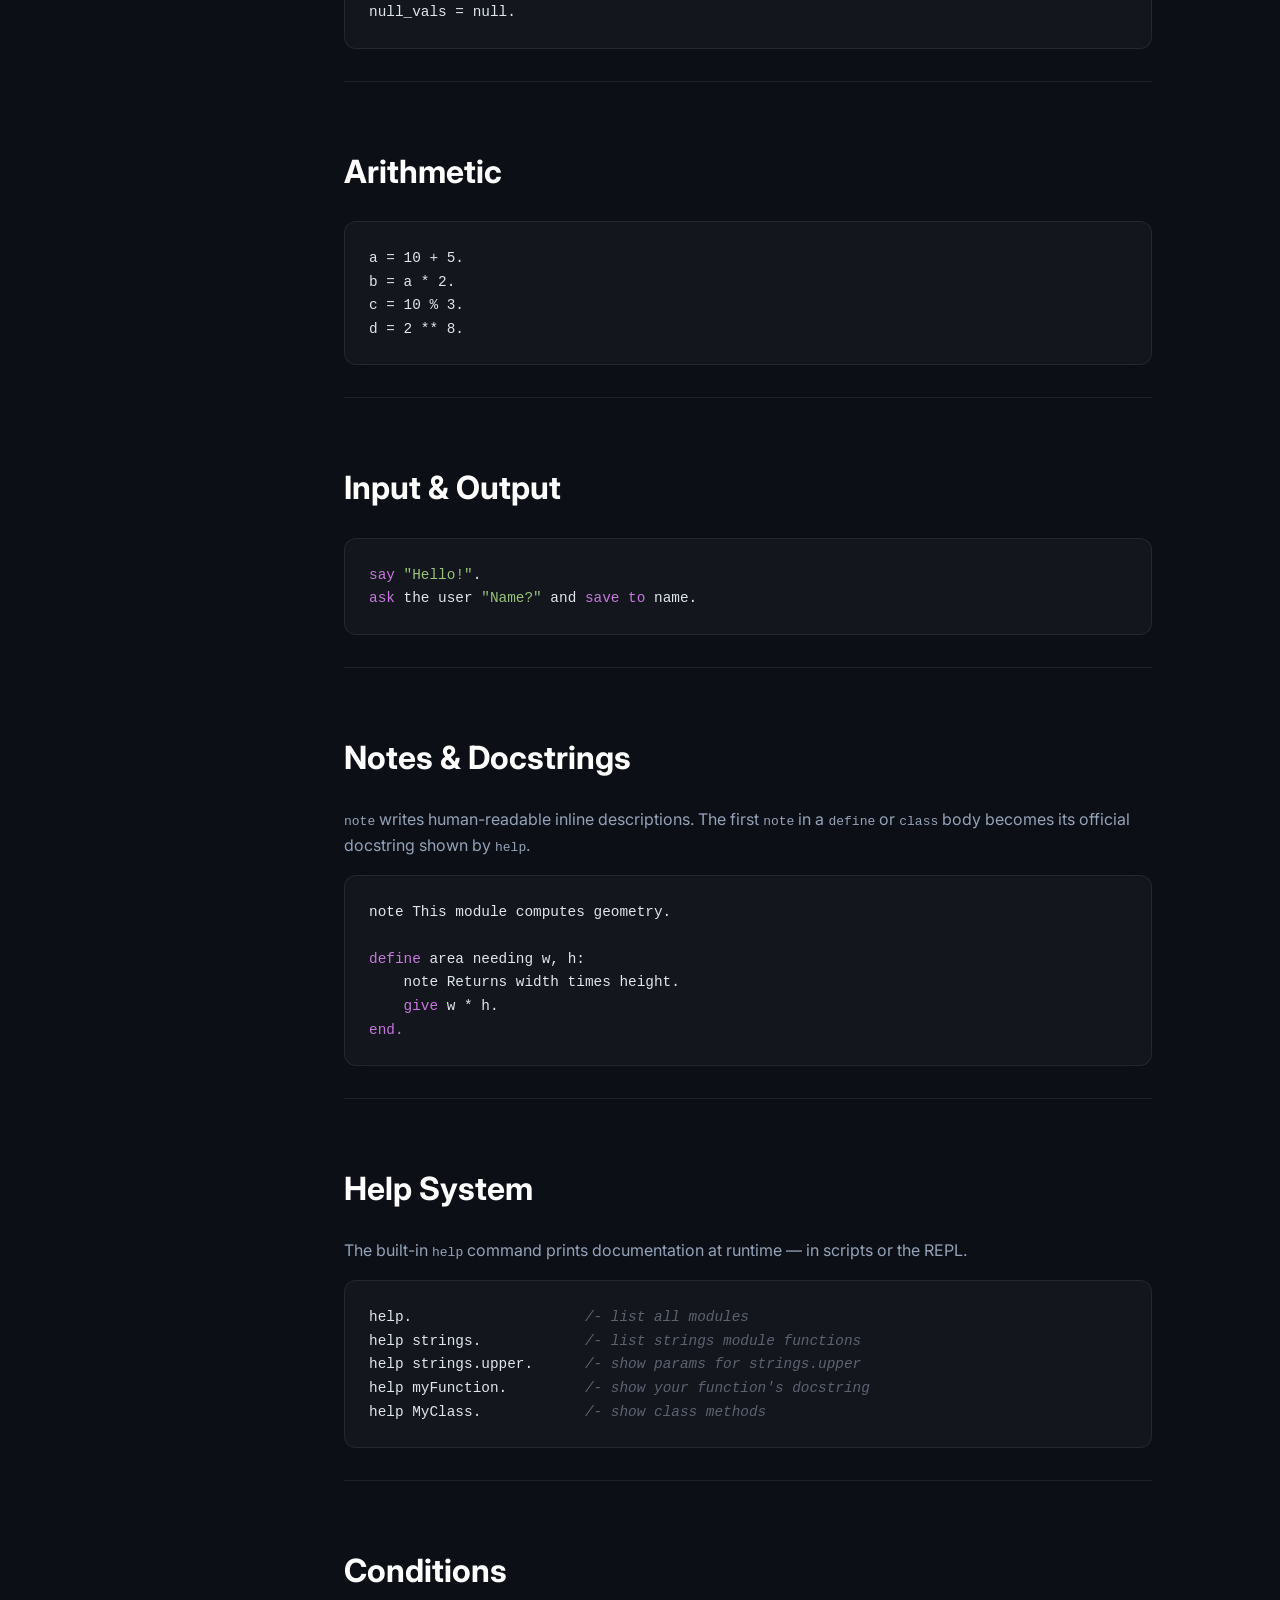
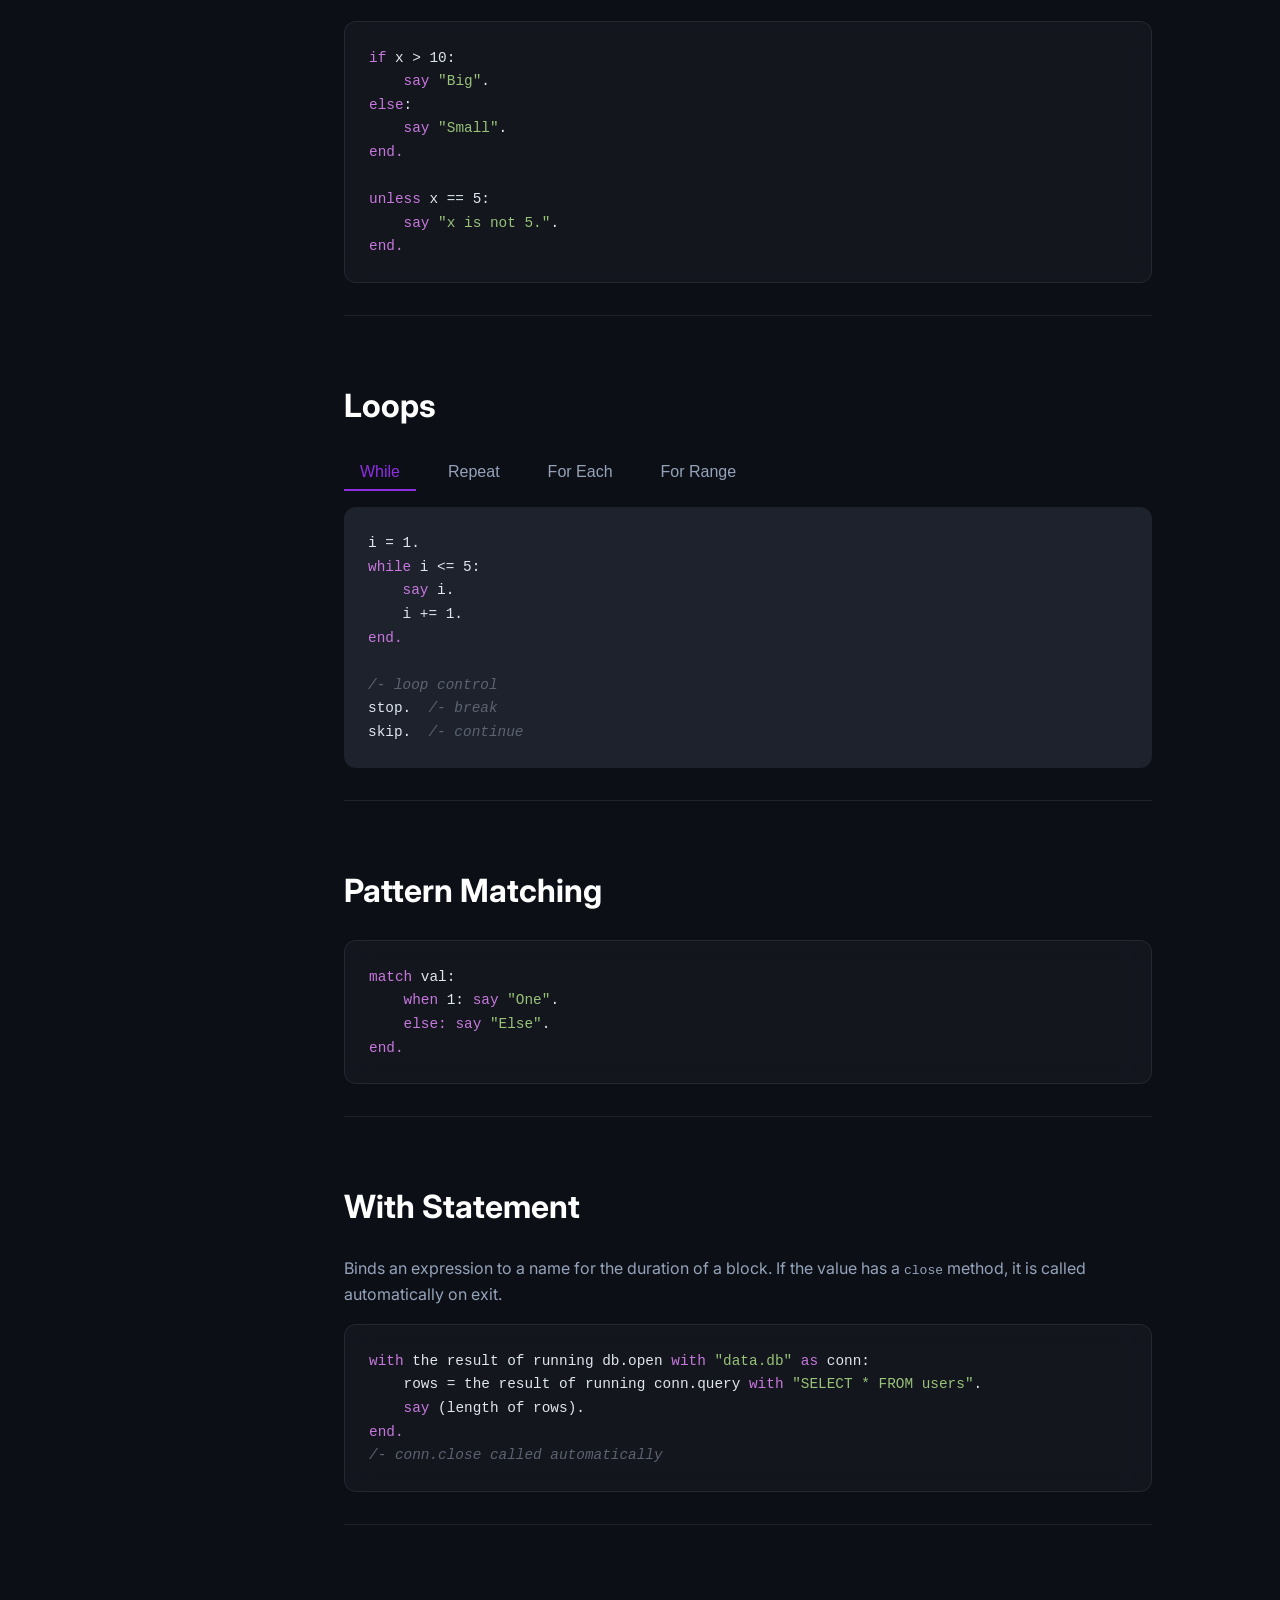
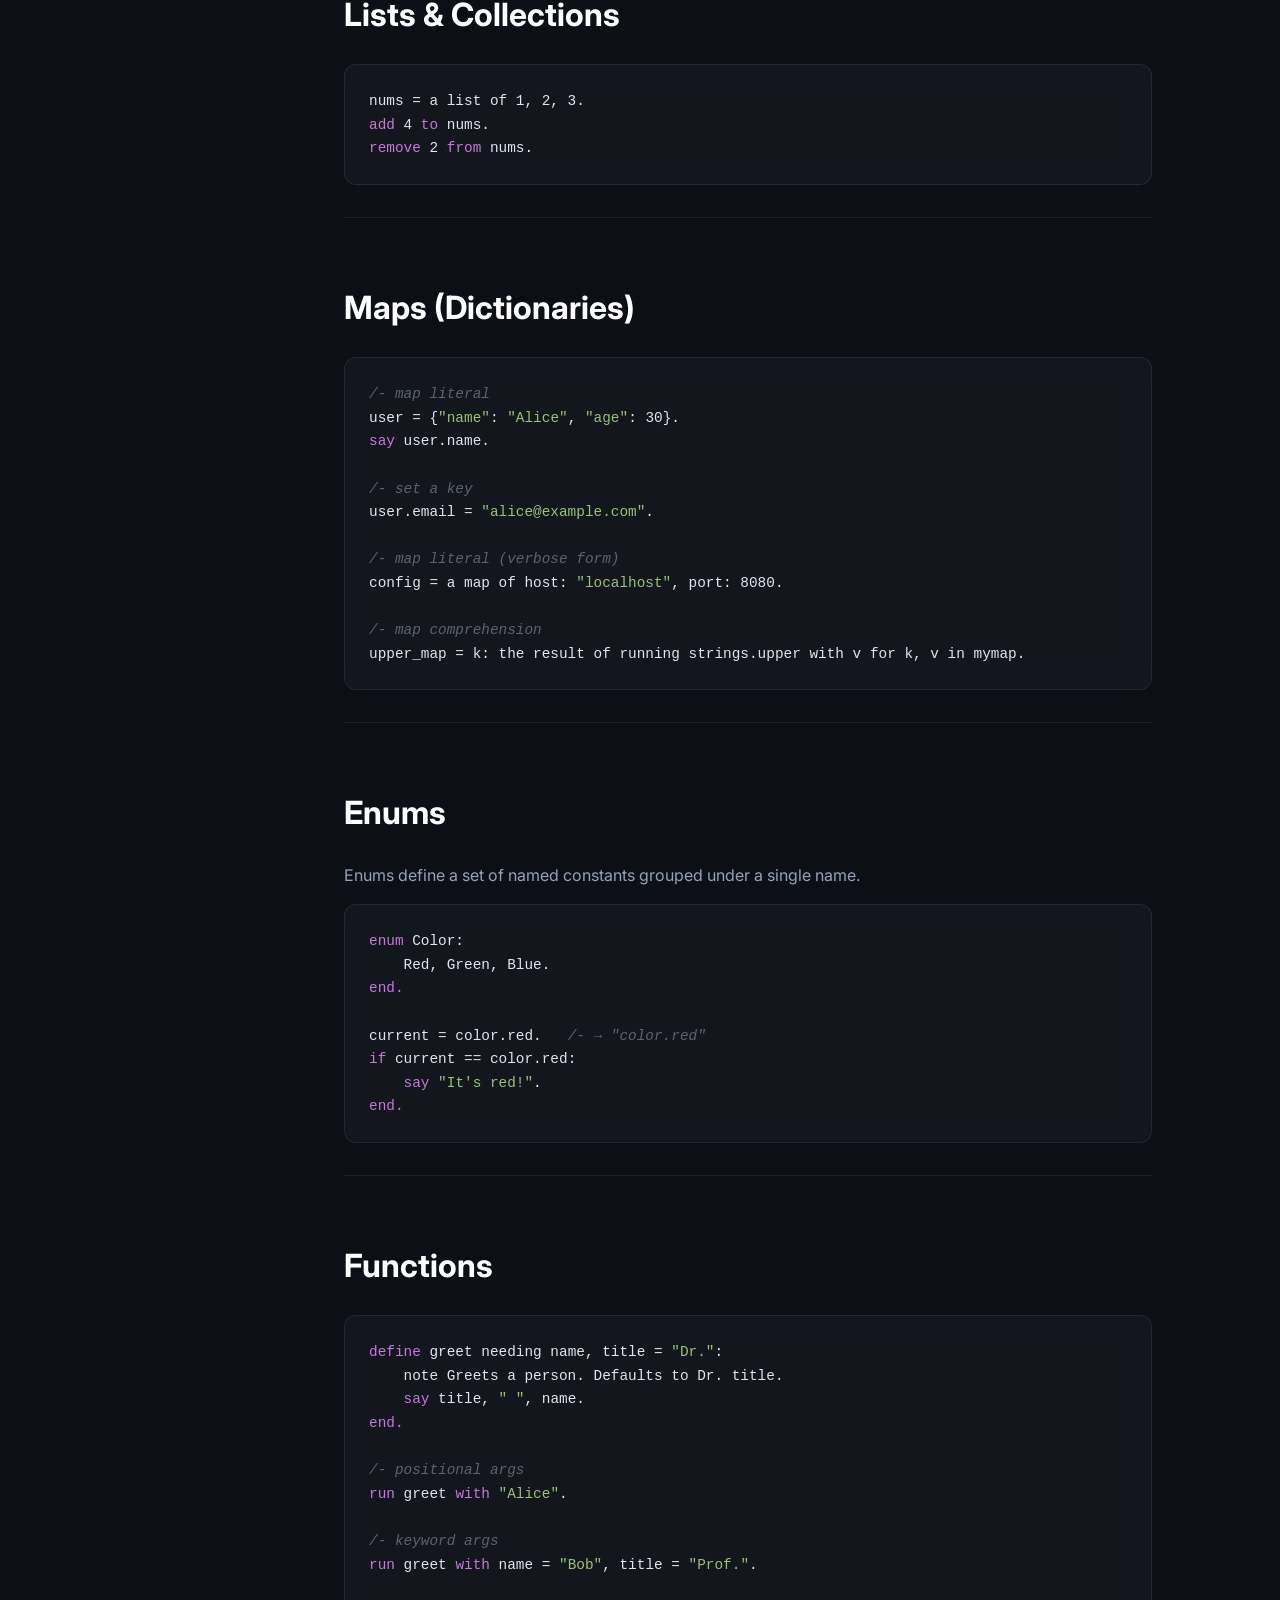
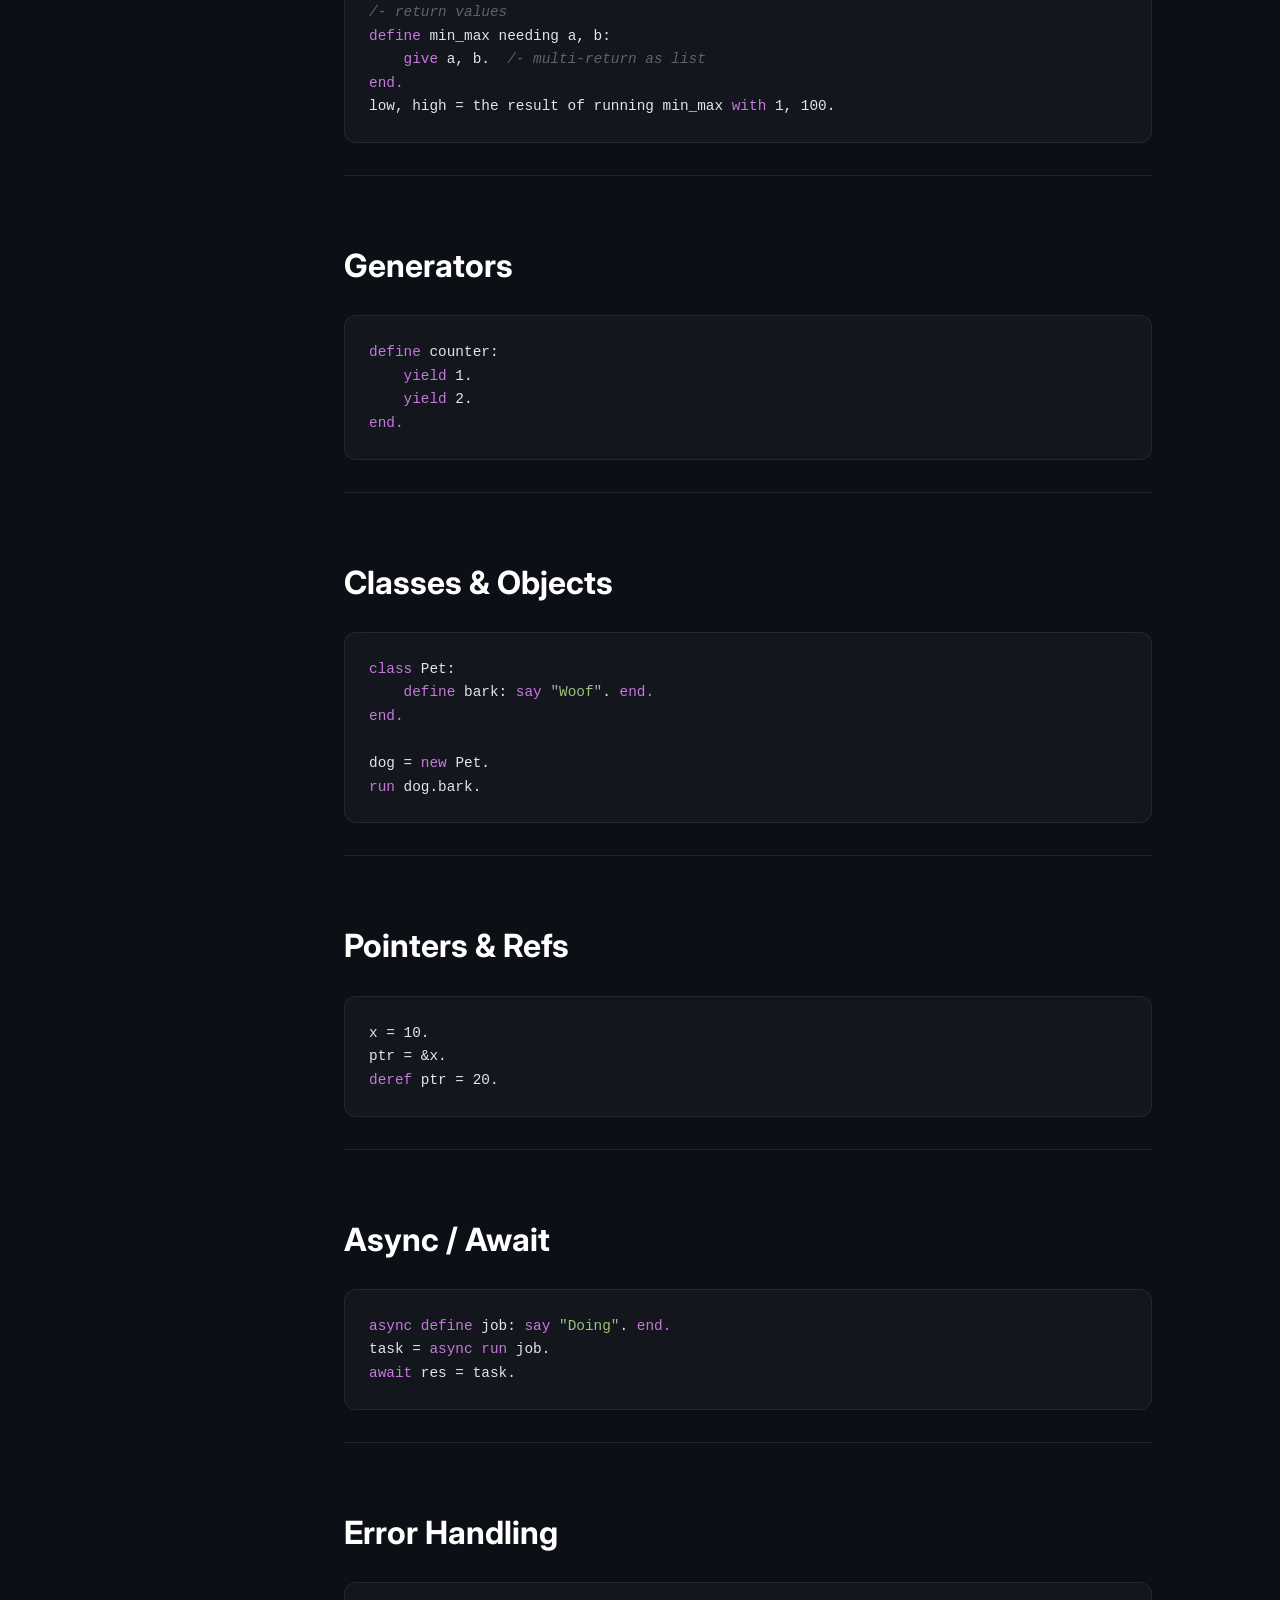
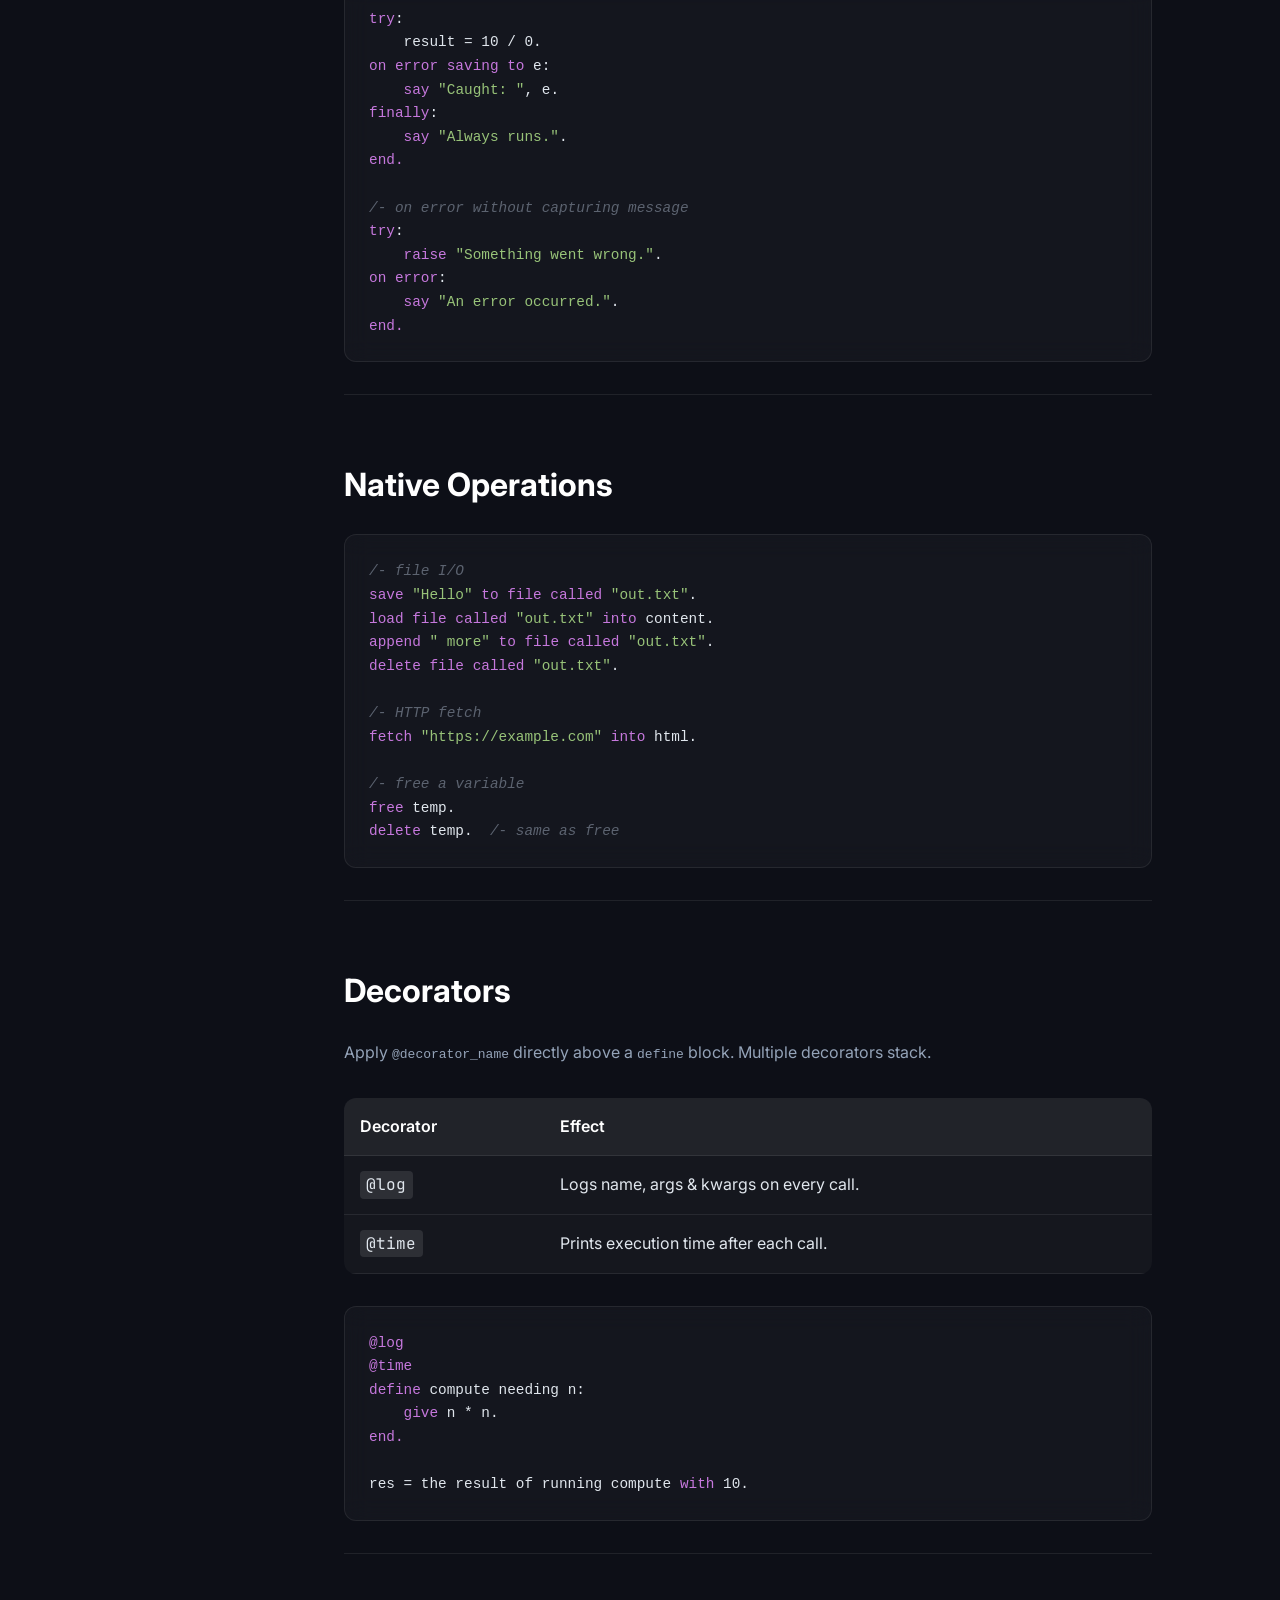
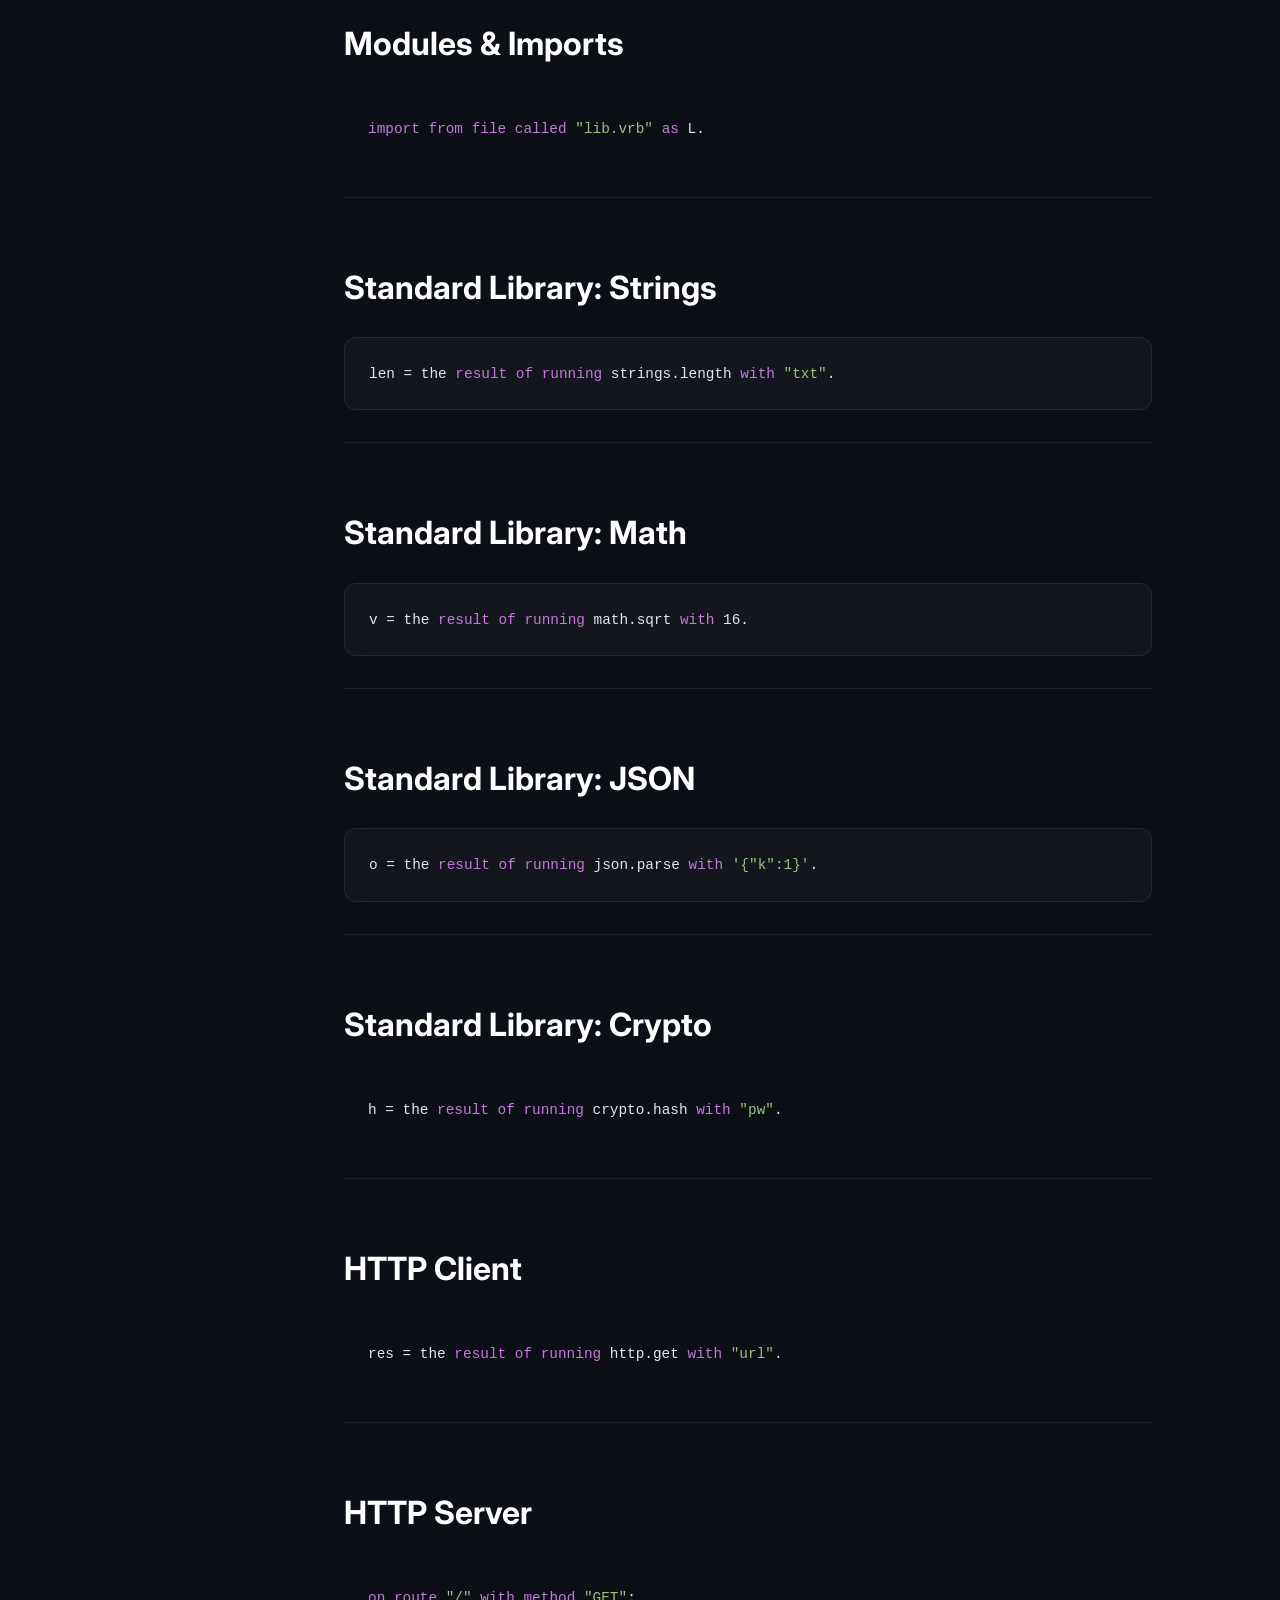
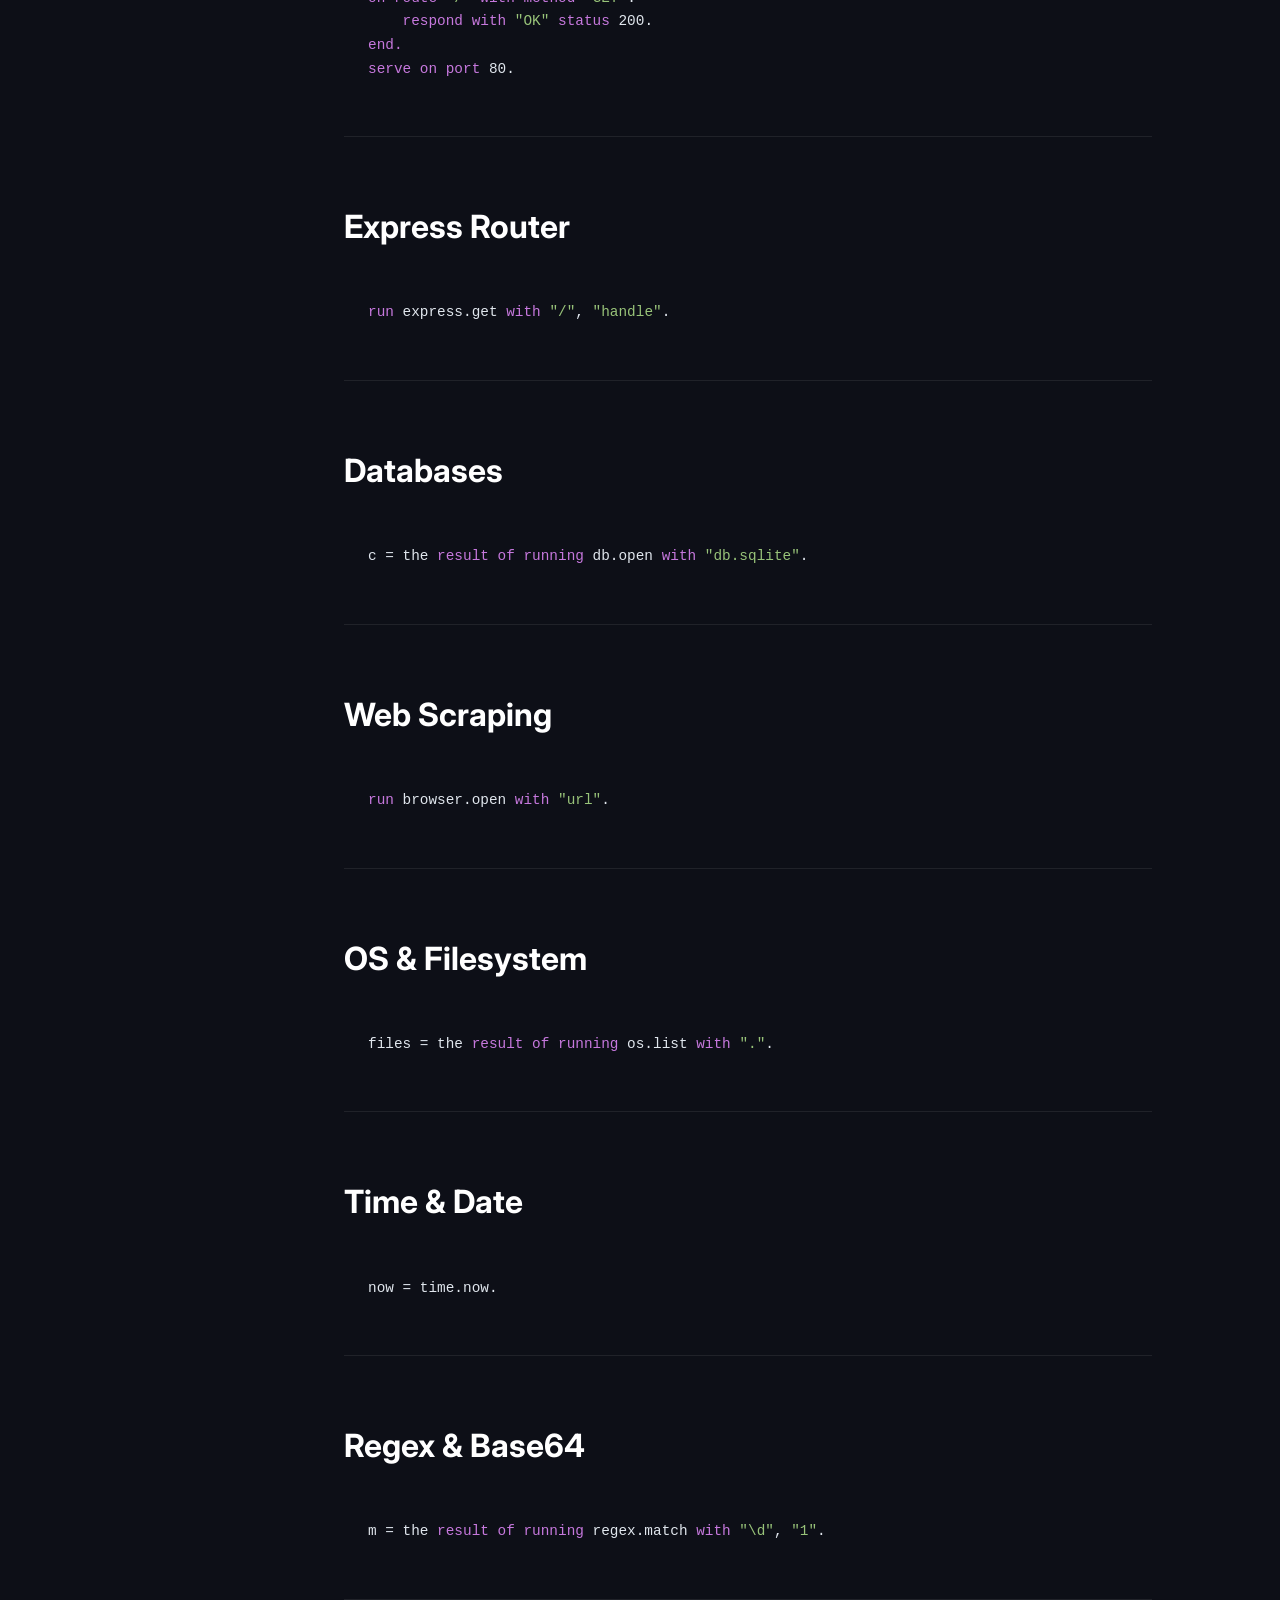
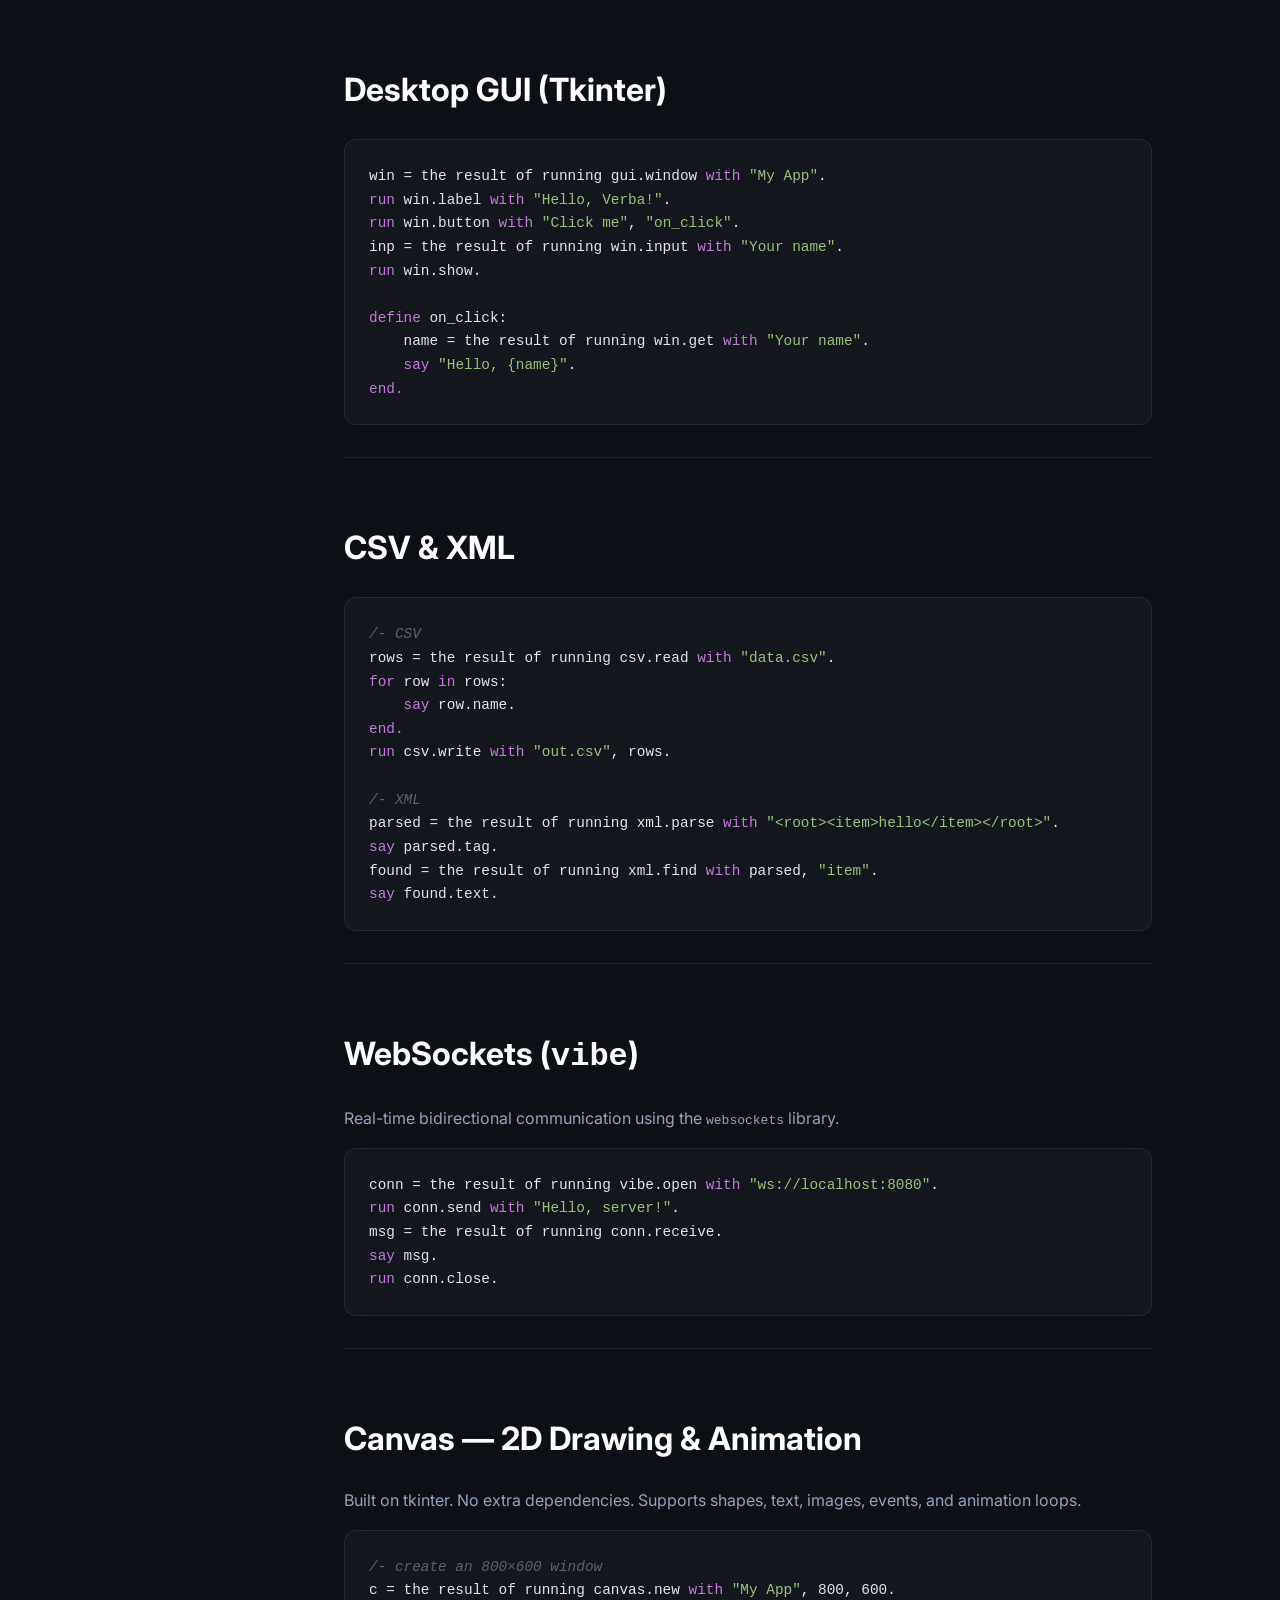
==== commit f15dab79: "feat: Add 'watch' command to monitor scripts for changes and re-run automatically" ====
--- a/docs/index.html
+++ b/docs/index.html
@@ -138,6 +138,7 @@
                     <thead><tr><th>Command</th><th>Effect</th></tr></thead>
                     <tbody>
                         <tr><td><code>verba run &lt;file.vrb&gt;</code></td><td>Execute a Verba script.</td></tr>
+                        <tr><td><code>verba watch &lt;file.vrb&gt;</code></td><td>Watch script for changes and re-run automatically.</td></tr>
                         <tr><td><code>verba check &lt;file.vrb&gt;</code></td><td>Parse only — syntax validation without running.</td></tr>
                         <tr><td><code>verba repl</code></td><td>Start an interactive live console.</td></tr>
                         <tr><td><code>verba format &lt;file.vrb&gt;</code></td><td>Auto-format with 4-space indentation.</td></tr>
@@ -226,6 +227,10 @@
     <span class="keyword">say</span> <span class="string">"Big"</span>.
 <span class="keyword">else</span>:
     <span class="keyword">say</span> <span class="string">"Small"</span>.
+<span class="keyword">end.</span>
+
+<span class="keyword">unless</span> x == 5:
+    <span class="keyword">say</span> <span class="string">"x is not 5."</span>.
 <span class="keyword">end.</span></code></pre>
             </div>
         </section>
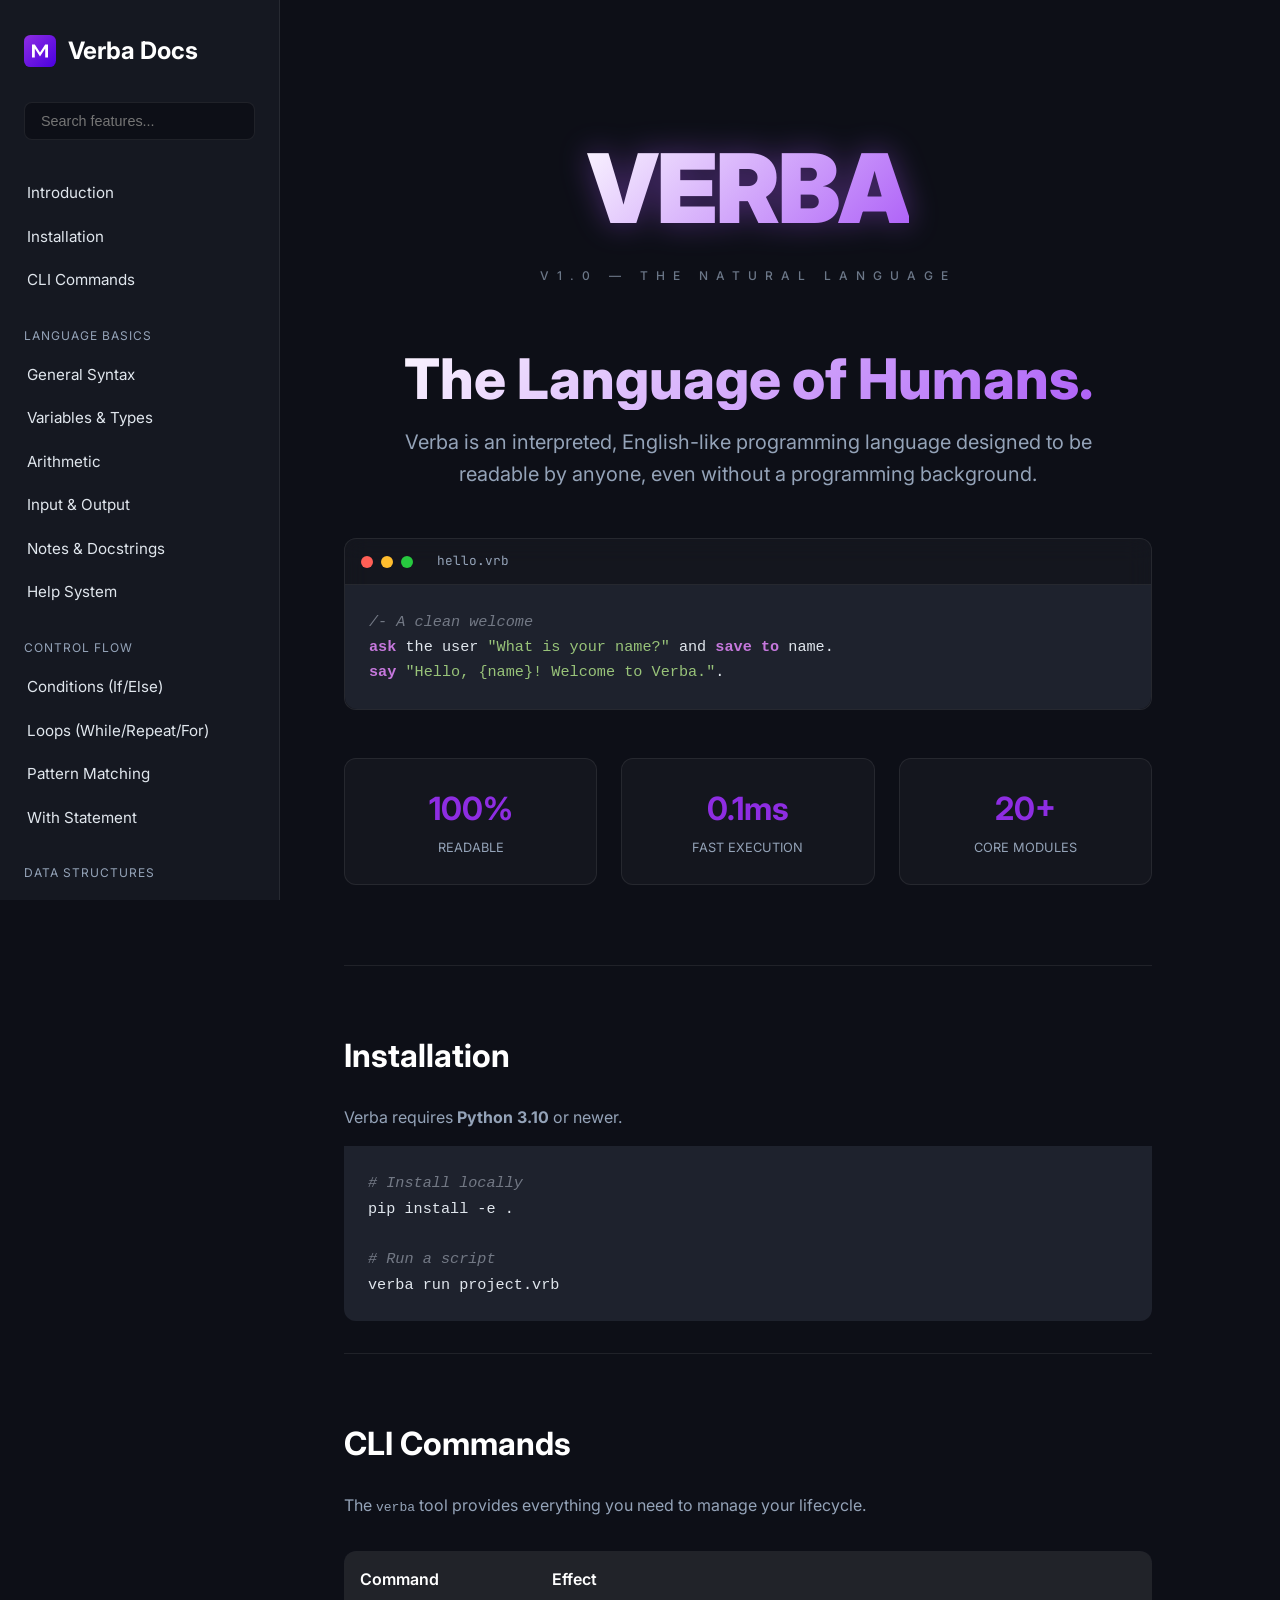
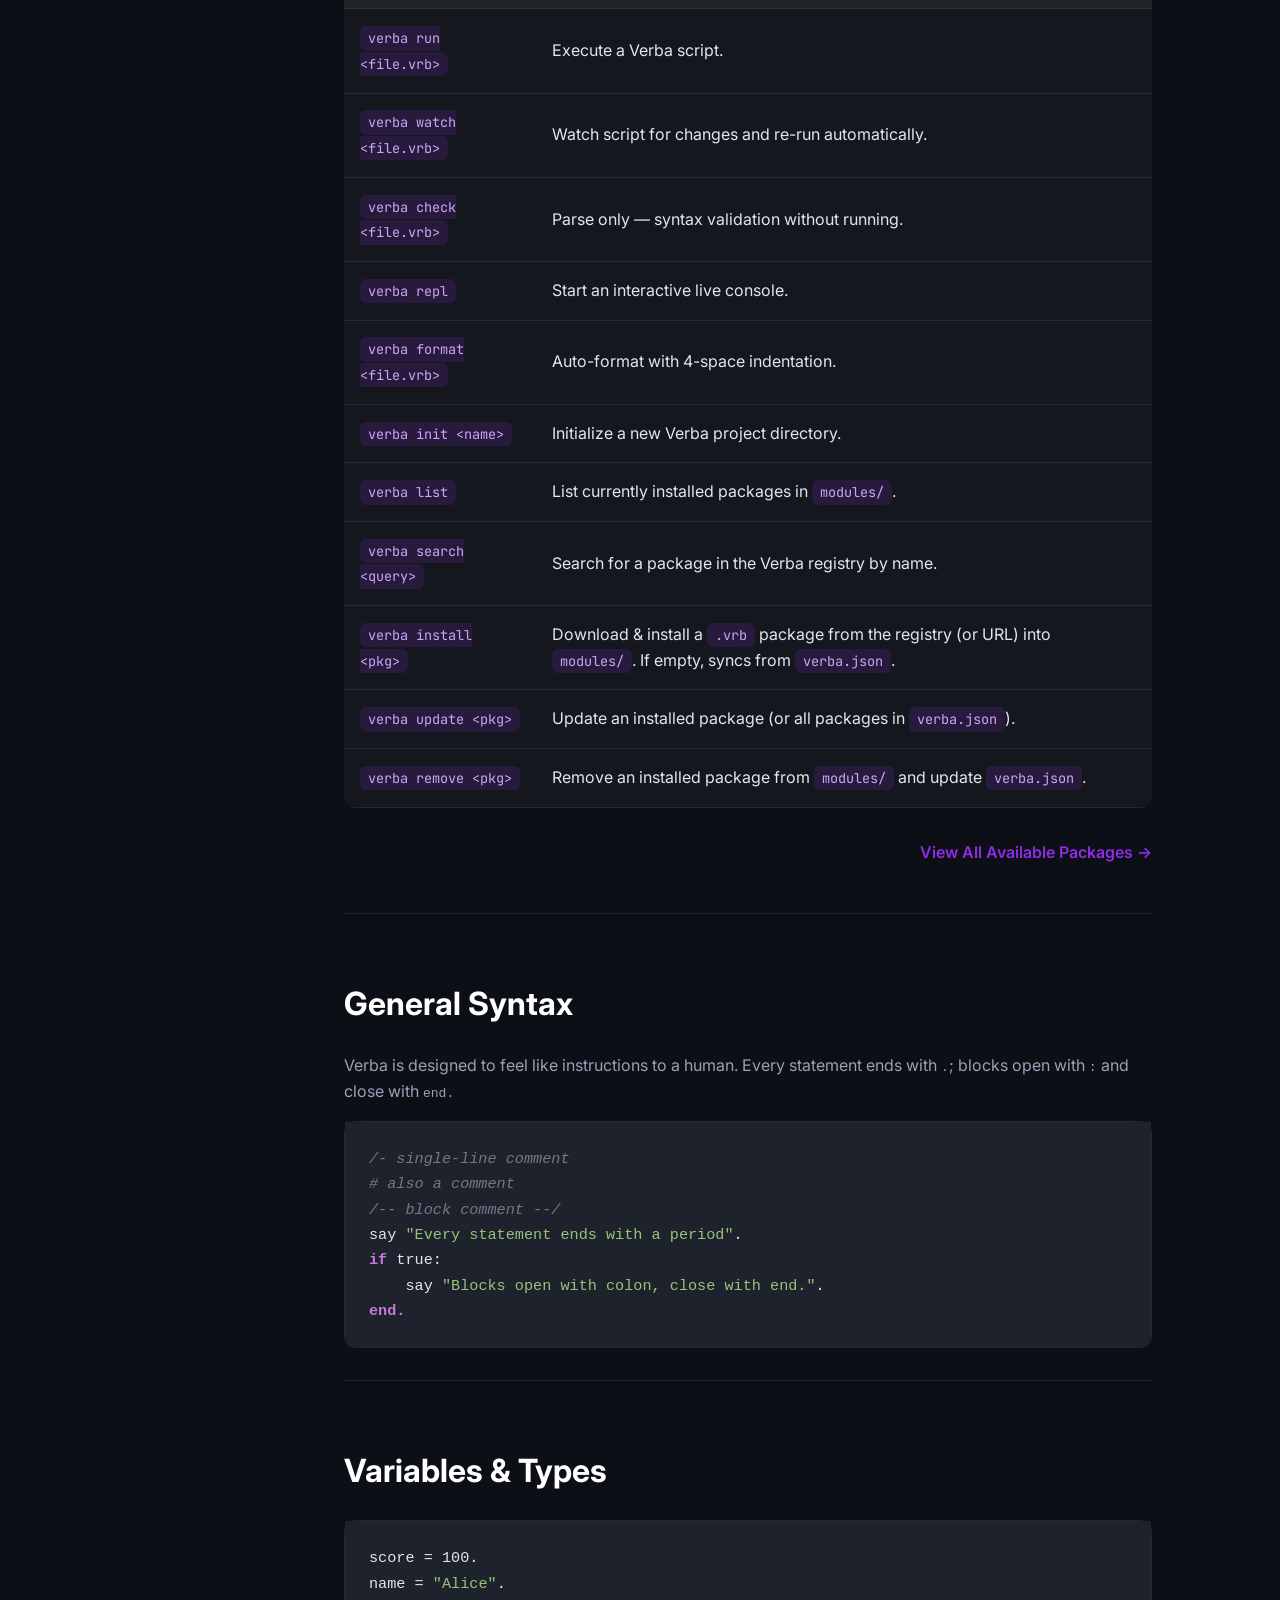
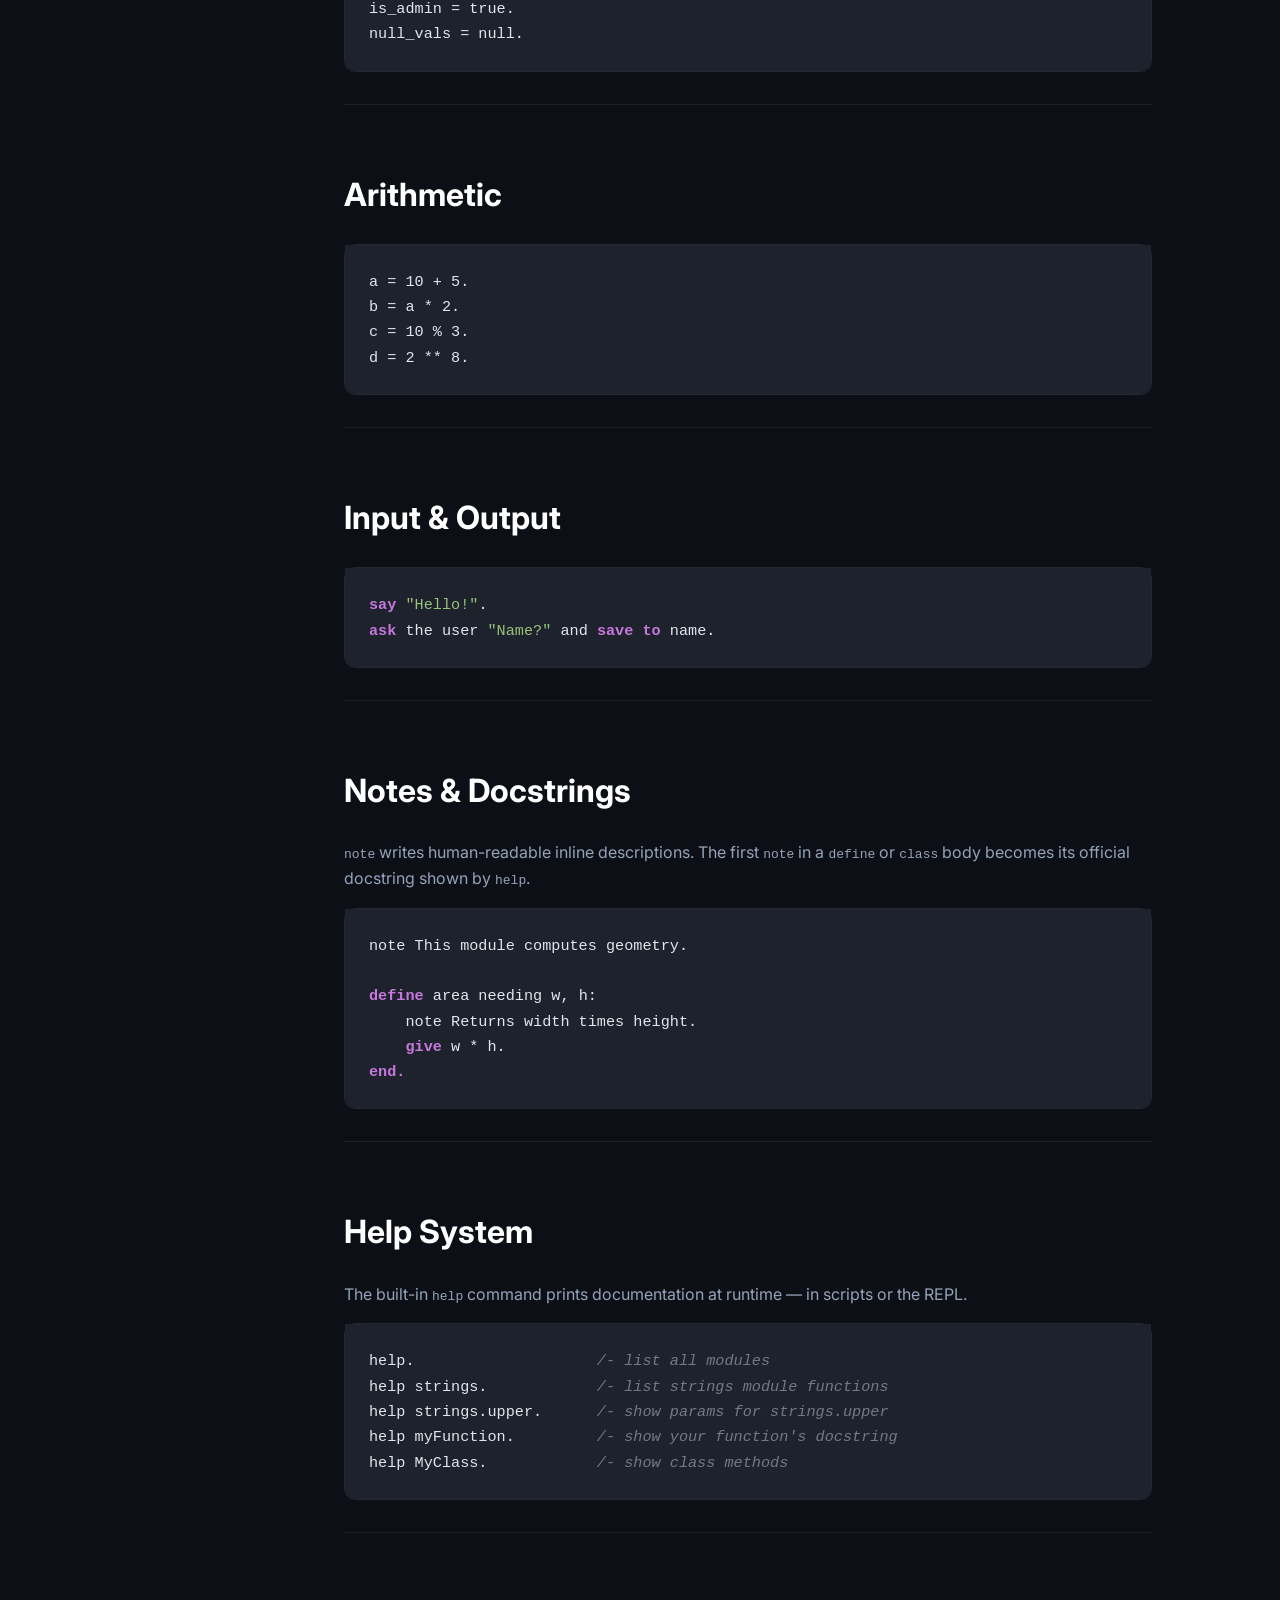
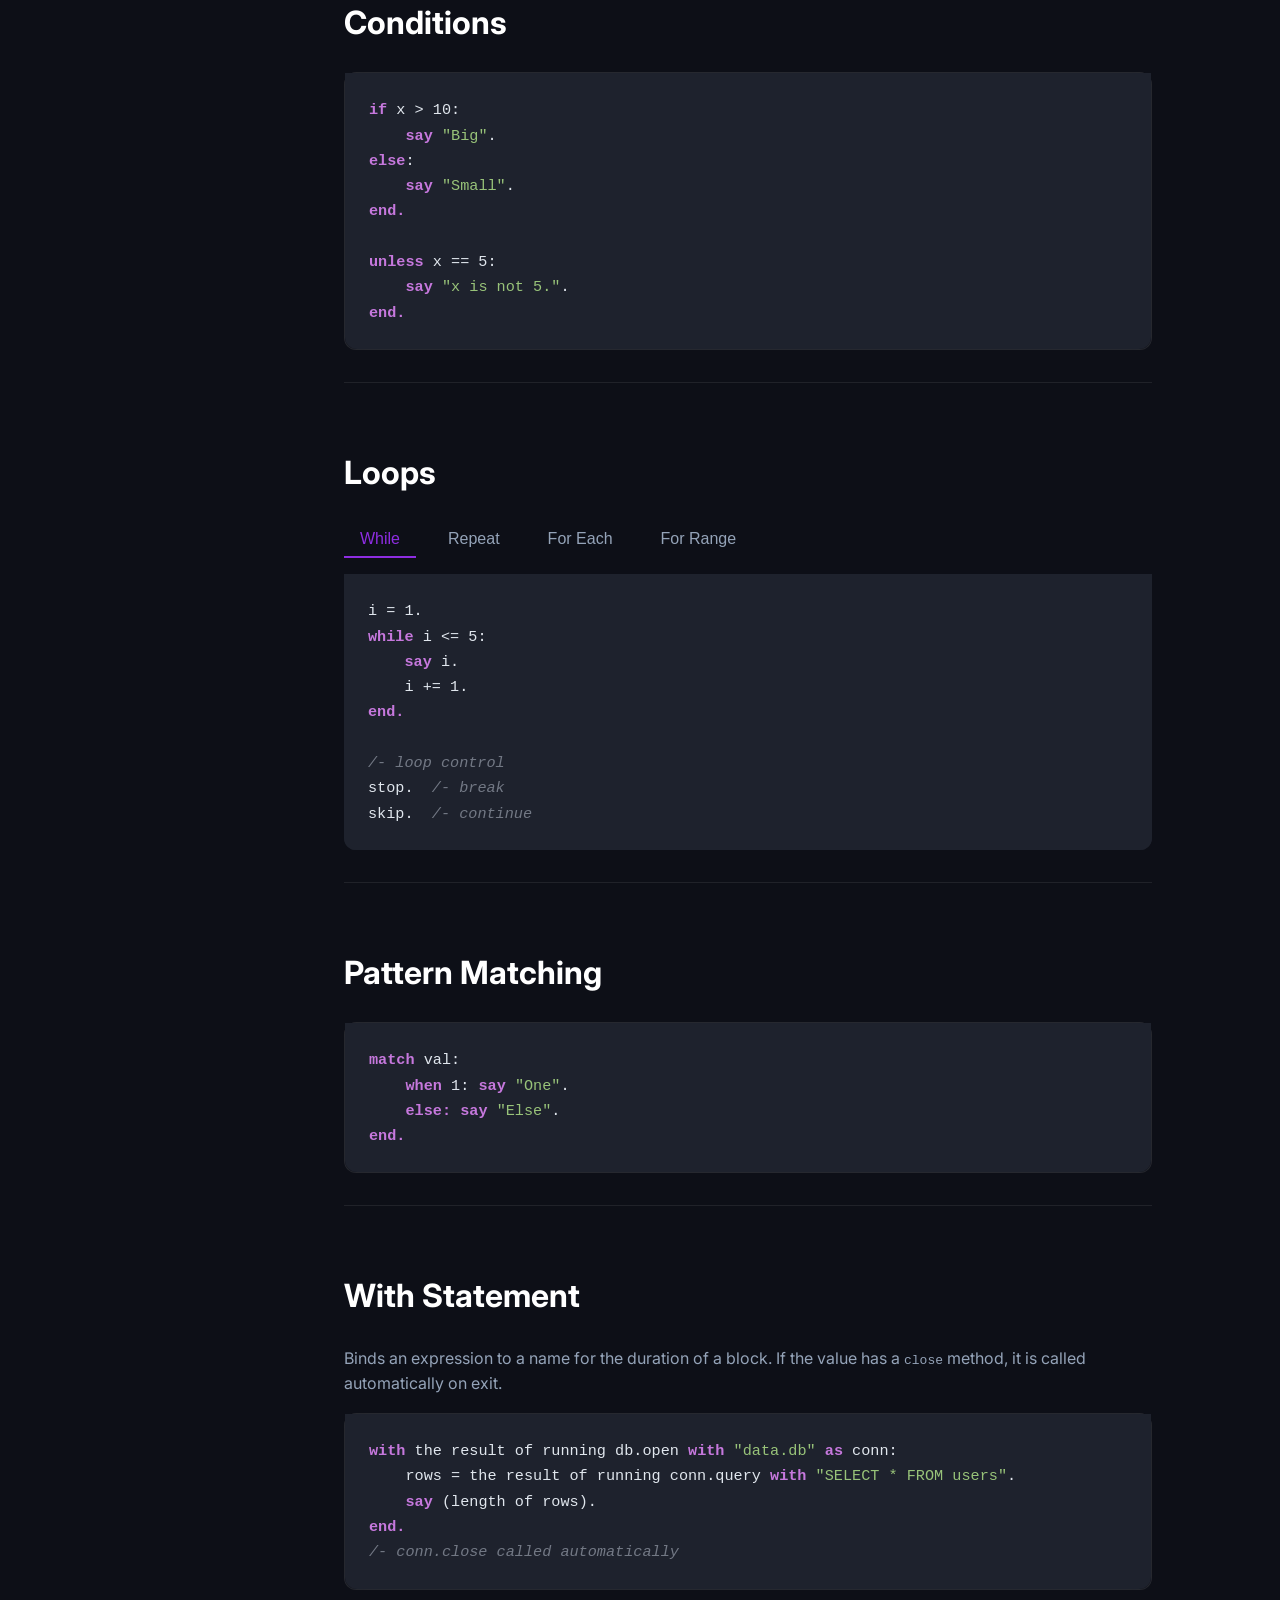
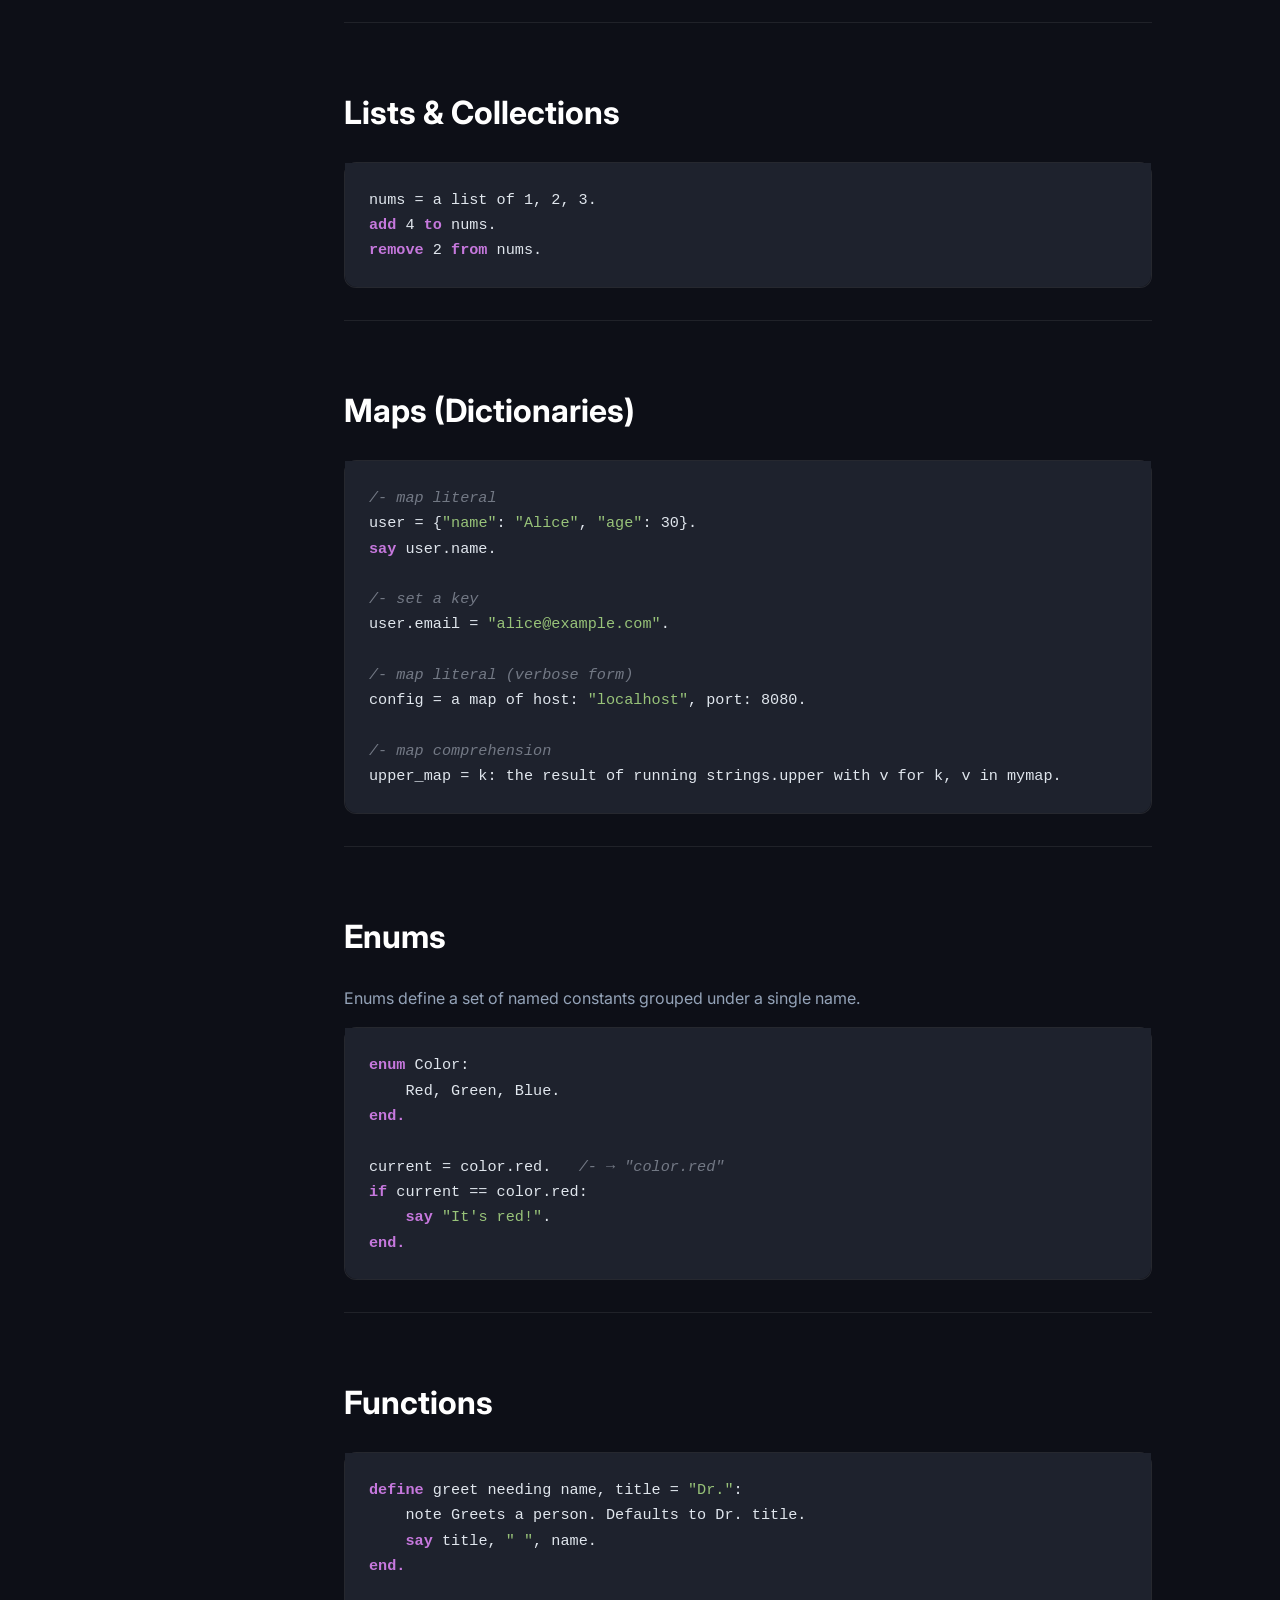
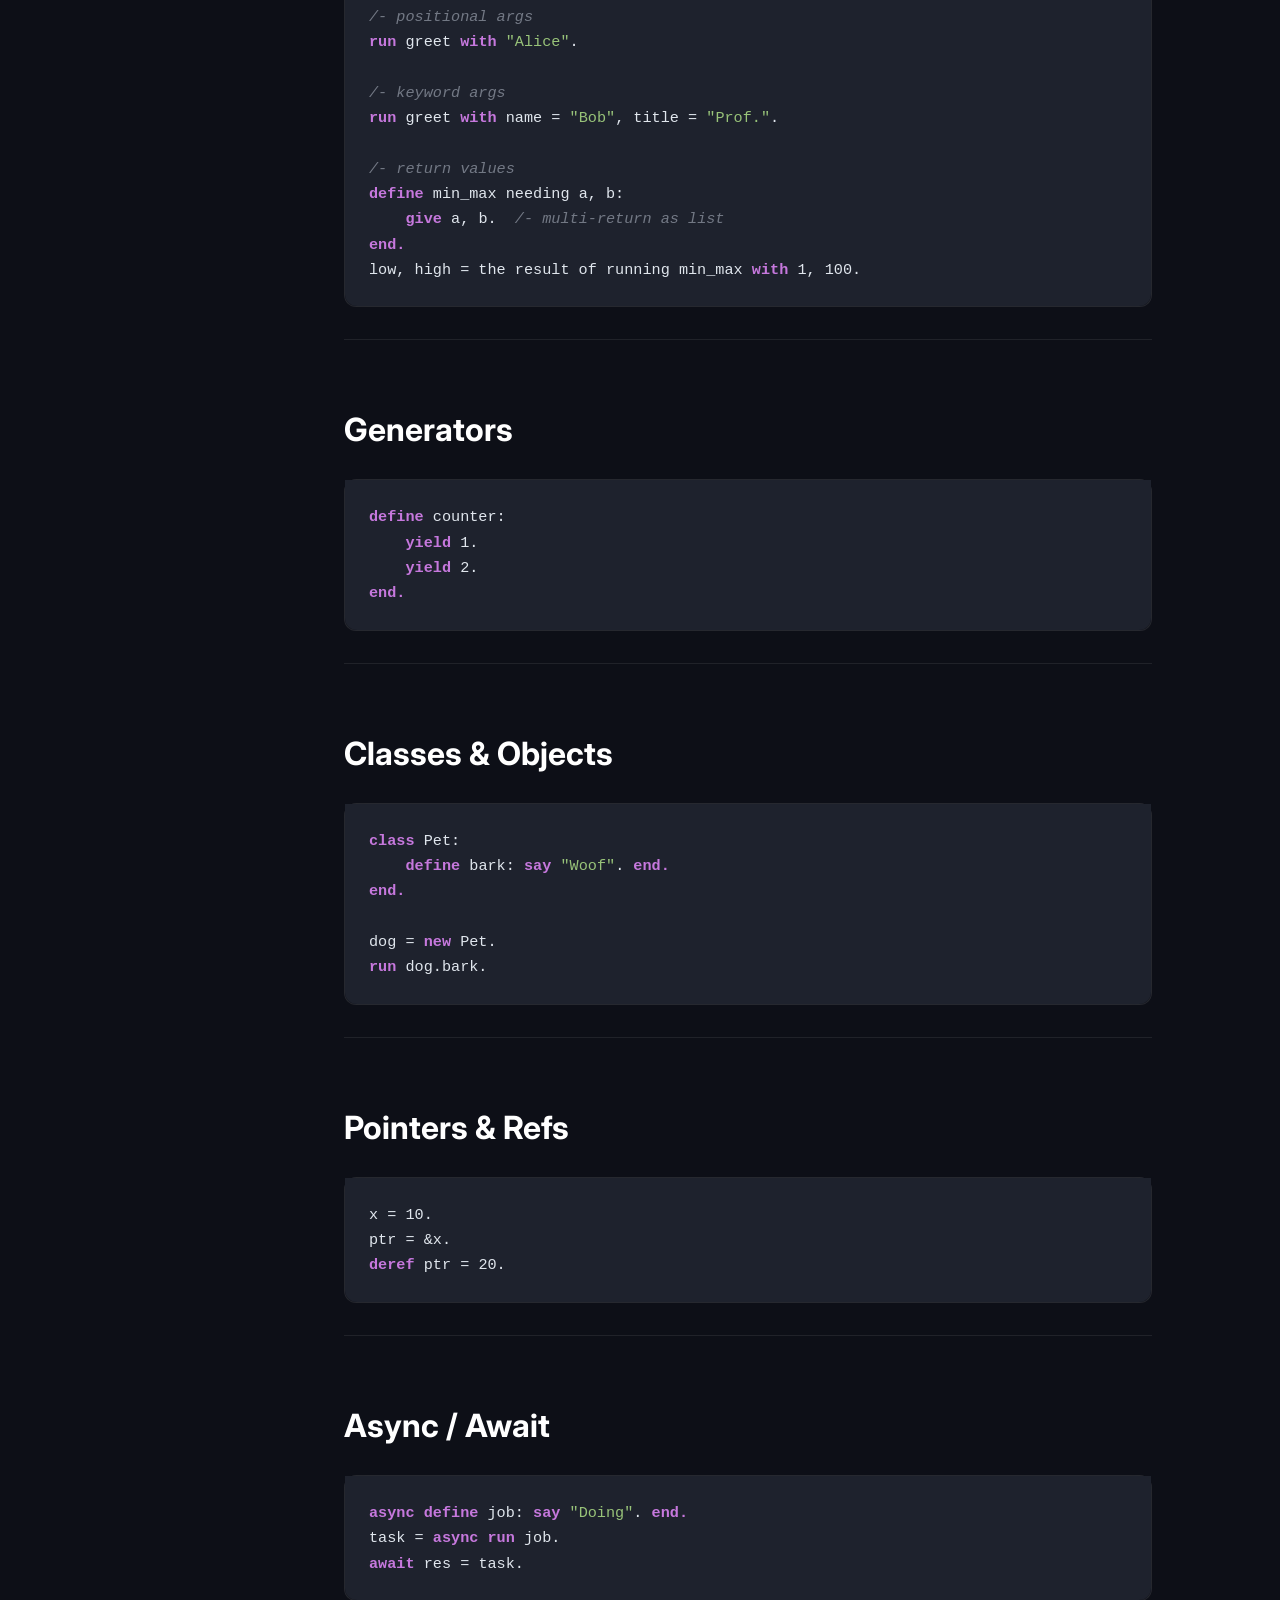
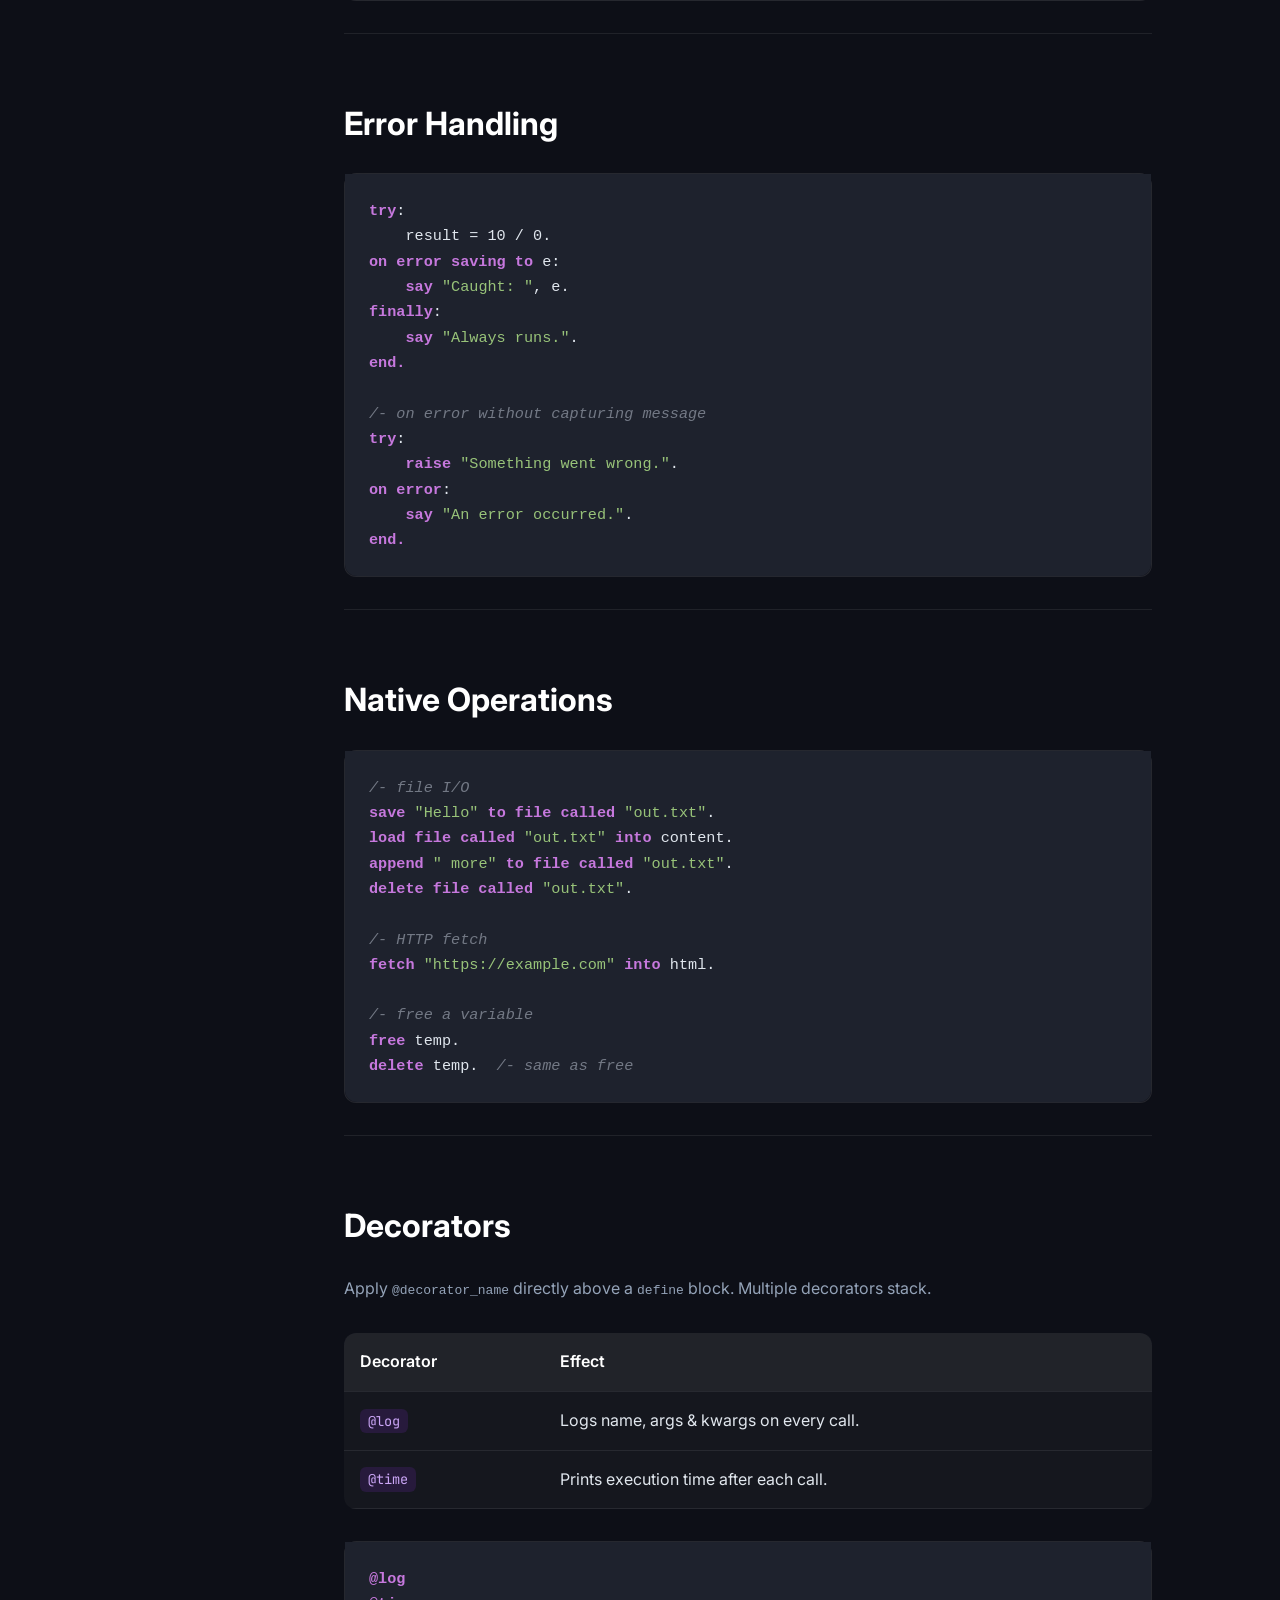
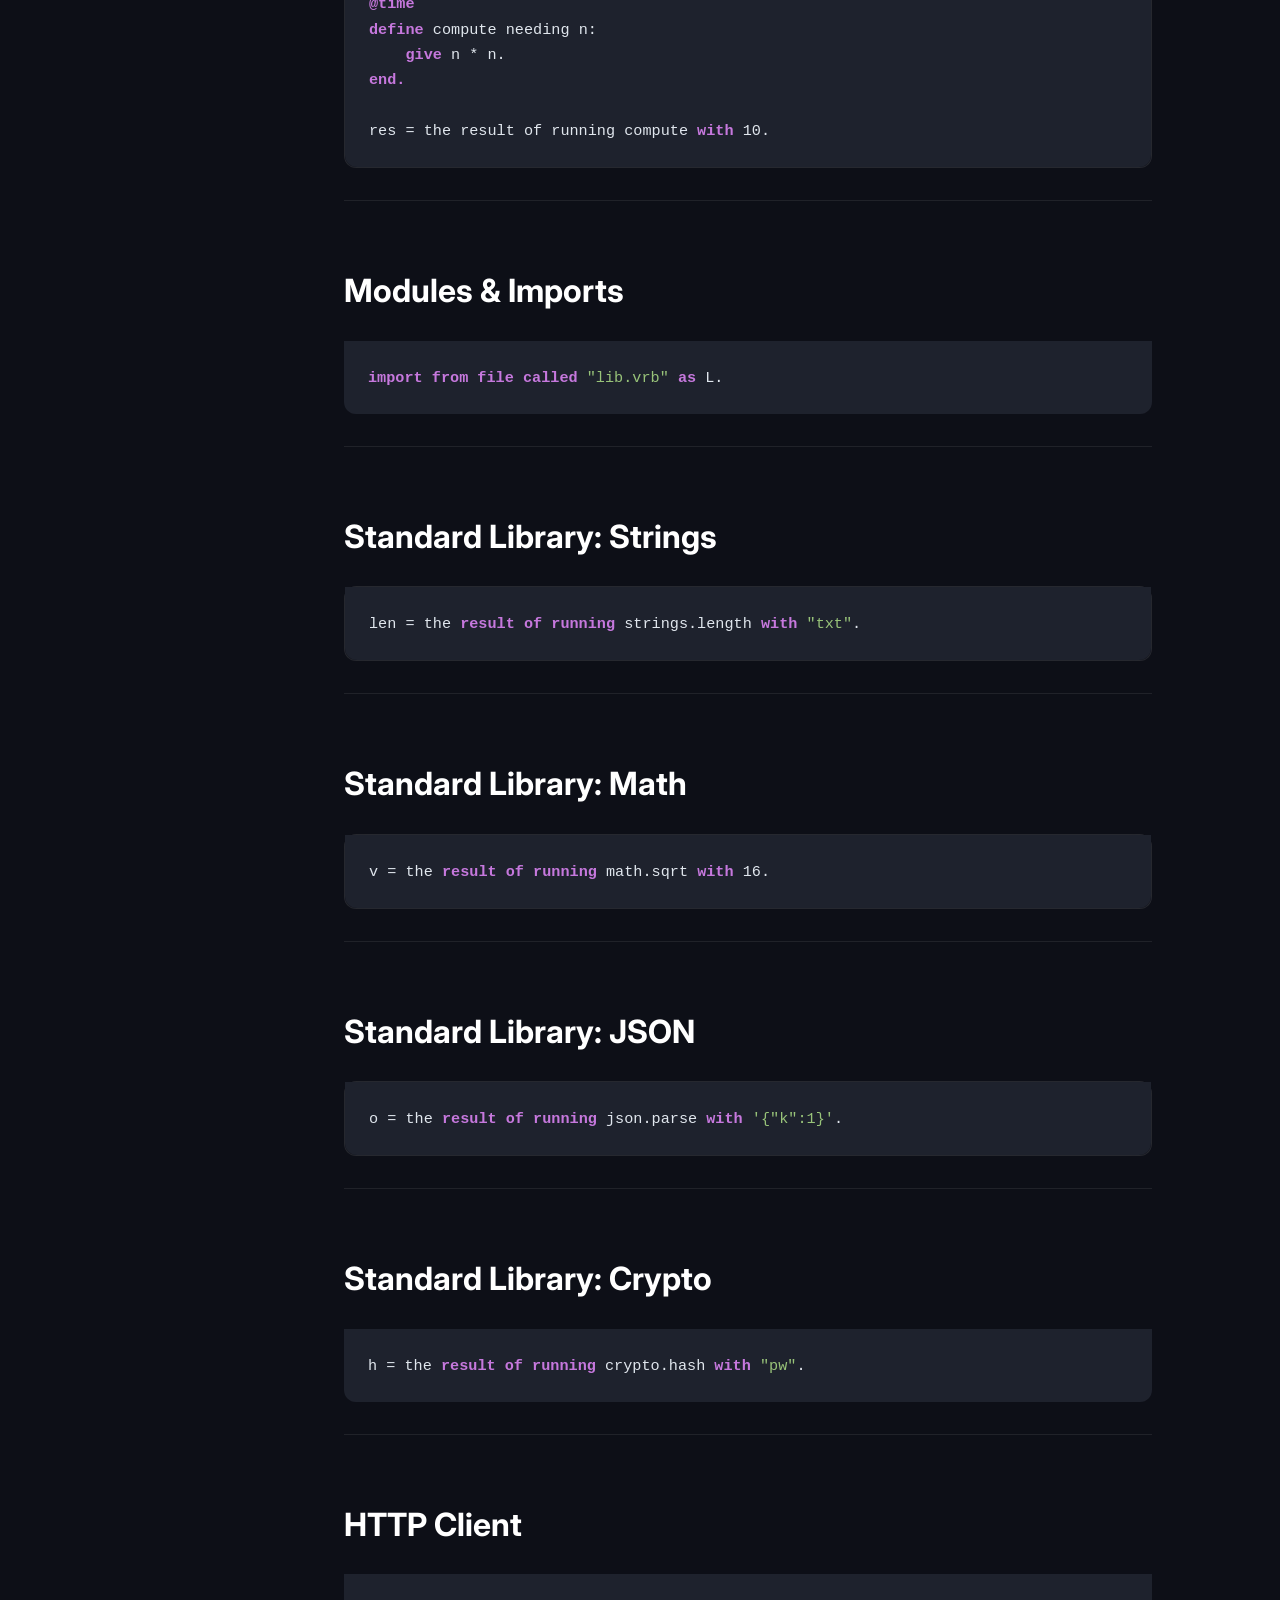
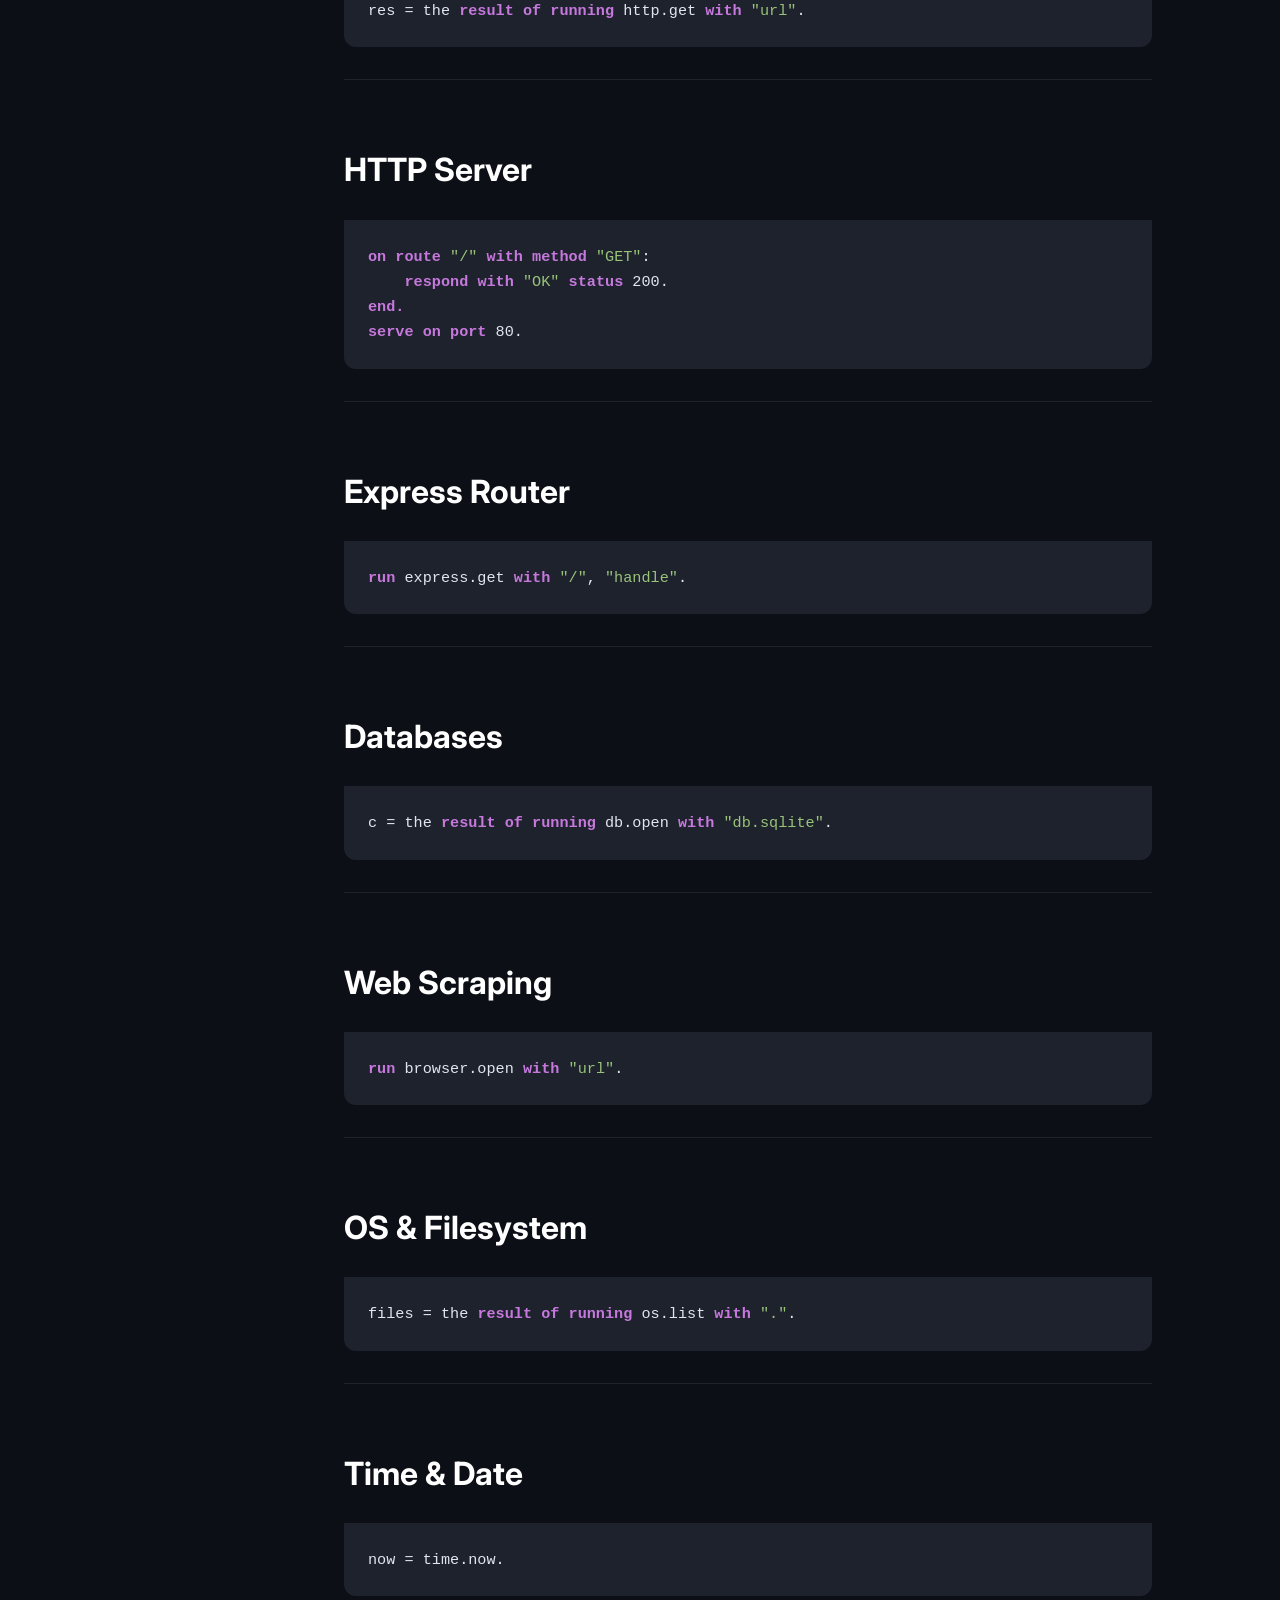
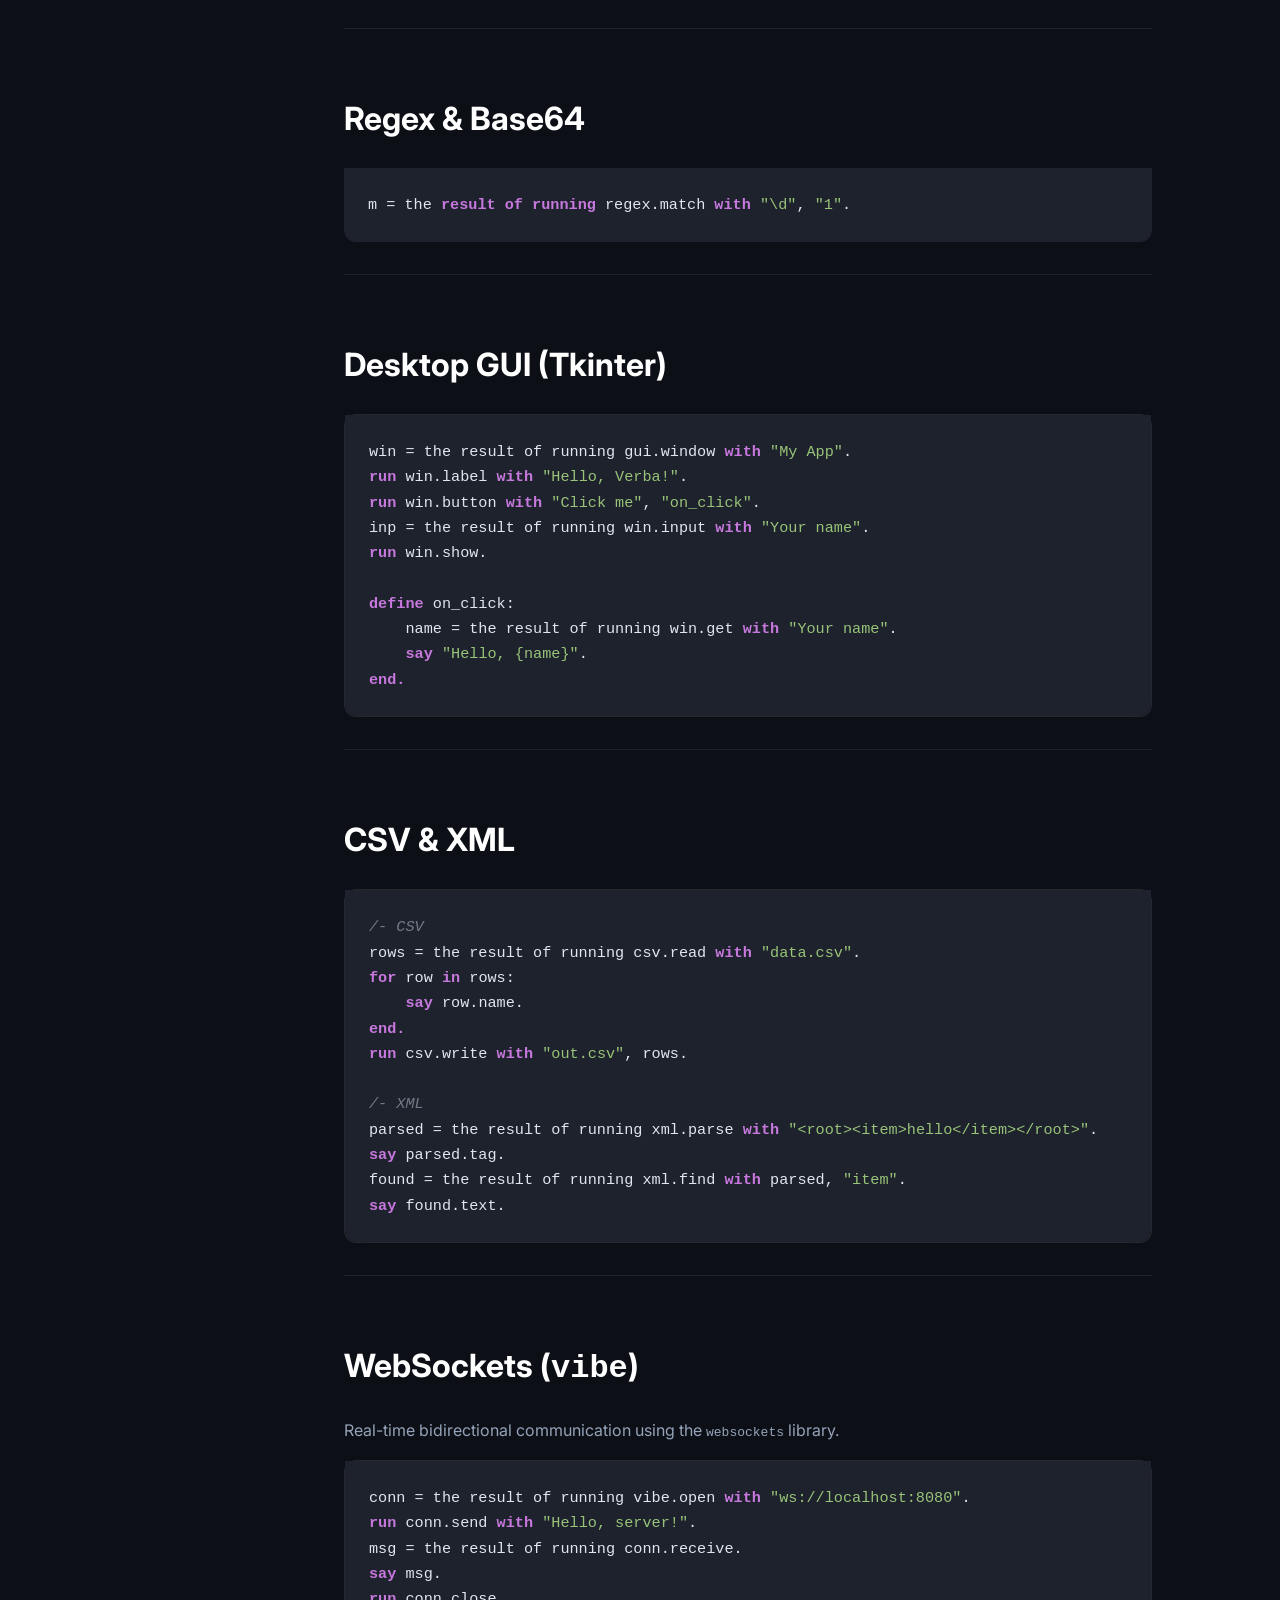
==== commit 3fb169da: "feat: Add mobile sidebar toggle functionality and new packages page for community modules" ====
--- a/docs/index.html
+++ b/docs/index.html
@@ -151,6 +151,9 @@
                     </tbody>
                 </table>
             </div>
+            <p style="margin-top: 15px; text-align: right;">
+                <a href="packages.html" style="color: #8E2DE2; font-weight: 600; text-decoration: none;">View All Available Packages &rarr;</a>
+            </p>
         </section>
 
         <section id="syntax" class="section">
--- a/docs/styles.css
+++ b/docs/styles.css
@@ -36,6 +36,31 @@
     height: 100vh;
     overflow-y: auto;
     z-index: 100;
+    transition: transform 0.3s cubic-bezier(0.4, 0, 0.2, 1);
+}
+
+.mobile-menu-btn {
+    display: none;
+    position: fixed;
+    top: 1.5rem;
+    right: 1.5rem;
+    z-index: 1000;
+    background: var(--accent);
+    border: none;
+    padding: 10px;
+    border-radius: 8px;
+    color: white;
+    cursor: pointer;
+    box-shadow: 0 4px 15px rgba(142, 45, 226, 0.4);
+}
+
+.sidebar-overlay {
+    display: none;
+    position: fixed;
+    inset: 0;
+    background: rgba(0, 0, 0, 0.5);
+    backdrop-filter: blur(4px);
+    z-index: 90;
 }
 
 .sidebar-header {
@@ -254,13 +279,17 @@
     padding: 1.5rem;
     overflow-x: auto;
     font-family: var(--font-mono);
-    font-size: 0.9rem;
-    line-height: 1.5;
-}
-
-.keyword { color: #c678dd; }
+    font-size: 0.95rem;
+    line-height: 1.6;
+    background: #1e222d;
+    border-radius: 0 0 12px 12px;
+}
+
+.keyword { color: #c678dd; font-weight: 600; }
 .string { color: #98c379; }
-.comment { color: #5c6370; font-style: italic; }
+.comment { color: #abb2bf; font-style: italic; opacity: 0.6; }
+.func { color: #61afef; }
+.builtin { color: #e5c07b; }
 
 /* Hero Stats */
 .hero-stats {
@@ -351,10 +380,12 @@
 }
 
 td code {
-    background: rgba(255, 255, 255, 0.1);
-    padding: 0.2rem 0.4rem;
-    border-radius: 4px;
+    background: rgba(142, 45, 226, 0.15);
+    color: #cba6f7;
+    padding: 0.2rem 0.5rem;
+    border-radius: 6px;
     font-family: var(--font-mono);
+    font-size: 0.85rem;
 }
 
 footer {
@@ -382,11 +413,50 @@
 }
 
 @media (max-width: 900px) {
+    .mobile-menu-btn {
+        display: block;
+    }
+
     .sidebar {
-        display: none;
-    }
+        transform: translateX(-100%);
+        width: 80%;
+        max-width: 320px;
+    }
+
+    .sidebar.active {
+        transform: translateX(0);
+    }
+
+    .sidebar-overlay.active {
+        display: block;
+    }
+
     .content-area {
-        margin-left: 0;
-        padding: 2rem;
-    }
-}
+        margin-left: 0 !important;
+        padding: 2rem 1.25rem;
+        width: 100%;
+        overflow-x: hidden;
+    }
+
+    .verba-text-logo {
+        font-size: clamp(2.5rem, 12vw, 4.5rem);
+    }
+
+    .hero-stats {
+        grid-template-columns: 1fr;
+    }
+
+    .tabs {
+        flex-direction: column;
+    }
+
+    .package-grid {
+        grid-template-columns: 1fr !important;
+    }
+
+    .table-container {
+        margin: 1rem -1.25rem;
+        padding: 0 1.25rem;
+        width: calc(100% + 2.5rem);
+    }
+}
